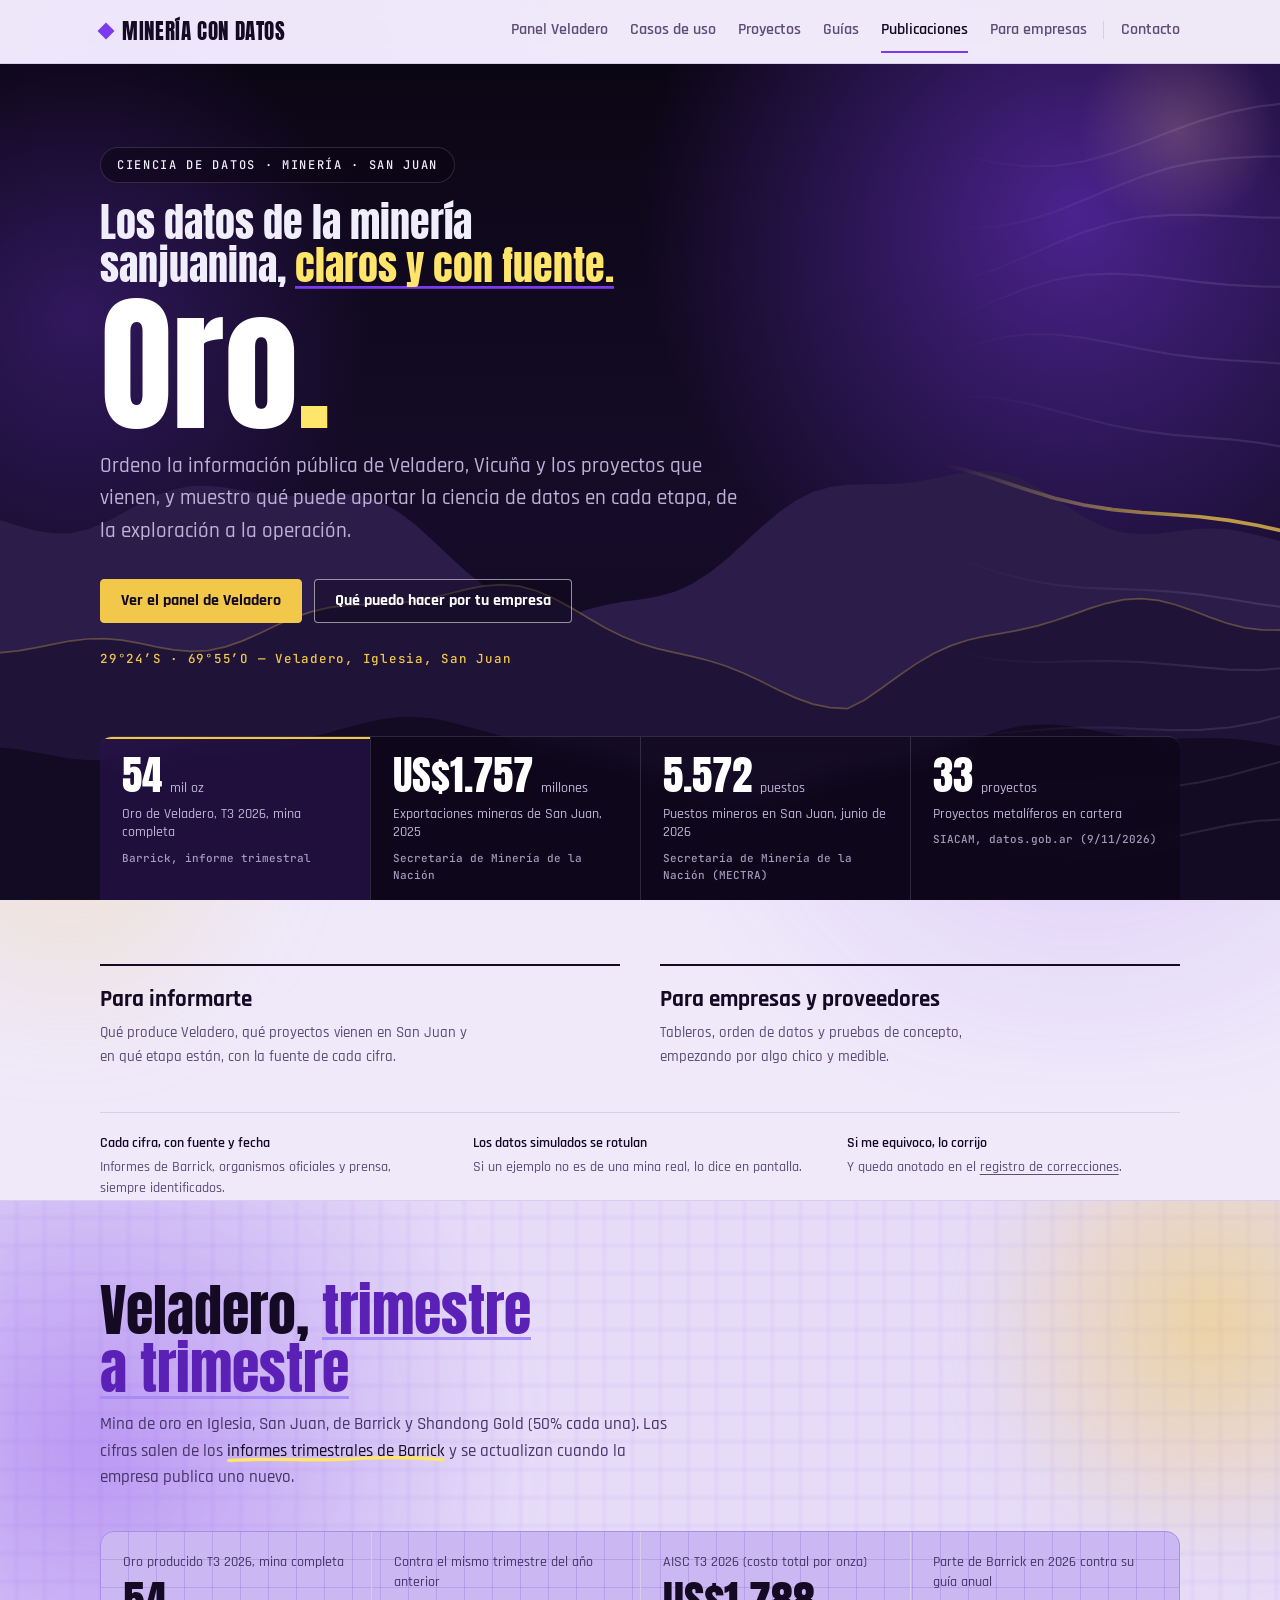
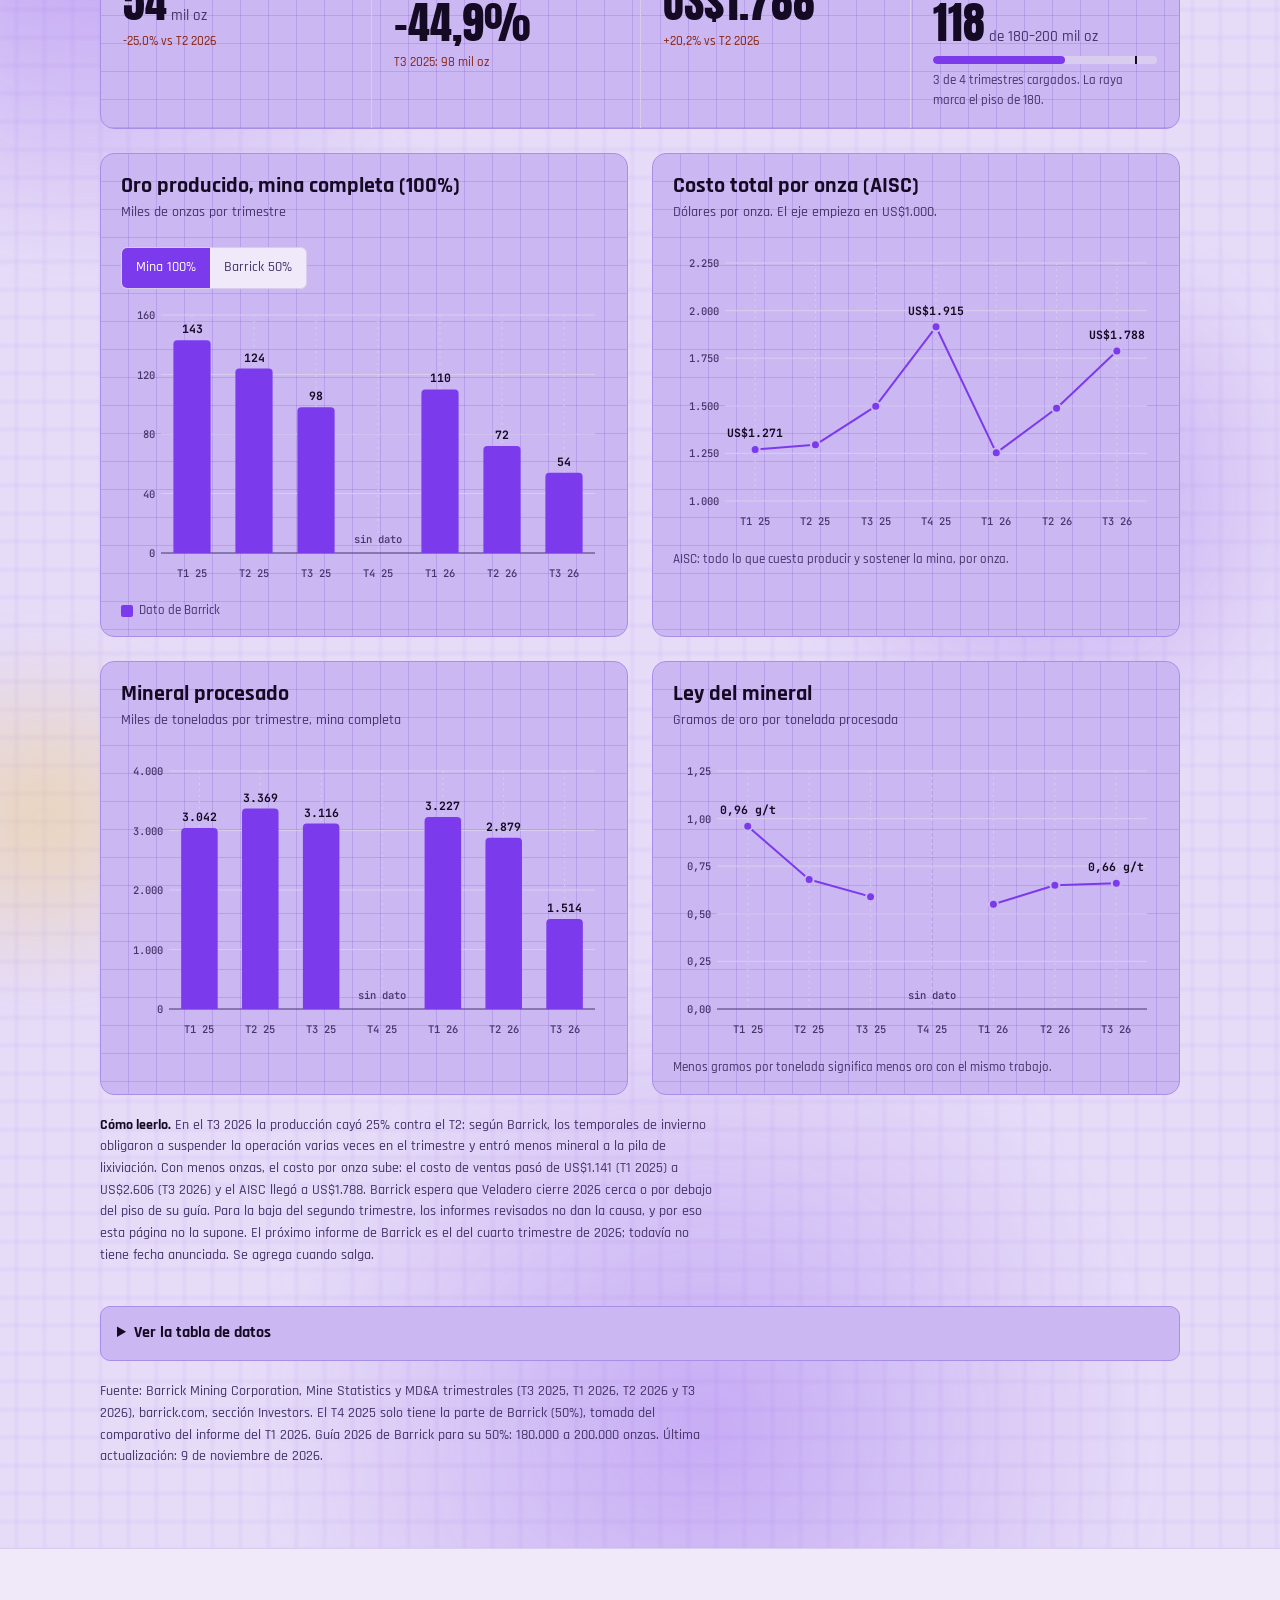
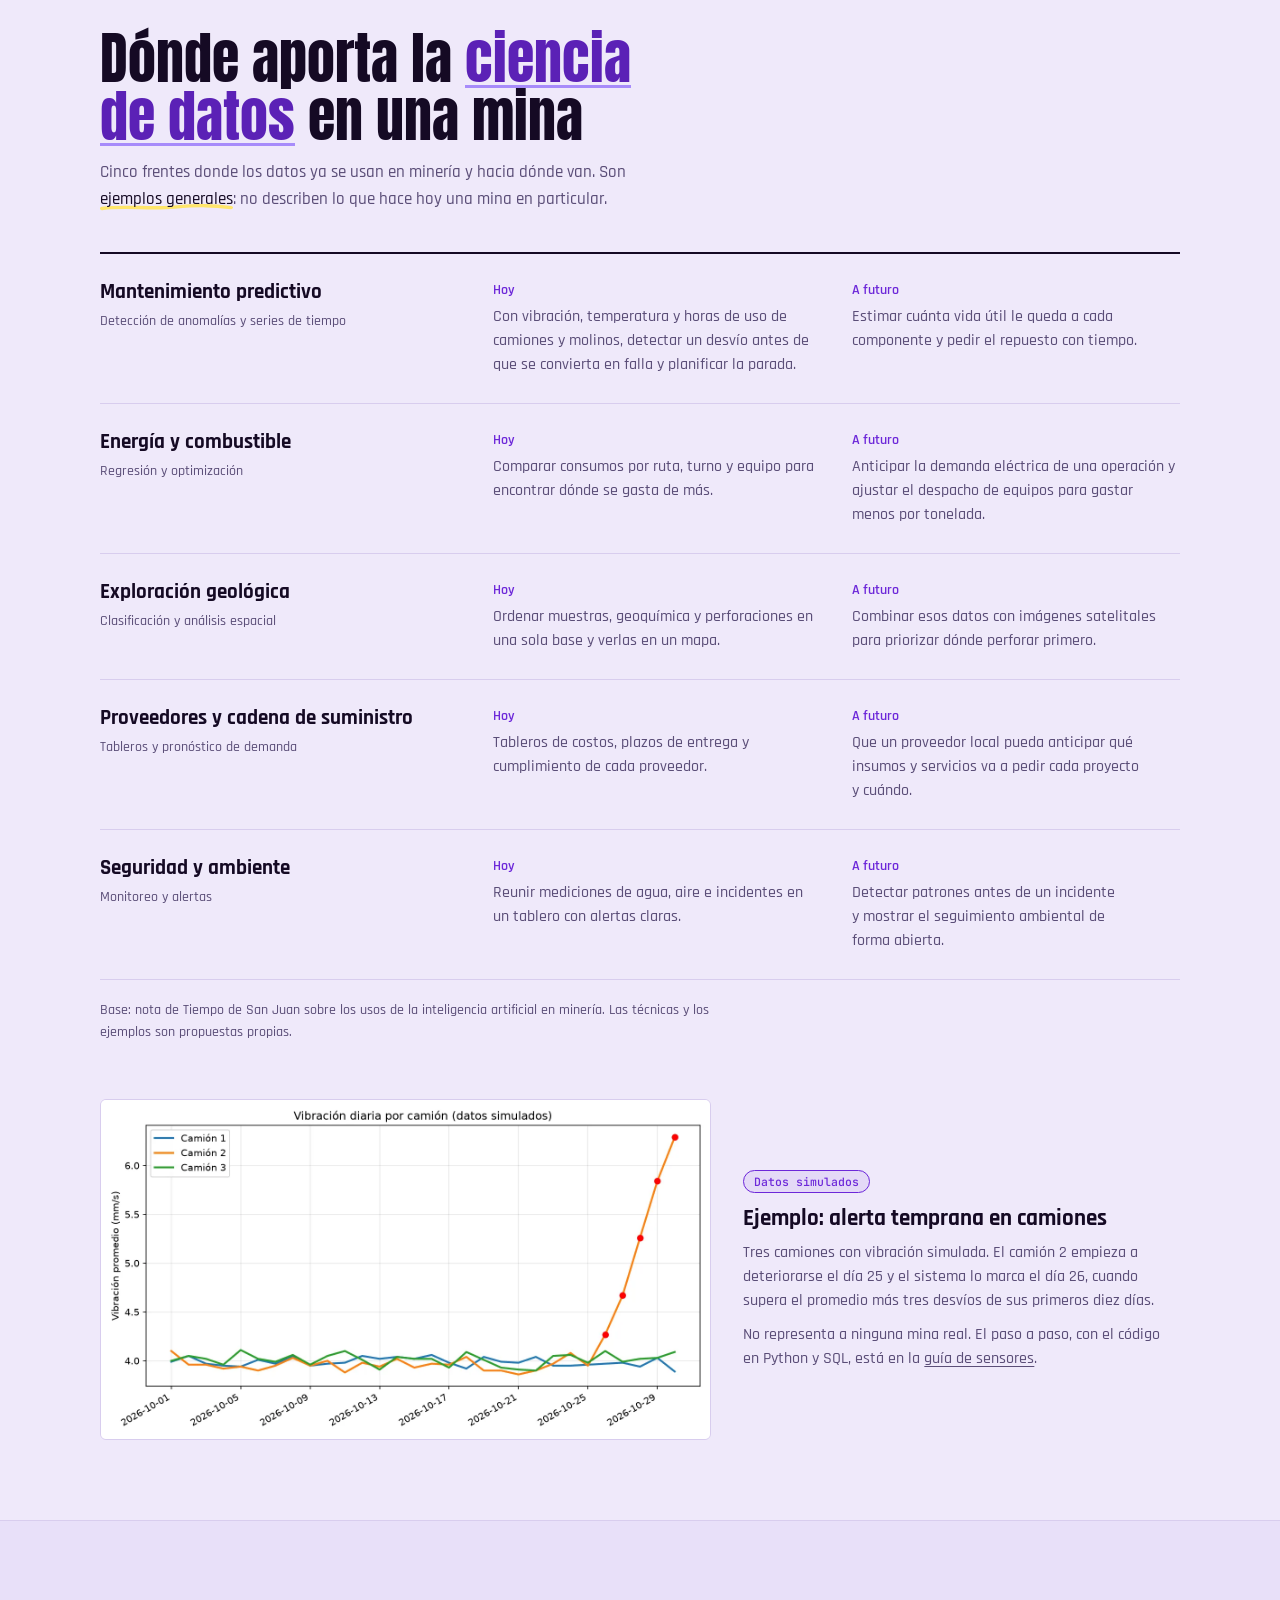
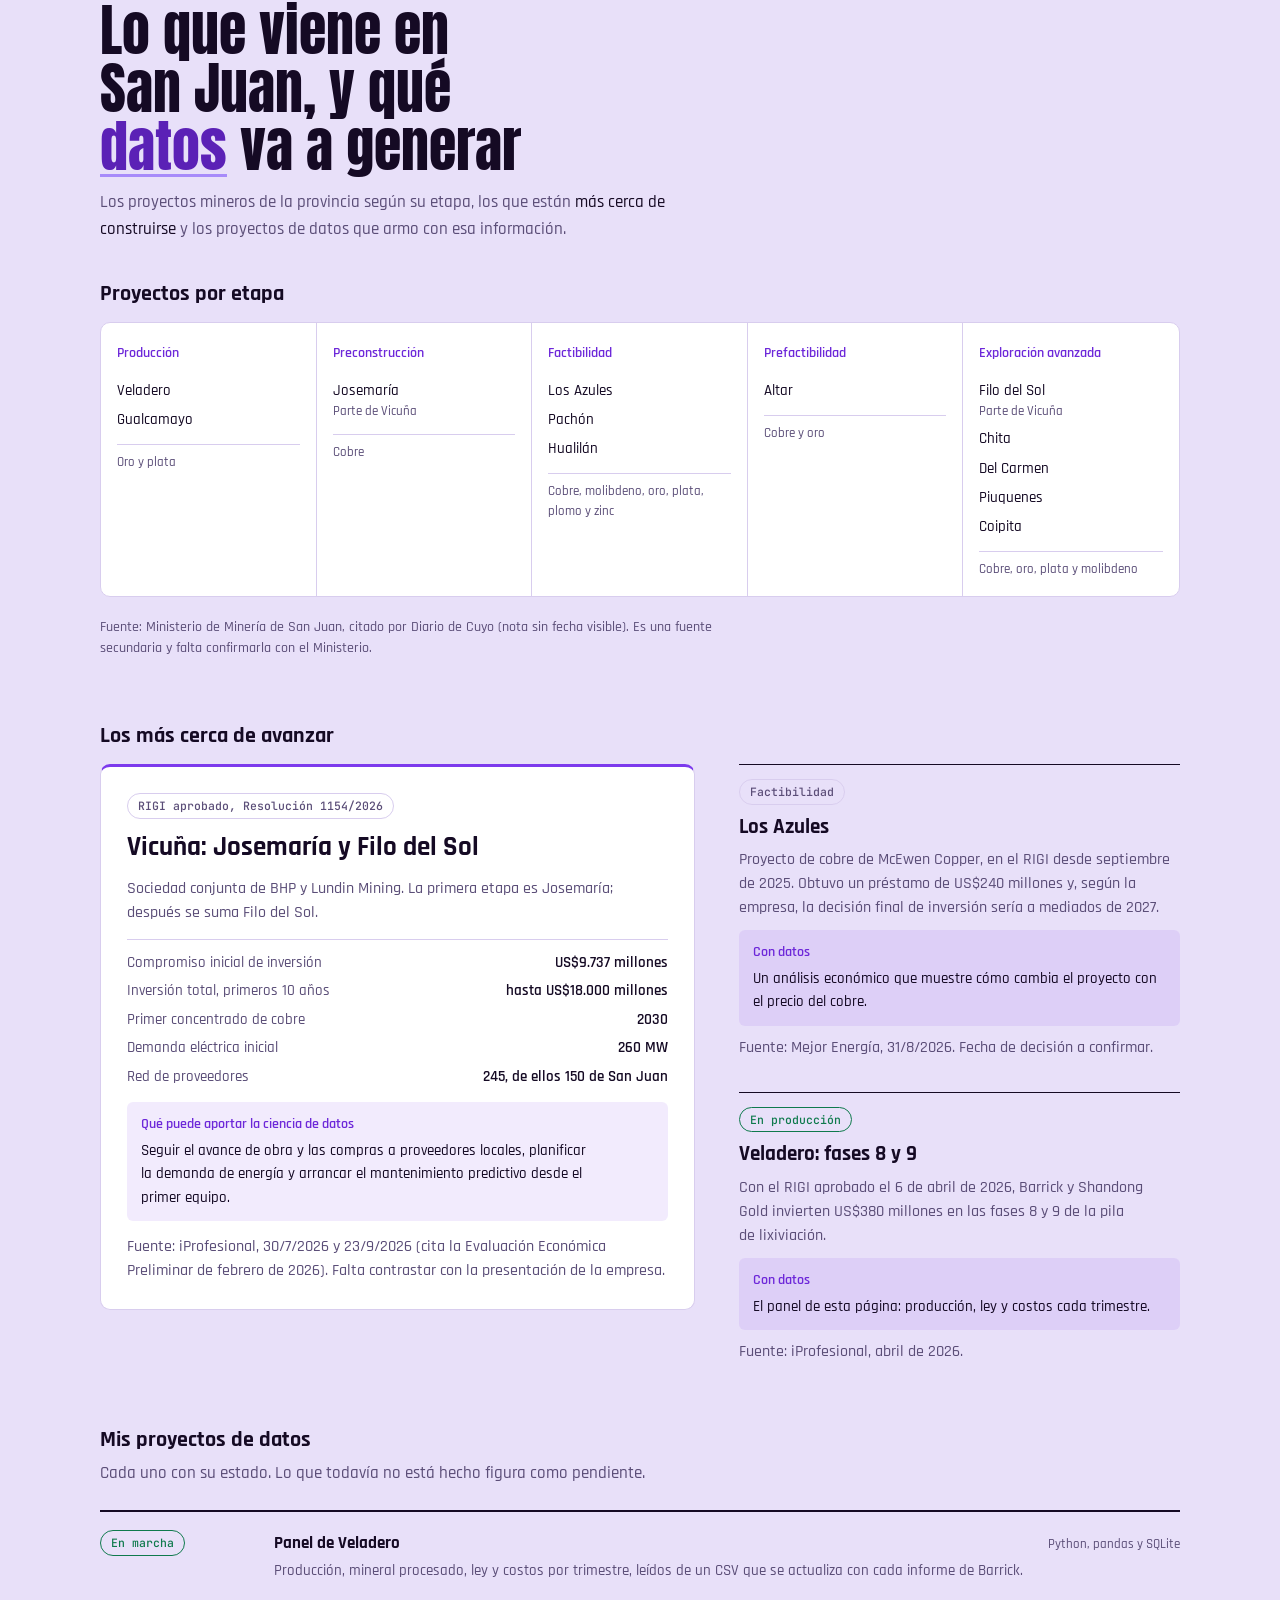
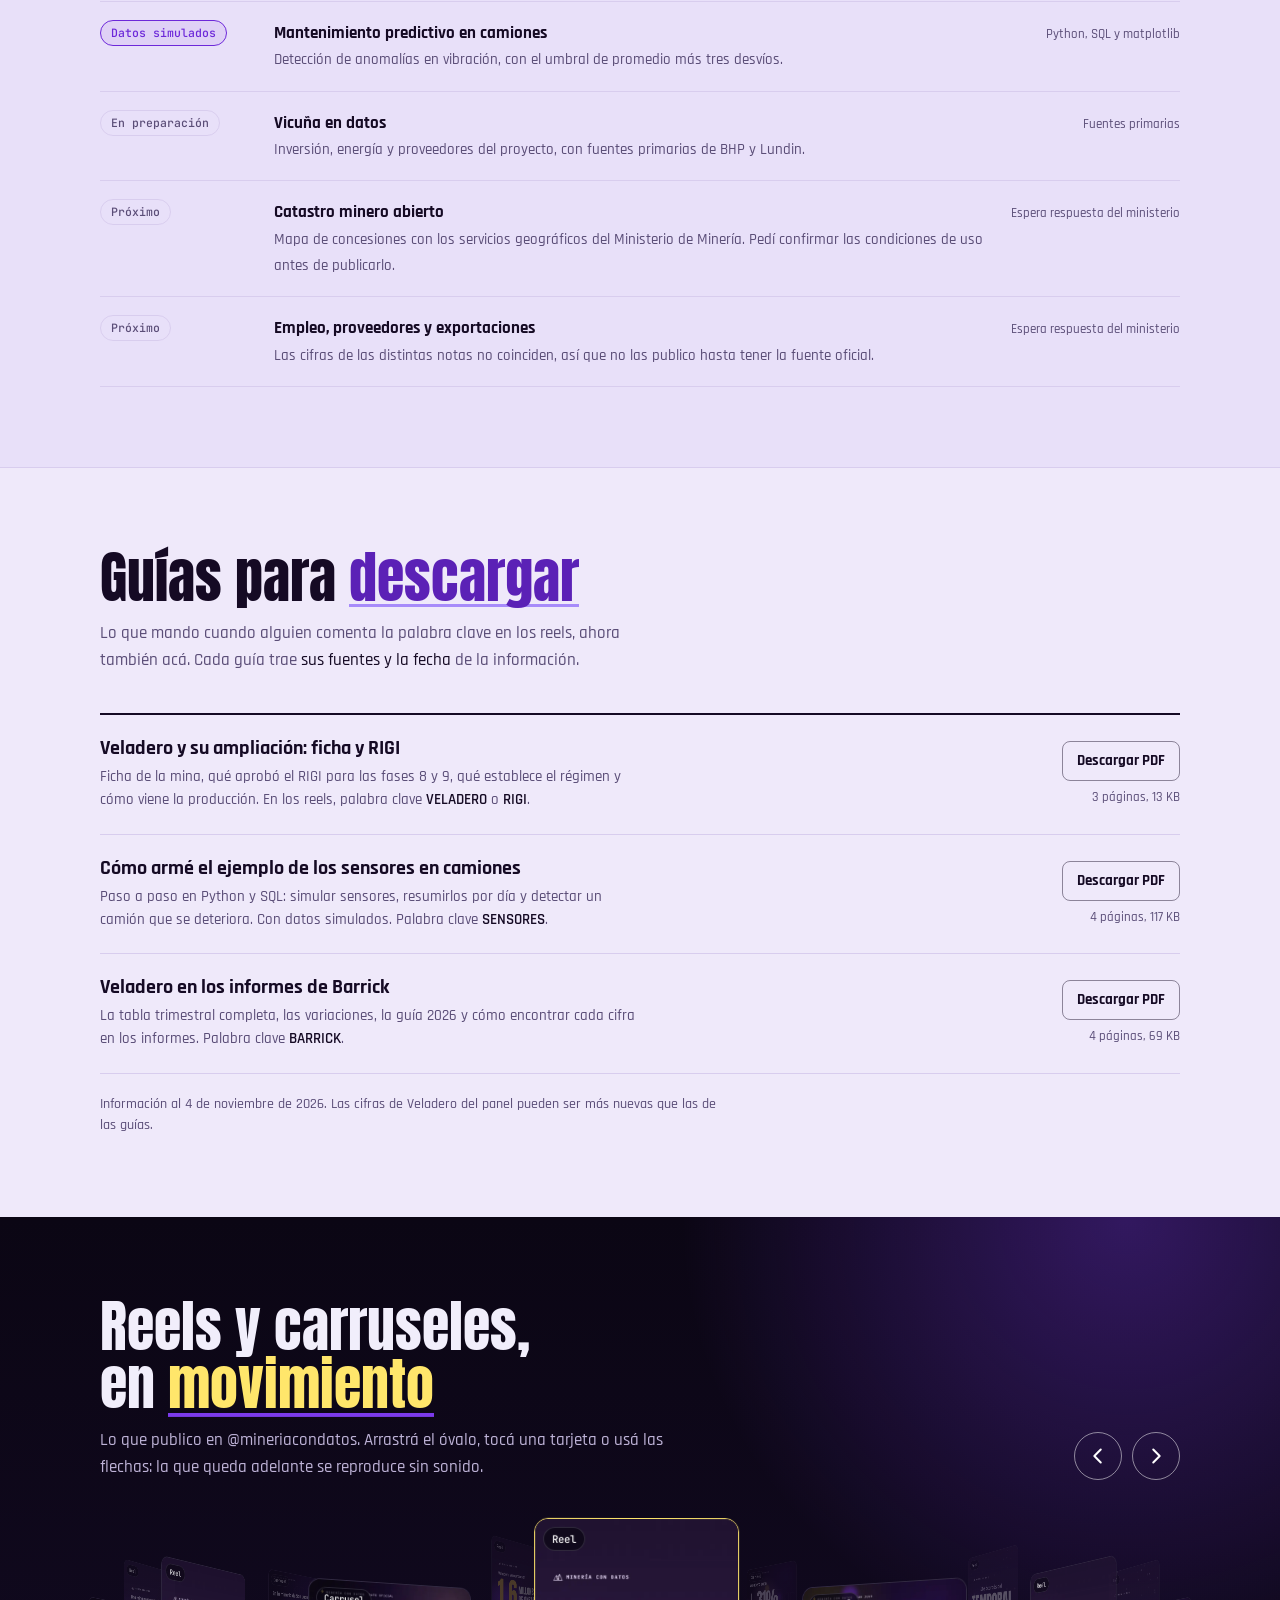
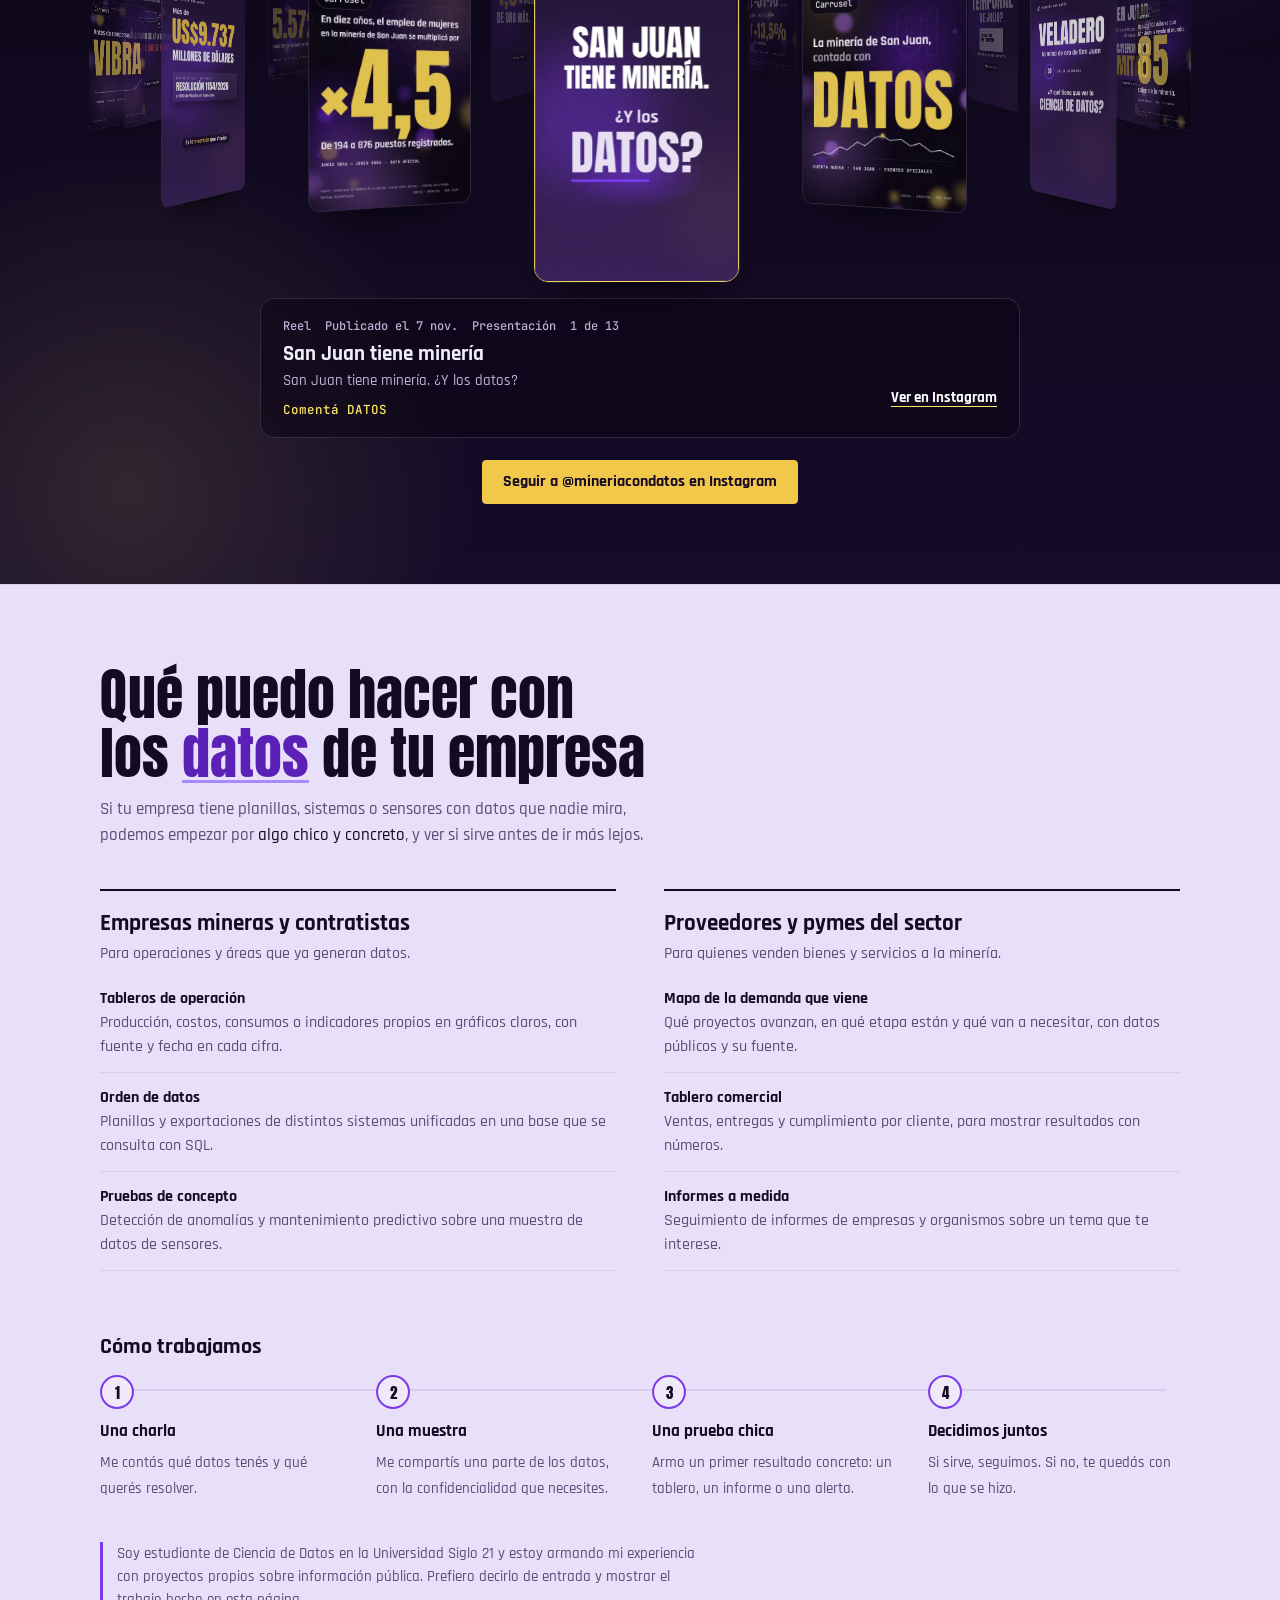
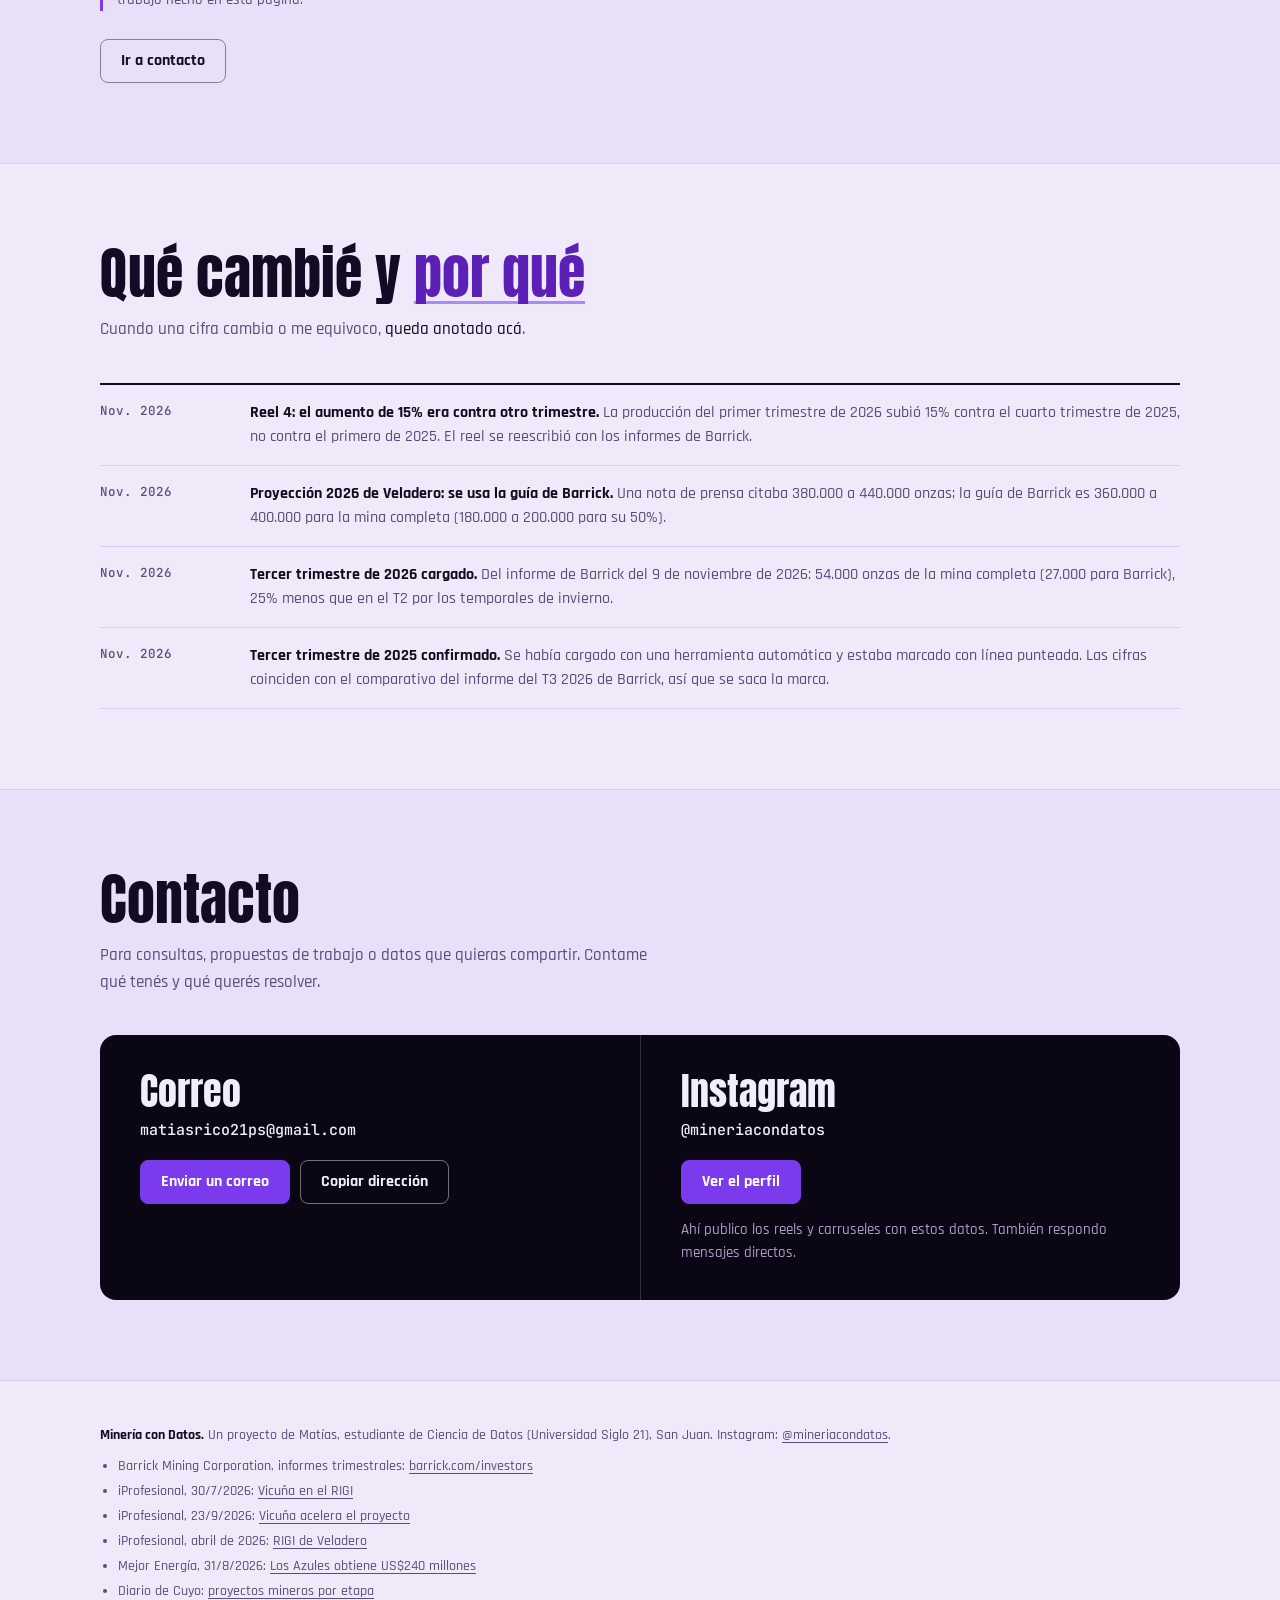
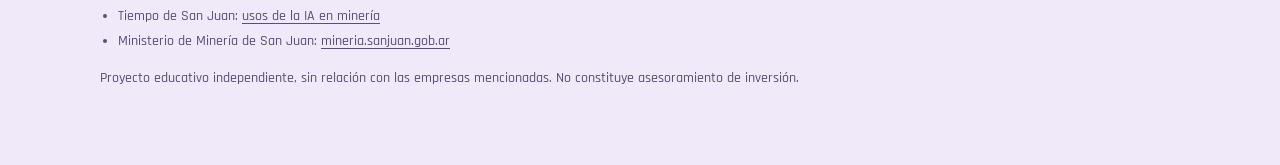
==== index.html @ 375fee85 "Óvalo 3D de publicaciones y nuevos colores de palabras clave - Reels y carruseles (13) girando en un" ====
<!doctype html>
<html lang="es-AR">
<head>
<meta charset="utf-8">
<meta name="viewport" content="width=device-width, initial-scale=1, viewport-fit=cover">
<title>Minería con Datos · Ciencia de datos y minería en San Juan</title>
<meta name="description" content="Panel de Veladero con cifras de Barrick, usos de la ciencia de datos en minería y los proyectos que vienen en San Juan. Cada cifra, con fuente y fecha.">
<meta name="author" content="Matías">
<meta name="theme-color" content="#0B0614">
<link rel="canonical" href="https://matiasr-data.github.io/mineria-con-datos/">
<meta property="og:type" content="website">
<meta property="og:locale" content="es_AR">
<meta property="og:site_name" content="Minería con Datos">
<meta property="og:url" content="https://matiasr-data.github.io/mineria-con-datos/">
<meta property="og:title" content="Minería con Datos: la minería de San Juan, con datos y con fuente">
<meta property="og:description" content="Veladero trimestre a trimestre, casos de uso, proyectos que vienen y guías para descargar.">
<meta property="og:image" content="https://matiasr-data.github.io/mineria-con-datos/img/compartir.png">
<meta property="og:image:width" content="1200">
<meta property="og:image:height" content="630">
<meta property="og:image:alt" content="Minería con Datos: los datos de la minería sanjuanina, claros y con fuente.">
<meta name="twitter:card" content="summary_large_image">
<link rel="icon" href="data:image/svg+xml,%3Csvg xmlns='http://www.w3.org/2000/svg' viewBox='0 0 32 32'%3E%3Crect width='32' height='32' rx='6' fill='%2315201B'/%3E%3Crect x='11' y='11' width='10' height='10' fill='%23D9A441' transform='rotate(45 16 16)'/%3E%3C/svg%3E">
<link rel="preconnect" href="https://fonts.googleapis.com">
<link rel="preconnect" href="https://fonts.gstatic.com" crossorigin>
<link rel="stylesheet" href="https://fonts.googleapis.com/css2?family=Anton&family=JetBrains+Mono:wght@500;700&family=Rajdhani:wght@500;600;700&display=swap">
<link rel="stylesheet" href="estilos.css?v=1c8e0d9c">
<script type="application/ld+json">
{
  "@context": "https://schema.org",
  "@type": "WebSite",
  "name": "Minería con Datos",
  "url": "https://matiasr-data.github.io/mineria-con-datos/",
  "inLanguage": "es-AR",
  "description": "Ciencia de datos aplicada a la minería de San Juan, Argentina: panel de Veladero, casos de uso, proyectos y guías.",
  "author": {
    "@type": "Person",
    "name": "Matías",
    "jobTitle": "Estudiante de Ciencia de Datos",
    "affiliation": {"@type": "CollegeOrUniversity", "name": "Universidad Siglo 21"},
    "homeLocation": {"@type": "Place", "name": "San Juan, Argentina"},
    "knowsAbout": ["Ciencia de datos", "Minería", "Python", "SQL"],
    "sameAs": ["https://www.instagram.com/mineriacondatos/"]
  }
}
</script>
<script type="application/ld+json">
{
  "@context": "https://schema.org",
  "@type": "Dataset",
  "name": "Veladero: producción y costos trimestrales",
  "description": "Producción de oro (mina completa y parte de Barrick), mineral procesado, ley y costos por onza de la mina Veladero, San Juan, Argentina, por trimestre desde 2025. Cifras tomadas de los informes trimestrales de Barrick.",
  "inLanguage": "es-AR",
  "spatialCoverage": {"@type": "Place", "name": "Veladero, Iglesia, San Juan, Argentina"},
  "temporalCoverage": "2025-01/2026-09",
  "isBasedOn": "https://www.barrick.com/English/investors/quarterly-reports/default.aspx",
  "creator": {"@type": "Person", "name": "Matías"},
  "distribution": {"@type": "DataDownload", "encodingFormat": "text/csv", "contentUrl": "https://matiasr-data.github.io/mineria-con-datos/datos/veladero_trimestral_barrick.csv"}
}
</script>
</head>
<body>
<a class="skip" href="#principal">Saltar al contenido</a>

<header class="top">
  <div class="wrap">
    <a class="brand" href="#inicio" translate="no"><i aria-hidden="true"></i>Minería con Datos</a>
    <nav aria-label="Secciones">
      <a href="#panel">Panel Veladero</a>
      <a href="#casos">Casos de uso</a>
      <a href="#proyectos">Proyectos</a>
      <a href="#guias">Guías</a>
      <a href="#reels">Publicaciones</a>
      <a href="#empresas">Para empresas</a>
      <a class="nav-contacto" href="#contacto">Contacto</a>
    </nav>
  </div>
</header>

<main id="principal">
<div class="hero noche" id="inicio">
  <!-- Fondo: sierra dibujada por código (app.js). Para usar una foto propia, ver "Portada de noche" en estilos.css. -->
  <svg class="sierra" id="sierra" viewBox="0 0 1440 360" preserveAspectRatio="xMidYMax slice" aria-hidden="true"></svg>
  <svg class="contour" id="contour" viewBox="0 0 760 460" preserveAspectRatio="xMaxYMid slice" aria-hidden="true"></svg>
  <div class="wrap hero-main">
    <p class="pastilla">Ciencia de datos · Minería · San Juan</p>
    <h1>Los datos de la minería sanjuanina, <span class="clave">claros y con fuente.</span></h1>
    <!-- La palabra grande rota entre los cuatro temas de la franja de cifras. Es decorativa: las cifras están en la franja. -->
    <p class="rota" aria-hidden="true"><span id="rota-w">Oro</span><i>.</i></p>
    <p class="lead">Ordeno la información pública de Veladero, Vicuña y los proyectos que vienen, y muestro qué puede aportar la ciencia de datos en cada etapa, de la exploración a la operación.</p>
    <div class="cta-row">
      <a class="btn oro" href="#panel">Ver el panel de Veladero</a>
      <a class="btn linea" href="#empresas">Qué puedo hacer por tu empresa</a>
    </div>
    <div class="coords">
      <span>29°24′S · 69°55′O — Veladero, Iglesia, San Juan</span>
    </div>
  </div>
  <div class="wrap">
    <dl class="franja" id="franja">
      <div><dt>Oro de Veladero, <span id="fr-oro-q">T3 2026</span>, mina completa</dt><dd><b id="fr-oro">54</b> mil oz</dd><dd class="fr-src">Barrick, informe trimestral</dd></div>
      <div><dt>Exportaciones mineras de San Juan, 2025</dt><dd><b>US$1.757</b> millones</dd><dd class="fr-src">Secretaría de Minería de la Nación</dd></div>
      <div><dt>Puestos mineros en San Juan, junio de 2026</dt><dd><b>5.572</b> puestos</dd><dd class="fr-src">Secretaría de Minería de la Nación (MECTRA)</dd></div>
      <div><dt>Proyectos metalíferos en cartera</dt><dd><b>33</b> proyectos</dd><dd class="fr-src">SIACAM, datos.gob.ar (9/11/2026)</dd></div>
    </dl>
  </div>
</div>

<div class="wrap intro">
    <div class="audiences">
      <a class="aud" href="#proyectos"><b>Para informarte</b><span>Qué produce Veladero, qué proyectos vienen en San Juan y en qué etapa están, con la fuente de cada cifra.</span></a>
      <a class="aud" href="#empresas"><b>Para empresas y proveedores</b><span>Tableros, orden de datos y pruebas de concepto, empezando por algo chico y medible.</span></a>
    </div>
    <div class="method">
      <div><b>Cada cifra, con fuente y fecha</b>Informes de Barrick, organismos oficiales y prensa, siempre identificados.</div>
      <div><b>Los datos simulados se rotulan</b>Si un ejemplo no es de una mina real, lo dice en pantalla.</div>
      <div><b>Si me equivoco, lo corrijo</b>Y queda anotado en el <a href="#correcciones">registro de correcciones</a>.</div>
    </div>
  </div>
</div>

<!-- ============ PANEL ============ -->
<section class="alt" id="panel">
  <div class="wrap">
    <div class="sec-head">
      <h2>Veladero, <span class="clave">trimestre a trimestre</span></h2>
      <p>Mina de oro en Iglesia, San Juan, de Barrick y Shandong Gold (50% cada una). Las cifras salen de los <span class="subra">informes trimestrales de Barrick</span> y se actualizan cuando la empresa publica uno nuevo.</p>
    </div>

    <div class="empty" id="panel-error" hidden>
      <b>No se pudieron cargar los datos del panel.</b>
      <span>Falta el archivo <code>datos/veladero.js</code>. Se genera con <code>python herramientas/actualizar_web.py</code>.</span>
    </div>

    <div id="panel-body">
      <div class="kpis" id="kpis"></div>

      <div class="charts">
        <figure class="chart">
          <div class="chart-top">
            <div>
              <h3 id="t-prod" aria-live="polite">Oro producido, mina completa (100%)</h3>
              <div class="sub">Miles de onzas por trimestre</div>
            </div>
            <div class="seg" role="group" aria-label="Elegir base de la producción">
              <button type="button" data-base="p100" aria-pressed="true">Mina 100%</button>
              <button type="button" data-base="pat" aria-pressed="false">Barrick 50%</button>
            </div>
          </div>
          <svg id="svg-prod" viewBox="0 0 520 300" aria-label="Gráfico de barras de la producción de oro de Veladero por trimestre"></svg>
          <div class="legend"><span><i class="sw"></i>Dato de Barrick</span><span data-si-pendiente><i class="sw p"></i>Pendiente de confirmar con el PDF original</span></div>
        </figure>

        <figure class="chart">
          <h3>Costo total por onza (AISC)</h3>
          <div class="sub">Dólares por onza. El eje empieza en US$1.000.</div>
          <svg id="svg-aisc" viewBox="0 0 520 300" aria-label="Gráfico de línea del costo AISC de Veladero por trimestre"></svg>
          <figcaption>AISC: todo lo que cuesta producir y sostener la mina, por onza.</figcaption>
        </figure>

        <figure class="chart">
          <h3>Mineral procesado</h3>
          <div class="sub">Miles de toneladas por trimestre, mina completa</div>
          <svg id="svg-ton" viewBox="0 0 520 300" aria-label="Gráfico de barras del mineral procesado en Veladero por trimestre"></svg>
        </figure>

        <figure class="chart">
          <h3>Ley del mineral</h3>
          <div class="sub">Gramos de oro por tonelada procesada</div>
          <svg id="svg-ley" viewBox="0 0 520 300" aria-label="Gráfico de línea de la ley del mineral de Veladero por trimestre"></svg>
          <figcaption>Menos gramos por tonelada significa menos oro con el mismo trabajo.</figcaption>
        </figure>
      </div>

      <p class="note"><b>Cómo leerlo.</b> En el T3 2026 la producción cayó 25% contra el T2: según Barrick, los temporales de invierno obligaron a suspender la operación varias veces en el trimestre y entró menos mineral a la pila de lixiviación. Con menos onzas, el costo por onza sube: el costo de ventas pasó de US$1.141 (T1 2025) a US$2.606 (T3 2026) y el AISC llegó a US$1.788. Barrick espera que Veladero cierre 2026 cerca o por debajo del piso de su guía. Para la baja del segundo trimestre, los informes revisados no dan la causa, y por eso esta página no la supone. <span id="proximo"></span></p>

      <details>
        <summary>Ver la tabla de datos</summary>
        <div class="tblwrap"><table id="tbl"></table></div>
        <div class="tbl-foot">
          <span><span data-si-pendiente>* Pendiente de confirmar con el PDF original de Barrick. </span>s/d: sin dato en las fuentes revisadas.</span>
          <a class="btn ghost small" href="datos/veladero_trimestral_barrick.csv" download>Descargar CSV</a>
        </div>
      </details>
      <p class="note">Fuente: Barrick Mining Corporation, Mine Statistics y MD&amp;A trimestrales (T3 2025, T1 2026, T2 2026 y T3 2026), barrick.com, sección Investors. El T4 2025 solo tiene la parte de Barrick (50%), tomada del comparativo del informe del T1 2026. Guía 2026 de Barrick para su 50%: 180.000 a 200.000 onzas. Última actualización: <span data-actualizado></span>.</p>
    </div>
  </div>
</section>

<!-- ============ CASOS DE USO ============ -->
<section id="casos">
  <div class="wrap">
    <div class="sec-head">
      <h2>Dónde aporta la <span class="clave">ciencia de datos</span> en una mina</h2>
      <p>Cinco frentes donde los datos ya se usan en minería y hacia dónde van. Son <span class="subra">ejemplos generales</span>: no describen lo que hace hoy una mina en particular.</p>
    </div>

    <div class="uses">
      <article class="use">
        <div><h3>Mantenimiento predictivo</h3><p class="tag">Detección de anomalías y series de tiempo</p></div>
        <div class="col"><b>Hoy</b><p>Con vibración, temperatura y horas de uso de camiones y molinos, detectar un desvío antes de que se convierta en falla y planificar la parada.</p></div>
        <div class="col"><b>A futuro</b><p>Estimar cuánta vida útil le queda a cada componente y pedir el repuesto con tiempo.</p></div>
      </article>
      <article class="use">
        <div><h3>Energía y combustible</h3><p class="tag">Regresión y optimización</p></div>
        <div class="col"><b>Hoy</b><p>Comparar consumos por ruta, turno y equipo para encontrar dónde se gasta de más.</p></div>
        <div class="col"><b>A futuro</b><p>Anticipar la demanda eléctrica de una operación y ajustar el despacho de equipos para gastar menos por tonelada.</p></div>
      </article>
      <article class="use">
        <div><h3>Exploración geológica</h3><p class="tag">Clasificación y análisis espacial</p></div>
        <div class="col"><b>Hoy</b><p>Ordenar muestras, geoquímica y perforaciones en una sola base y verlas en un mapa.</p></div>
        <div class="col"><b>A futuro</b><p>Combinar esos datos con imágenes satelitales para priorizar dónde perforar primero.</p></div>
      </article>
      <article class="use">
        <div><h3>Proveedores y cadena de suministro</h3><p class="tag">Tableros y pronóstico de demanda</p></div>
        <div class="col"><b>Hoy</b><p>Tableros de costos, plazos de entrega y cumplimiento de cada proveedor.</p></div>
        <div class="col"><b>A futuro</b><p>Que un proveedor local pueda anticipar qué insumos y servicios va a pedir cada proyecto y cuándo.</p></div>
      </article>
      <article class="use">
        <div><h3>Seguridad y ambiente</h3><p class="tag">Monitoreo y alertas</p></div>
        <div class="col"><b>Hoy</b><p>Reunir mediciones de agua, aire e incidentes en un tablero con alertas claras.</p></div>
        <div class="col"><b>A futuro</b><p>Detectar patrones antes de un incidente y mostrar el seguimiento ambiental de forma abierta.</p></div>
      </article>
    </div>
    <p class="note">Base: nota de Tiempo de San Juan sobre los usos de la inteligencia artificial en minería. Las técnicas y los ejemplos son propuestas propias.</p>

    <div class="demo">
      <picture>
        <source srcset="img/vibracion_camiones.webp" type="image/webp">
        <img src="img/vibracion_camiones.png" width="1350" height="750" loading="lazy" decoding="async" alt="Gráfico de vibración diaria de tres camiones con datos simulados. El camión 2 se dispara a partir del 25 de octubre y queda marcado en rojo.">
      </picture>
      <div>
        <span class="chip sim">Datos simulados</span>
        <h3>Ejemplo: alerta temprana en camiones</h3>
        <p>Tres camiones con vibración simulada. El camión 2 empieza a deteriorarse el día 25 y el sistema lo marca el día 26, cuando supera el promedio más tres desvíos de sus primeros diez días.</p>
        <p>No representa a ninguna mina real. El paso a paso, con el código en Python y SQL, está en la <a href="#guias">guía de sensores</a>.</p>
      </div>
    </div>
  </div>
</section>

<!-- ============ PROYECTOS ============ -->
<section class="alt" id="proyectos">
  <div class="wrap">
    <div class="sec-head">
      <h2>Lo que viene en San Juan, y qué <span class="clave">datos</span> va a generar</h2>
      <p>Los proyectos mineros de la provincia según su etapa, los que están <span class="subra">más cerca de construirse</span> y los proyectos de datos que armo con esa información.</p>
    </div>

    <h3 class="sub-h first">Proyectos por etapa</h3>
    <div class="stages">
      <div class="stage"><span class="st">Producción</span><ul><li>Veladero</li><li>Gualcamayo</li></ul><small class="stage-m">Oro y plata</small></div>
      <div class="stage"><span class="st">Preconstrucción</span><ul><li>Josemaría<small>Parte de Vicuña</small></li></ul><small class="stage-m">Cobre</small></div>
      <div class="stage"><span class="st">Factibilidad</span><ul><li>Los Azules</li><li>Pachón</li><li>Hualilán</li></ul><small class="stage-m">Cobre, molibdeno, oro, plata, plomo y zinc</small></div>
      <div class="stage"><span class="st">Prefactibilidad</span><ul><li>Altar</li></ul><small class="stage-m">Cobre y oro</small></div>
      <div class="stage"><span class="st">Exploración avanzada</span><ul><li>Filo del Sol<small>Parte de Vicuña</small></li><li>Chita</li><li>Del Carmen</li><li>Piuquenes</li><li>Coipita</li></ul><small class="stage-m">Cobre, oro, plata y molibdeno</small></div>
    </div>
    <p class="note">Fuente: Ministerio de Minería de San Juan, citado por Diario de Cuyo (nota sin fecha visible). Es una fuente secundaria y falta confirmarla con el Ministerio.</p>

    <h3 class="sub-h">Los más cerca de avanzar</h3>
    <div class="feature-grid">
      <article class="feature">
        <span class="chip">RIGI aprobado, Resolución 1154/2026</span>
        <h4>Vicuña: Josemaría y Filo del Sol</h4>
        <p>Sociedad conjunta de BHP y Lundin Mining. La primera etapa es Josemaría; después se suma Filo del Sol.</p>
        <dl class="facts">
          <dt>Compromiso inicial de inversión</dt><dd>US$9.737&nbsp;millones</dd>
          <dt>Inversión total, primeros 10 años</dt><dd>hasta US$18.000&nbsp;millones</dd>
          <dt>Primer concentrado de cobre</dt><dd>2030</dd>
          <dt>Demanda eléctrica inicial</dt><dd>260&nbsp;MW</dd>
          <dt>Red de proveedores</dt><dd>245, de ellos 150 de San Juan</dd>
        </dl>
        <div class="angle"><b>Qué puede aportar la ciencia de datos</b><p>Seguir el avance de obra y las compras a proveedores locales, planificar la demanda de energía y arrancar el mantenimiento predictivo desde el primer equipo.</p></div>
        <p class="src">Fuente: iProfesional, 30/7/2026 y 23/9/2026 (cita la Evaluación Económica Preliminar de febrero de 2026). Falta contrastar con la presentación de la empresa.</p>
      </article>
      <div class="feature-side">
        <article class="side-item">
          <span class="chip">Factibilidad</span>
          <h4>Los Azules</h4>
          <p>Proyecto de cobre de McEwen Copper, en el RIGI desde septiembre de 2025. Obtuvo un préstamo de US$240&nbsp;millones y, según la empresa, la decisión final de inversión sería a mediados de 2027.</p>
          <div class="angle"><b>Con datos</b><p>Un análisis económico que muestre cómo cambia el proyecto con el precio del cobre.</p></div>
          <p class="src">Fuente: Mejor Energía, 31/8/2026. Fecha de decisión a confirmar.</p>
        </article>
        <article class="side-item">
          <span class="chip live">En producción</span>
          <h4>Veladero: fases 8 y 9</h4>
          <p>Con el RIGI aprobado el 6 de abril de 2026, Barrick y Shandong Gold invierten US$380&nbsp;millones en las fases 8 y 9 de la pila de lixiviación.</p>
          <div class="angle"><b>Con datos</b><p>El panel de esta página: producción, ley y costos cada trimestre.</p></div>
          <p class="src">Fuente: iProfesional, abril de 2026.</p>
        </article>
      </div>
    </div>

    <h3 class="sub-h">Mis proyectos de datos</h3>
    <p class="sub-p">Cada uno con su estado. Lo que todavía no está hecho figura como pendiente.</p>
    <ul class="plist">
      <li><span class="chip live">En marcha</span><div><b>Panel de Veladero</b><span class="desc">Producción, mineral procesado, ley y costos por trimestre, leídos de un CSV que se actualiza con cada informe de Barrick.</span></div><span class="meta">Python, pandas y SQLite</span></li>
      <li><span class="chip sim">Datos simulados</span><div><b>Mantenimiento predictivo en camiones</b><span class="desc">Detección de anomalías en vibración, con el umbral de promedio más tres desvíos.</span></div><span class="meta">Python, SQL y matplotlib</span></li>
      <li><span class="chip">En preparación</span><div><b>Vicuña en datos</b><span class="desc">Inversión, energía y proveedores del proyecto, con fuentes primarias de BHP y Lundin.</span></div><span class="meta">Fuentes primarias</span></li>
      <li><span class="chip">Próximo</span><div><b>Catastro minero abierto</b><span class="desc">Mapa de concesiones con los servicios geográficos del Ministerio de Minería. Pedí confirmar las condiciones de uso antes de publicarlo.</span></div><span class="meta">Espera respuesta del ministerio</span></li>
      <li><span class="chip">Próximo</span><div><b>Empleo, proveedores y exportaciones</b><span class="desc">Las cifras de las distintas notas no coinciden, así que no las publico hasta tener la fuente oficial.</span></div><span class="meta">Espera respuesta del ministerio</span></li>
    </ul>
  </div>
</section>

<!-- ============ GUÍAS ============ -->
<section id="guias">
  <div class="wrap">
    <div class="sec-head">
      <h2>Guías para <span class="clave">descargar</span></h2>
      <p>Lo que mando cuando alguien comenta la palabra clave en los reels, ahora también acá. Cada guía trae <span class="subra">sus fuentes y la fecha</span> de la información.</p>
    </div>
    <ul class="guides">
      <li>
        <div>
          <h3>Veladero y su ampliación: ficha y RIGI</h3>
          <p>Ficha de la mina, qué aprobó el RIGI para las fases 8 y 9, qué establece el régimen y cómo viene la producción. En los reels, palabra clave <span class="kw">VELADERO</span> o <span class="kw">RIGI</span>.</p>
        </div>
        <div class="dl"><a class="btn ghost small" href="guias/01-veladero-ficha-y-rigi.pdf" download>Descargar PDF</a><small>3 páginas, 13&nbsp;KB</small></div>
      </li>
      <li>
        <div>
          <h3>Cómo armé el ejemplo de los sensores en camiones</h3>
          <p>Paso a paso en Python y SQL: simular sensores, resumirlos por día y detectar un camión que se deteriora. Con datos simulados. Palabra clave <span class="kw">SENSORES</span>.</p>
        </div>
        <div class="dl"><a class="btn ghost small" href="guias/02-sensores-camiones-paso-a-paso.pdf" download>Descargar PDF</a><small>4 páginas, 117&nbsp;KB</small></div>
      </li>
      <li>
        <div>
          <h3>Veladero en los informes de Barrick</h3>
          <p>La tabla trimestral completa, las variaciones, la guía 2026 y cómo encontrar cada cifra en los informes. Palabra clave <span class="kw">BARRICK</span>.</p>
        </div>
        <div class="dl"><a class="btn ghost small" href="guias/03-veladero-en-los-informes-de-barrick.pdf" download>Descargar PDF</a><small>4 páginas, 69&nbsp;KB</small></div>
      </li>
    </ul>
    <p class="note">Información al 4 de noviembre de 2026. Las cifras de Veladero del panel pueden ser más nuevas que las de las guías.</p>
  </div>
</section>

<!-- ============ REELS ============ -->
<section class="vitrina-sec" id="reels">
  <div class="wrap">
    <div class="vit-head">
      <div class="sec-head">
        <h2>Reels y carruseles, en <span class="clave">movimiento</span></h2>
        <p>Lo que publico en @mineriacondatos. Arrastrá el óvalo, tocá una tarjeta o usá las flechas: la que queda adelante se reproduce sin sonido.</p>
      </div>
      <div class="vit-ctl">
        <button type="button" class="vit-flecha" data-dir="-1" aria-label="Girar a la publicación anterior">
          <svg viewBox="0 0 24 24" aria-hidden="true"><path d="M15 5l-7 7 7 7"/></svg></button>
        <button type="button" class="vit-flecha" data-dir="1" aria-label="Girar a la publicación siguiente">
          <svg viewBox="0 0 24 24" aria-hidden="true"><path d="M9 5l7 7-7 7"/></svg></button>
      </div>
    </div>
  </div>
  <div class="ovalo" id="ovalo" tabindex="0" role="region" aria-roledescription="carrusel"
       aria-label="Reels y carruseles de Minería con Datos. Con las flechas del teclado se gira.">
    <div class="ovalo-anillo" id="ovalo-anillo"></div>
  </div>
  <div class="wrap">
    <div class="ovalo-ficha" id="ovalo-ficha"></div>
    <p class="vit-pie"><a class="btn oro" href="https://www.instagram.com/mineriacondatos/" target="_blank" rel="noopener">Seguir a @mineriacondatos en Instagram</a></p>
  </div>
</section>

<!-- ============ EMPRESAS ============ -->
<section class="alt" id="empresas">
  <div class="wrap">
    <div class="sec-head">
      <h2>Qué puedo hacer con los <span class="clave">datos</span> de tu empresa</h2>
      <p>Si tu empresa tiene planillas, sistemas o sensores con datos que nadie mira, podemos empezar por <span class="subra">algo chico y concreto</span>, y ver si sirve antes de ir más lejos.</p>
    </div>

    <div class="two">
      <div class="panel">
        <h3>Empresas mineras y contratistas</h3>
        <p>Para operaciones y áreas que ya generan datos.</p>
        <ul>
          <li><b>Tableros de operación</b><span>Producción, costos, consumos o indicadores propios en gráficos claros, con fuente y fecha en cada cifra.</span></li>
          <li><b>Orden de datos</b><span>Planillas y exportaciones de distintos sistemas unificadas en una base que se consulta con SQL.</span></li>
          <li><b>Pruebas de concepto</b><span>Detección de anomalías y mantenimiento predictivo sobre una muestra de datos de sensores.</span></li>
        </ul>
      </div>
      <div class="panel">
        <h3>Proveedores y pymes del sector</h3>
        <p>Para quienes venden bienes y servicios a la minería.</p>
        <ul>
          <li><b>Mapa de la demanda que viene</b><span>Qué proyectos avanzan, en qué etapa están y qué van a necesitar, con datos públicos y su fuente.</span></li>
          <li><b>Tablero comercial</b><span>Ventas, entregas y cumplimiento por cliente, para mostrar resultados con números.</span></li>
          <li><b>Informes a medida</b><span>Seguimiento de informes de empresas y organismos sobre un tema que te interese.</span></li>
        </ul>
      </div>
    </div>

    <h3 class="sub-h">Cómo trabajamos</h3>
    <ol class="timeline">
      <li><b>Una charla</b><span>Me contás qué datos tenés y qué querés resolver.</span></li>
      <li><b>Una muestra</b><span>Me compartís una parte de los datos, con la confidencialidad que necesites.</span></li>
      <li><b>Una prueba chica</b><span>Armo un primer resultado concreto: un tablero, un informe o una alerta.</span></li>
      <li><b>Decidimos juntos</b><span>Si sirve, seguimos. Si no, te quedás con lo que se hizo.</span></li>
    </ol>
    <p class="honest">Soy estudiante de Ciencia de Datos en la Universidad Siglo 21 y estoy armando mi experiencia con proyectos propios sobre información pública. Prefiero decirlo de entrada y mostrar el trabajo hecho en esta página.</p>

    <p class="to-contact"><a class="btn ghost" href="#contacto">Ir a contacto</a></p>
  </div>
</section>

<!-- ============ CORRECCIONES ============ -->
<section id="correcciones">
  <div class="wrap">
    <div class="sec-head">
      <h2>Qué cambié y <span class="clave">por qué</span></h2>
      <p>Cuando una cifra cambia o me equivoco, <span class="subra">queda anotado acá</span>.</p>
    </div>
    <ul class="log">
      <li><time datetime="2026-11">Nov. 2026</time><div><b>Reel 4: el aumento de 15% era contra otro trimestre.</b><span> La producción del primer trimestre de 2026 subió 15% contra el cuarto trimestre de 2025, no contra el primero de 2025. El reel se reescribió con los informes de Barrick.</span></div></li>
      <li><time datetime="2026-11">Nov. 2026</time><div><b>Proyección 2026 de Veladero: se usa la guía de Barrick.</b><span> Una nota de prensa citaba 380.000 a 440.000 onzas; la guía de Barrick es 360.000 a 400.000 para la mina completa (180.000 a 200.000 para su 50%).</span></div></li>
      <li><time datetime="2026-11-09">Nov. 2026</time><div><b>Tercer trimestre de 2026 cargado.</b><span> Del informe de Barrick del 9 de noviembre de 2026: 54.000 onzas de la mina completa (27.000 para Barrick), 25% menos que en el T2 por los temporales de invierno.</span></div></li>
      <li><time datetime="2026-11-09">Nov. 2026</time><div><b>Tercer trimestre de 2025 confirmado.</b><span> Se había cargado con una herramienta automática y estaba marcado con línea punteada. Las cifras coinciden con el comparativo del informe del T3 2026 de Barrick, así que se saca la marca.</span></div></li>
    </ul>
  </div>
</section>

<!-- ============ CONTACTO ============ -->
<section class="alt" id="contacto">
  <div class="wrap">
    <div class="sec-head">
      <h2>Contacto</h2>
      <p>Para consultas, propuestas de trabajo o datos que quieras compartir. Contame qué tenés y qué querés resolver.</p>
    </div>
    <div class="contact">
      <div class="channel">
        <h3>Correo</h3>
        <p class="mailtxt" id="mail">matiasrico21ps@gmail.com</p>
        <div class="mailbox">
          <a class="btn primary" href="mailto:matiasrico21ps@gmail.com?subject=Consulta%20desde%20Miner%C3%ADa%20con%20Datos">Enviar un correo</a>
          <button class="btn ghost" id="copy" type="button" data-mail="matiasrico21ps@gmail.com">Copiar dirección</button>
        </div>
      </div>
      <div class="channel">
        <h3>Instagram</h3>
        <p class="mailtxt">@mineriacondatos</p>
        <div class="mailbox">
          <a class="btn primary" href="https://www.instagram.com/mineriacondatos/" target="_blank" rel="noopener">Ver el perfil</a>
        </div>
        <p class="channel-note">Ahí publico los reels y carruseles con estos datos. También respondo mensajes directos.</p>
      </div>
    </div>
  </div>
</section>
</main>

<footer>
  <div class="wrap">
    <b style="color:var(--fg)" translate="no">Minería con Datos.</b> Un proyecto de Matías, estudiante de Ciencia de Datos (Universidad Siglo 21), San Juan. Instagram: <a href="https://www.instagram.com/mineriacondatos/" target="_blank" rel="noopener">@mineriacondatos</a>.
    <ul>
      <li>Barrick Mining Corporation, informes trimestrales: <a href="https://www.barrick.com/English/investors/quarterly-reports/default.aspx" target="_blank" rel="noopener">barrick.com/investors</a></li>
      <li>iProfesional, 30/7/2026: <a href="https://www.iprofesional.com/energia/461159-cobre-dolares-y-empleo-los-numeros-detras-del-nuevo-rigi-minero-aprobada-por-el-gobierno" target="_blank" rel="noopener">Vicuña en el RIGI</a></li>
      <li>iProfesional, 23/9/2026: <a href="https://www.iprofesional.com/finanzas/465021-vicuna-acelera-proyecto-minero-de-18000-millones-dolares-y-prepara-obras-clave-en-san-juan" target="_blank" rel="noopener">Vicuña acelera el proyecto</a></li>
      <li>iProfesional, abril de 2026: <a href="https://www.iprofesional.com/energia/451811-nuevo-rigi-minera-invertira-380-millones-de-dolares-y-creara-1100-empleos-en-san-juan" target="_blank" rel="noopener">RIGI de Veladero</a></li>
      <li>Mejor Energía, 31/8/2026: <a href="https://www.mejorenergia.com.ar/noticias/2026/08/31/6680-los-azules-obtiene-us-240-millones-para-avanzar-con-su-proyecto-de-cobre-en-san-juan" target="_blank" rel="noopener">Los Azules obtiene US$240 millones</a></li>
      <li>Diario de Cuyo: <a href="https://www.diariodecuyo.com.ar/cuyominero/hay-50-proyectos-mineros-en-etapa-de-exploracion-en-toda-la-provincia-1619587.html" target="_blank" rel="noopener">proyectos mineros por etapa</a></li>
      <li>Tiempo de San Juan: <a href="https://www.tiempodesanjuan.com/mineria/la-ia-llego-a-las-minas-los-5-usos-clave-que-transforman-la-industria-y-la-clave-academica-en-san-juan_1784564840/amp" target="_blank" rel="noopener">usos de la IA en minería</a></li>
      <li>Ministerio de Minería de San Juan: <a href="https://mineria.sanjuan.gob.ar/" target="_blank" rel="noopener">mineria.sanjuan.gob.ar</a></li>
    </ul>
    <p style="margin-top:16px">Proyecto educativo independiente, sin relación con las empresas mencionadas. No constituye asesoramiento de inversión.</p>
  </div>
</footer>

<div class="tip" id="tip" aria-hidden="true"></div>

<script src="datos/veladero.js?v=e9d85133"></script>
<script src="datos/publicaciones.js?v=66b2a430"></script>
<script src="app.js?v=bcf40b69"></script>
</body>
</html>
---- estilos.css ----
/* Minería con Datos
   Concepto: la versión clara de la marca de los carruseles (estilo "Sistema"): papel lavanda cuadriculado,
   tinta noche, el violeta como color de los datos y luces doradas desenfocadas en la portada.
   El oro no se usa para texto (no llega al contraste sobre lavanda): queda para los subrayados y las luces.
   Tipografía: Anton para títulos (en minúscula, con mayúscula inicial) y cifras grandes; la palabra clave de cada
   título va en violeta con un subrayado fino dorado. Rajdhani para el texto y JetBrains Mono para rótulos y ejes. */

/* ---------- Tokens: capa base (valores) ---------- */
:root{
  --night-950:#0B0614; --night-900:#140B24; --night-800:#1E1333; --night-700:#2E2147;
  --lav-50:#EFE9FA; --lav-100:#F1EEFB; --lav-400:#A99CC6; --lav-ink:#4B3A6B;
  --violet-600:#7C3AED; --violet-700:#6D28D9; --acento:#FFE66B; --violet-200:#DDD0F8;
  --lav-200:#D8CDEE; --lav-muted:#5B4E78; --white:#FFFFFF; --tint:#F7F3FE;
  --green-700:#0F7A4D; --red-700:#B4361F;
  --gold-400:#F2C84B; --gold-900:#4A3A12; --gold-100:#FFE9A8;
  --mint-300:#6FD8A3; --coral-300:#FF9B8A;
}

/* ---------- Tokens: capa de uso (lo que consumen los componentes) ---------- */
:root{
  --bg:var(--lav-50); --surface:var(--tint); --raised:var(--white); --fg:#150A24; --muted:var(--lav-muted); --line:var(--lav-200);
  --accent:var(--violet-700); --bar:var(--violet-600); --bar-soft:var(--violet-200); --good:var(--green-700); --warn:var(--red-700);
  --violet:var(--violet-600); --violet-dark:var(--violet-700); --vein-glint:var(--gold-400); --marker:var(--acento);
  /* La tarjeta de contacto va al revés: noche con texto claro, como los slides oscuros de los carruseles. */
  --paper:var(--night-950); --paper-ink:var(--lav-100); --paper-muted:var(--lav-400);
  --shadow:0 24px 48px -28px rgba(60,30,120,.35);
  --grid-ink:color-mix(in srgb,var(--violet-600) 9%,transparent);
  --font-display:"Anton",Impact,"Arial Narrow",sans-serif;
  --font-body:"Rajdhani","Segoe UI",system-ui,sans-serif;
  --font-mono:"JetBrains Mono",ui-monospace,Consolas,monospace;
  --ease-out:cubic-bezier(.16,1,.3,1);
  --radius:10px;
  color-scheme:light;
}

/* ---------- Base ---------- */
*{box-sizing:border-box}
html{scroll-behavior:smooth;scroll-padding-top:84px;-webkit-text-size-adjust:100%}
body{background-color:var(--bg);color:var(--fg);font-family:var(--font-body);font-size:17px;font-weight:500;line-height:1.55;margin:0;position:relative;
  font-variant-numeric:tabular-nums;
  padding-left:max(16px,env(safe-area-inset-left,0px));padding-right:max(16px,env(safe-area-inset-right,0px))}
.wrap{max-width:1080px;margin-inline:auto}
a{color:inherit;text-underline-offset:3px;text-decoration-thickness:1px}
a:hover{text-decoration-color:var(--bar)}
h1,h2,h3,h4{line-height:1.1;margin:0;text-wrap:balance}
/* Anton tiene un solo peso: se usa en 400 y en mayúsculas. Los títulos chicos van en Rajdhani 700. */
h1,h2{font-family:var(--font-display);font-weight:400;letter-spacing:0;line-height:1.04}
h3,h4{font-family:var(--font-body);font-weight:700;letter-spacing:0}
p{margin:0;text-wrap:pretty}
/* La palabra clave de cada título.
   Fondos claros: violeta oscuro (#5B21B6, 8:1 sobre lavanda) con un subrayado lila fino.
   Fondos de noche (portada y óvalo): el acento #FFE66B con subrayado lila. */
.clave{color:#5B21B6;background:linear-gradient(#A78BFA,#A78BFA) no-repeat 0 86% / 100% .06em;
  -webkit-box-decoration-break:clone;box-decoration-break:clone}
.hero.noche .clave,.vitrina-sec .clave{color:var(--acento);background:linear-gradient(var(--violet),var(--violet)) no-repeat 0 86% / 100% .07em;
  padding:0 0 .05em}
/* Subrayado dorado a mano debajo de las palabras importantes del texto. Se dibuja al entrar en pantalla. */
.subra{background:url("data:image/svg+xml,%3Csvg xmlns='http://www.w3.org/2000/svg' viewBox='0 0 200 14' preserveAspectRatio='none'%3E%3Cpath d='M3 9.5C38 4.5 74 11 112 7.2S170 4 197 8' fill='none' stroke='%23FFE66B' stroke-width='6' stroke-linecap='round'/%3E%3C/svg%3E") no-repeat 0 100% / 100% .5em;padding-bottom:.08em;-webkit-box-decoration-break:clone;box-decoration-break:clone;color:var(--fg)}
@media (prefers-reduced-motion: no-preference){
  html.trazo .subra{transition:background-size .9s var(--ease-out)}
  html.trazo .subra:not(.on){background-size:0% .5em}
}
code{font-family:var(--font-mono);font-size:.84em}
:focus-visible{outline:2px solid var(--accent);outline-offset:3px;border-radius:4px}
button,.btn{touch-action:manipulation}
.skip{position:absolute;left:-9999px}
.skip:focus{left:16px;top:8px;z-index:50;background:var(--fg);color:var(--bg);padding:8px 12px;border-radius:6px}
[hidden]{display:none !important}
/* Fondo de la página: la cuadrícula queda solo donde hay datos (el panel de Veladero). El resto lleva un fondo
   en desenfoque con la paleta de la cuenta: lavanda con luces violetas y doradas fuera de foco. Es una capa fija y
   quieta (no se mueve con el scroll ni se repinta). Las luces son suaves a propósito: sobre la zona más violeta,
   el texto secundario #5B4E78 sigue por encima de 4,5:1. */
body::before{content:"";position:fixed;inset:-12vmax;z-index:-1;pointer-events:none;
  background:
    radial-gradient(circle at 18% 20%,rgba(124,58,237,.20) 0,transparent 26%),
    radial-gradient(circle at 86% 14%,rgba(242,200,75,.30) 0,transparent 16%),
    radial-gradient(circle at 78% 70%,rgba(124,58,237,.18) 0,transparent 28%),
    radial-gradient(circle at 14% 82%,rgba(242,200,75,.22) 0,transparent 14%),
    radial-gradient(circle at 50% 48%,rgba(185,162,255,.16) 0,transparent 34%);
  filter:blur(36px)}

/* ---------- Encabezado ---------- */
header.top{position:sticky;top:0;z-index:20;background:color-mix(in srgb,var(--bg) 92%,transparent);backdrop-filter:blur(8px);-webkit-backdrop-filter:blur(8px);border-bottom:1px solid var(--line);
  margin-inline:calc(-1 * max(16px,env(safe-area-inset-left,0px)));padding-inline:max(16px,env(safe-area-inset-left,0px))}
header.top .wrap{display:flex;align-items:center;gap:8px 28px;padding-block:10px;flex-wrap:wrap}
.brand{font-family:var(--font-display);font-weight:400;font-size:21px;text-transform:uppercase;letter-spacing:.03em;text-decoration:none;display:flex;align-items:center;gap:10px;margin-right:auto}
.brand i{display:inline-block;width:12px;height:12px;background:var(--bar);transform:rotate(45deg)}
nav{display:flex;gap:4px 22px;flex-wrap:wrap;font-size:16px;font-weight:600}
nav a{text-decoration:none;color:var(--muted);padding-block:8px;border-bottom:2px solid transparent}
nav a:hover,nav a[aria-current="true"]{color:var(--fg);border-bottom-color:var(--bar)}
/* Contacto queda aparte del resto de las secciones, separado por una línea. */
nav a.nav-contacto{position:relative;margin-left:12px}
nav a.nav-contacto::before{content:"";position:absolute;left:-18px;top:50%;width:1px;height:18px;transform:translateY(-50%);background:var(--line)}

/* ---------- Botones ---------- */
.btn{display:inline-flex;align-items:center;justify-content:center;min-height:44px;padding:10px 20px;border-radius:8px;font-weight:700;font-size:16px;text-decoration:none;border:1.5px solid color-mix(in srgb,var(--fg) 45%,transparent);cursor:pointer;font-family:inherit;line-height:1.3;
  transition:transform .2s var(--ease-out),border-color .2s,background-color .2s,color .2s}
.btn.primary{background:var(--violet);border-color:var(--violet);color:#fff}
.btn.ghost{background:transparent;color:var(--fg)}
.btn:hover{border-color:var(--bar)}
.btn.primary:hover{background:var(--violet-dark);border-color:var(--violet-dark)}
.btn:active{transform:translateY(1px) scale(.98)}
.btn.small{min-height:40px;padding:7px 14px;font-size:15px}

/* ---------- Portada ---------- */
/* El halo violeta de los carruseles, detrás de las curvas de nivel. La portada ocupa todo el ancho. */
.hero{position:relative;overflow:hidden;padding-block:80px 56px;
  margin-inline:calc(-1 * max(16px,env(safe-area-inset-left,0px)));padding-inline:max(16px,env(safe-area-inset-left,0px));
  /* Luces desenfocadas como el bokeh de los carruseles: dos violetas y dos doradas. */
  background:
    radial-gradient(circle at 8% 16%,color-mix(in srgb,var(--violet) 26%,transparent) 0,transparent 15%),
    radial-gradient(circle at 93% 22%,color-mix(in srgb,var(--marker) 45%,transparent) 0,transparent 9%),
    radial-gradient(circle at 86% 84%,color-mix(in srgb,var(--marker) 34%,transparent) 0,transparent 8%),
    radial-gradient(circle at 62% 104%,color-mix(in srgb,var(--violet) 18%,transparent) 0,transparent 20%)}
.hero svg.contour{position:absolute;right:-80px;top:0;width:min(760px,95%);height:100%;pointer-events:none;
  -webkit-mask-image:linear-gradient(90deg,transparent 0,transparent 18%,#000 62%);mask-image:linear-gradient(90deg,transparent 0,transparent 18%,#000 62%)}
.contour path{fill:none;stroke:color-mix(in srgb,var(--violet) 22%,transparent);stroke-width:1.2}
.contour path.vein{stroke:var(--bar);stroke-width:2;opacity:.9}
@media (prefers-reduced-motion: no-preference){
  .contour path{stroke-dasharray:1;stroke-dashoffset:1;animation:draw 1.9s cubic-bezier(.65,0,.35,1) forwards;animation-delay:calc(var(--d,0) * 85ms)}
  .contour path.vein{animation-duration:2.4s;animation-delay:.9s}
}
@keyframes draw{to{stroke-dashoffset:0}}
/* La veta sigue fluyendo cuando termina de dibujarse: un brillo que la recorre (ciclo de 4 s).
   Se frena cuando la portada sale de pantalla (.off). */
.contour path.vein-flow{stroke:var(--vein-glint);stroke-width:2;stroke-dasharray:.08 .17;opacity:0}
@media (prefers-reduced-motion: no-preference){
  .contour path.vein-flow{stroke-dasharray:.08 .17;stroke-dashoffset:0;animation:vein-in .6s ease-out 3.3s forwards,flow 4s linear 3.3s infinite}
  .contour.off path.vein-flow{animation-play-state:paused}
}
@keyframes vein-in{to{opacity:.9}}
@keyframes flow{to{stroke-dashoffset:-.25}}
.hero .wrap{position:relative}
.hero-grid{display:grid;grid-template-columns:minmax(0,1.55fr) minmax(0,1fr);gap:40px;align-items:end}
@media (max-width:860px){.hero-grid{grid-template-columns:1fr}}
.kicker{color:var(--accent);font-family:var(--font-mono);font-weight:500;font-size:13.5px;margin-bottom:18px}
.hero h1{font-size:clamp(42px,7.4vw,84px);max-width:17ch}
.hero p.lead{font-size:clamp(18px,2.3vw,21px);max-width:56ch;color:var(--muted);margin-top:22px}
.cta-row{display:flex;gap:12px;flex-wrap:wrap;margin-top:32px}

.snap{background:var(--raised);border:1px solid var(--line);border-radius:14px;padding:20px 22px;box-shadow:var(--shadow)}
.snap-k{font-family:var(--font-mono);font-size:12.5px;color:var(--muted);display:flex;align-items:center;gap:8px}
.snap-k::before{content:"";width:7px;height:7px;border-radius:50%;background:var(--good)}
.snap-body{margin-top:10px;display:grid;gap:8px}
.snap-q{font-size:14px;color:var(--muted)}
.snap-v{font-family:var(--font-display);font-size:56px;font-weight:400;line-height:1}
.snap-v small{font-family:var(--font-body);font-size:15px;font-weight:500;color:var(--muted)}
.snap svg{width:100%;height:64px;display:block;overflow:visible}
.snap .sp-line{fill:none;stroke:var(--bar);stroke-width:2;stroke-linejoin:round;stroke-linecap:round}
.snap .sp-dot{fill:var(--bar);stroke:var(--surface);stroke-width:2}
.snap .sp-lbl{font-family:var(--font-mono);font-size:10.5px;fill:var(--muted)}
.snap-f{font-size:12.5px;color:var(--muted);border-top:1px solid var(--line);padding-top:8px}
.skel{height:14px;border-radius:4px;background:linear-gradient(90deg,var(--line) 0%,var(--bg) 50%,var(--line) 100%);background-size:200% 100%;animation:shimmer 1.4s linear infinite}
@keyframes shimmer{to{background-position:-200% 0}}

.audiences{display:grid;grid-template-columns:repeat(auto-fit,minmax(min(100%,320px),1fr));gap:8px 40px;margin-top:56px}
.aud{display:block;text-decoration:none;border-top:2px solid var(--fg);padding:16px 0 4px}
.aud b{display:block;font-size:23px;font-weight:700;margin-bottom:4px}
.aud span{color:var(--muted);font-size:15px;display:block;max-width:46ch}
.aud:hover b{text-decoration:underline;text-decoration-color:var(--bar);text-underline-offset:4px}
.method{display:grid;grid-template-columns:repeat(auto-fit,minmax(230px,1fr));gap:12px 40px;margin-top:40px;padding-top:20px;border-top:1px solid var(--line)}
.method div{font-size:14px;color:var(--muted)}
.method b{display:block;color:var(--fg);font-weight:600;margin-bottom:2px}

/* ---------- Portada de noche ----------
   Como los slides oscuros de los carruseles: noche violeta, luces doradas, una sierra dibujada por código
   y las curvas de nivel con la veta dorada. Para usar una foto propia (de uso libre o tuya), guardarla en
   img/portada.webp y agregar a .hero.noche: background-image: linear-gradient(...tinte...), url(img/portada.webp). */
.hero.noche{
  --fg:#F1EEFB; --muted:#BDB2D6; --line:rgba(241,238,251,.14); --accent:var(--gold-400); --bar:var(--gold-400); --vein-glint:var(--gold-100);
  --clave-osc:#B9A2FF;
  color:var(--fg);padding-block:44px 0;display:flex;flex-direction:column;min-height:min(calc(100svh - 64px),900px);
  background:
    radial-gradient(circle at 84% 18%,rgba(124,58,237,.55) 0,transparent 34%),
    radial-gradient(circle at 92% 8%,rgba(242,200,75,.30) 0,transparent 7%),
    radial-gradient(circle at 6% 30%,rgba(124,58,237,.30) 0,transparent 22%),
    linear-gradient(180deg,#0B0614 0%,#160C2A 55%,#0B0614 100%)}
.hero.noche svg.sierra{position:absolute;left:0;right:0;bottom:0;width:100%;height:62%;pointer-events:none}
.sierra .s1{fill:#2B1C4A}.sierra .s2{fill:#1F1338}.sierra .s3{fill:#130A24}
.sierra .cresta{fill:none;stroke:rgba(242,200,75,.28);stroke-width:1.2}
.hero.noche .contour path{stroke:rgba(241,238,251,.10)}
.hero.noche svg.contour{-webkit-mask-image:linear-gradient(90deg,transparent 0,transparent 45%,#000 80%);mask-image:linear-gradient(90deg,transparent 0,transparent 45%,#000 80%)}
.hero.noche .contour path.vein{stroke:var(--gold-400);opacity:.75}
.hero.noche > .wrap{width:100%}
.hero-main{position:relative;flex:1;display:flex;flex-direction:column;justify-content:center;padding-bottom:28px}
.pastilla{align-self:flex-start;font-family:var(--font-mono);font-size:12px;font-weight:500;letter-spacing:.14em;text-transform:uppercase;
  color:var(--fg);background:rgba(11,6,20,.55);border:1px solid var(--line);border-radius:99px;padding:8px 16px;margin-bottom:18px;
  backdrop-filter:blur(6px);-webkit-backdrop-filter:blur(6px)}
.hero.noche h1{font-size:clamp(26px,3.4vw,40px);max-width:30ch;line-height:1.08}
.rota{font-family:var(--font-display);font-weight:400;font-size:clamp(72px,12.5vw,150px);line-height:.92;margin:8px 0 16px;color:#fff;
  letter-spacing:-.005em;white-space:nowrap}
.rota i{font-style:normal;color:var(--acento)}
.rota span{display:inline-block;will-change:transform,filter,opacity}
.hero.noche p.lead{color:var(--muted);max-width:58ch;margin-top:0}
.btn.oro{background:var(--gold-400);border-color:var(--gold-400);color:#150A24;border-radius:4px}
.btn.oro:hover{background:#FFD966;border-color:#FFD966}
.btn.linea{background:rgba(11,6,20,.35);color:#fff;border-color:rgba(255,255,255,.55);border-radius:4px}
.btn.linea:hover{border-color:var(--gold-400)}
.coords{display:flex;align-items:center;gap:12px 20px;flex-wrap:wrap;margin-top:26px;font-family:var(--font-mono);font-size:12.5px;letter-spacing:.06em;color:var(--gold-400)}
.franja{position:relative;display:grid;grid-template-columns:repeat(4,minmax(0,1fr));margin:0;border-top:1px solid var(--line);
  background:rgba(11,6,20,.55);backdrop-filter:blur(8px);-webkit-backdrop-filter:blur(8px);border-radius:12px 12px 0 0;overflow:hidden}
.franja > div{position:relative;padding:18px 22px 16px;border-left:1px solid var(--line);display:flex;flex-direction:column;transition:background-color .4s}
.franja > div:first-child{border-left:0}
.franja > div::before{content:"";position:absolute;left:0;right:0;top:0;height:2px;background:var(--gold-400);transform:scaleX(0);transform-origin:0 50%;transition:transform .7s var(--ease-out)}
.franja > div.on{background:rgba(124,58,237,.16)}
.franja > div.on::before{transform:scaleX(1)}
.franja dt{order:2;font-size:13.5px;color:var(--muted);margin-top:6px;line-height:1.35}
.franja dd{margin:0;order:1;font-size:14px;color:var(--muted)}
.franja dd b{font-family:var(--font-display);font-weight:400;font-size:clamp(30px,3.2vw,42px);color:#fff;line-height:1;margin-right:4px}
.franja dd.fr-src{order:3;font-family:var(--font-mono);font-size:11px;color:var(--muted);opacity:.85;margin-top:8px}
@media (max-width:860px){.franja{grid-template-columns:repeat(2,minmax(0,1fr))}.franja > div:nth-child(3){border-left:0}.franja > div:nth-child(n+3){border-top:1px solid var(--line)}}
@media (max-width:420px){.franja > div{padding:14px 14px 12px}}
@media (max-width:560px){.hero.noche{padding-top:36px;min-height:0}.coords{margin-top:24px}.pastilla{font-size:11px;letter-spacing:.08em;padding:7px 12px}}
.intro{padding-block:8px 0}

/* ---------- Secciones ---------- */
section{padding-block:80px}
section.alt{background:color-mix(in srgb,var(--violet) 5%,transparent);border-block:1px solid var(--line);
  margin-inline:calc(-1 * max(16px,env(safe-area-inset-left,0px)));padding-inline:max(16px,env(safe-area-inset-left,0px))}
.sec-head{max-width:64ch;margin-bottom:40px}
.sec-head h2{font-size:clamp(34px,5vw,56px)}
.sec-head p{color:var(--muted);margin-top:14px;font-size:17px}
h3.sub-h{font-size:22px;margin:64px 0 16px}
h3.sub-h.first{margin-top:0}
p.sub-p{color:var(--muted);max-width:64ch;margin:-8px 0 24px}
.note{font-size:14px;color:var(--muted);margin-top:20px;max-width:88ch}
.note b{color:var(--fg)}
.small{font-size:14px;color:var(--muted)}

/* ---------- Panel ---------- */
.empty{border:1px dashed var(--warn);border-radius:var(--radius);padding:18px 20px;display:grid;gap:4px;font-size:15px}
.empty span{color:var(--muted)}
/* Paneles de datos: cada indicador y cada gráfico en su celda, sobre papel cuadriculado (28 px), como los carruseles. */
.kpis,.chart{background-color:var(--raised);border:1px solid var(--line);border-radius:14px;
  background-image:linear-gradient(var(--grid-ink) 1px,transparent 1px),linear-gradient(90deg,var(--grid-ink) 1px,transparent 1px);
  background-size:28px 28px;background-position:-1px -1px}
/* En el panel de Veladero las tarjetas van en violeta (no blanco), con la cuadrícula marcada.
   Contraste sobre #CBB8F3: texto 10,6:1; texto secundario #46356A 5,9:1; rojo #8A2412 5,0:1; verde #08552F 5,0:1;
   barras violetas 3,2:1 (mínimo para gráficos: 3:1). El gris, el rojo y el verde se oscurecen solo acá. */
#panel{--panel-card:#CBB8F3;--muted:#46356A;--warn:#8A2412;--good:#08552F}
#panel .kpis,#panel .chart,#panel details{background-color:var(--panel-card);border-color:#A98EE8;--grid-ink:rgba(91,33,182,.16)}
#panel .chart .dot{stroke:var(--panel-card)}
/* Fondo del panel en desenfoque, como los carruseles: la cuadrícula se ve fuera de foco y detrás hay luces
   violetas y doradas desenfocadas. Son capas quietas (::before y ::after), así que no cuestan al hacer scroll. */
#panel{position:relative;isolation:isolate;overflow:hidden;background:#E6DCF8}
#panel::before,#panel::after{content:"";position:absolute;inset:-40px;z-index:-1;pointer-events:none}
#panel::before{background-image:linear-gradient(rgba(124,58,237,.16) 1px,transparent 1px),linear-gradient(90deg,rgba(124,58,237,.16) 1px,transparent 1px);
  background-size:28px 28px;filter:blur(1.6px)}
#panel::after{background:
    radial-gradient(circle at 10% 14%,rgba(124,58,237,.42) 0,transparent 20%),
    radial-gradient(circle at 92% 8%,rgba(242,200,75,.50) 0,transparent 11%),
    radial-gradient(circle at 80% 46%,rgba(124,58,237,.34) 0,transparent 18%),
    radial-gradient(circle at 6% 62%,rgba(242,200,75,.36) 0,transparent 10%),
    radial-gradient(circle at 55% 92%,rgba(124,58,237,.30) 0,transparent 22%);
  filter:blur(24px)}
.kpis{display:grid;grid-template-columns:repeat(4,minmax(0,1fr));margin-bottom:24px;overflow:hidden}
.kpi{padding:20px 22px 18px;border-left:1px solid var(--line)}
.kpi:first-child{border-left:0}
@media (max-width:900px){.kpis{grid-template-columns:repeat(2,minmax(0,1fr))}.kpi:nth-child(3){border-left:0}.kpi:nth-child(n+3){border-top:1px solid var(--line)}}
@media (max-width:480px){.kpis{grid-template-columns:1fr}.kpi{border-left:0}.kpi + .kpi{border-top:1px solid var(--line)}}
.kpi .lbl{font-size:13.5px;color:var(--muted)}
.kpi .val{font-family:var(--font-display);font-size:44px;font-weight:400;line-height:1.05;margin-top:6px}
.kpi .val small{font-size:15px;font-weight:500;color:var(--muted);font-family:var(--font-body)}
.chg{font-size:13px;margin-top:6px;color:var(--muted)}
.chg.down{color:var(--warn)} .chg.up{color:var(--good)}
.meter{height:8px;border-radius:4px;background:var(--line);margin-top:10px;position:relative;overflow:hidden}
.meter i{position:absolute;inset:0 auto 0 0;background:var(--bar);border-radius:4px;transform-origin:0 50%;overflow:hidden}
.meter i s{position:absolute;inset:0 auto 0 0;width:35%;background:linear-gradient(90deg,transparent,var(--surface),transparent);opacity:.6;transform:translateX(-100%)}
.meter b{position:absolute;top:0;bottom:0;width:2px;background:var(--fg)}

.charts{display:grid;grid-template-columns:repeat(auto-fit,minmax(min(100%,440px),1fr));gap:24px}
.chart{margin:0;min-width:0;padding:20px 20px 16px}
@media (max-width:480px){.chart{padding:16px 14px 14px}.kpi{padding:18px 16px 16px}}
.chart-top{display:flex;justify-content:space-between;align-items:flex-start;gap:10px 16px;flex-wrap:wrap}
.chart h3{font-size:22px}
.chart .sub{font-size:13.5px;color:var(--muted);margin:4px 0 14px}
.chart svg{width:100%;height:auto;display:block;overflow:visible}
.chart text{font-family:var(--font-mono);fill:var(--muted);font-size:10.5px;font-variant-numeric:tabular-nums}
.chart text.val{fill:var(--fg);font-size:11.5px;font-weight:700}
.chart .grid,.chart .vgrid{stroke:var(--line);stroke-width:1}
.chart .vgrid{stroke-dasharray:2 4}
.chart .base{stroke:var(--muted);stroke-width:1}
.chart .bar{fill:var(--bar);transform-box:fill-box;transform-origin:50% 100%}
.chart .bar.pending{fill:var(--bar-soft);stroke:var(--bar);stroke-dasharray:4 3;stroke-width:1.5}
.chart .hover{fill:var(--fg);opacity:0}
.chart .hit{fill:transparent;outline:none}
.chart .hit:hover + .hover{opacity:.06}
.chart .hit:focus-visible{stroke:var(--accent);stroke-width:2}
.chart .hit:focus-visible + .hover{opacity:.1}
.chart .line{fill:none;stroke:var(--bar);stroke-width:2;stroke-linejoin:round;stroke-linecap:round}
.chart .dot{fill:var(--bar);stroke:var(--surface);stroke-width:2}
.chart .dot.pending{fill:var(--bar-soft);stroke:var(--bar);stroke-width:1.5}
.chart figcaption{font-size:13px;color:var(--muted);margin-top:12px}
/* Movimiento del panel: la ola de las barras, el pulso de las líneas y la máscara que las revela. */
.chart .wave{fill:var(--fg);opacity:0;pointer-events:none}
.chart .glint{fill:none;stroke:var(--marker);stroke-width:3.5;stroke-dasharray:0 2;pointer-events:none}
.chart .reveal{transform-box:fill-box;transform-origin:0 50%}
.seg{display:inline-flex;border:1px solid var(--line);border-radius:6px;overflow:hidden;background:var(--bg)}
.seg button{font:inherit;font-size:14px;border:0;background:transparent;color:var(--muted);padding:9px 14px;min-height:40px;cursor:pointer;transition:background-color .15s,color .15s}
.seg button[aria-pressed="true"]{background:var(--violet);color:#fff}
.legend{display:flex;gap:16px;flex-wrap:wrap;font-size:12.5px;color:var(--muted);margin-top:12px}
.legend span{display:inline-flex;align-items:center;gap:6px}
.sw{width:12px;height:12px;border-radius:2px;background:var(--bar);display:inline-block}
.sw.p{background:var(--bar-soft);border:1.5px dashed var(--bar)}
.tip{position:absolute;z-index:40;pointer-events:none;background:var(--fg);color:var(--bg);font-size:13px;line-height:1.45;padding:8px 10px;border-radius:6px;max-width:260px;opacity:0;transition:opacity .12s}
.tip.on{opacity:1}
details{margin-top:40px;border:1px solid var(--line);border-radius:var(--radius);background:var(--raised)}
summary{cursor:pointer;padding:14px 16px;font-weight:700;font-size:16px}
.tblwrap{overflow-x:auto;padding:0 16px 16px;overscroll-behavior-x:contain}
table{border-collapse:collapse;width:100%;font-size:13.5px;min-width:680px}
th,td{padding:8px 10px;border-bottom:1px solid var(--line);text-align:right;white-space:nowrap}
th:first-child,td:first-child{text-align:left}
th{font-weight:500;color:var(--muted);font-family:var(--font-mono);font-size:11.5px;white-space:normal;vertical-align:bottom}
td.na{color:var(--muted)}
.tbl-foot{display:flex;justify-content:space-between;align-items:center;gap:12px;flex-wrap:wrap;padding:0 16px 16px;font-size:13.5px;color:var(--muted)}

/* ---------- Casos de uso ---------- */
.uses{border-top:2px solid var(--fg)}
.use{display:grid;grid-template-columns:minmax(0,1.1fr) minmax(0,1fr) minmax(0,1fr);gap:8px 32px;padding:26px 0;border-bottom:1px solid var(--line)}
.use h3{font-size:21px}
.use .tag{font-size:13.5px;color:var(--muted);margin-top:8px}
.use .col b{display:block;font-size:13.5px;color:var(--accent);margin-bottom:4px;font-weight:600}
.use .col p{font-size:15.5px;color:var(--muted)}
@media (max-width:760px){.use{grid-template-columns:1fr}}
.demo{display:grid;grid-template-columns:minmax(0,1.4fr) minmax(0,1fr);gap:32px;align-items:center;margin-top:56px}
.demo img{width:100%;height:auto;border-radius:6px;border:1px solid var(--line);background:#fff;display:block}
.demo h3{font-size:23px;margin:12px 0 10px}
.demo p{color:var(--muted);font-size:15.5px}
.demo p + p{margin-top:10px}
@media (max-width:760px){.demo{grid-template-columns:1fr}}

/* ---------- Proyectos ---------- */
.stages{display:grid;grid-template-columns:repeat(5,minmax(0,1fr));border:1px solid var(--line);border-radius:var(--radius);overflow:hidden;background:var(--raised)}
.stage{padding:16px;border-right:1px solid var(--line);min-width:0}
.stage:last-child{border-right:0}
.stage .st{font-size:13.5px;font-weight:600;color:var(--accent)}
.stage ul{list-style:none;margin:10px 0 0;padding:0;font-size:15px}
.stage li{padding:3px 0}
.stage li small{color:var(--muted);display:block;font-size:12.5px}
.stage-m{display:block;margin-top:10px;font-size:12.5px;color:var(--muted);border-top:1px solid var(--line);padding-top:8px}
@media (max-width:820px){.stages{grid-template-columns:1fr}.stage{border-right:0;border-bottom:1px solid var(--line)}.stage:last-child{border-bottom:0}}

.feature-grid{display:grid;grid-template-columns:minmax(0,1.35fr) minmax(0,1fr);gap:28px 44px;align-items:start}
@media (max-width:860px){.feature-grid{grid-template-columns:1fr}}
.feature{background:var(--raised);border:1px solid var(--line);border-top:3px solid var(--bar);border-radius:var(--radius);padding:26px;display:grid;gap:14px;min-width:0}
.feature h4{font-size:27px}
.feature-side{display:grid;gap:32px}
.side-item{border-top:1px solid var(--fg);padding-top:14px;display:grid;gap:10px}
.side-item h4{font-size:21px}
.feature p,.side-item p{color:var(--muted);font-size:15.5px}
dl.facts{margin:0;display:grid;grid-template-columns:auto 1fr;gap:6px 16px;font-size:14.5px;border-top:1px solid var(--line);padding-top:12px}
dl.facts dt{color:var(--muted)}
dl.facts dd{margin:0;text-align:right;font-weight:600}
.angle{background:color-mix(in srgb,var(--bar) 10%,transparent);border-radius:6px;padding:12px 14px}
.angle b{display:block;font-size:13.5px;color:var(--accent);font-weight:600;margin-bottom:4px}
.feature .angle p,.side-item .angle p{color:var(--fg);font-size:15px}
.src{font-size:13px;color:var(--muted)}
.chip{justify-self:start;align-self:flex-start;font-family:var(--font-mono);font-size:11.5px;font-weight:500;padding:3px 10px;border-radius:99px;border:1px solid var(--line);color:var(--muted);white-space:nowrap}
.chip.live{color:var(--good);border-color:var(--good)}
.chip.sim{color:var(--accent);border-color:var(--accent);background:color-mix(in srgb,var(--accent) 8%,transparent)}

.plist{list-style:none;margin:0;padding:0;border-top:2px solid var(--fg)}
.plist li{display:grid;grid-template-columns:150px minmax(0,1fr) auto;gap:8px 24px;align-items:baseline;padding:18px 0;border-bottom:1px solid var(--line)}
.plist b{display:block;font-size:17px}
.plist .desc{color:var(--muted);font-size:15px}
.plist .meta{font-size:13px;color:var(--muted);white-space:nowrap}
@media (max-width:760px){.plist li{grid-template-columns:1fr}.plist .meta{white-space:normal}}

/* ---------- Guías ---------- */
.guides{list-style:none;margin:0;padding:0;border-top:2px solid var(--fg)}
.guides li{display:grid;grid-template-columns:minmax(0,1fr) auto;gap:12px 32px;align-items:center;padding:22px 0;border-bottom:1px solid var(--line)}
.guides h3{font-size:20px}
.guides p{color:var(--muted);font-size:15px;margin-top:6px;max-width:68ch}
.guides .kw{color:var(--fg);font-weight:600}
.guides .dl{display:grid;justify-items:end;gap:6px;text-align:right}
.guides .dl small{font-size:13px;color:var(--muted)}
@media (max-width:640px){.guides li{grid-template-columns:1fr}.guides .dl{justify-items:start;text-align:left}}

/* ---------- Publicaciones: óvalo 3D ----------
   Reels y carruseles girando en un óvalo, con su avance en video dentro de cada tarjeta. Se reproduce solo el
   de la tarjeta que queda adelante. El giro es un solo transform por tarjeta (sin repintar), se frena con el mouse
   encima, al arrastrar, fuera de pantalla y con movimiento reducido. */
.vitrina-sec{--fg:#F1EEFB; --muted:#BDB2D6; --line:rgba(241,238,251,.14); --accent:var(--acento);
  color:var(--fg);overflow:hidden;background:radial-gradient(circle at 88% 0%,rgba(124,58,237,.35) 0,transparent 30%),radial-gradient(circle at 10% 90%,rgba(255,230,107,.12) 0,transparent 24%),linear-gradient(180deg,#0B0614,#160C2A);
  margin-inline:calc(-1 * max(16px,env(safe-area-inset-left,0px)));padding-inline:max(16px,env(safe-area-inset-left,0px))}
.vit-head{display:flex;justify-content:space-between;align-items:flex-end;gap:16px 24px;flex-wrap:wrap;margin-bottom:8px}
.vit-head .sec-head{margin-bottom:0}
.vit-ctl{display:flex;gap:10px}
.vit-flecha{width:48px;height:48px;border-radius:50%;border:1.5px solid rgba(255,255,255,.5);background:transparent;color:#fff;display:grid;place-items:center;cursor:pointer;
  transition:border-color .2s,background-color .2s}
.vit-flecha svg{width:22px;height:22px;fill:none;stroke:currentColor;stroke-width:2.2;stroke-linecap:round;stroke-linejoin:round}
.vit-flecha:hover{border-color:var(--acento);background:rgba(255,255,255,.06)}
.ovalo{--card-w:clamp(150px,16vw,210px);position:relative;height:calc(var(--card-w) * 16 / 9 + 40px);
  touch-action:pan-y;cursor:grab;user-select:none;-webkit-user-select:none}
.ovalo.arrastrando{cursor:grabbing}
.ovalo:focus-visible{outline:2px solid var(--acento);outline-offset:-6px;border-radius:16px}
.ovalo-anillo{position:absolute;left:50%;top:30px;width:0;height:0}
.oc{position:absolute;left:calc(var(--card-w) / -2);top:0;width:var(--card-w);aspect-ratio:9/16;padding:0;margin:0;border-radius:14px;overflow:hidden;
  background:#140B24;border:1px solid var(--line);box-shadow:0 30px 50px -30px rgba(0,0,0,.95);cursor:pointer;color:#fff;font:inherit;
  will-change:transform,opacity;transition:border-color .3s}
.oc.carrusel{aspect-ratio:4/5;top:calc(var(--card-w) * (16 / 9 - 5 / 4) / 2)}
.oc img,.oc video{position:absolute;inset:0;width:100%;height:100%;object-fit:cover;display:block;pointer-events:none}
.oc video{opacity:0;transition:opacity .35s}
.oc.play video{opacity:1}
.oc-tipo{position:absolute;z-index:1;top:8px;left:8px;font-family:var(--font-mono);font-size:10.5px;font-weight:500;padding:3px 8px;border-radius:99px;
  background:rgba(11,6,20,.72);border:1px solid var(--line);color:#fff}
.oc.frente{border-color:var(--acento)}
.oc:focus-visible{outline:2px solid var(--acento);outline-offset:2px}
.ovalo-ficha{display:grid;grid-template-columns:minmax(0,1fr) auto;gap:10px 28px;align-items:end;max-width:760px;margin:6px auto 0;padding:18px 22px;
  border:1px solid var(--line);border-radius:14px;background:rgba(11,6,20,.55);backdrop-filter:blur(8px);-webkit-backdrop-filter:blur(8px)}
.ficha-meta{font-family:var(--font-mono);font-size:12px;color:var(--muted);display:flex;gap:6px 14px;flex-wrap:wrap}
.ficha-meta .prox{color:var(--acento)}
.ovalo-ficha h3{font-size:21px;margin-top:6px}
.ficha-gancho{color:var(--muted);font-size:15px;margin-top:4px}
.ficha-kw{font-family:var(--font-mono);font-size:12.5px;color:var(--acento);margin-top:8px}
.ficha-link{font-weight:700;font-size:15px;color:#fff;text-decoration:underline;text-decoration-color:var(--acento);text-underline-offset:4px;
  min-height:44px;display:inline-flex;align-items:center;white-space:nowrap}
.ficha-link:hover{color:var(--acento)}
.vit-pie{margin-top:22px;text-align:center}
.sr-only{position:absolute;width:1px;height:1px;padding:0;margin:-1px;overflow:hidden;clip:rect(0,0,0,0);white-space:nowrap;border:0}
@media (max-width:640px){.ovalo-ficha{grid-template-columns:1fr}.vit-ctl{display:none}}

/* ---------- Empresas ---------- */
.two{display:grid;grid-template-columns:repeat(auto-fit,minmax(min(100%,420px),1fr));gap:24px 48px}
.panel{border-top:2px solid var(--fg);padding-top:20px}
.panel h3{font-size:23px;margin-bottom:6px}
.panel > p{color:var(--muted);font-size:15.5px;margin-bottom:8px}
.panel ul{list-style:none;margin:0;padding:0}
.panel li{padding:13px 0;border-bottom:1px solid var(--line);font-size:15.5px}
.panel li b{display:block}
.panel li span{color:var(--muted)}

/* El proceso sí es una secuencia: línea de tiempo numerada */
.timeline{list-style:none;margin:8px 0 0;padding:0;display:grid;grid-template-columns:repeat(4,minmax(0,1fr));gap:24px;counter-reset:paso;position:relative}
.timeline::before{content:"";position:absolute;left:14px;right:14px;top:14px;height:2px;background:var(--line)}
.timeline li{counter-increment:paso;position:relative;padding-top:44px}
.timeline li::before{content:counter(paso);position:absolute;top:0;left:0;width:30px;height:30px;border-radius:50%;background:var(--bg);border:2px solid var(--bar);display:grid;place-items:center;font-family:var(--font-display);font-size:15px;color:var(--fg)}
.timeline b{display:block;margin-bottom:4px;font-size:16.5px}
.timeline span{color:var(--muted);font-size:15px}
@media (max-width:760px){
  .timeline{grid-template-columns:1fr;gap:20px}
  .timeline::before{left:14px;right:auto;top:14px;bottom:14px;width:2px;height:auto}
  .timeline li{padding:2px 0 0 48px}
}
.honest{margin-top:40px;font-size:15px;color:var(--muted);max-width:75ch;border-left:3px solid var(--bar);padding-left:14px}

.to-contact{margin-top:28px}
.contact{display:grid;grid-template-columns:repeat(2,minmax(0,1fr));background:var(--paper);color:var(--paper-ink);border-radius:16px;overflow:hidden}
.contact .channel{padding:36px 40px}
.contact .channel + .channel{border-left:1px solid color-mix(in srgb,var(--paper-ink) 18%,transparent)}
@media (max-width:760px){.contact{grid-template-columns:1fr}.contact .channel{padding:28px 22px}.contact .channel + .channel{border-left:0;border-top:1px solid color-mix(in srgb,var(--paper-ink) 18%,transparent)}}
.contact h3{font-family:var(--font-display);font-weight:400;font-size:clamp(28px,3.4vw,38px)}
.contact p{color:var(--paper-muted);margin-top:10px}
.contact .mailtxt{font-family:var(--font-mono);font-size:15px;color:var(--paper-ink);margin:6px 0 18px}
.contact .channel-note{font-size:15px;margin-top:14px}
.contact .btn.primary{background:var(--violet);border-color:var(--violet);color:#fff}
.contact .btn.primary:hover{background:var(--violet-dark);border-color:var(--violet-dark)}
.contact .btn.ghost{color:var(--paper-ink);border-color:color-mix(in srgb,var(--paper-ink) 45%,transparent)}
.contact .btn.ghost:hover{border-color:var(--violet)}
.contact :focus-visible{outline-color:var(--violet)}
.mailbox{display:flex;gap:10px;flex-wrap:wrap;align-items:center}
.mailtxt{overflow-wrap:anywhere}

/* ---------- Correcciones ---------- */
.log{list-style:none;margin:0;padding:0;border-top:2px solid var(--fg)}
.log li{display:grid;grid-template-columns:130px minmax(0,1fr);gap:4px 20px;padding:16px 0;border-bottom:1px solid var(--line);font-size:15.5px}
.log time{font-family:var(--font-mono);font-size:12.5px;color:var(--muted)}
.log span{color:var(--muted)}
@media (max-width:560px){.log li{grid-template-columns:1fr}}

footer{padding-block:44px 60px;font-size:13.5px;color:var(--muted)}
footer ul{margin:10px 0 0;padding-left:18px}
footer li{margin-bottom:4px;overflow-wrap:anywhere}

/* ---------- Celular ---------- */
@media (max-width:560px){
  .hero{padding-block:48px 40px}
  section{padding-block:56px}
  header.top .wrap{gap:2px 12px}
  nav{order:3;flex-wrap:nowrap;overflow-x:auto;width:100%;scrollbar-width:none;gap:18px}
  nav::-webkit-scrollbar{display:none}
  nav a{white-space:nowrap}
}

/* ---------- Movimiento reducido: sin desplazamientos; quedan los fundidos cortos y el foco ---------- */
@media (prefers-reduced-motion: reduce){
  html{scroll-behavior:auto}
  .skel{animation:none}
  .btn:active{transform:none}
}
@media print{header.top,.tip,.cta-row,.contact .mailbox{display:none}section.alt{border:0}}
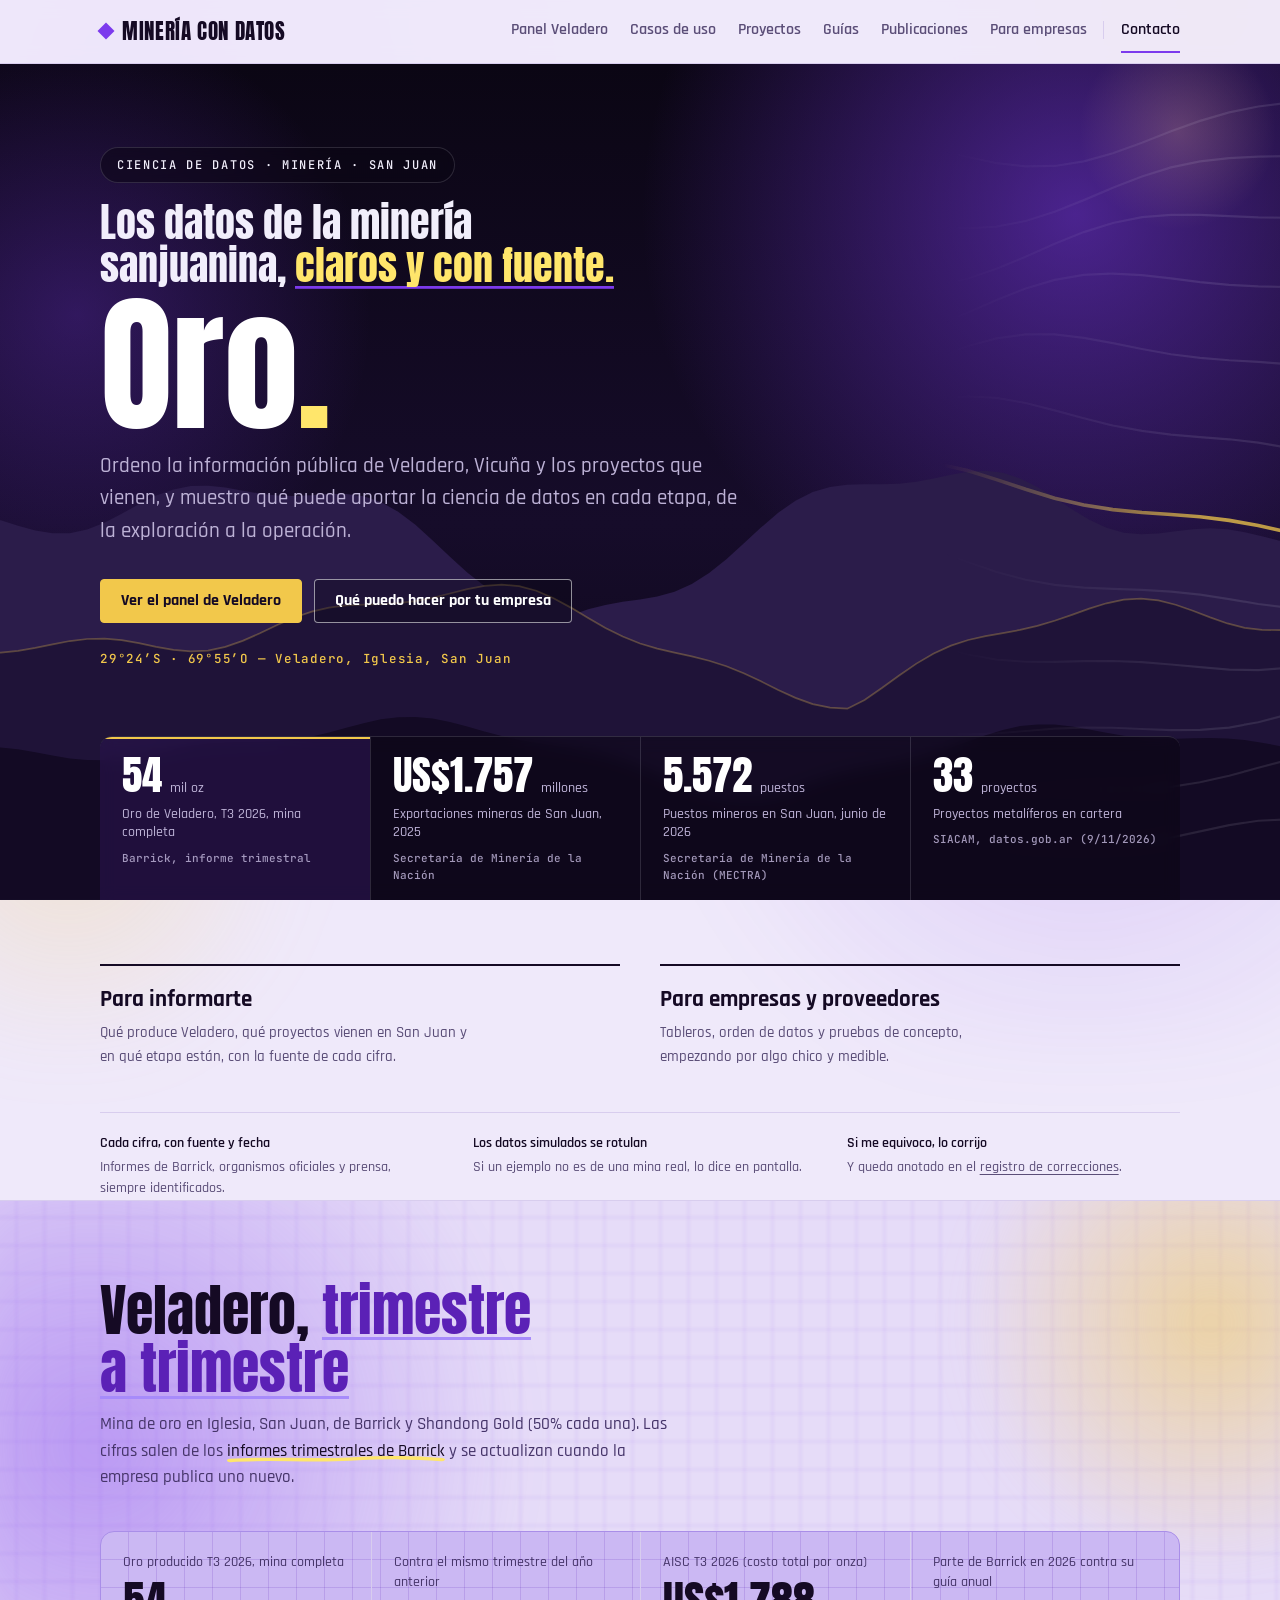
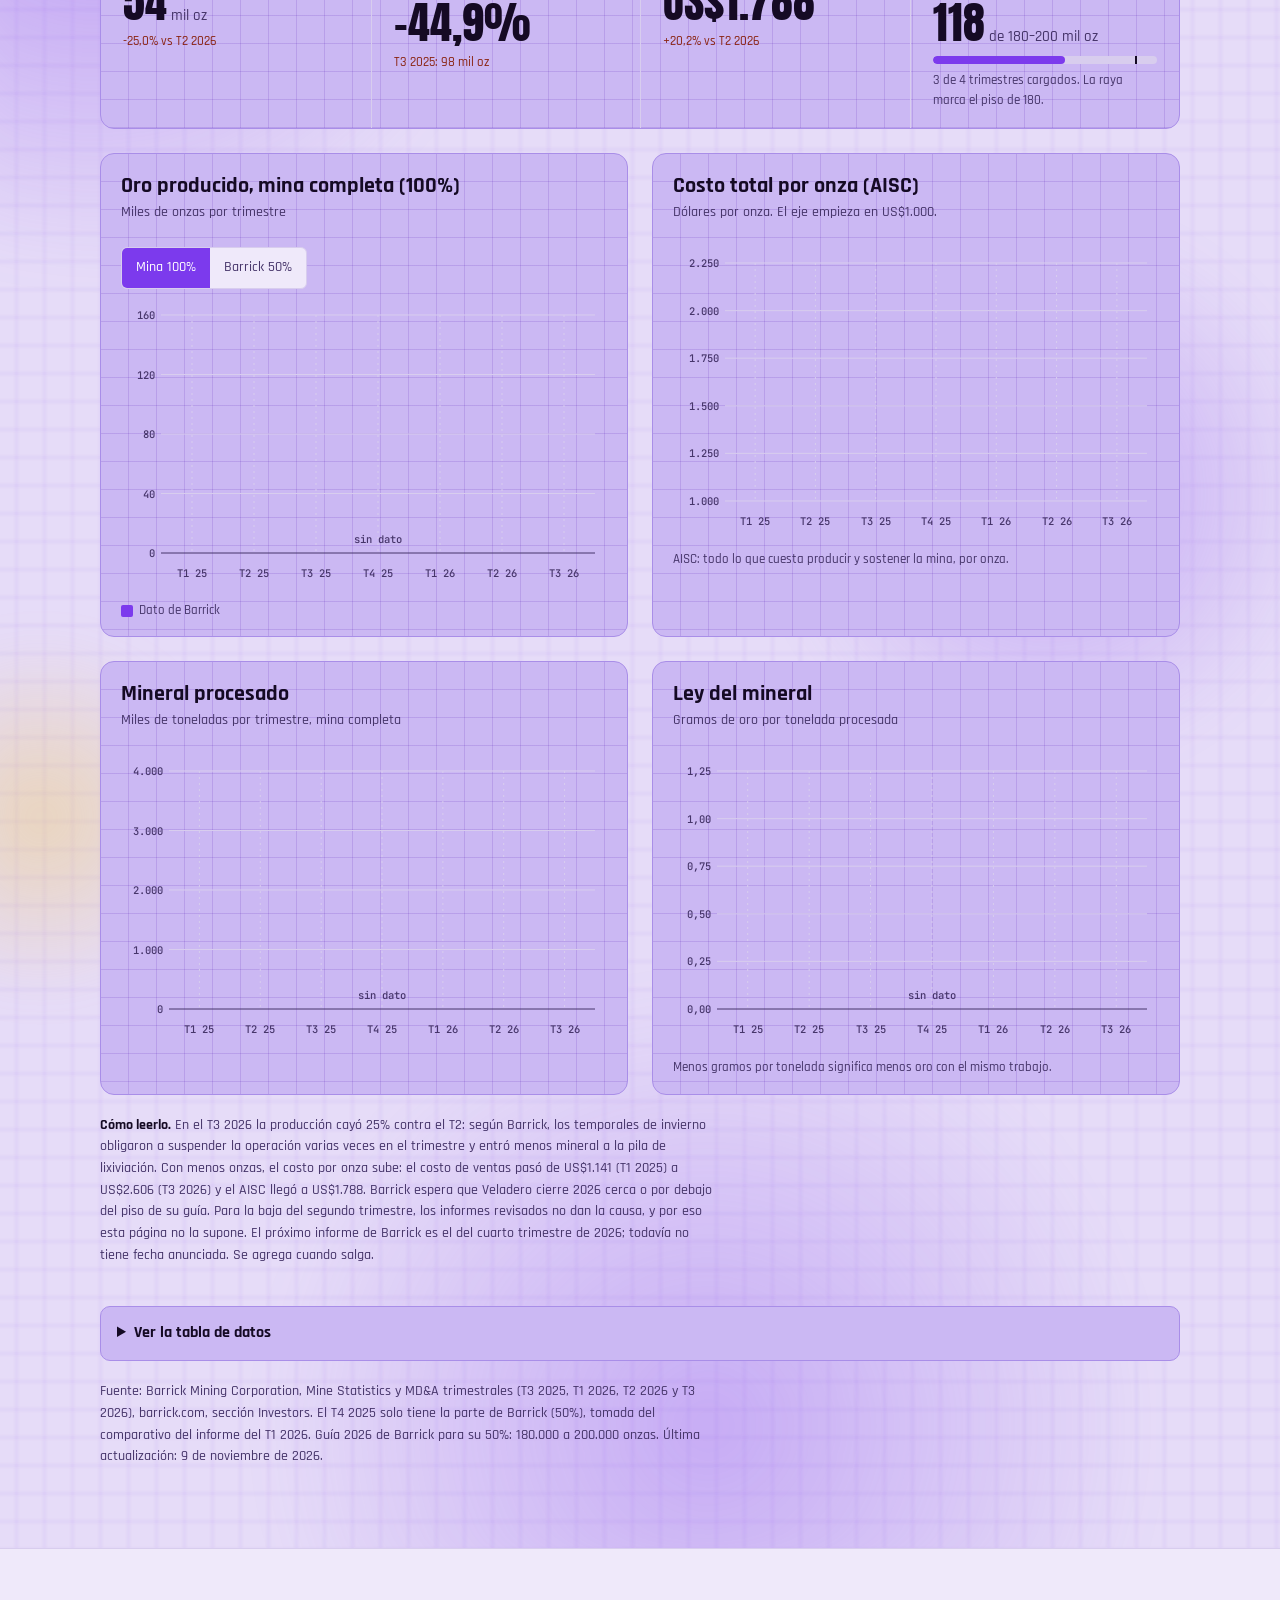
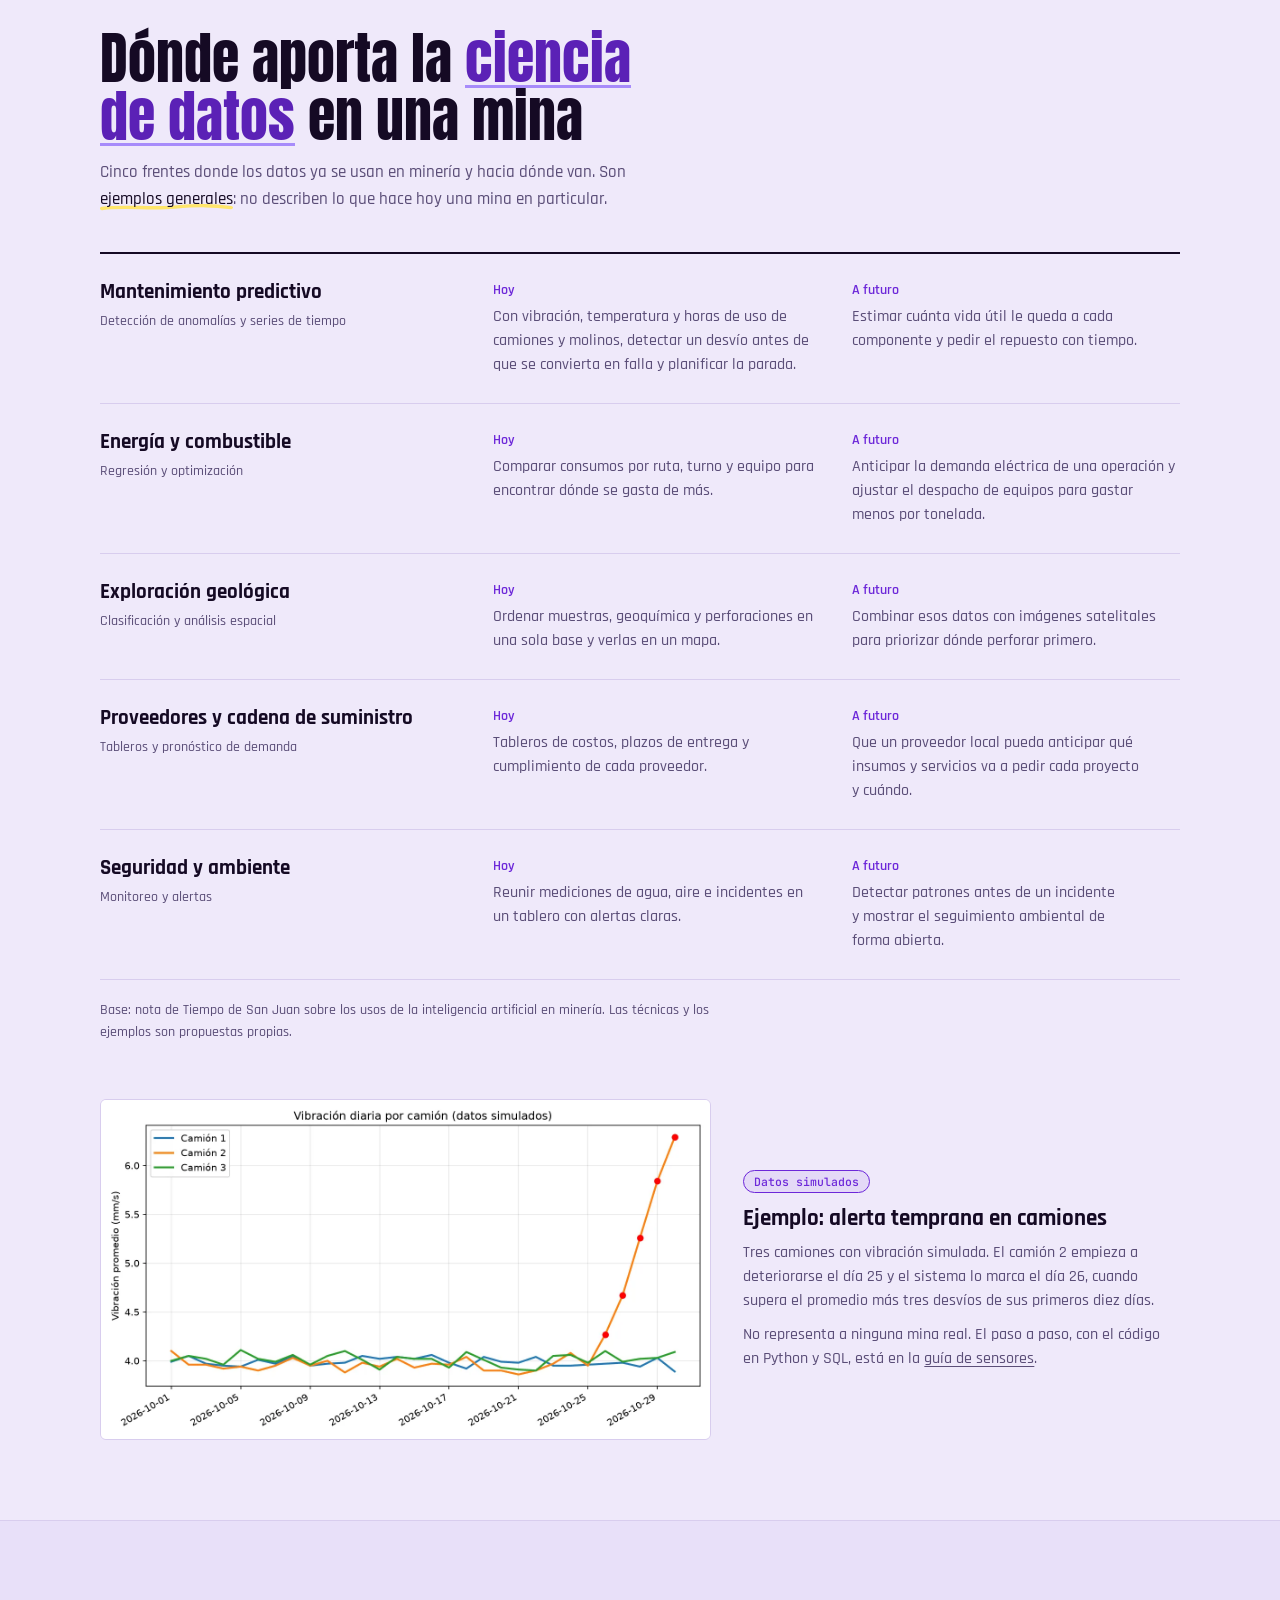
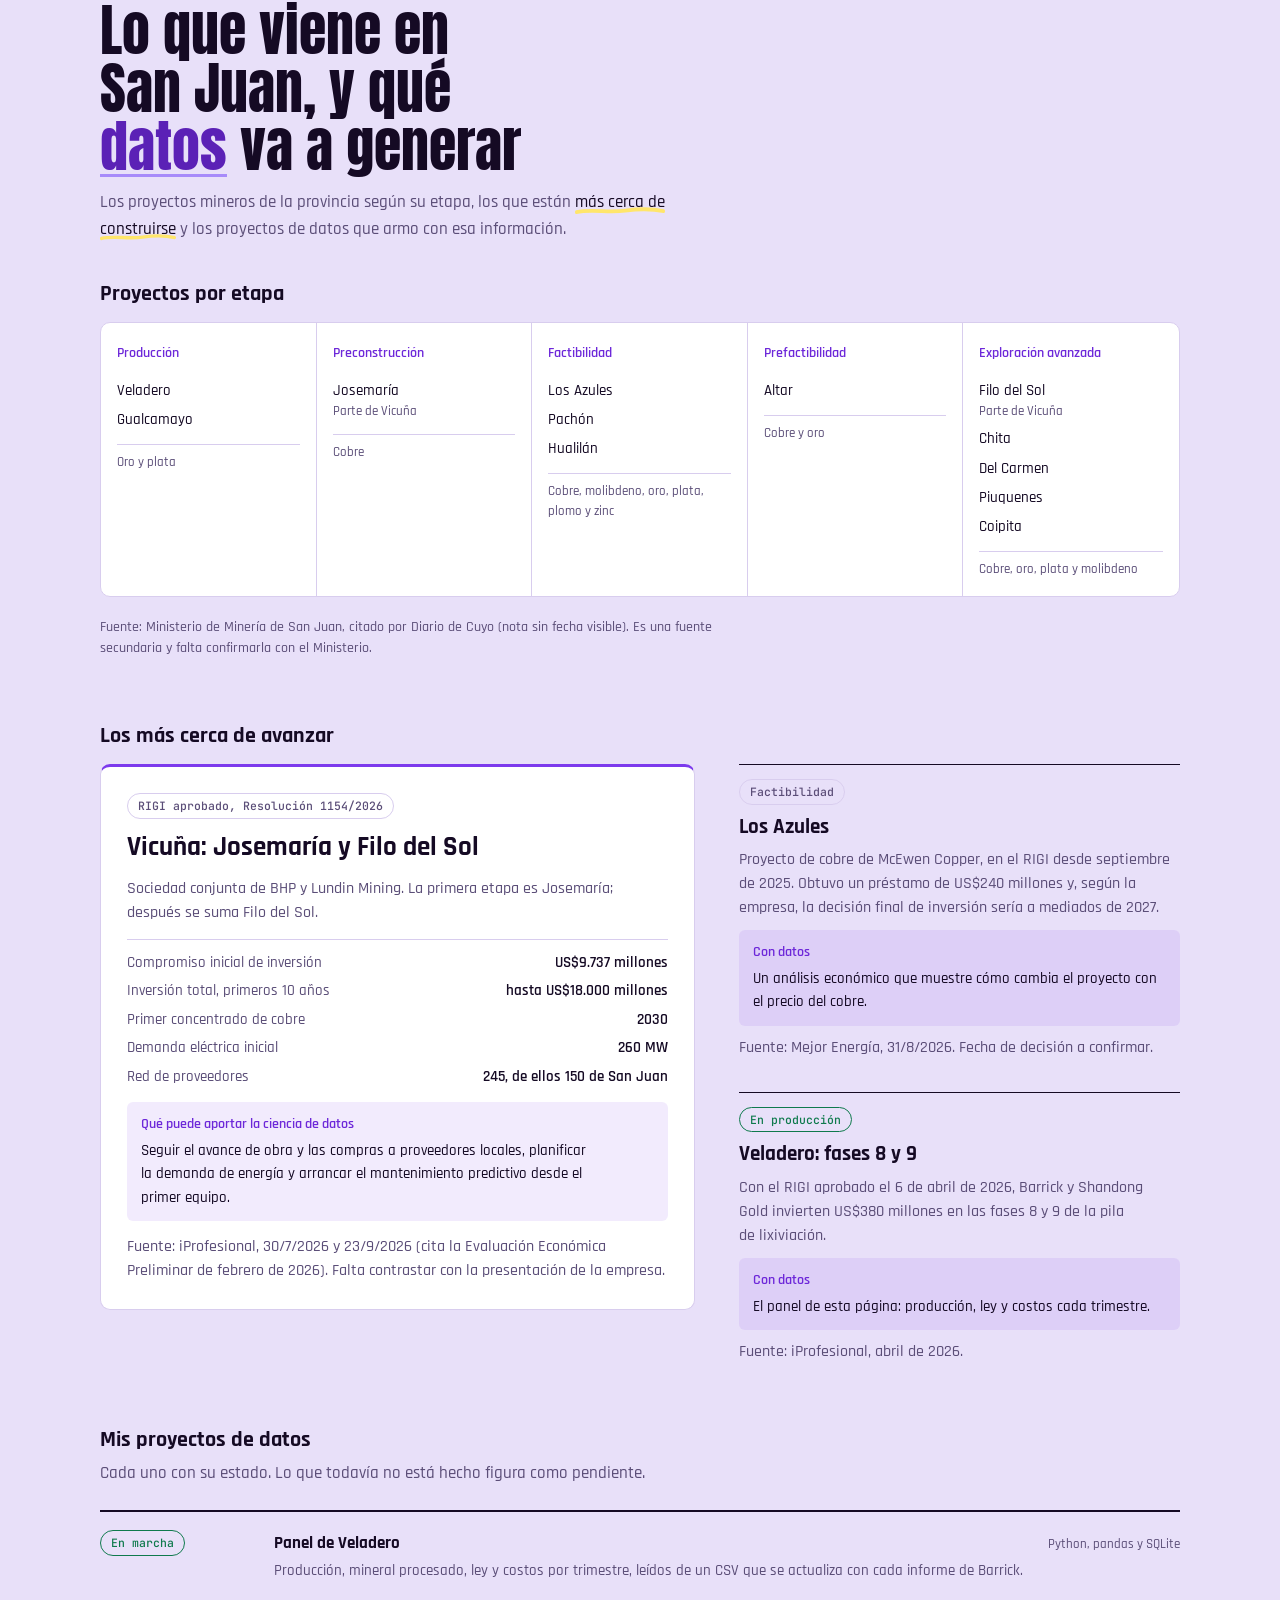
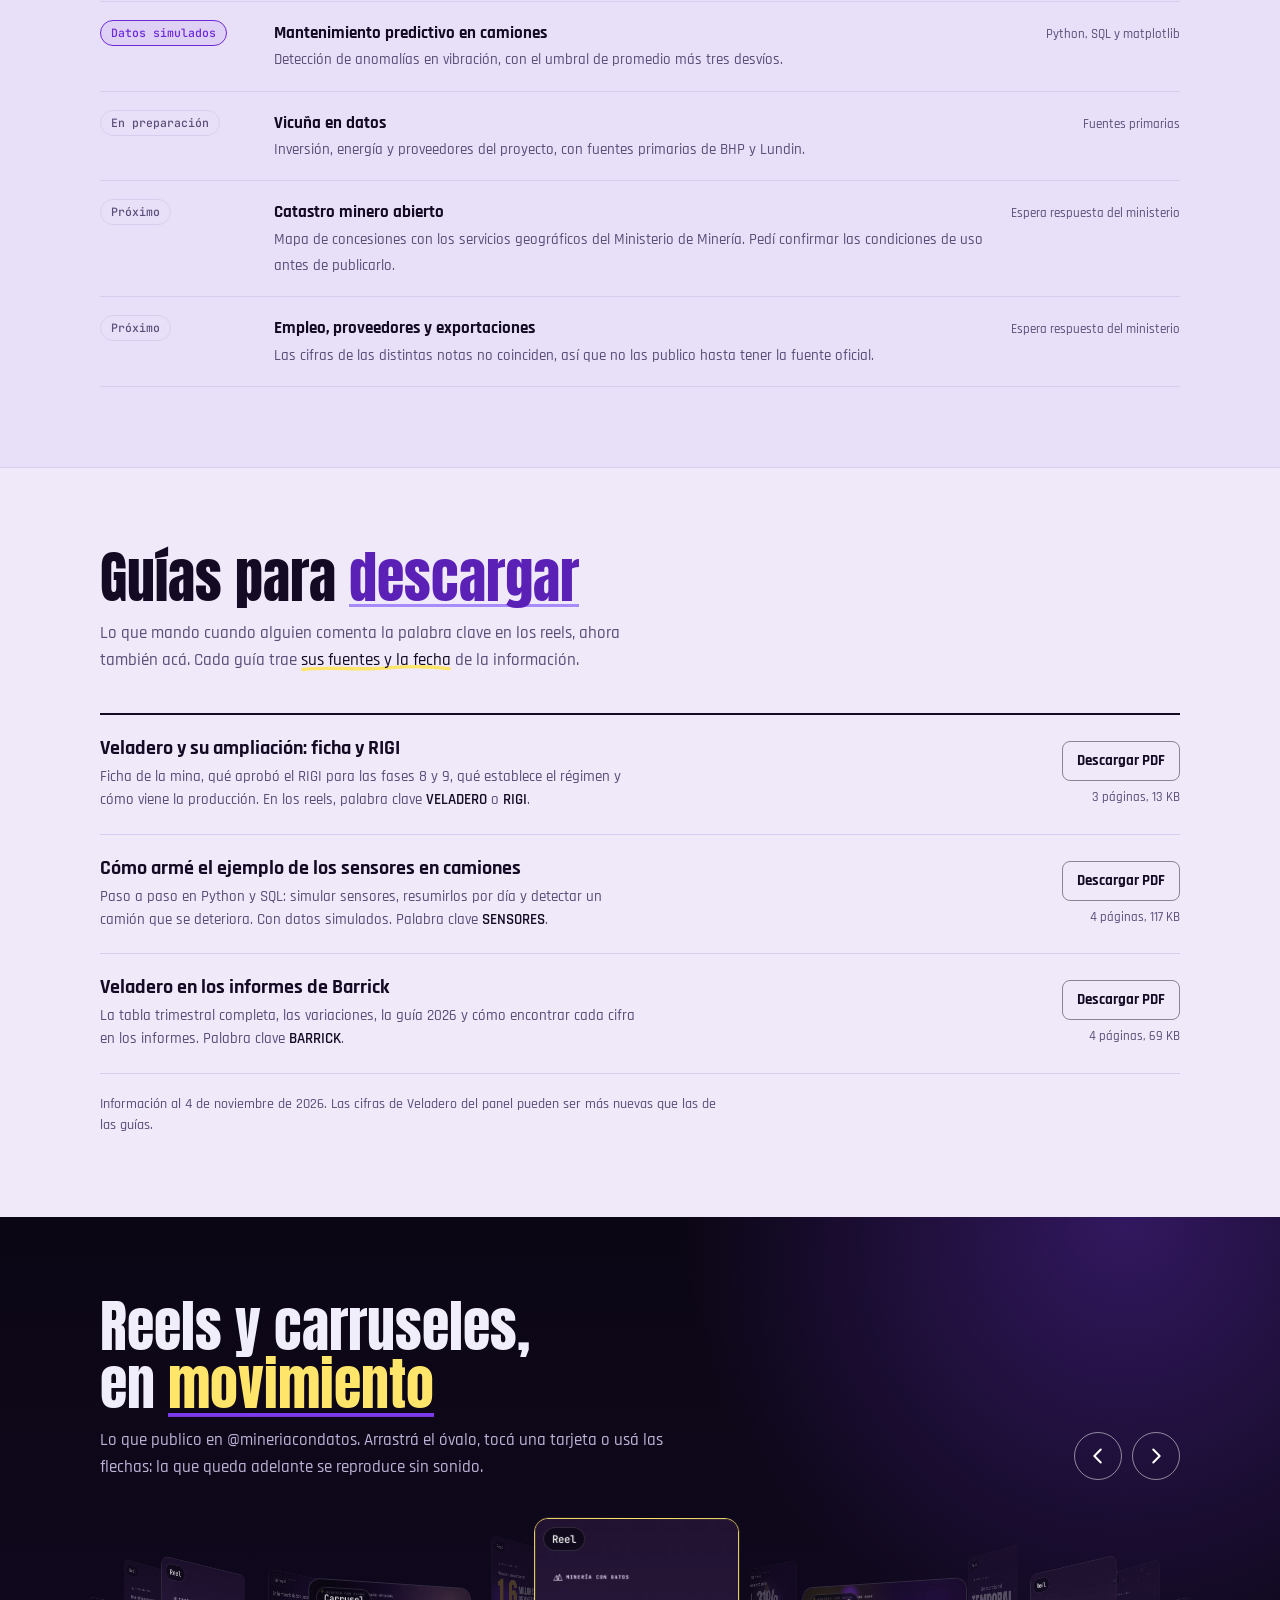
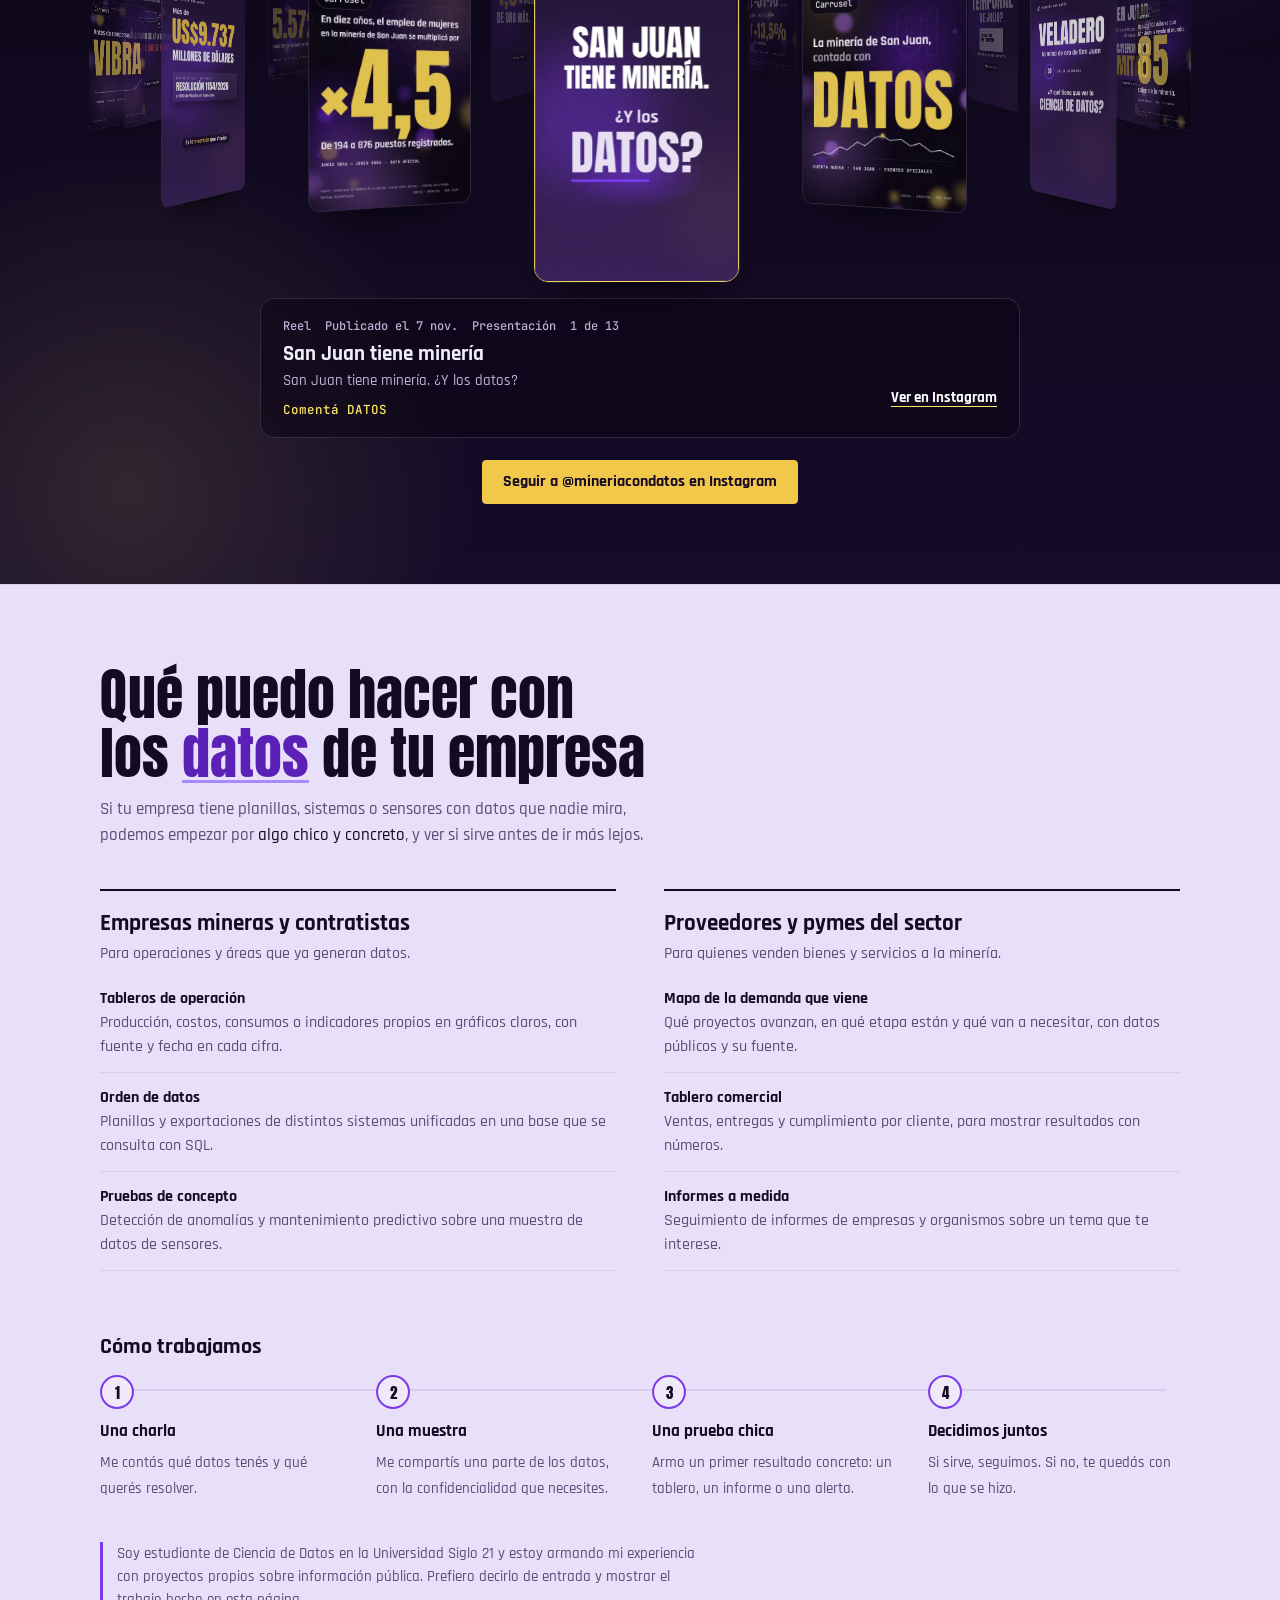
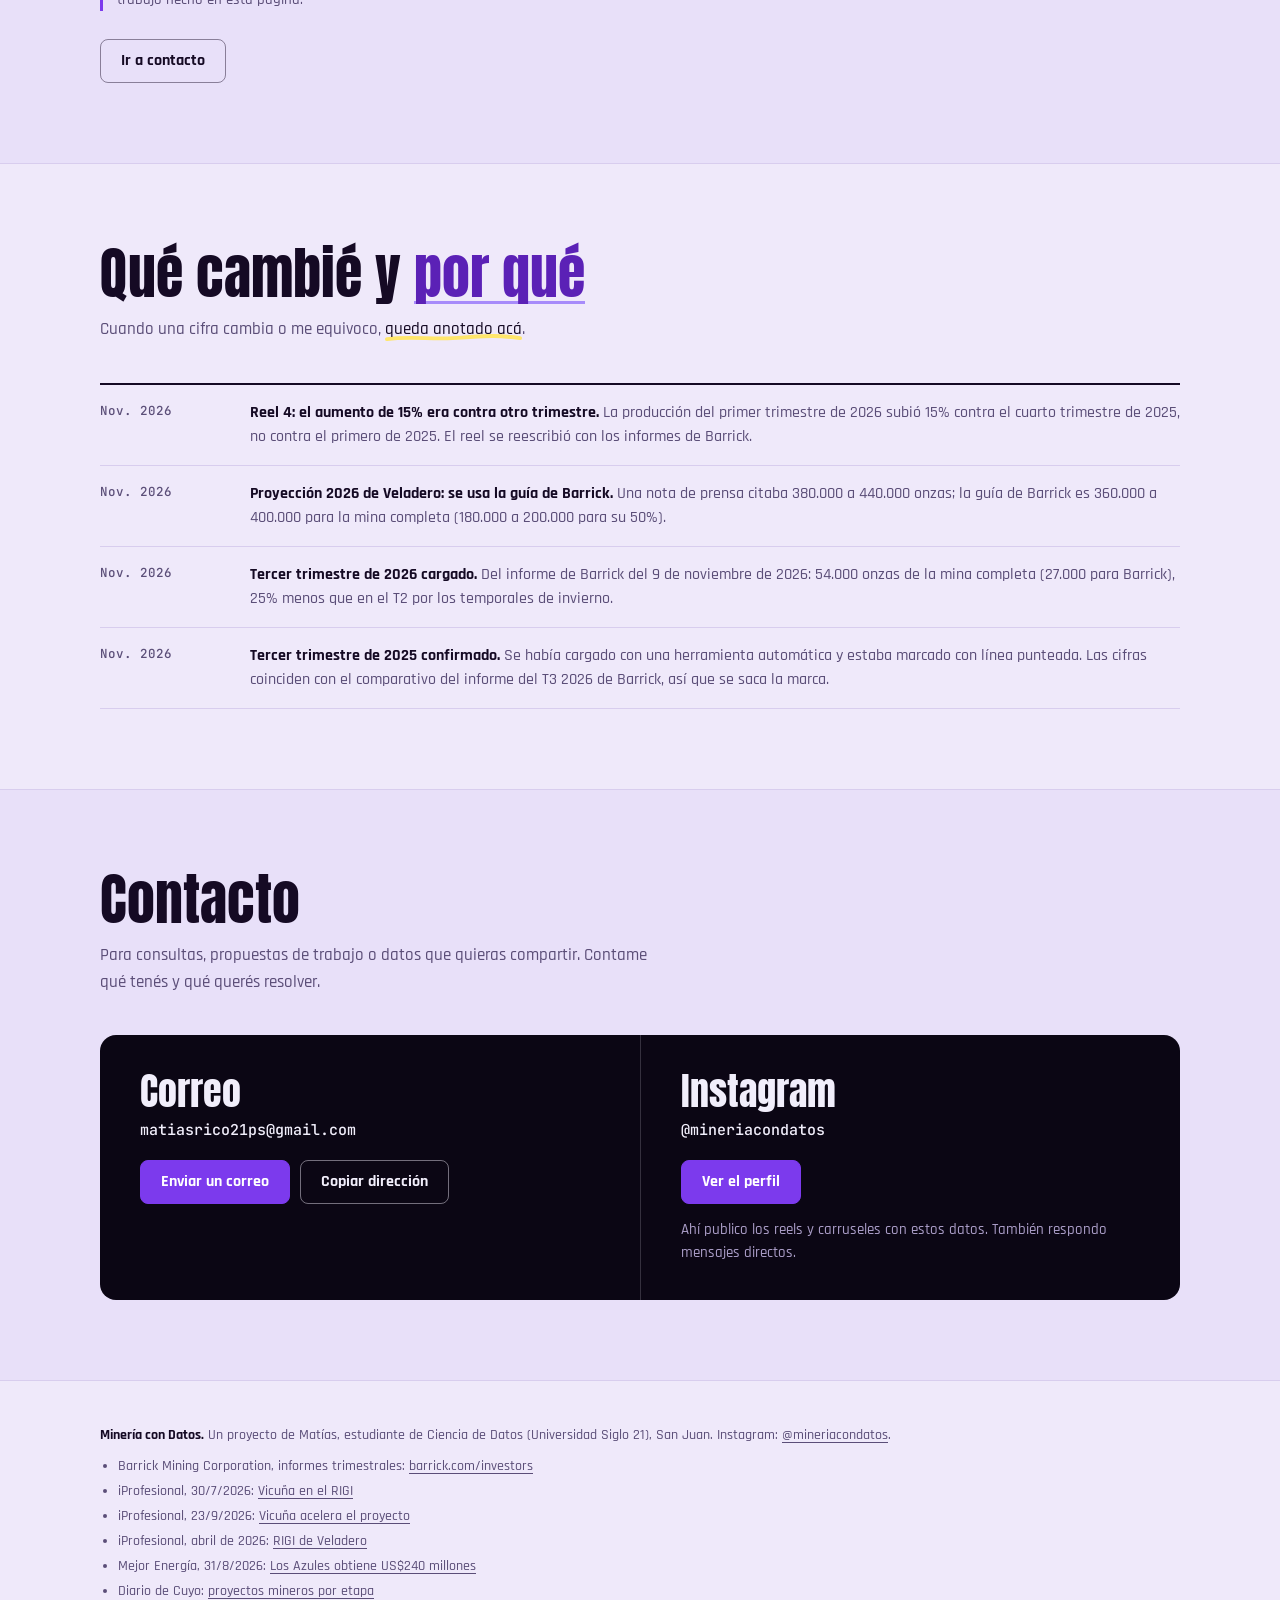
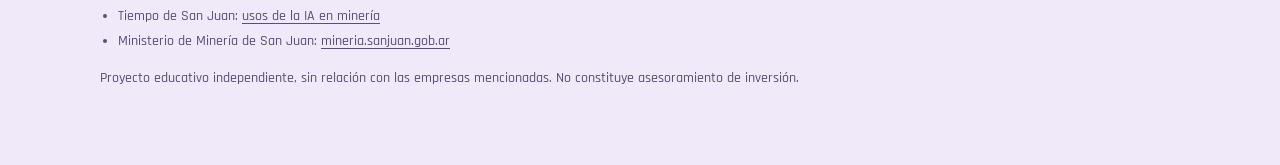
==== commit 7ce29cbb: "Efecto al pasar el mouse por botones y links - Botones: zoom (4%), suben 2 px y sombra violeta; al h" ====
--- a/index.html
+++ b/index.html
@@ -23,7 +23,7 @@
 <link rel="preconnect" href="https://fonts.googleapis.com">
 <link rel="preconnect" href="https://fonts.gstatic.com" crossorigin>
 <link rel="stylesheet" href="https://fonts.googleapis.com/css2?family=Anton&family=JetBrains+Mono:wght@500;700&family=Rajdhani:wght@500;600;700&display=swap">
-<link rel="stylesheet" href="estilos.css?v=1c8e0d9c">
+<link rel="stylesheet" href="estilos.css?v=12db1e30">
 <script type="application/ld+json">
 {
   "@context": "https://schema.org",
--- a/estilos.css
+++ b/estilos.css
@@ -482,6 +482,33 @@
   nav a{white-space:nowrap}
 }
 
+/* ---------- Al pasar el mouse por lo que se puede tocar ----------
+   Botones: crecen un poco y suben (zoom) con una sombra violeta; al hacer clic se hunden.
+   Links de texto: se desvanecen. Las flechas del óvalo también crecen. Solo con mouse (en el celular no hay hover).
+   Con movimiento reducido no hay zoom: quedan los cambios de color y de opacidad. */
+.btn{transition:transform .28s var(--ease-out),box-shadow .28s var(--ease-out),border-color .2s,background-color .25s,color .2s}
+.vit-flecha{transition:transform .25s var(--ease-out),border-color .2s,background-color .2s}
+.aud{transition:transform .3s var(--ease-out)}
+main a:not(.btn):not(.aud),footer a{transition:opacity .2s,color .2s}
+.seg button,summary{transition:background-color .2s,color .2s}
+@media (hover:hover) and (pointer:fine){
+  .btn:hover{transform:translateY(-2px) scale(1.04);box-shadow:0 14px 28px -14px rgba(91,33,182,.65)}
+  .btn.ghost:hover{background:rgba(124,58,237,.10)}
+  .btn.linea:hover{background:rgba(255,255,255,.10)}
+  .btn:active{transform:translateY(0) scale(.97);box-shadow:0 6px 14px -10px rgba(91,33,182,.6)}
+  .vit-flecha:hover{transform:scale(1.1)}
+  .vit-flecha:active{transform:scale(.95)}
+  .aud:hover{transform:translateY(-3px)}
+  main a:not(.btn):not(.aud):hover,footer a:hover{opacity:.68}
+  .ficha-link:hover{opacity:1}
+  .seg button:not([aria-pressed="true"]):hover{background:rgba(124,58,237,.14);color:var(--fg)}
+  summary:hover{background:rgba(124,58,237,.08)}
+  .oc:hover{border-color:var(--acento)}
+}
+@media (prefers-reduced-motion: reduce){
+  .btn:hover,.btn:active,.vit-flecha:hover,.vit-flecha:active,.aud:hover{transform:none}
+}
+
 /* ---------- Movimiento reducido: sin desplazamientos; quedan los fundidos cortos y el foco ---------- */
 @media (prefers-reduced-motion: reduce){
   html{scroll-behavior:auto}
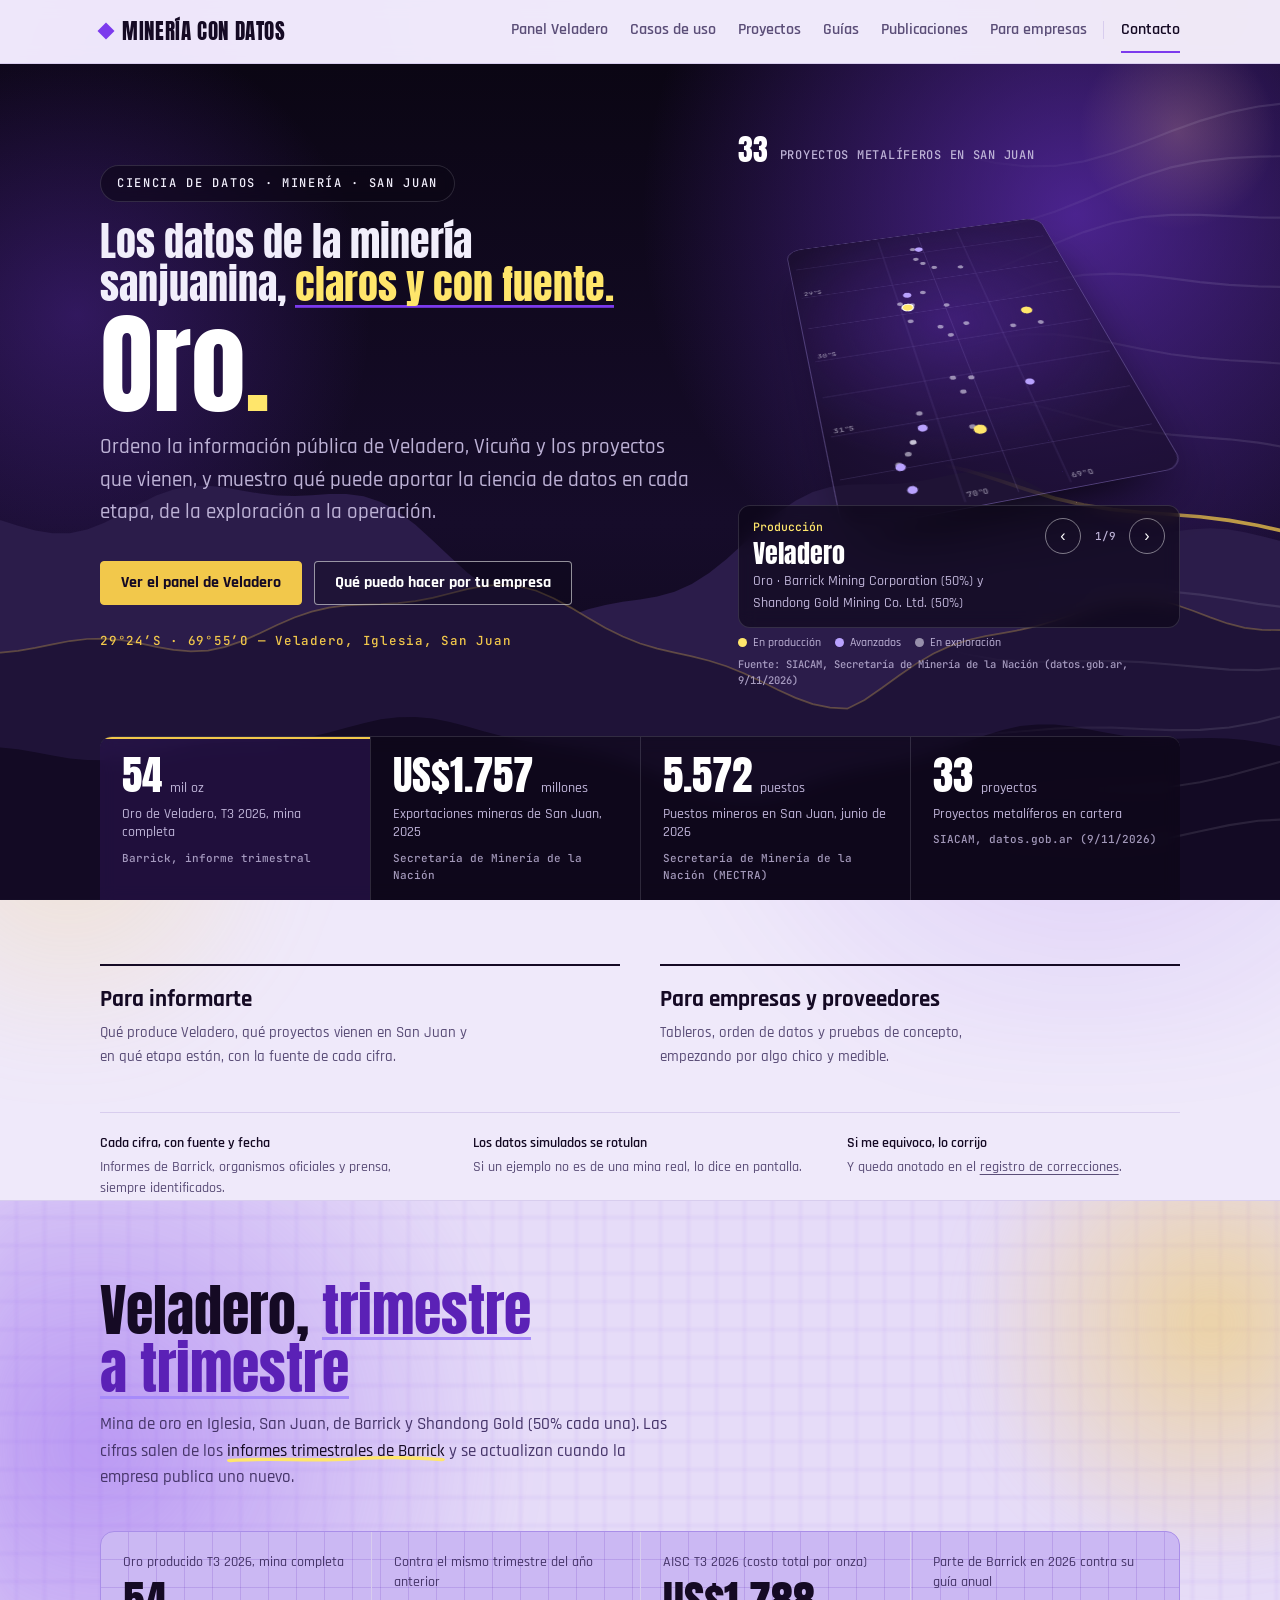
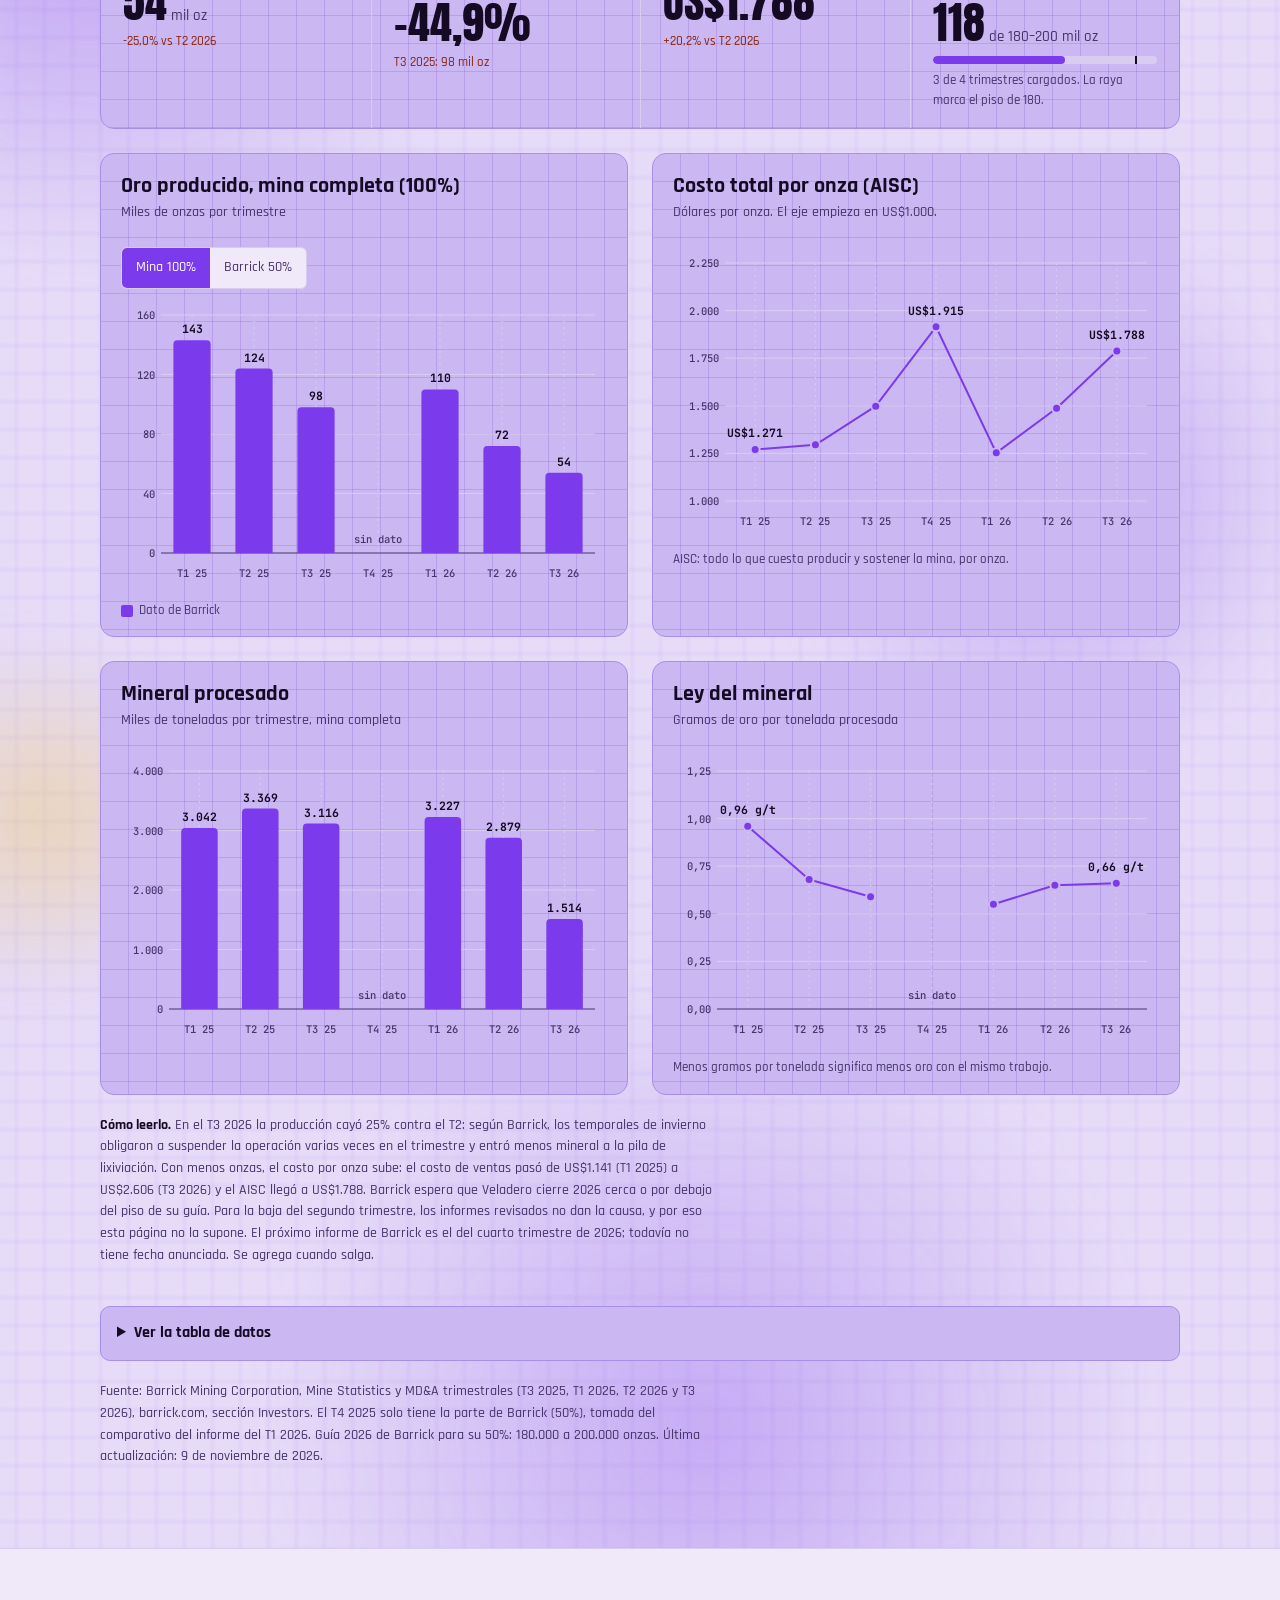
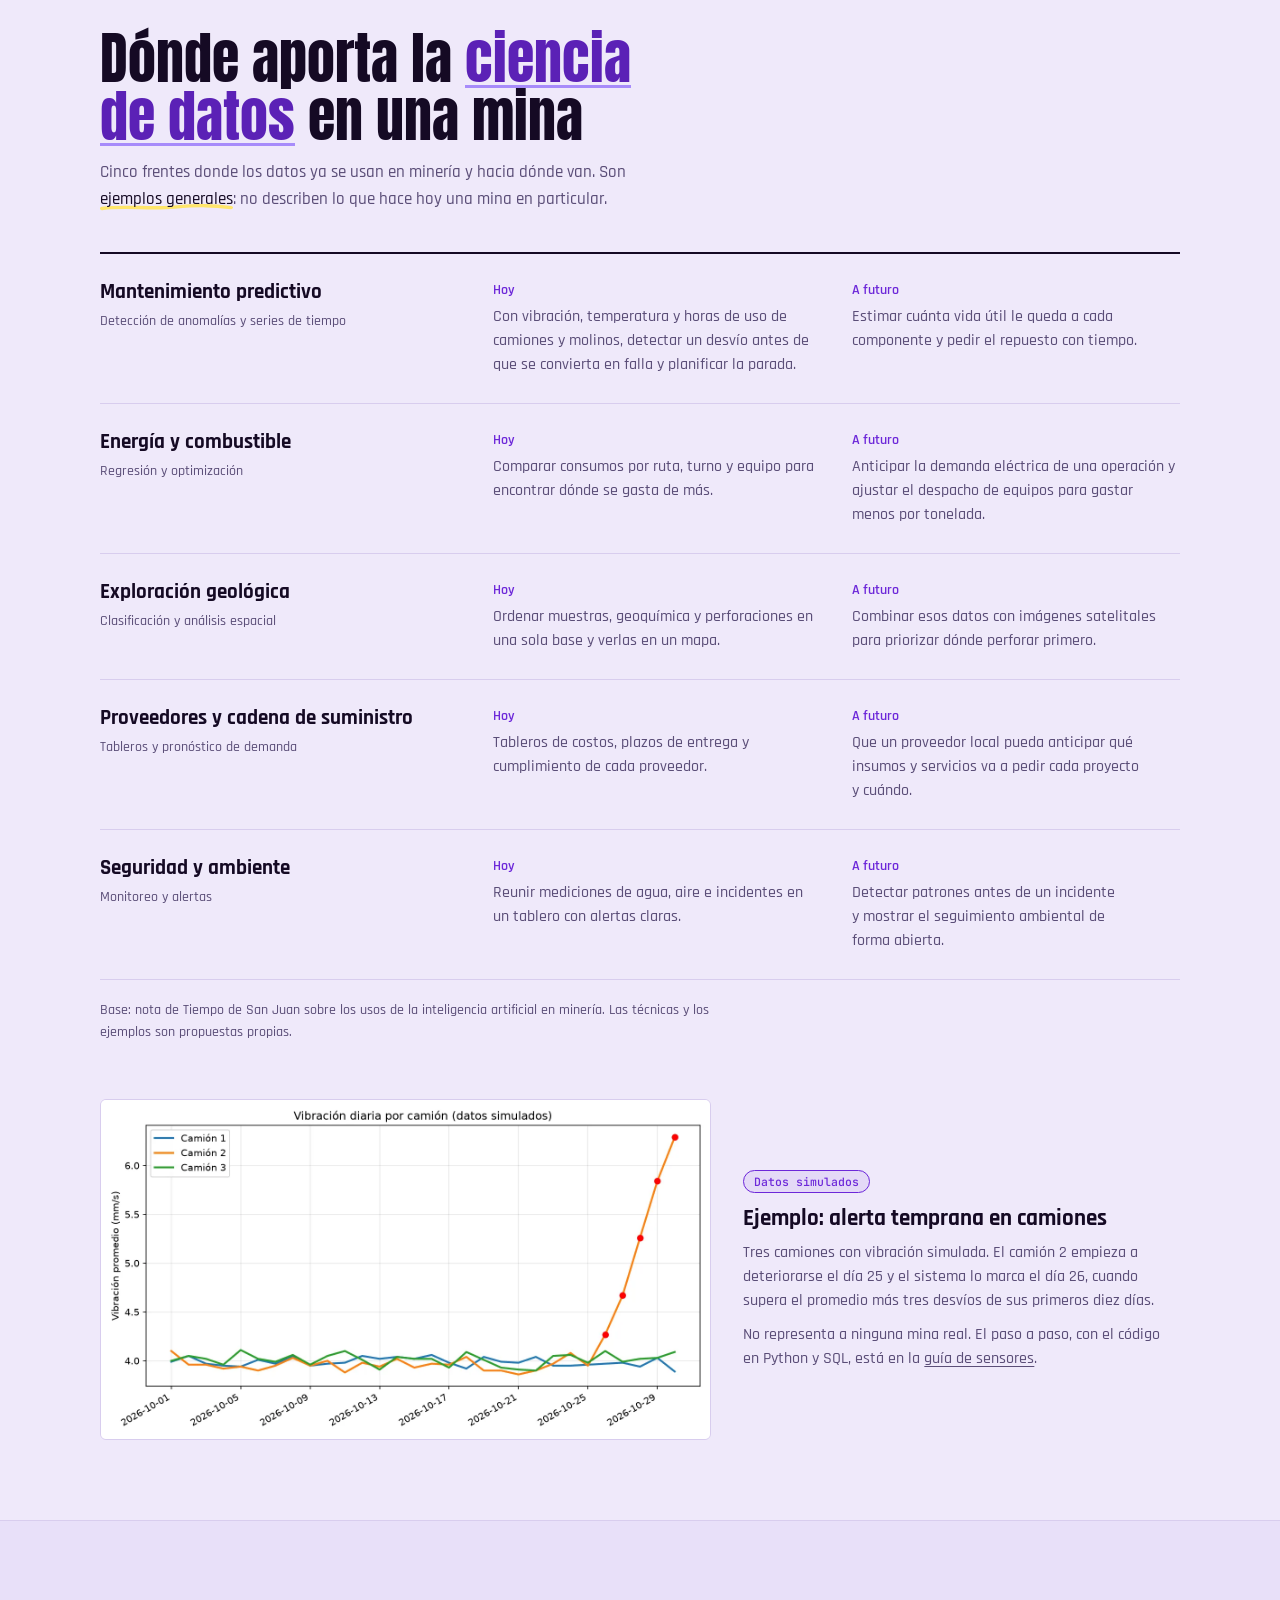
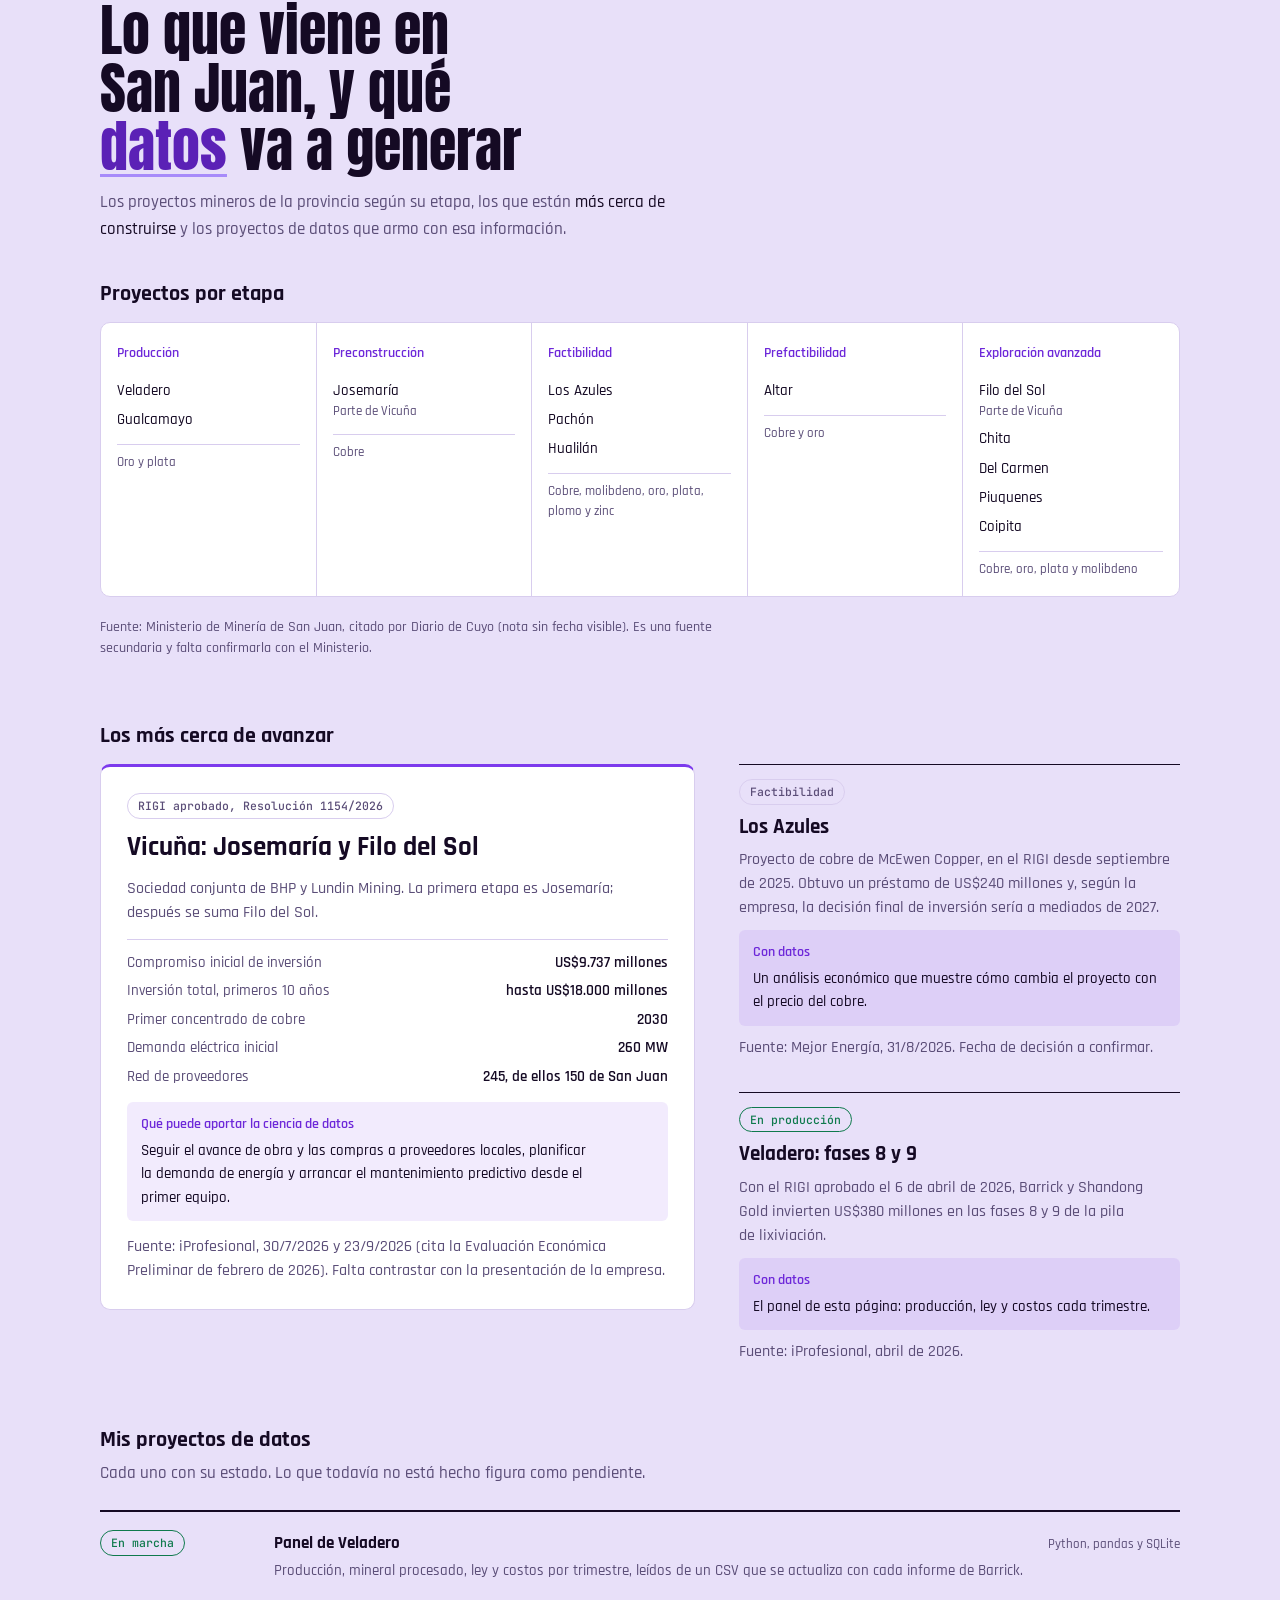
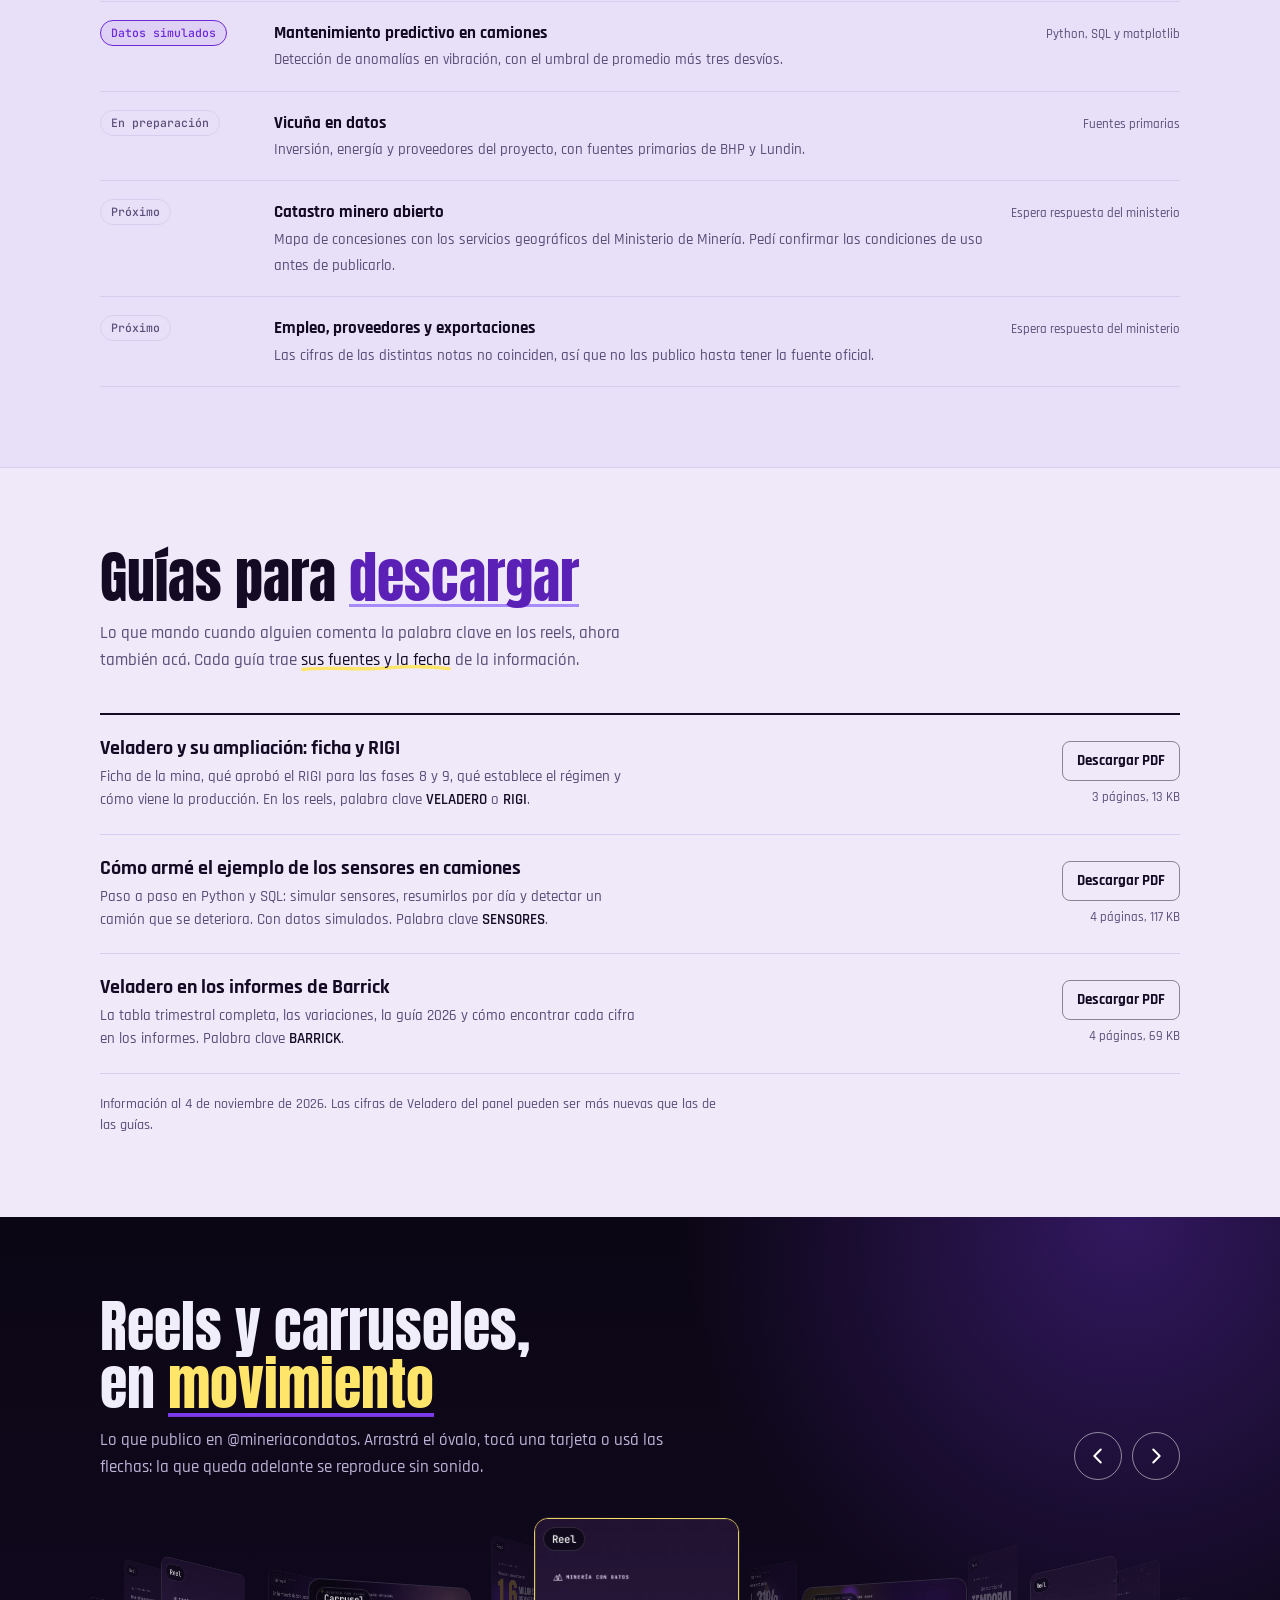
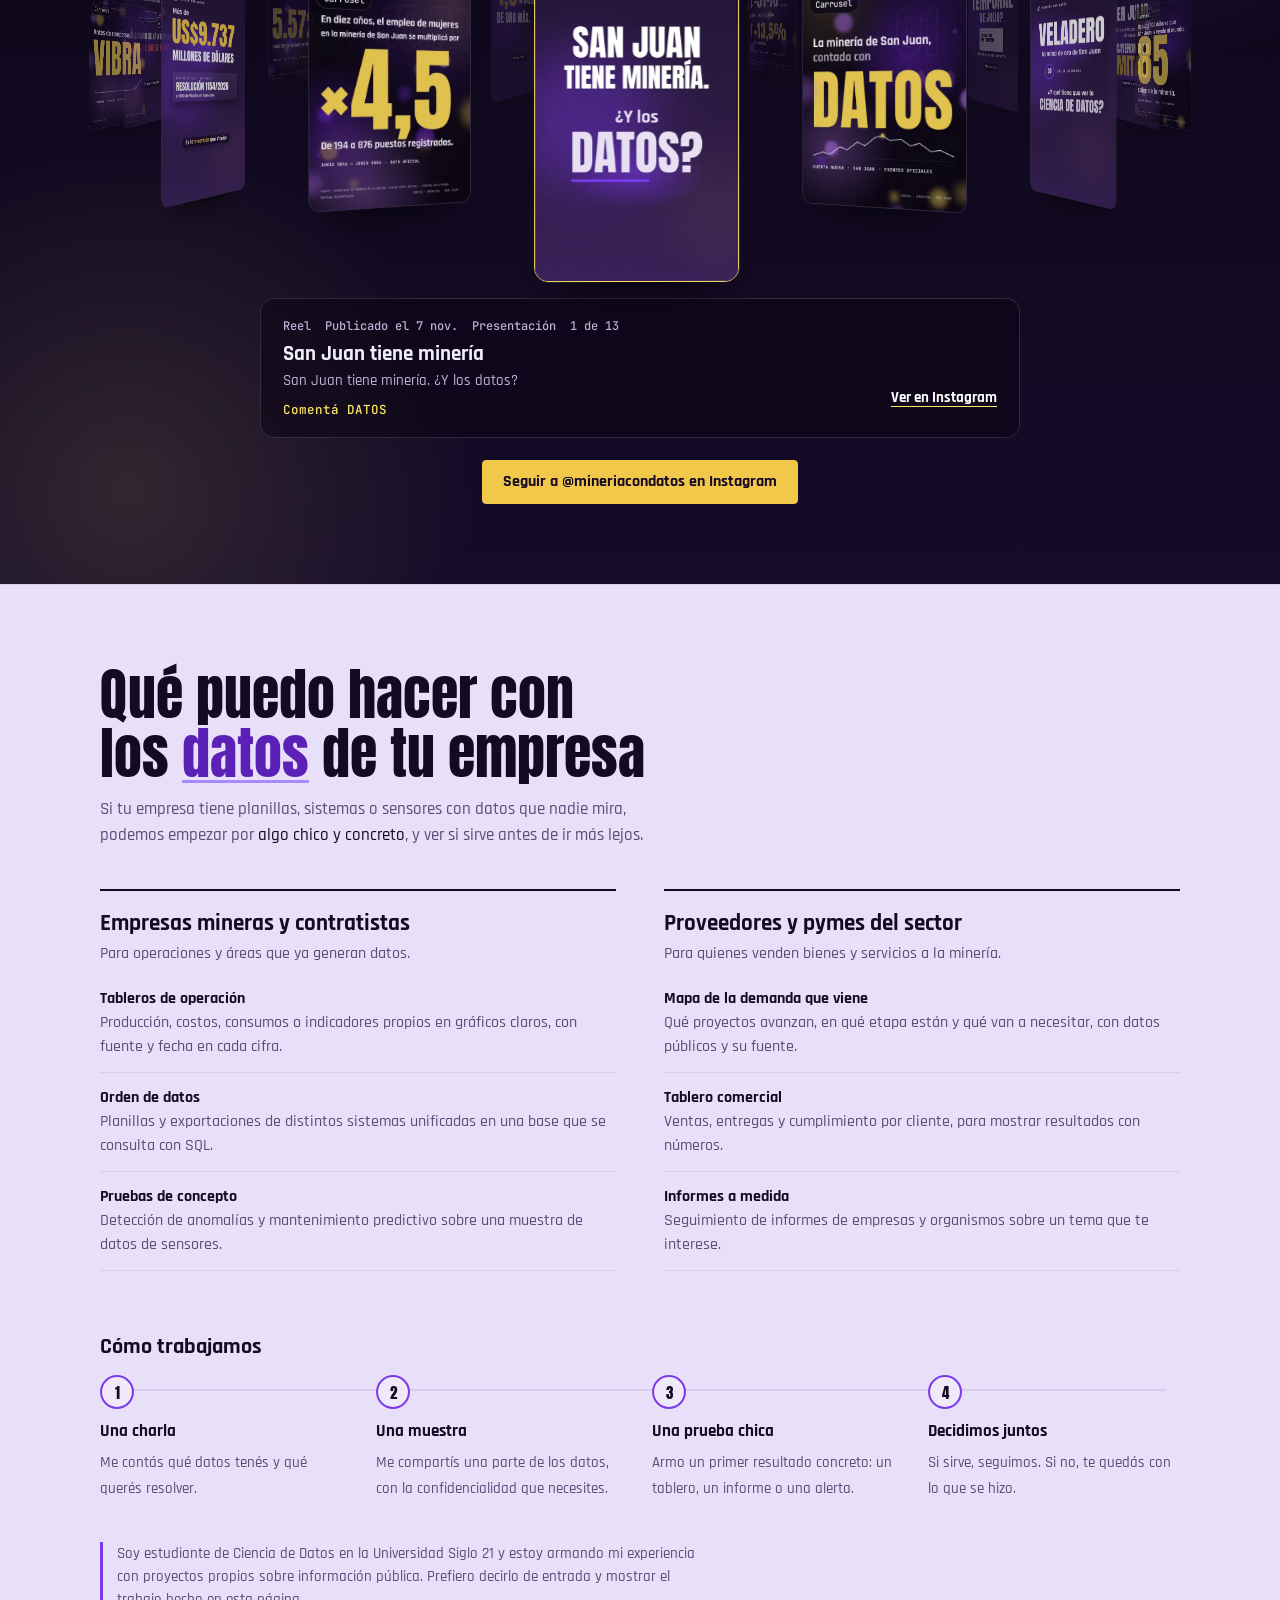
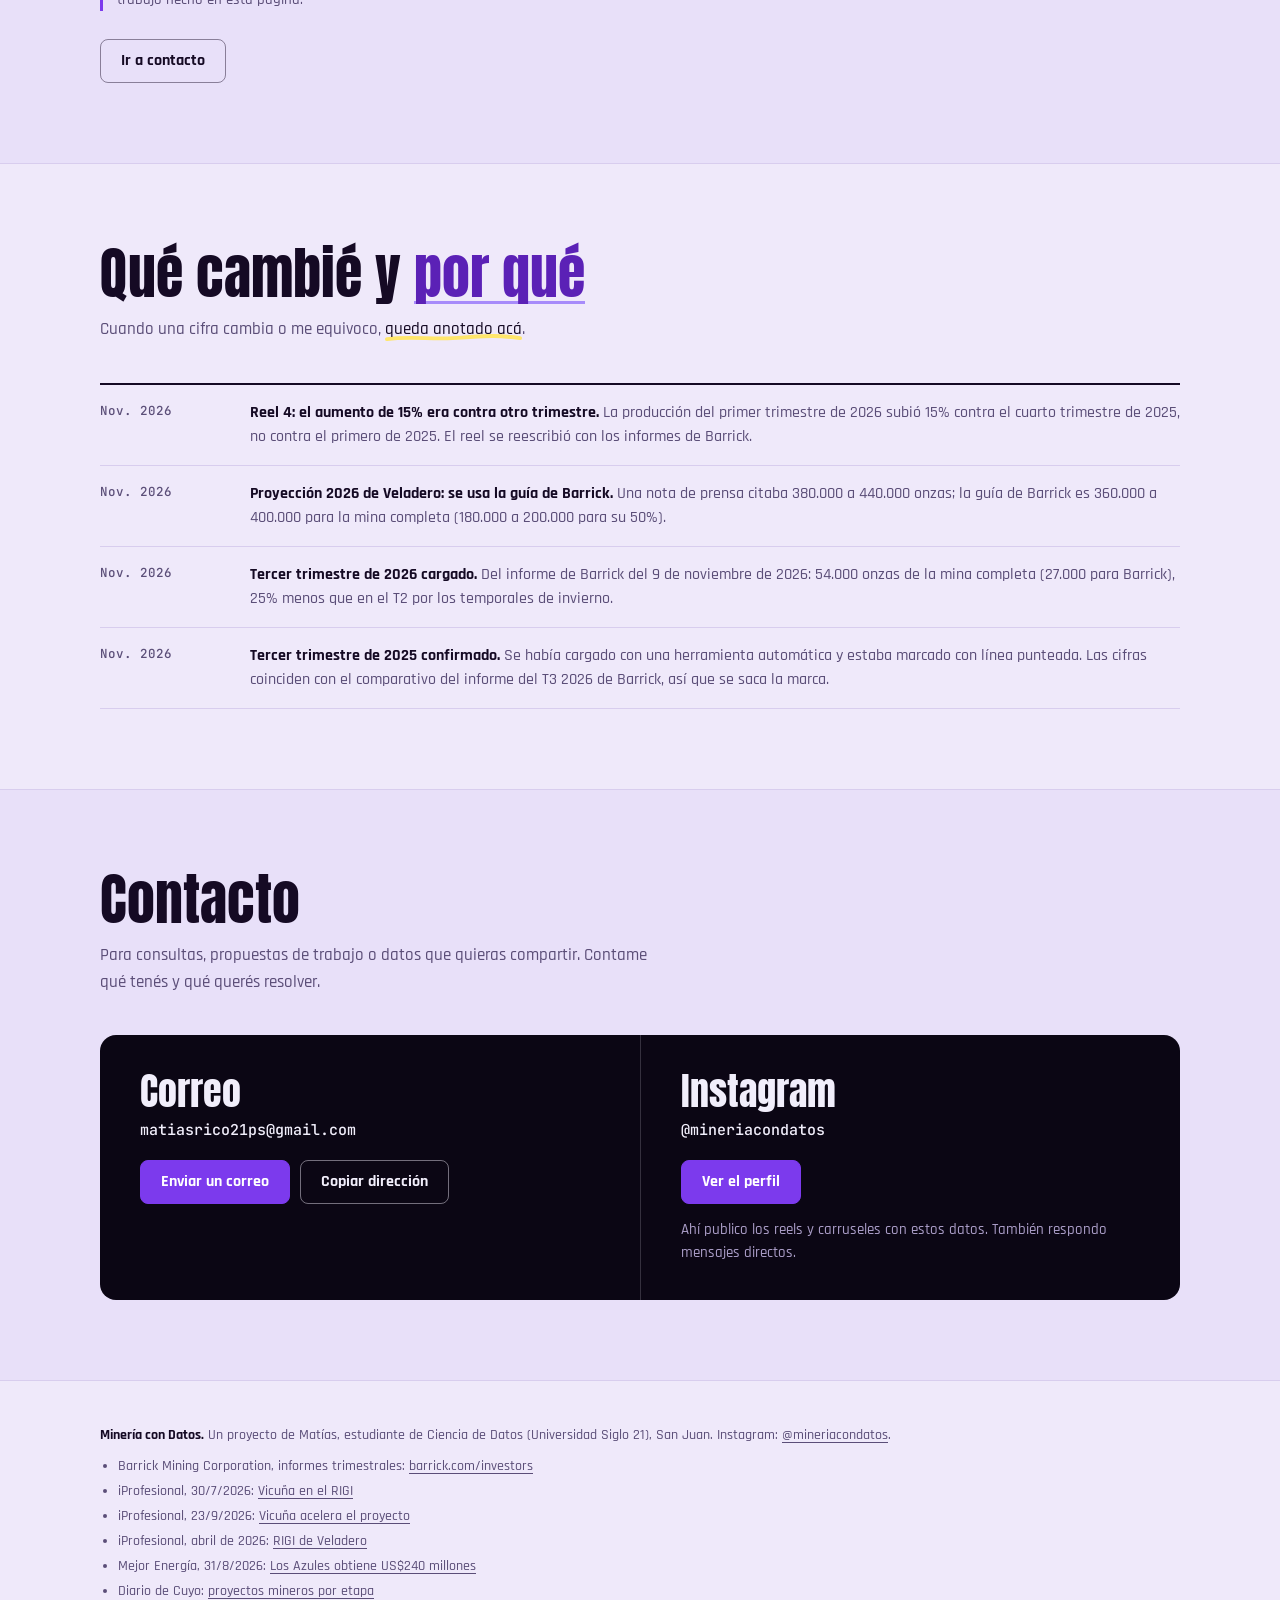
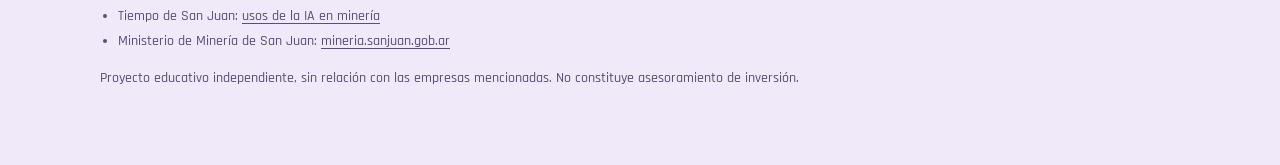
==== commit dd997a97: "Mapa 3D de los proyectos en la portada y efecto en el menú - Portada: mapa inclinado con los 33 proy" ====
--- a/index.html
+++ b/index.html
@@ -23,7 +23,7 @@
 <link rel="preconnect" href="https://fonts.googleapis.com">
 <link rel="preconnect" href="https://fonts.gstatic.com" crossorigin>
 <link rel="stylesheet" href="https://fonts.googleapis.com/css2?family=Anton&family=JetBrains+Mono:wght@500;700&family=Rajdhani:wght@500;600;700&display=swap">
-<link rel="stylesheet" href="estilos.css?v=12db1e30">
+<link rel="stylesheet" href="estilos.css?v=bbaad67c">
 <script type="application/ld+json">
 {
   "@context": "https://schema.org",
@@ -82,6 +82,7 @@
   <svg class="sierra" id="sierra" viewBox="0 0 1440 360" preserveAspectRatio="xMidYMax slice" aria-hidden="true"></svg>
   <svg class="contour" id="contour" viewBox="0 0 760 460" preserveAspectRatio="xMaxYMid slice" aria-hidden="true"></svg>
   <div class="wrap hero-main">
+   <div class="hero-texto">
     <p class="pastilla">Ciencia de datos · Minería · San Juan</p>
     <h1>Los datos de la minería sanjuanina, <span class="clave">claros y con fuente.</span></h1>
     <!-- La palabra grande rota entre los cuatro temas de la franja de cifras. Es decorativa: las cifras están en la franja. -->
@@ -94,6 +95,14 @@
     <div class="coords">
       <span>29°24′S · 69°55′O — Veladero, Iglesia, San Juan</span>
     </div>
+   </div>
+   <!-- Mapa interactivo de los proyectos metalíferos de San Juan (SIACAM). Lo dibuja app.js con datos/proyectos.js. -->
+   <figure class="hero-mapa" id="hero-mapa" aria-label="Mapa de los proyectos metalíferos de San Juan según el SIACAM">
+    <p class="mapa-titulo"><b id="mapa-total">33</b> proyectos metalíferos en San Juan</p>
+    <div class="mapa-escena"><div class="mapa-plano" id="mapa-plano"><svg id="mapa-svg" viewBox="0 0 400 560" aria-hidden="true"></svg></div></div>
+    <div class="mapa-ficha" id="mapa-ficha"></div>
+    <figcaption class="mapa-pie"><span class="ley"><i class="g-prod"></i>En producción</span><span class="ley"><i class="g-avan"></i>Avanzados</span><span class="ley"><i class="g-expl"></i>En exploración</span><span class="mapa-fuente">Fuente: SIACAM, Secretaría de Minería de la Nación (datos.gob.ar, 9/11/2026)</span></figcaption>
+   </figure>
   </div>
   <div class="wrap">
     <dl class="franja" id="franja">
@@ -469,7 +478,8 @@
 <div class="tip" id="tip" aria-hidden="true"></div>
 
 <script src="datos/veladero.js?v=e9d85133"></script>
+<script src="datos/proyectos.js?v=ec5bc9ed"></script>
 <script src="datos/publicaciones.js?v=66b2a430"></script>
-<script src="app.js?v=bcf40b69"></script>
+<script src="app.js?v=56e8076f"></script>
 </body>
 </html>
--- a/estilos.css
+++ b/estilos.css
@@ -182,12 +182,14 @@
 .hero.noche svg.contour{-webkit-mask-image:linear-gradient(90deg,transparent 0,transparent 45%,#000 80%);mask-image:linear-gradient(90deg,transparent 0,transparent 45%,#000 80%)}
 .hero.noche .contour path.vein{stroke:var(--gold-400);opacity:.75}
 .hero.noche > .wrap{width:100%}
-.hero-main{position:relative;flex:1;display:flex;flex-direction:column;justify-content:center;padding-bottom:28px}
+.hero-main{position:relative;flex:1;display:grid;grid-template-columns:minmax(0,1.15fr) minmax(0,.85fr);gap:24px 40px;align-items:center;padding-bottom:28px}
+.hero-texto{display:flex;flex-direction:column;justify-content:center;min-width:0}
+@media (max-width:980px){.hero-main{grid-template-columns:1fr}}
 .pastilla{align-self:flex-start;font-family:var(--font-mono);font-size:12px;font-weight:500;letter-spacing:.14em;text-transform:uppercase;
   color:var(--fg);background:rgba(11,6,20,.55);border:1px solid var(--line);border-radius:99px;padding:8px 16px;margin-bottom:18px;
   backdrop-filter:blur(6px);-webkit-backdrop-filter:blur(6px)}
 .hero.noche h1{font-size:clamp(26px,3.4vw,40px);max-width:30ch;line-height:1.08}
-.rota{font-family:var(--font-display);font-weight:400;font-size:clamp(72px,12.5vw,150px);line-height:.92;margin:8px 0 16px;color:#fff;
+.rota{font-family:var(--font-display);font-weight:400;font-size:clamp(68px,8.6vw,126px);line-height:.92;margin:8px 0 16px;color:#fff;
   letter-spacing:-.005em;white-space:nowrap}
 .rota i{font-style:normal;color:var(--acento)}
 .rota span{display:inline-block;will-change:transform,filter,opacity}
@@ -212,6 +214,57 @@
 @media (max-width:420px){.franja > div{padding:14px 14px 12px}}
 @media (max-width:560px){.hero.noche{padding-top:36px;min-height:0}.coords{margin-top:24px}.pastilla{font-size:11px;letter-spacing:.08em;padding:7px 12px}}
 .intro{padding-block:8px 0}
+
+/* ---------- Portada: mapa de los proyectos ----------
+   Los proyectos metalíferos del SIACAM sobre un plano inclinado en 3D, con su latitud y longitud reales.
+   Recorre los proyectos más avanzados uno por uno; al pasar el mouse el plano se inclina y cada punto muestra su ficha. */
+.hero-mapa{position:relative;margin:0;min-width:0;display:flex;flex-direction:column;gap:6px}
+.mapa-titulo{font-family:var(--font-mono);font-size:12px;letter-spacing:.06em;color:var(--muted);text-transform:uppercase}
+.mapa-titulo b{font-family:var(--font-display);font-weight:400;font-size:30px;color:#fff;letter-spacing:0;margin-right:4px;vertical-align:-3px}
+.mapa-escena{height:clamp(270px,25vw,340px);perspective:1000px;perspective-origin:50% 45%;display:grid;place-items:center}
+.mapa-plano{width:min(100%,300px);aspect-ratio:400/560;transform:translateY(-44px) rotateX(52deg) rotateZ(-14deg);transform-style:preserve-3d;
+  transition:transform .6s var(--ease-out);border-radius:18px;
+  background:radial-gradient(circle at 50% 40%,rgba(124,58,237,.30),transparent 70%),rgba(20,11,36,.55);
+  border:1px solid rgba(185,162,255,.30);box-shadow:0 40px 60px -30px rgba(0,0,0,.9)}
+.mapa-plano svg{width:100%;height:100%;display:block;overflow:visible}
+.mapa-plano .grat{stroke:rgba(185,162,255,.18);stroke-width:1}
+.mapa-plano .grat-l{font-family:var(--font-mono);font-size:11px;fill:rgba(241,238,251,.55)}
+.mapa-plano .pt{cursor:pointer;transition:r .25s,opacity .25s}
+.mapa-plano .pt.g-prod{fill:var(--acento)}
+.mapa-plano .pt.g-avan{fill:#B9A2FF}
+.mapa-plano .pt.g-expl{fill:rgba(241,238,251,.55)}
+.mapa-plano .pt.on{stroke:#fff;stroke-width:2}
+.mapa-plano .pulso{fill:none;stroke:var(--acento);stroke-width:2;transform-box:fill-box;transform-origin:center;opacity:0}
+@media (prefers-reduced-motion: no-preference){
+  .mapa-plano .pulso{animation:pulso 1.8s ease-out infinite}
+}
+@keyframes pulso{0%{transform:scale(.6);opacity:.9}100%{transform:scale(2.6);opacity:0}}
+.mapa-ficha{min-height:108px;padding:12px 14px;border:1px solid var(--line);border-radius:12px;background:rgba(11,6,20,.6);
+  backdrop-filter:blur(8px);-webkit-backdrop-filter:blur(8px);display:grid;grid-template-columns:minmax(0,1fr) auto;gap:4px 12px;align-items:start}
+.mf-estado{font-family:var(--font-mono);font-size:11.5px}
+.mf-estado.g-prod{color:var(--acento)} .mf-estado.g-avan{color:#C9B6FF} .mf-estado.g-expl{color:var(--muted)}
+.mf-nombre{font-family:var(--font-display);font-size:26px;line-height:1.05;color:#fff;grid-column:1}
+.mf-det{font-size:14px;color:var(--muted);grid-column:1}
+.mf-nota{font-size:12.5px;color:var(--muted);grid-column:1 / -1;font-style:italic}
+.mf-nav{grid-column:2;grid-row:1 / span 2;display:flex;gap:6px;align-items:center}
+.mf-nav button{width:36px;height:36px;border-radius:50%;border:1px solid rgba(255,255,255,.45);background:transparent;color:#fff;cursor:pointer;font-size:16px;line-height:1;
+  transition:transform .2s var(--ease-out),border-color .2s}
+.mf-nav span{font-family:var(--font-mono);font-size:11px;color:var(--muted);min-width:36px;text-align:center}
+@media (hover:hover) and (pointer:fine){.mf-nav button:hover{transform:scale(1.1);border-color:var(--acento)}}
+.mapa-pie{display:flex;flex-wrap:wrap;gap:4px 14px;font-size:12px;color:var(--muted)}
+.mapa-pie .ley{display:inline-flex;align-items:center;gap:6px}
+.mapa-pie .ley i{width:9px;height:9px;border-radius:50%;display:inline-block}
+.mapa-pie i.g-prod{background:var(--acento)} .mapa-pie i.g-avan{background:#B9A2FF} .mapa-pie i.g-expl{background:rgba(241,238,251,.55)}
+.mapa-fuente{flex-basis:100%;font-family:var(--font-mono);font-size:10.5px;opacity:.85}
+@media (max-width:980px){.mapa-escena{height:270px}.mapa-plano{width:min(100%,250px)}.hero-mapa{max-width:520px}}
+
+/* ---------- Menú: zoom en la opción bajo el mouse, las demás se desvanecen ---------- */
+nav a{display:inline-block;transition:transform .25s var(--ease-out),opacity .2s,color .2s,border-color .2s}
+@media (hover:hover) and (pointer:fine){
+  nav:hover a{opacity:.5}
+  nav a:hover{opacity:1;transform:scale(1.08)}
+}
+@media (prefers-reduced-motion: reduce){nav a:hover{transform:none}}
 
 /* ---------- Secciones ---------- */
 section{padding-block:80px}
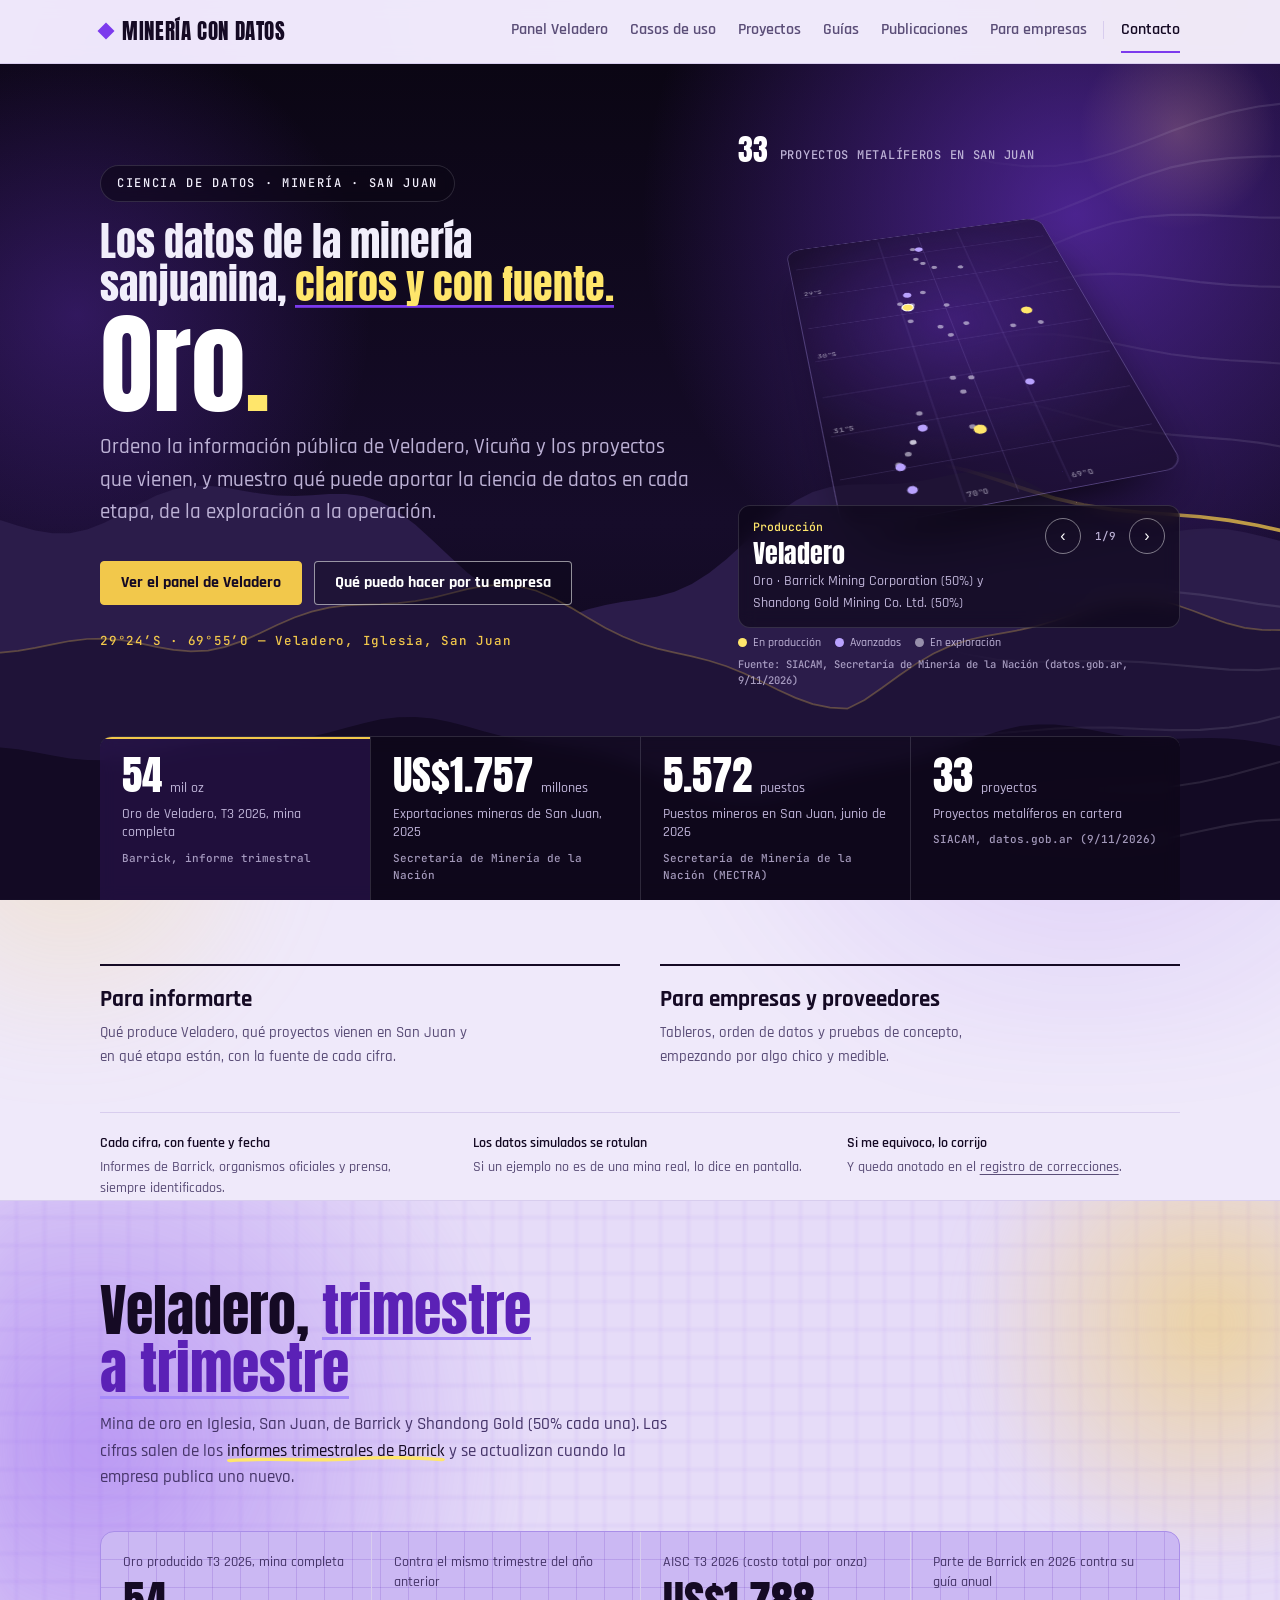
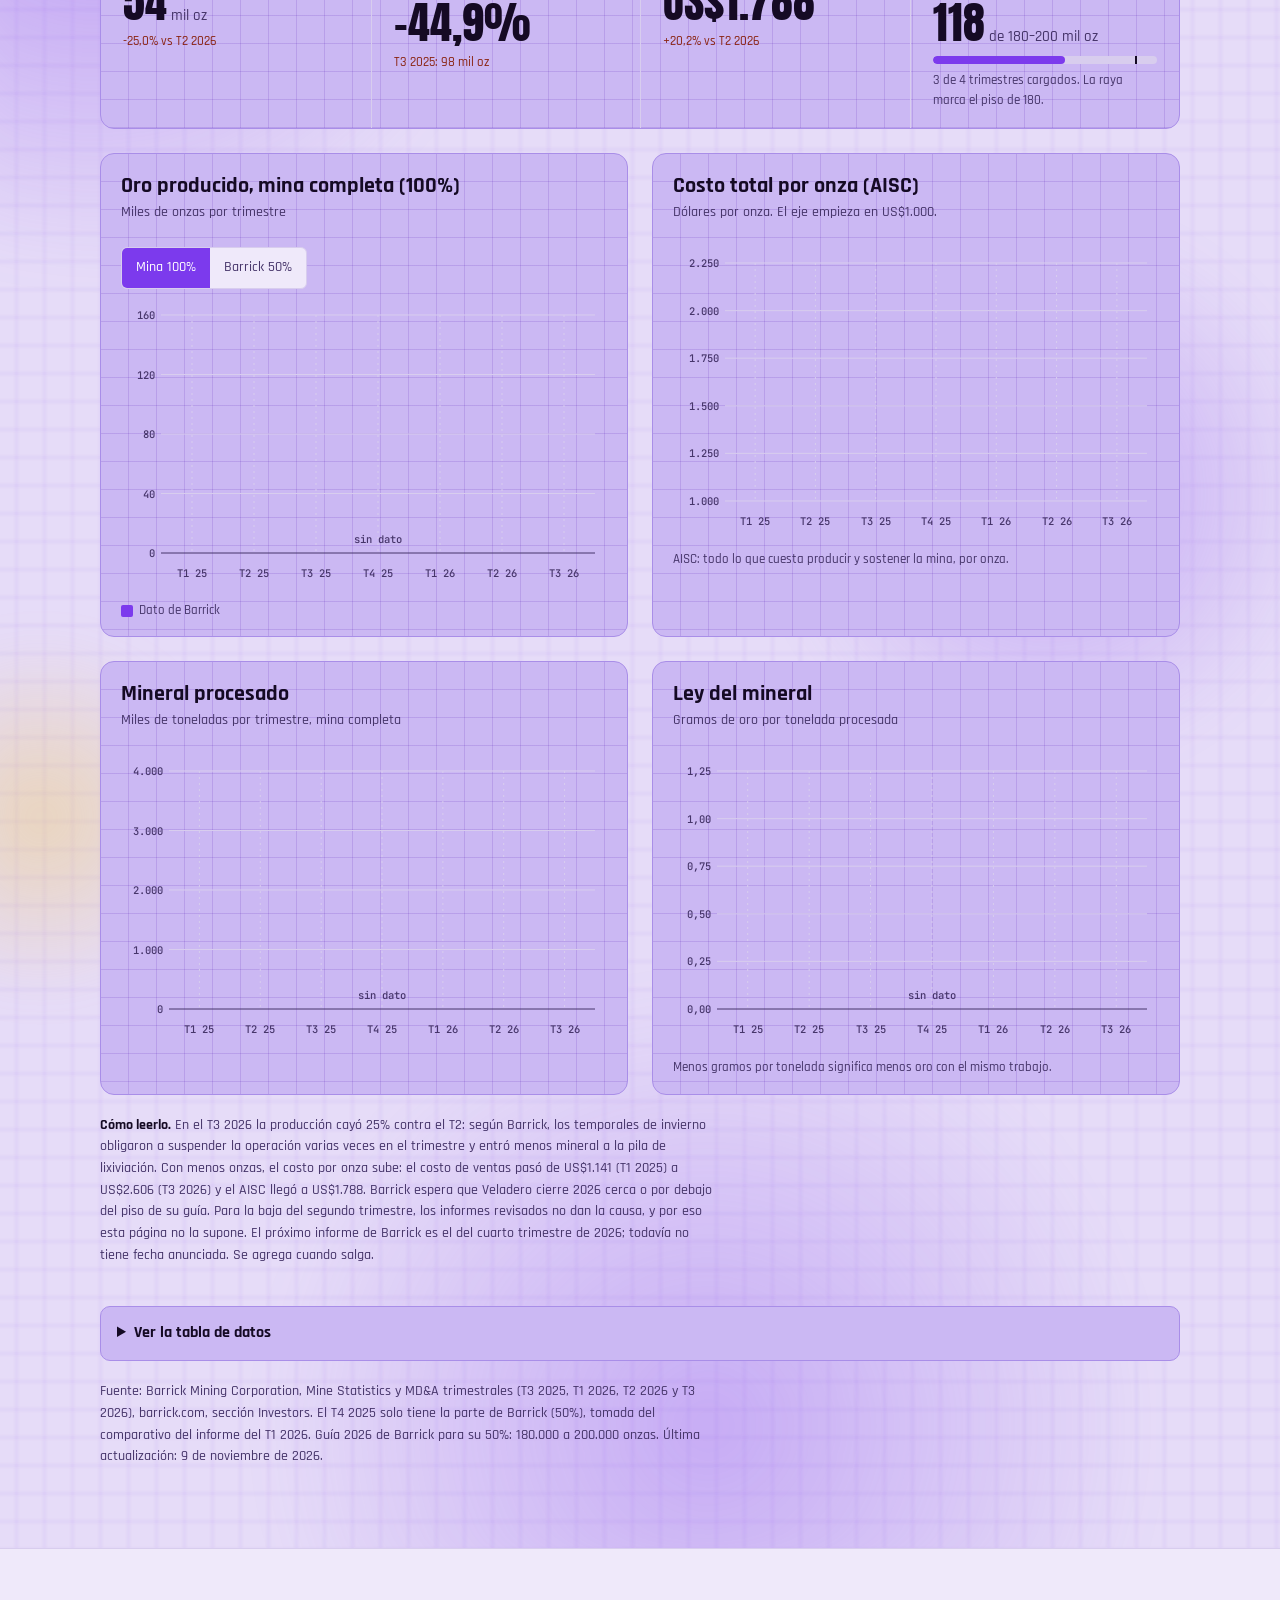
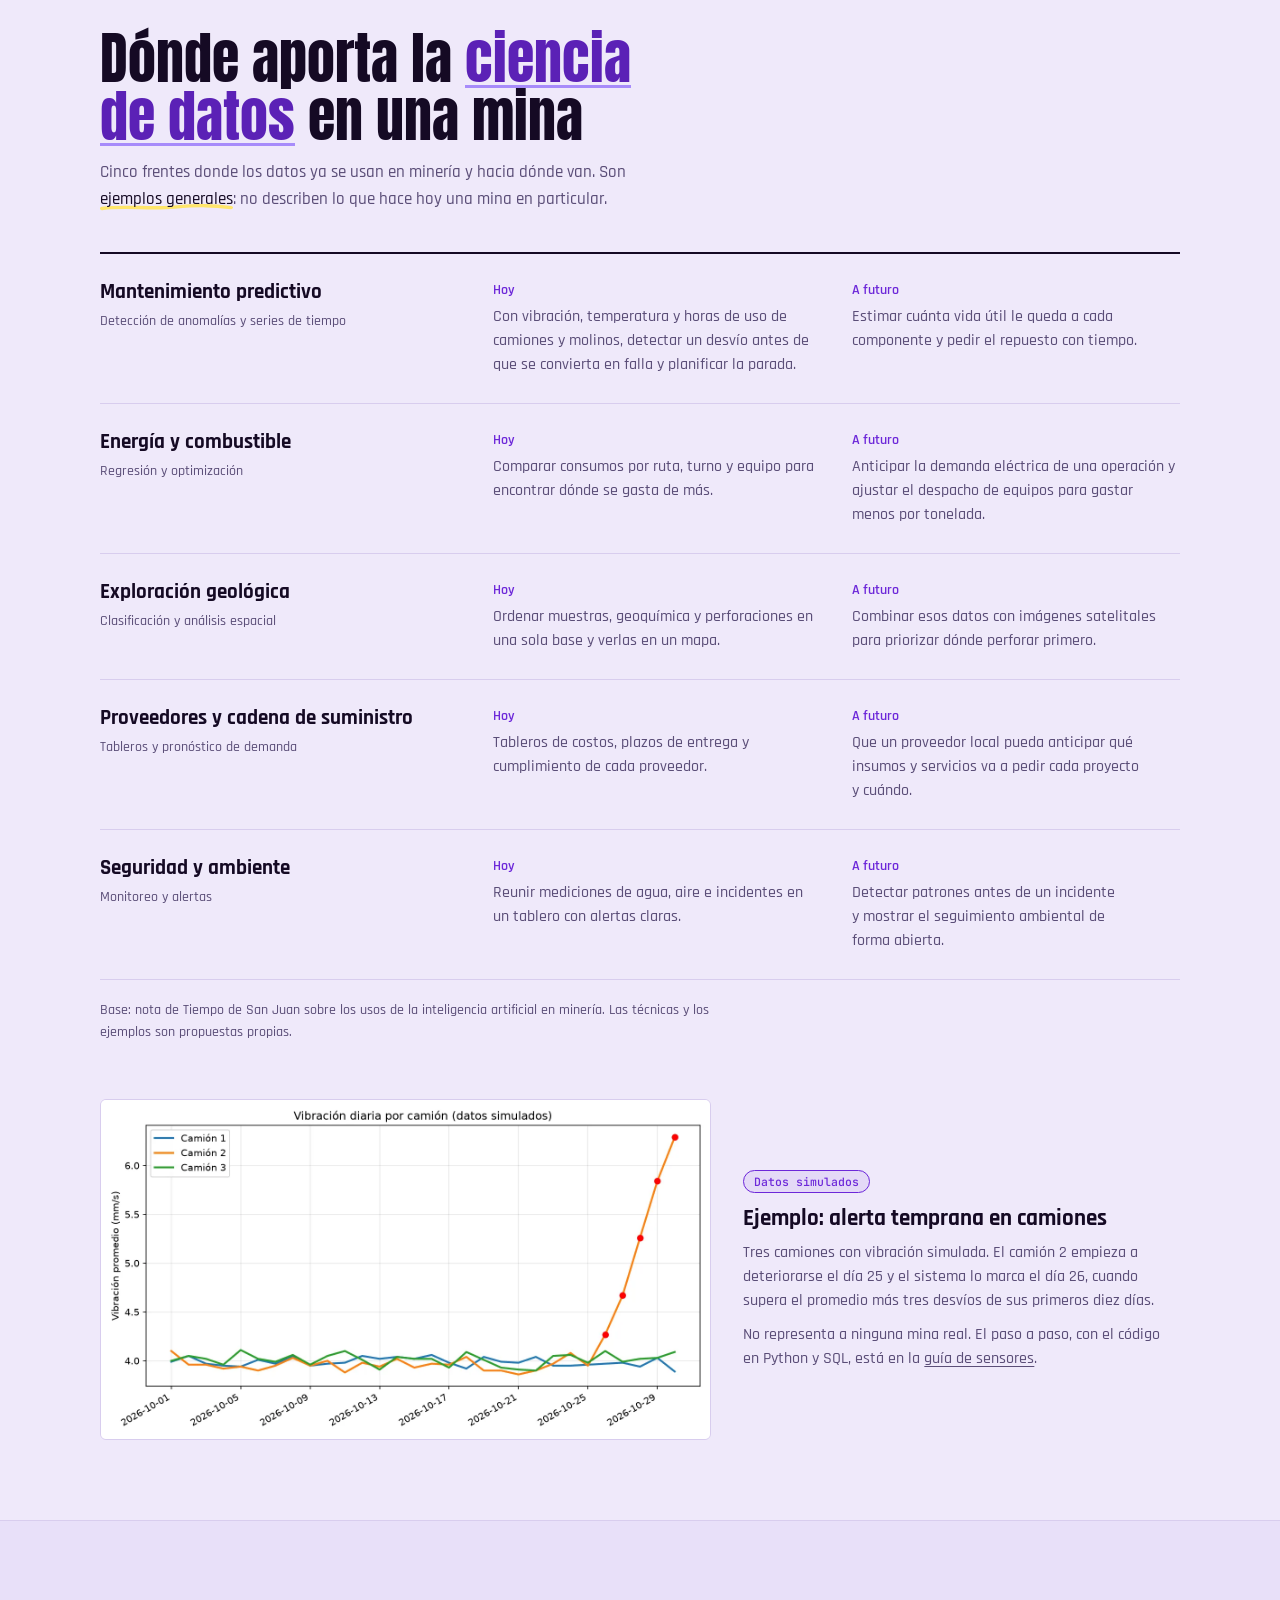
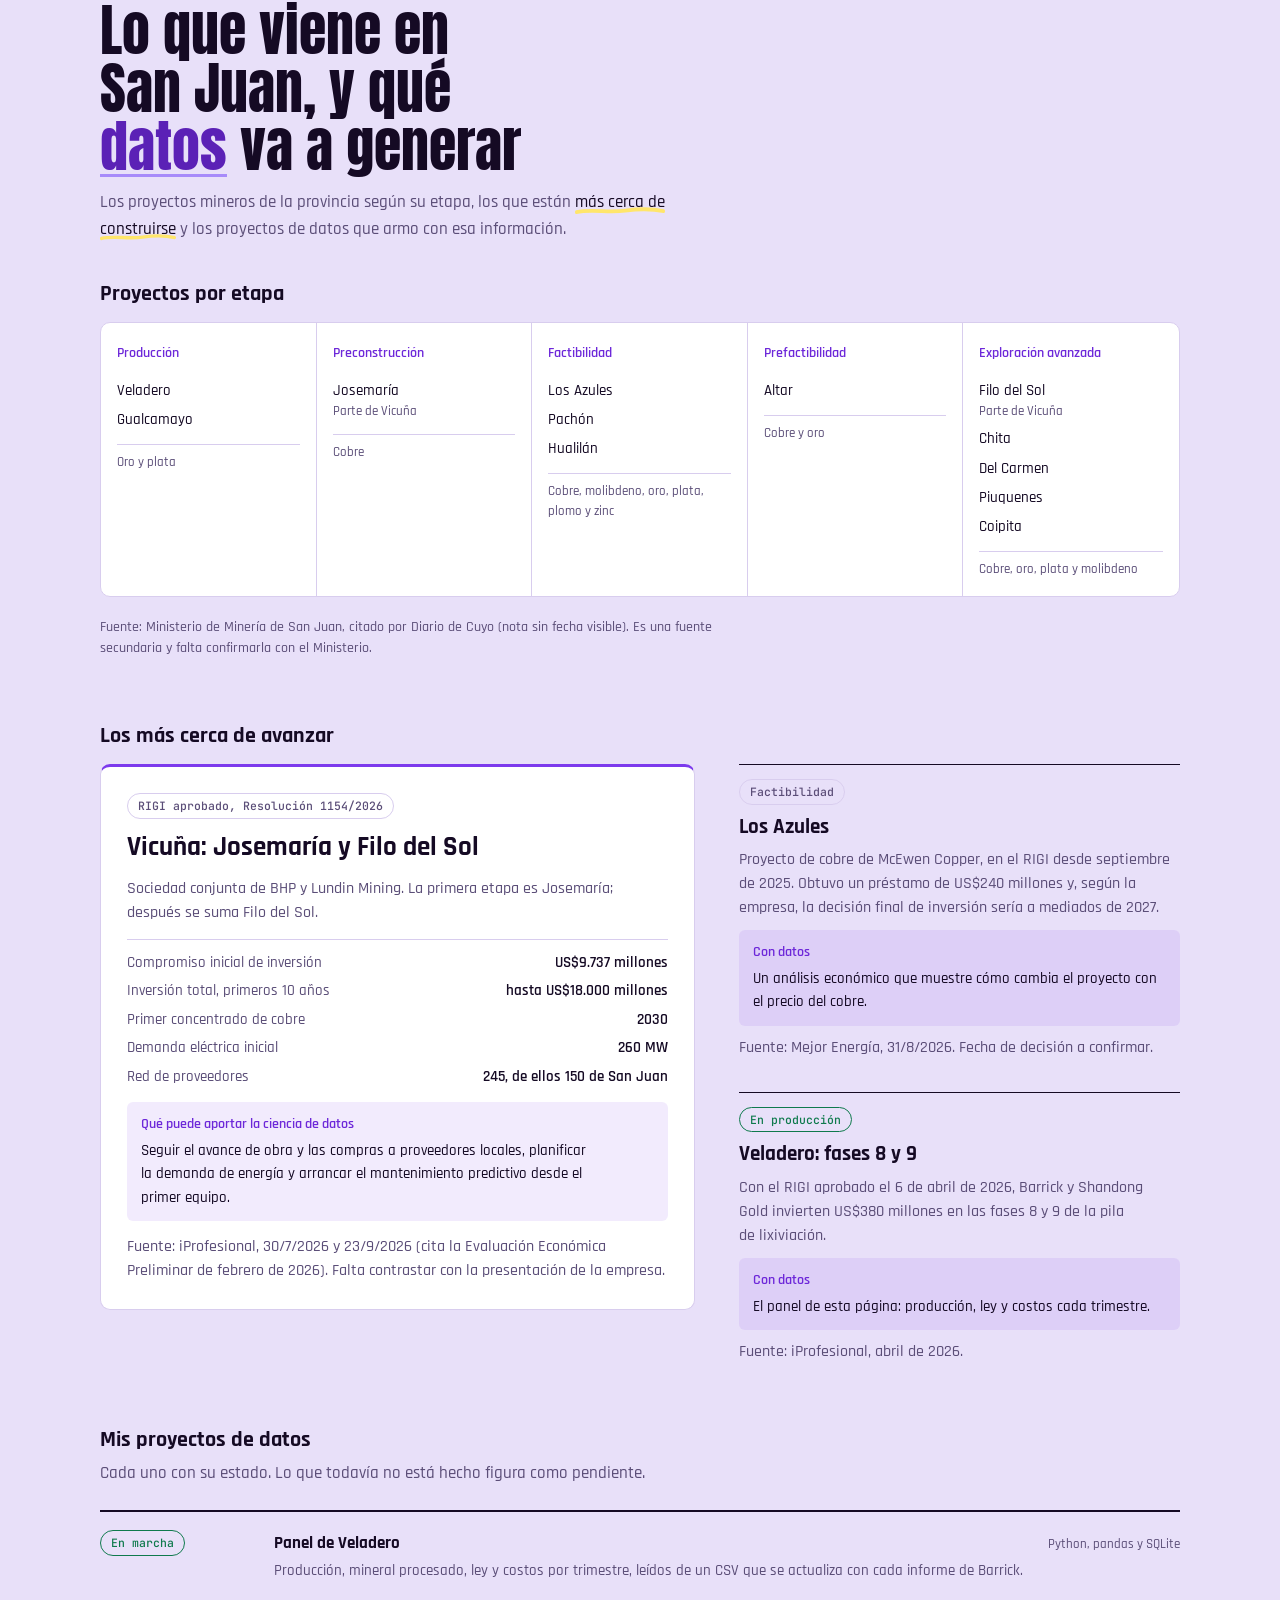
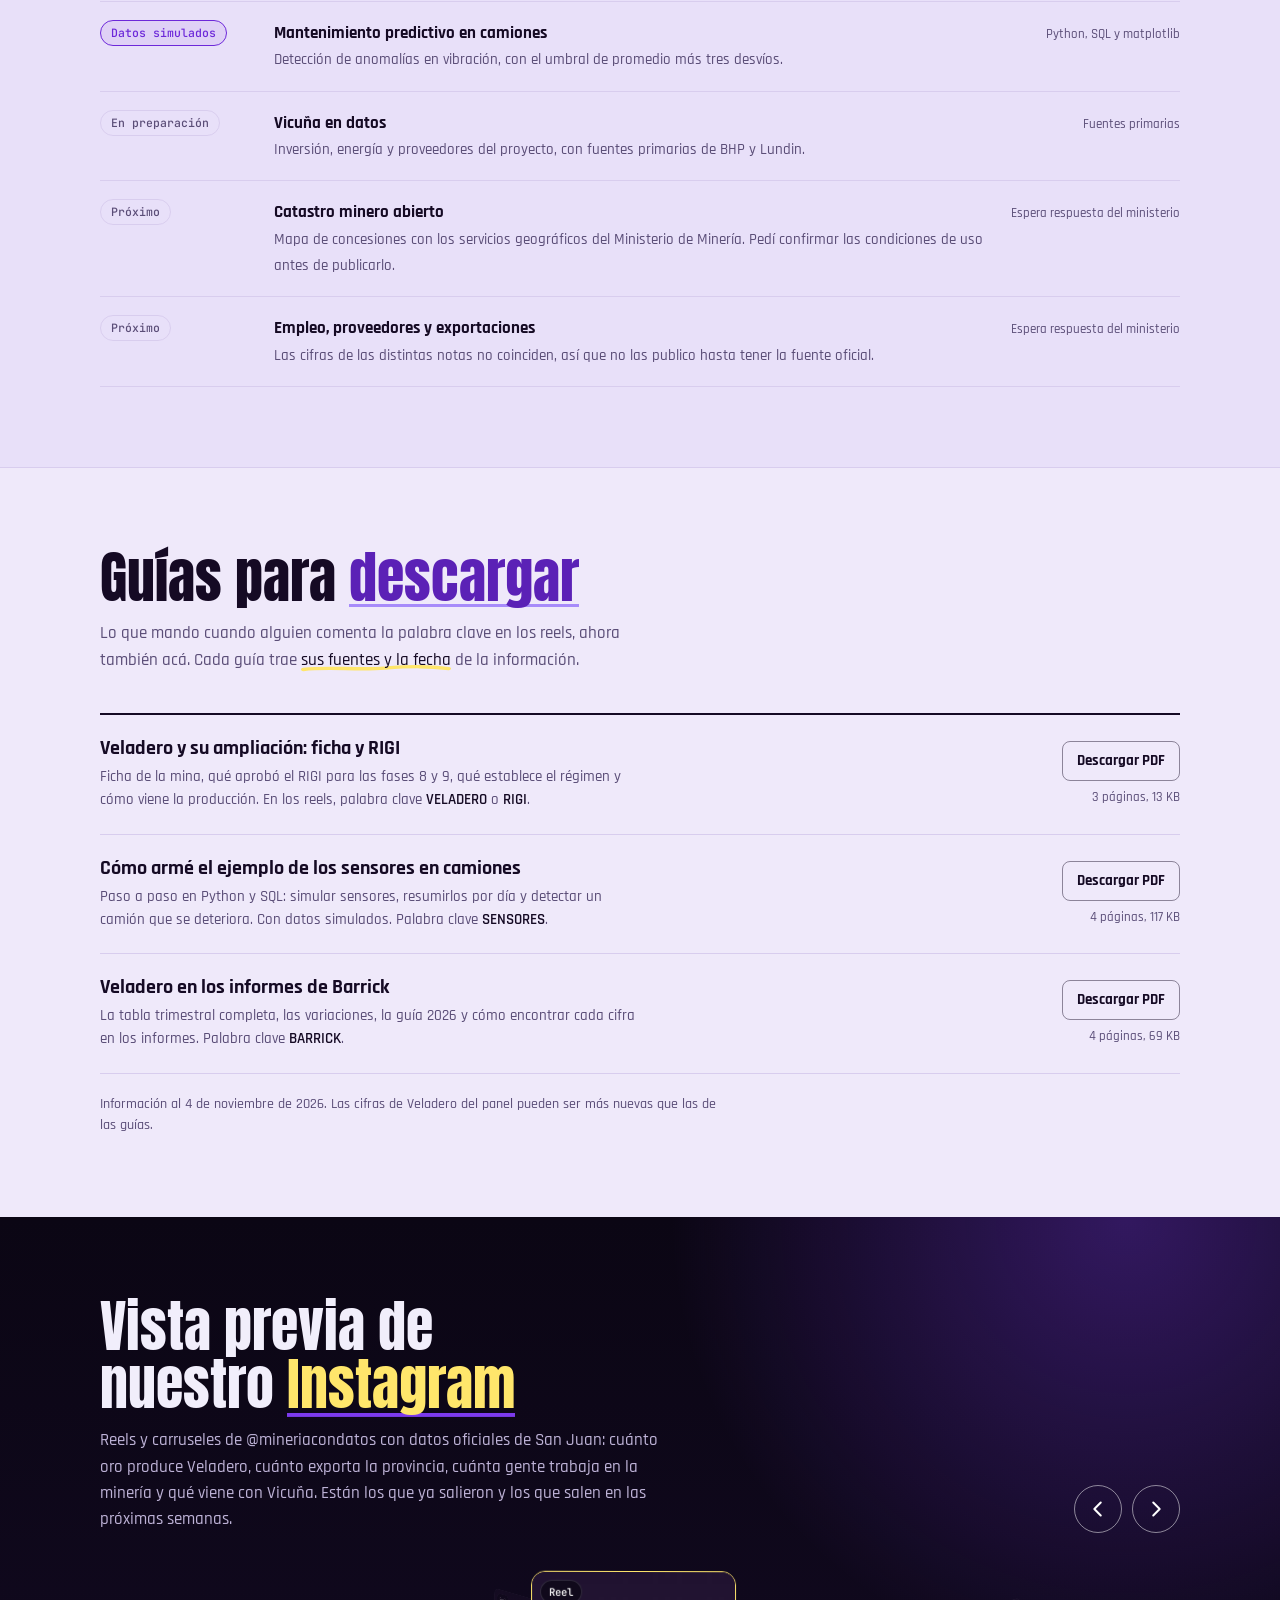
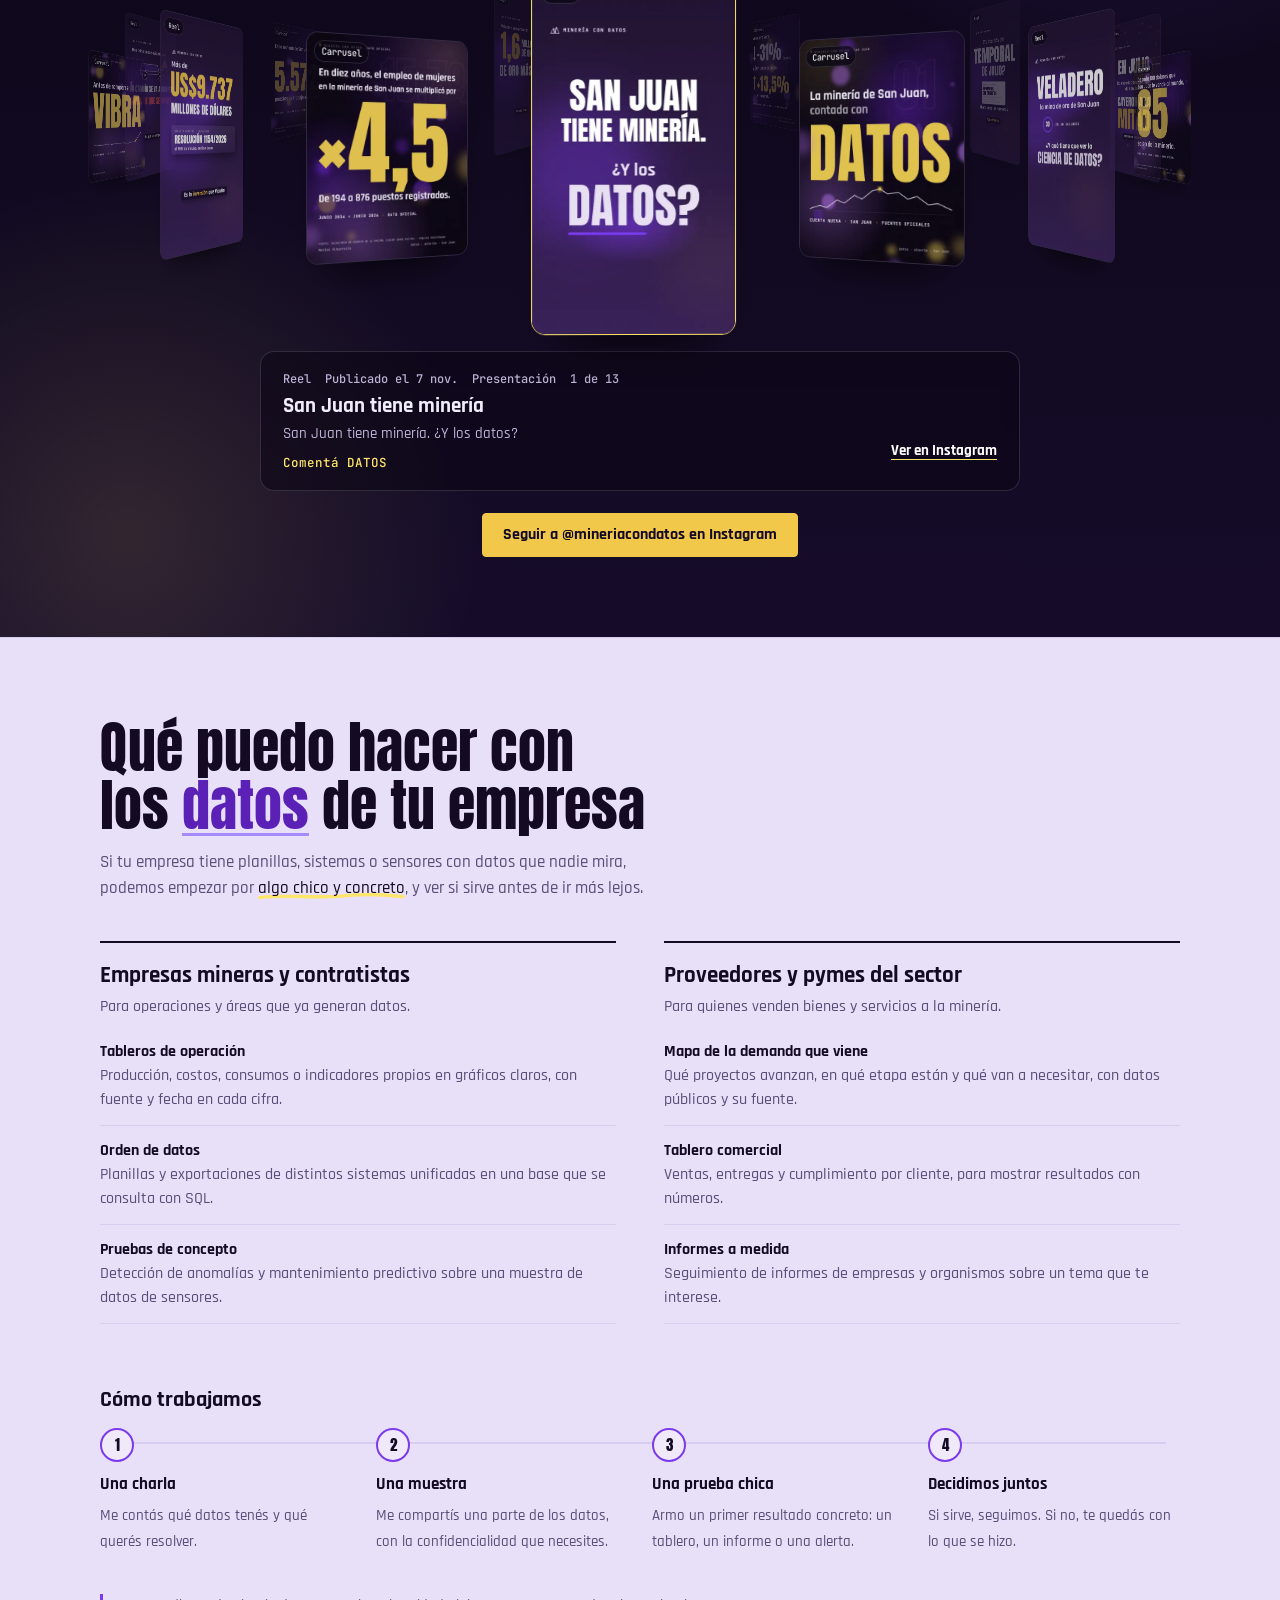
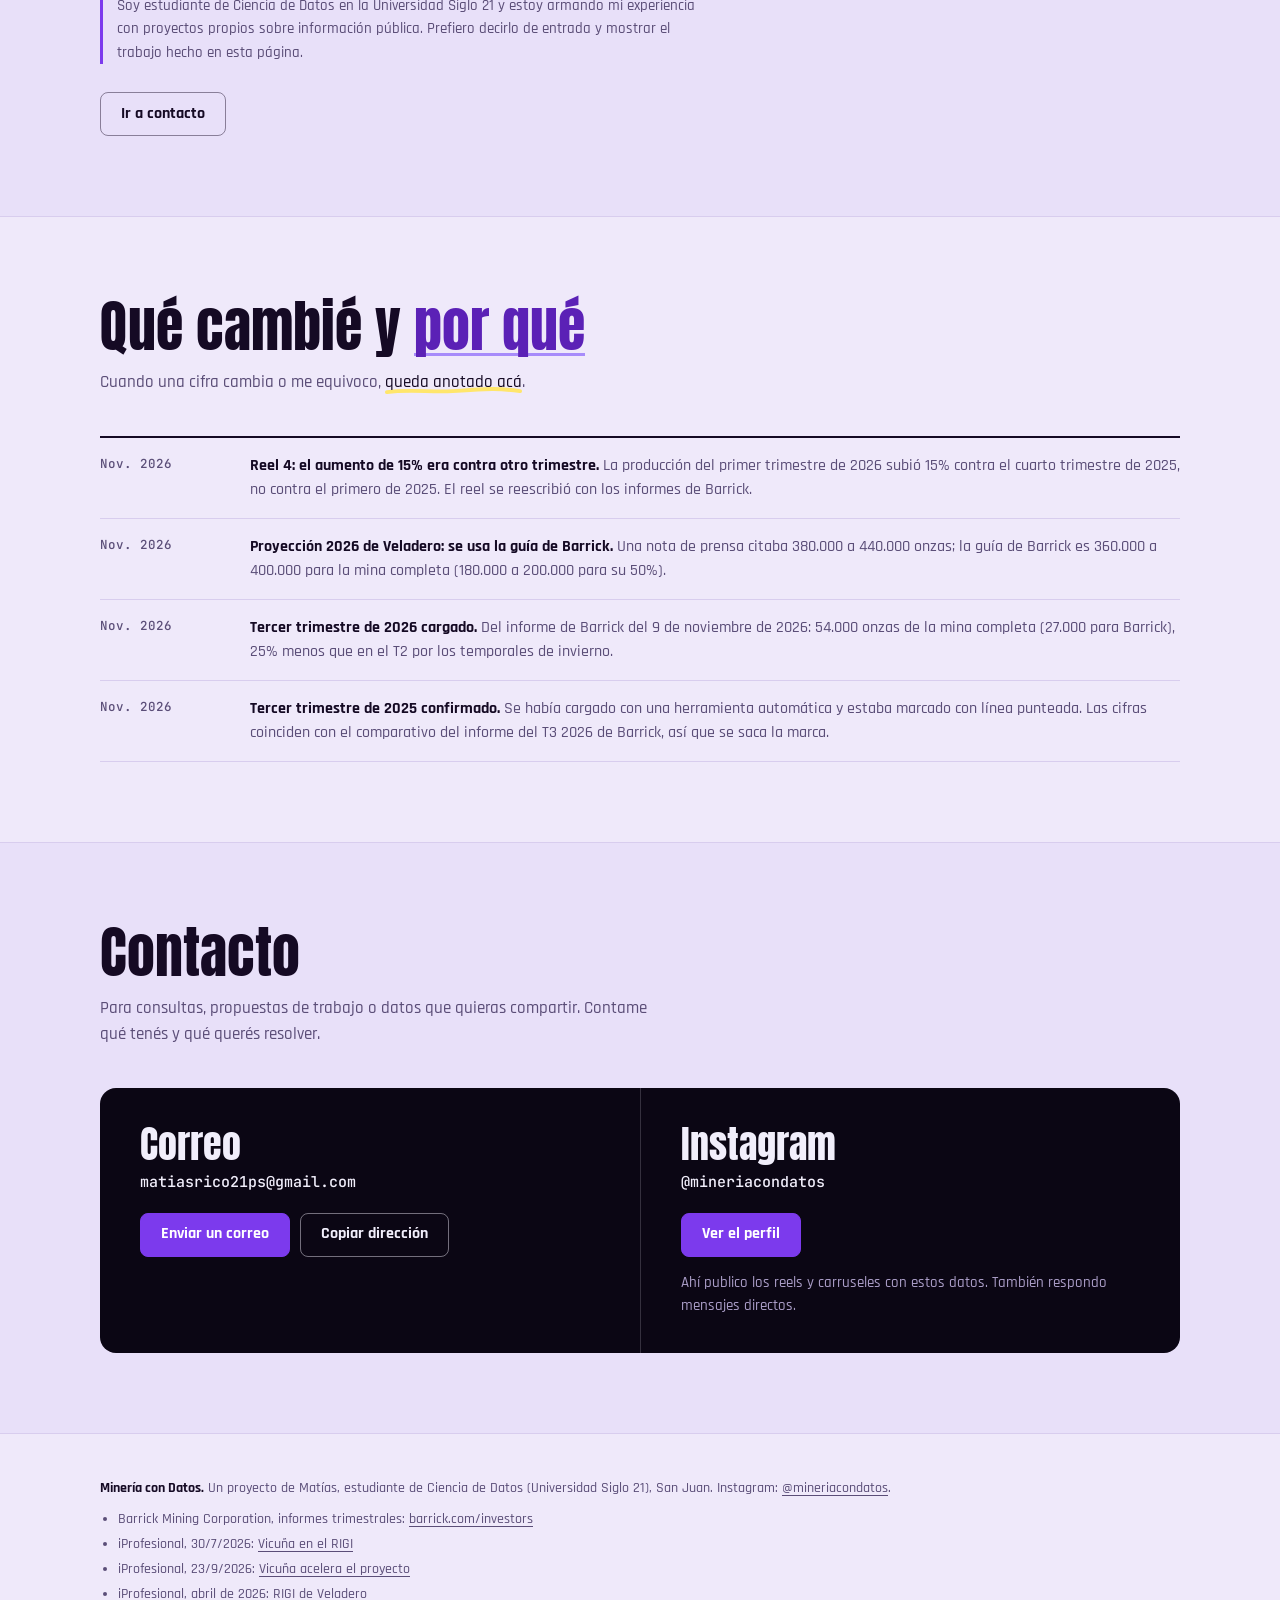
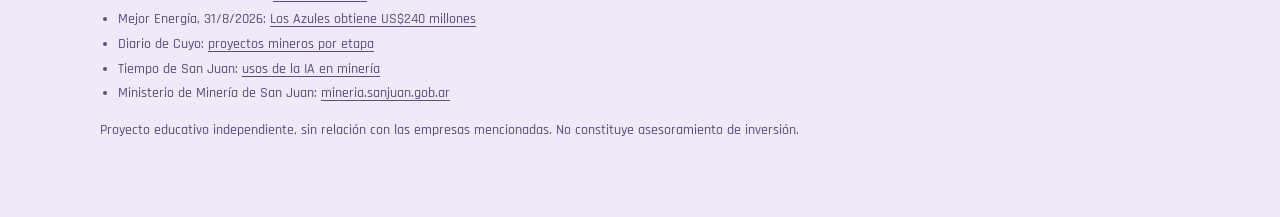
==== commit 4b29bc3a: "Sección de Instagram: título y bajada nuevos - "Vista previa de nuestro Instagram", con Instagram co" ====
--- a/index.html
+++ b/index.html
@@ -350,8 +350,8 @@
   <div class="wrap">
     <div class="vit-head">
       <div class="sec-head">
-        <h2>Reels y carruseles, en <span class="clave">movimiento</span></h2>
-        <p>Lo que publico en @mineriacondatos. Arrastrá el óvalo, tocá una tarjeta o usá las flechas: la que queda adelante se reproduce sin sonido.</p>
+        <h2>Vista previa de nuestro <span class="clave">Instagram</span></h2>
+        <p>Reels y carruseles de @mineriacondatos con datos oficiales de San Juan: cuánto oro produce Veladero, cuánto exporta la provincia, cuánta gente trabaja en la minería y qué viene con Vicuña. Están los que ya salieron y los que salen en las próximas semanas.</p>
       </div>
       <div class="vit-ctl">
         <button type="button" class="vit-flecha" data-dir="-1" aria-label="Girar a la publicación anterior">
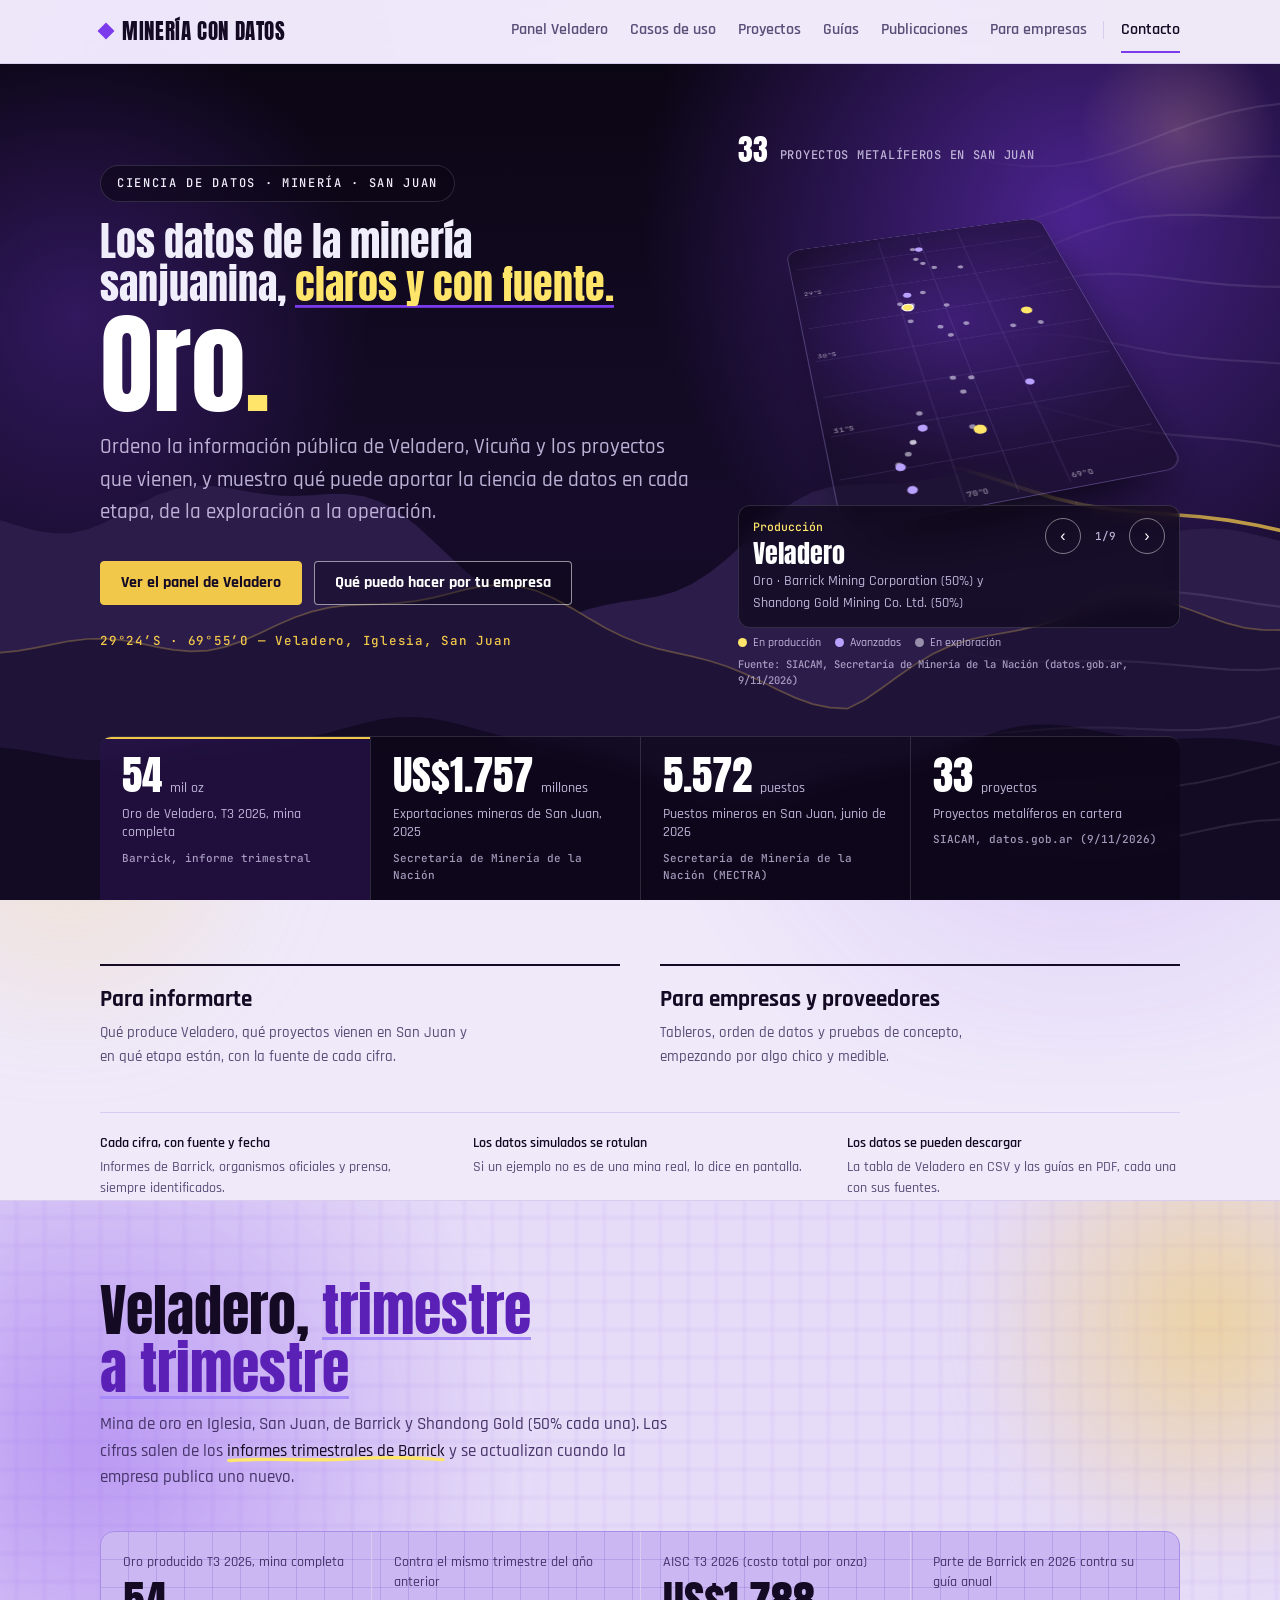
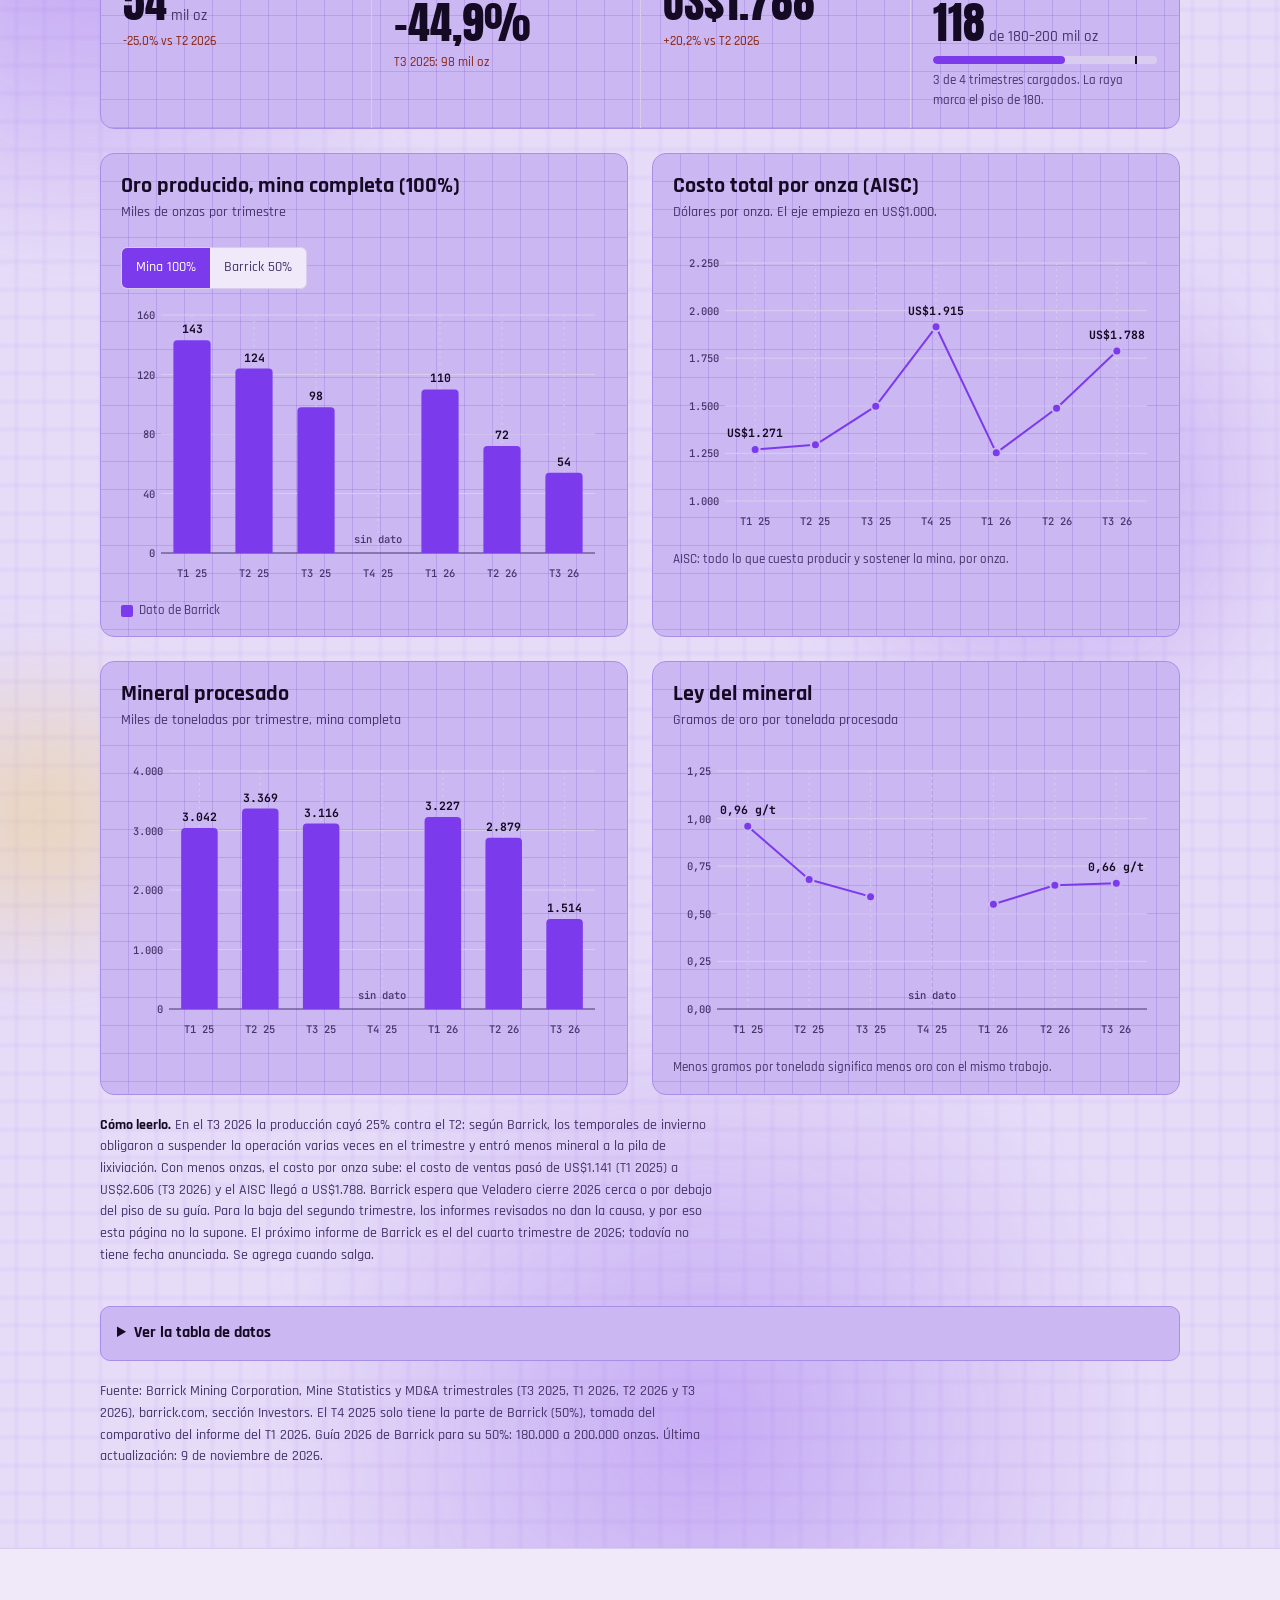
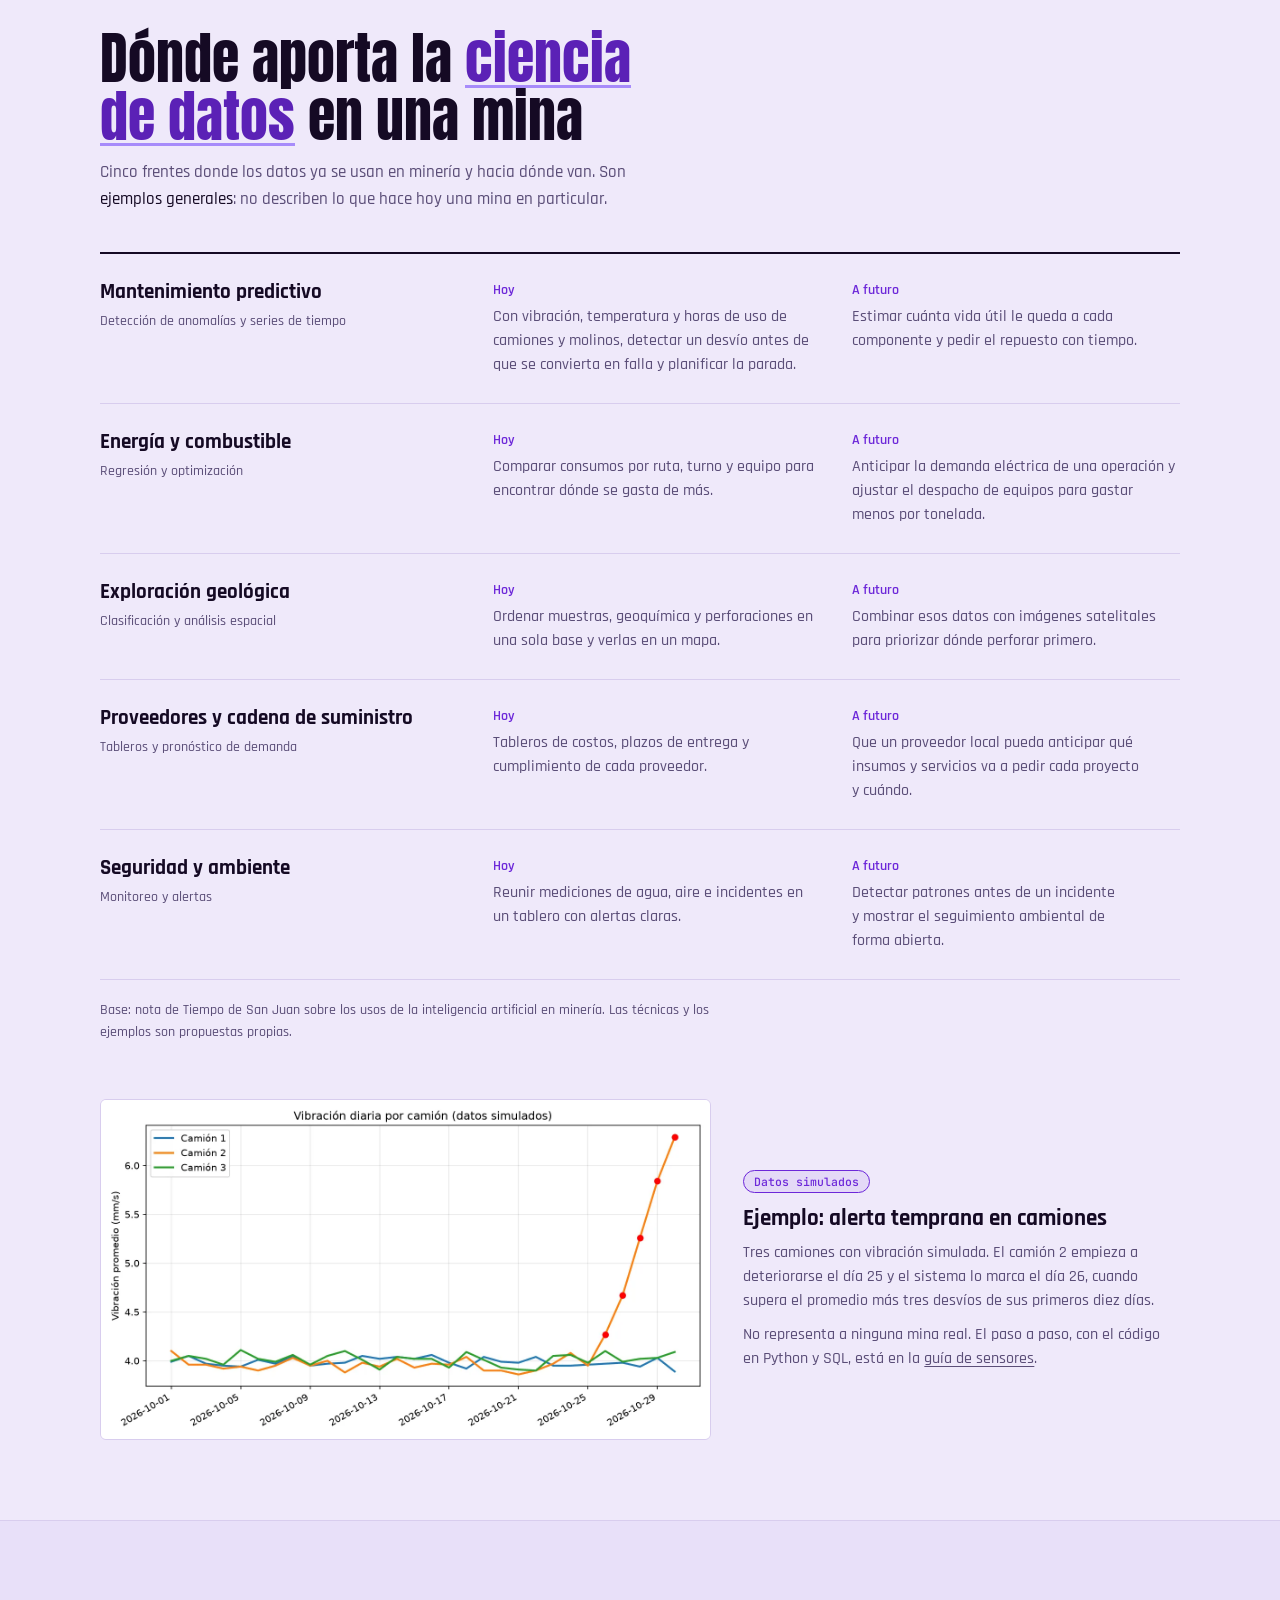
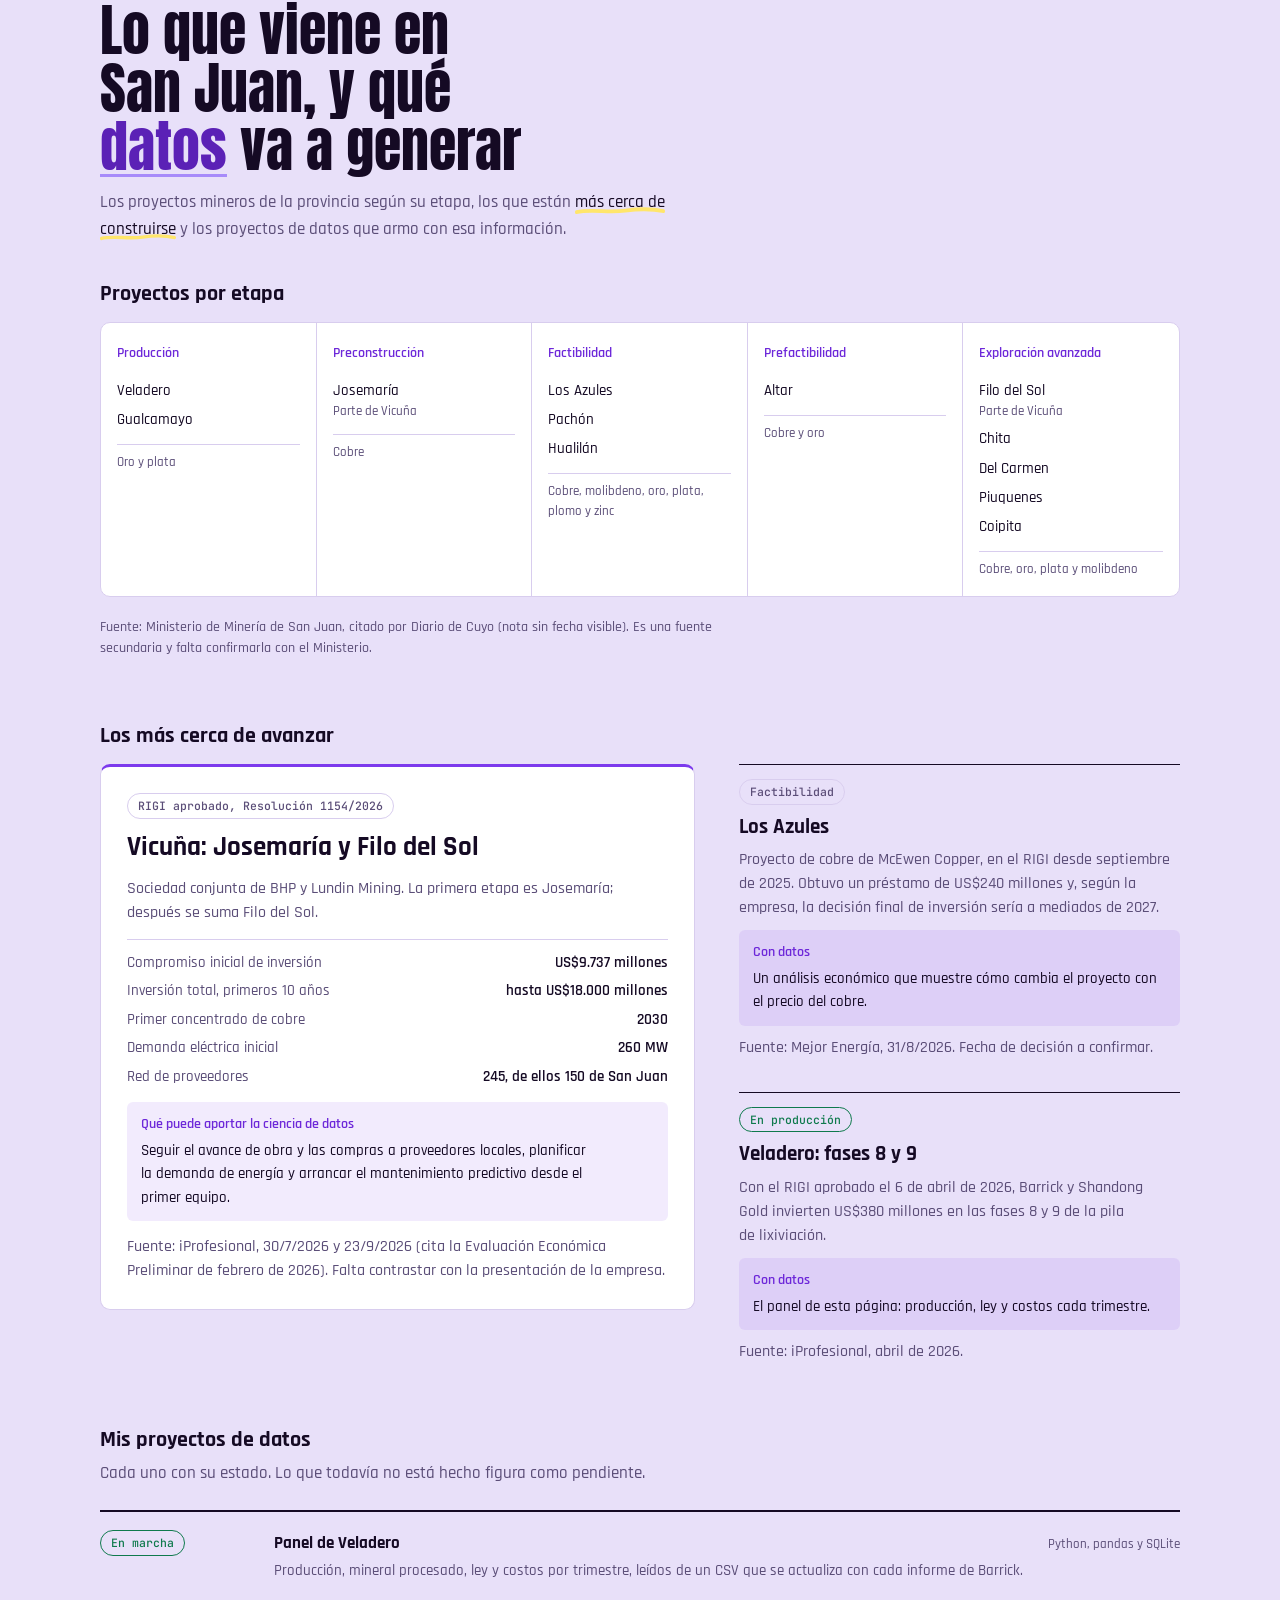
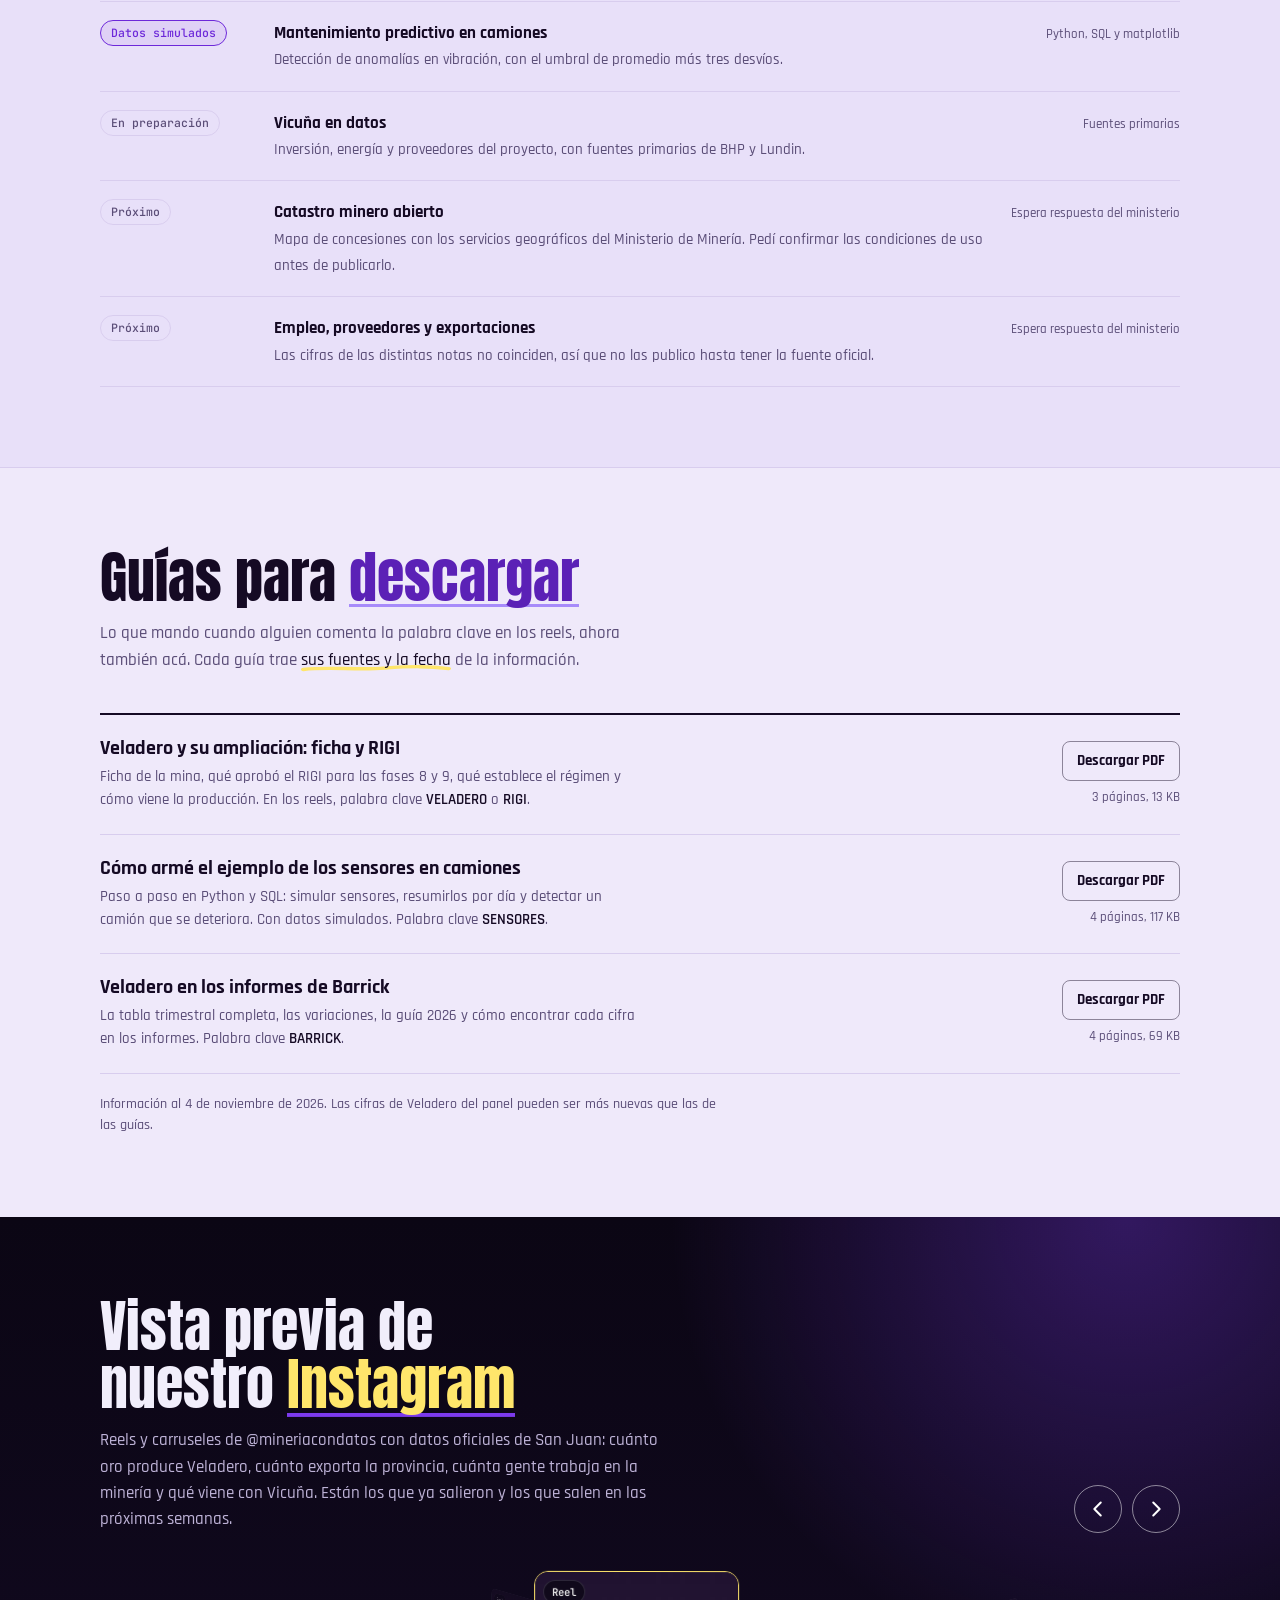
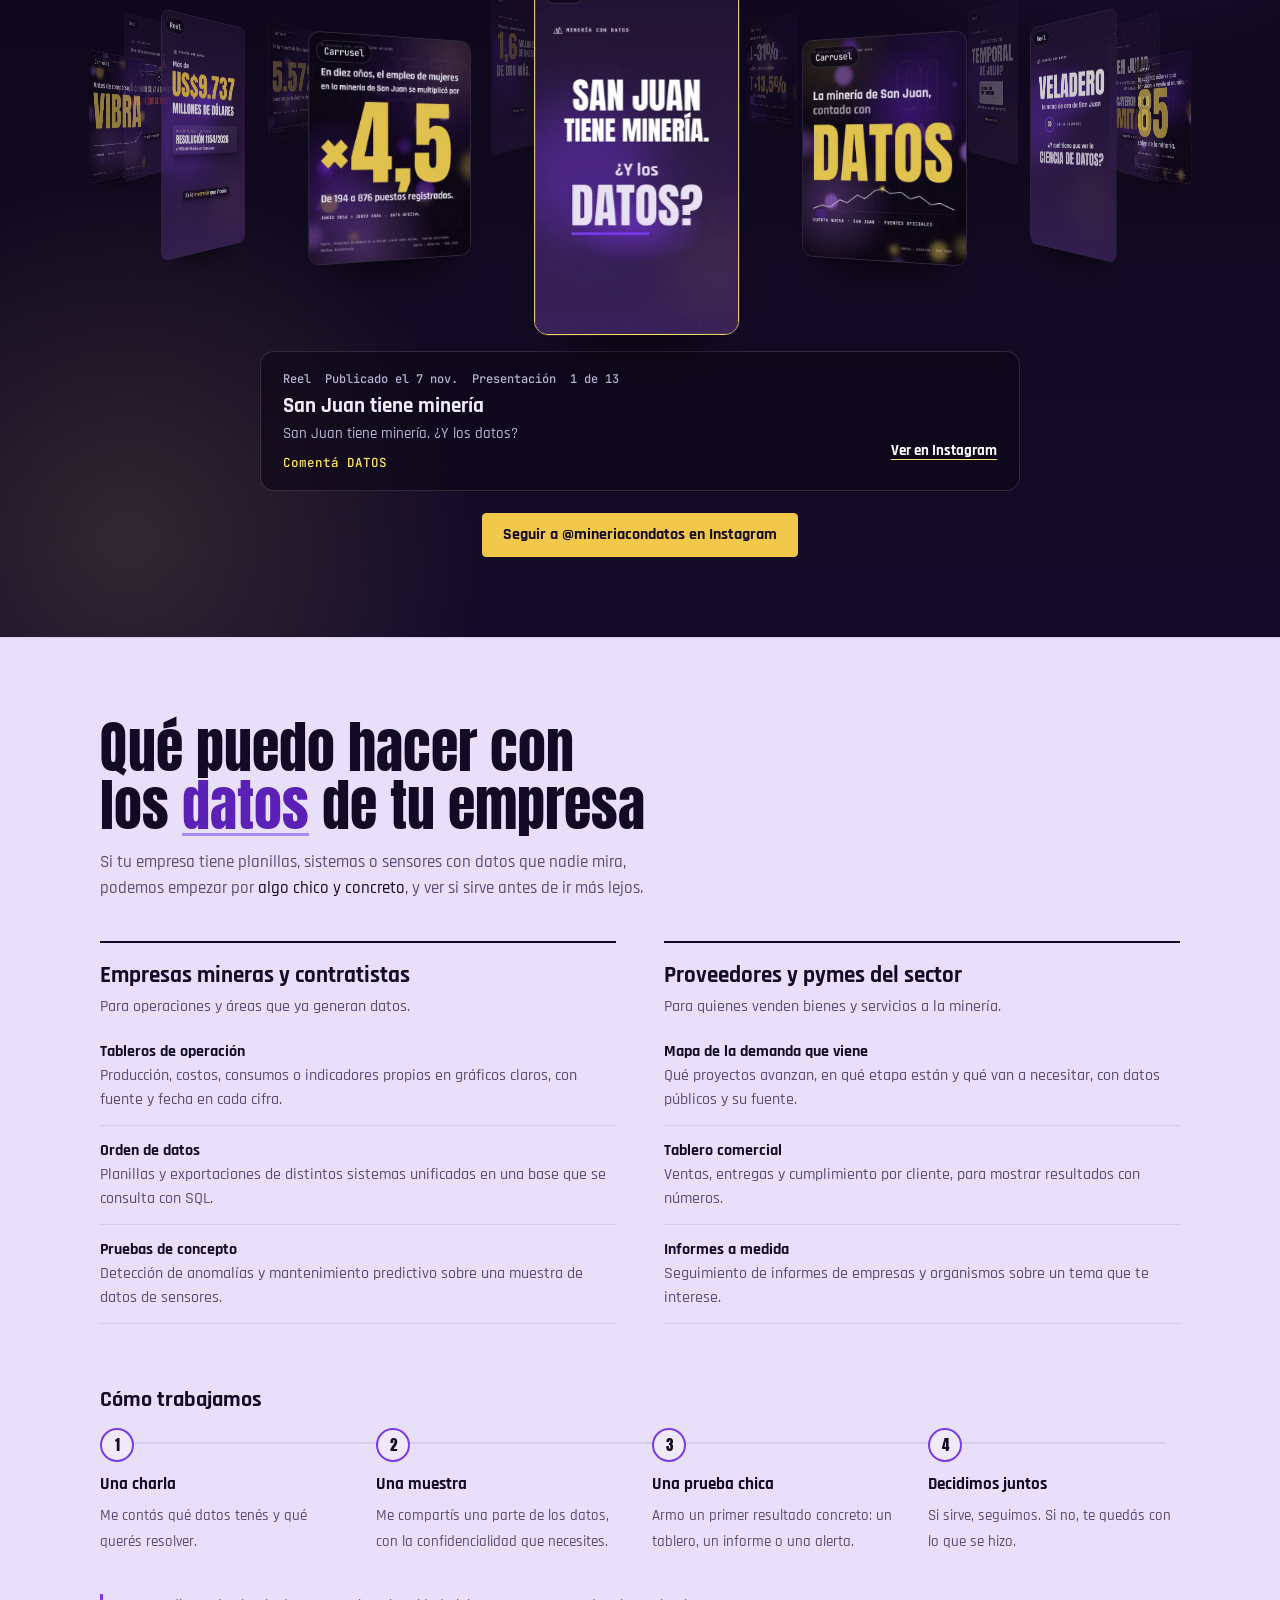
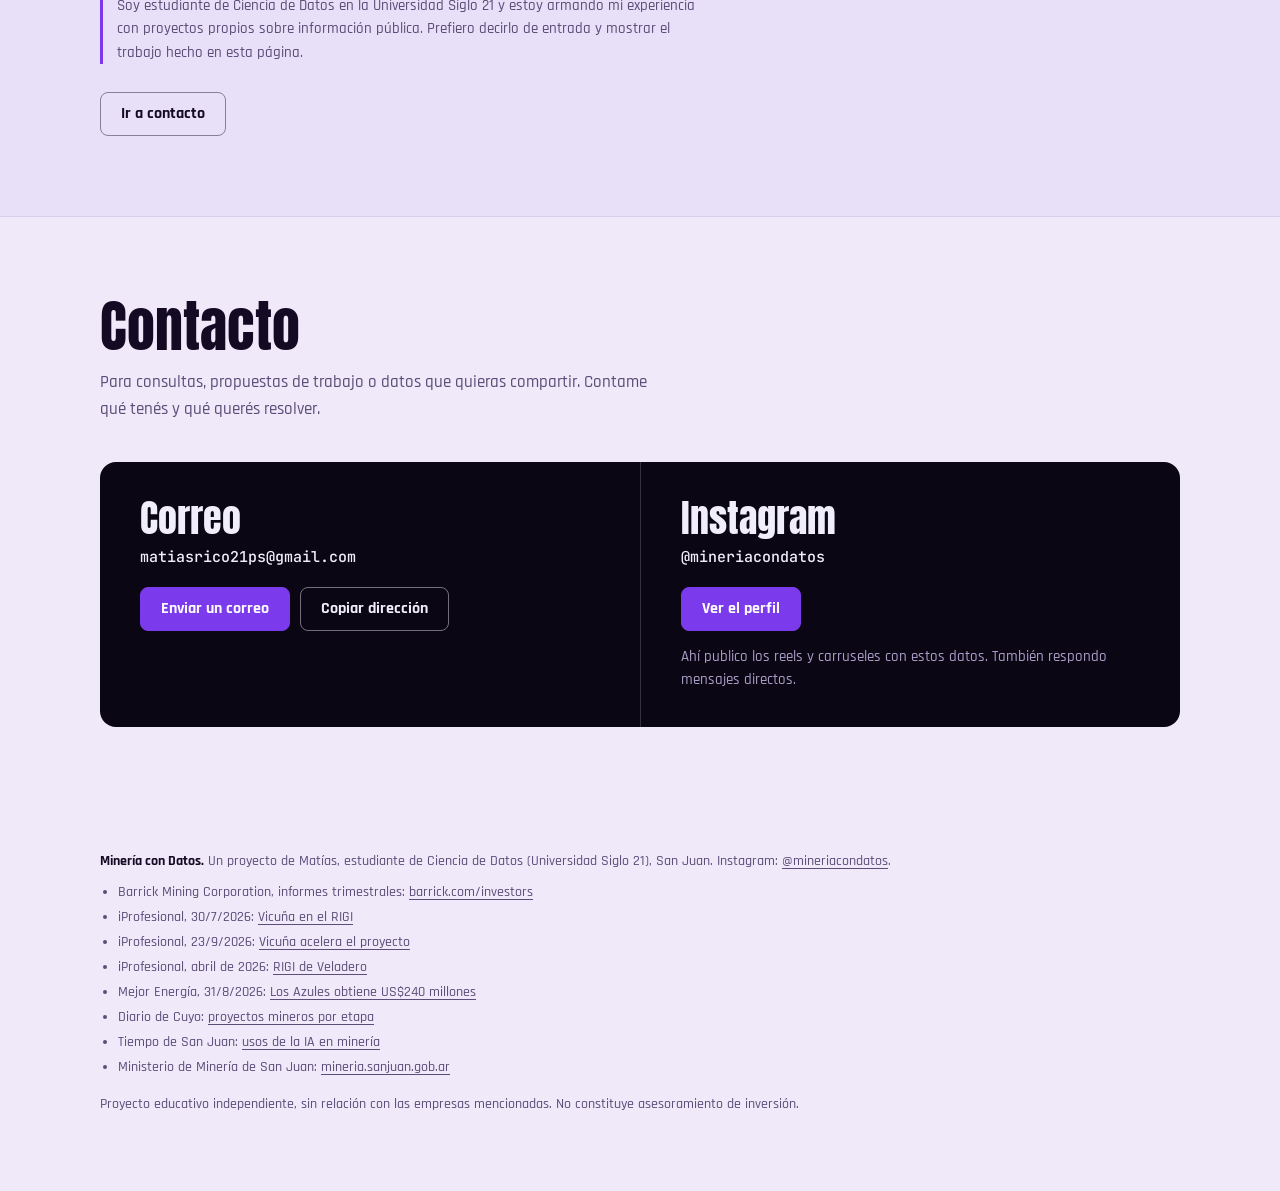
==== commit 64e487fb: "Se saca la sección de correcciones - Fuera "Qué cambié y por qué" y su link en la portada; en su lug" ====
--- a/index.html
+++ b/index.html
@@ -23,7 +23,7 @@
 <link rel="preconnect" href="https://fonts.googleapis.com">
 <link rel="preconnect" href="https://fonts.gstatic.com" crossorigin>
 <link rel="stylesheet" href="https://fonts.googleapis.com/css2?family=Anton&family=JetBrains+Mono:wght@500;700&family=Rajdhani:wght@500;600;700&display=swap">
-<link rel="stylesheet" href="estilos.css?v=bbaad67c">
+<link rel="stylesheet" href="estilos.css?v=25d33305">
 <script type="application/ld+json">
 {
   "@context": "https://schema.org",
@@ -122,7 +122,7 @@
     <div class="method">
       <div><b>Cada cifra, con fuente y fecha</b>Informes de Barrick, organismos oficiales y prensa, siempre identificados.</div>
       <div><b>Los datos simulados se rotulan</b>Si un ejemplo no es de una mina real, lo dice en pantalla.</div>
-      <div><b>Si me equivoco, lo corrijo</b>Y queda anotado en el <a href="#correcciones">registro de correcciones</a>.</div>
+      <div><b>Los datos se pueden descargar</b>La tabla de Veladero en CSV y las guías en PDF, cada una con sus fuentes.</div>
     </div>
   </div>
 </div>
@@ -413,24 +413,8 @@
   </div>
 </section>
 
-<!-- ============ CORRECCIONES ============ -->
-<section id="correcciones">
-  <div class="wrap">
-    <div class="sec-head">
-      <h2>Qué cambié y <span class="clave">por qué</span></h2>
-      <p>Cuando una cifra cambia o me equivoco, <span class="subra">queda anotado acá</span>.</p>
-    </div>
-    <ul class="log">
-      <li><time datetime="2026-11">Nov. 2026</time><div><b>Reel 4: el aumento de 15% era contra otro trimestre.</b><span> La producción del primer trimestre de 2026 subió 15% contra el cuarto trimestre de 2025, no contra el primero de 2025. El reel se reescribió con los informes de Barrick.</span></div></li>
-      <li><time datetime="2026-11">Nov. 2026</time><div><b>Proyección 2026 de Veladero: se usa la guía de Barrick.</b><span> Una nota de prensa citaba 380.000 a 440.000 onzas; la guía de Barrick es 360.000 a 400.000 para la mina completa (180.000 a 200.000 para su 50%).</span></div></li>
-      <li><time datetime="2026-11-09">Nov. 2026</time><div><b>Tercer trimestre de 2026 cargado.</b><span> Del informe de Barrick del 9 de noviembre de 2026: 54.000 onzas de la mina completa (27.000 para Barrick), 25% menos que en el T2 por los temporales de invierno.</span></div></li>
-      <li><time datetime="2026-11-09">Nov. 2026</time><div><b>Tercer trimestre de 2025 confirmado.</b><span> Se había cargado con una herramienta automática y estaba marcado con línea punteada. Las cifras coinciden con el comparativo del informe del T3 2026 de Barrick, así que se saca la marca.</span></div></li>
-    </ul>
-  </div>
-</section>
-
 <!-- ============ CONTACTO ============ -->
-<section class="alt" id="contacto">
+<section id="contacto">
   <div class="wrap">
     <div class="sec-head">
       <h2>Contacto</h2>
--- a/estilos.css
+++ b/estilos.css
@@ -514,13 +514,6 @@
 .mailbox{display:flex;gap:10px;flex-wrap:wrap;align-items:center}
 .mailtxt{overflow-wrap:anywhere}
 
-/* ---------- Correcciones ---------- */
-.log{list-style:none;margin:0;padding:0;border-top:2px solid var(--fg)}
-.log li{display:grid;grid-template-columns:130px minmax(0,1fr);gap:4px 20px;padding:16px 0;border-bottom:1px solid var(--line);font-size:15.5px}
-.log time{font-family:var(--font-mono);font-size:12.5px;color:var(--muted)}
-.log span{color:var(--muted)}
-@media (max-width:560px){.log li{grid-template-columns:1fr}}
-
 footer{padding-block:44px 60px;font-size:13.5px;color:var(--muted)}
 footer ul{margin:10px 0 0;padding-left:18px}
 footer li{margin-bottom:4px;overflow-wrap:anywhere}
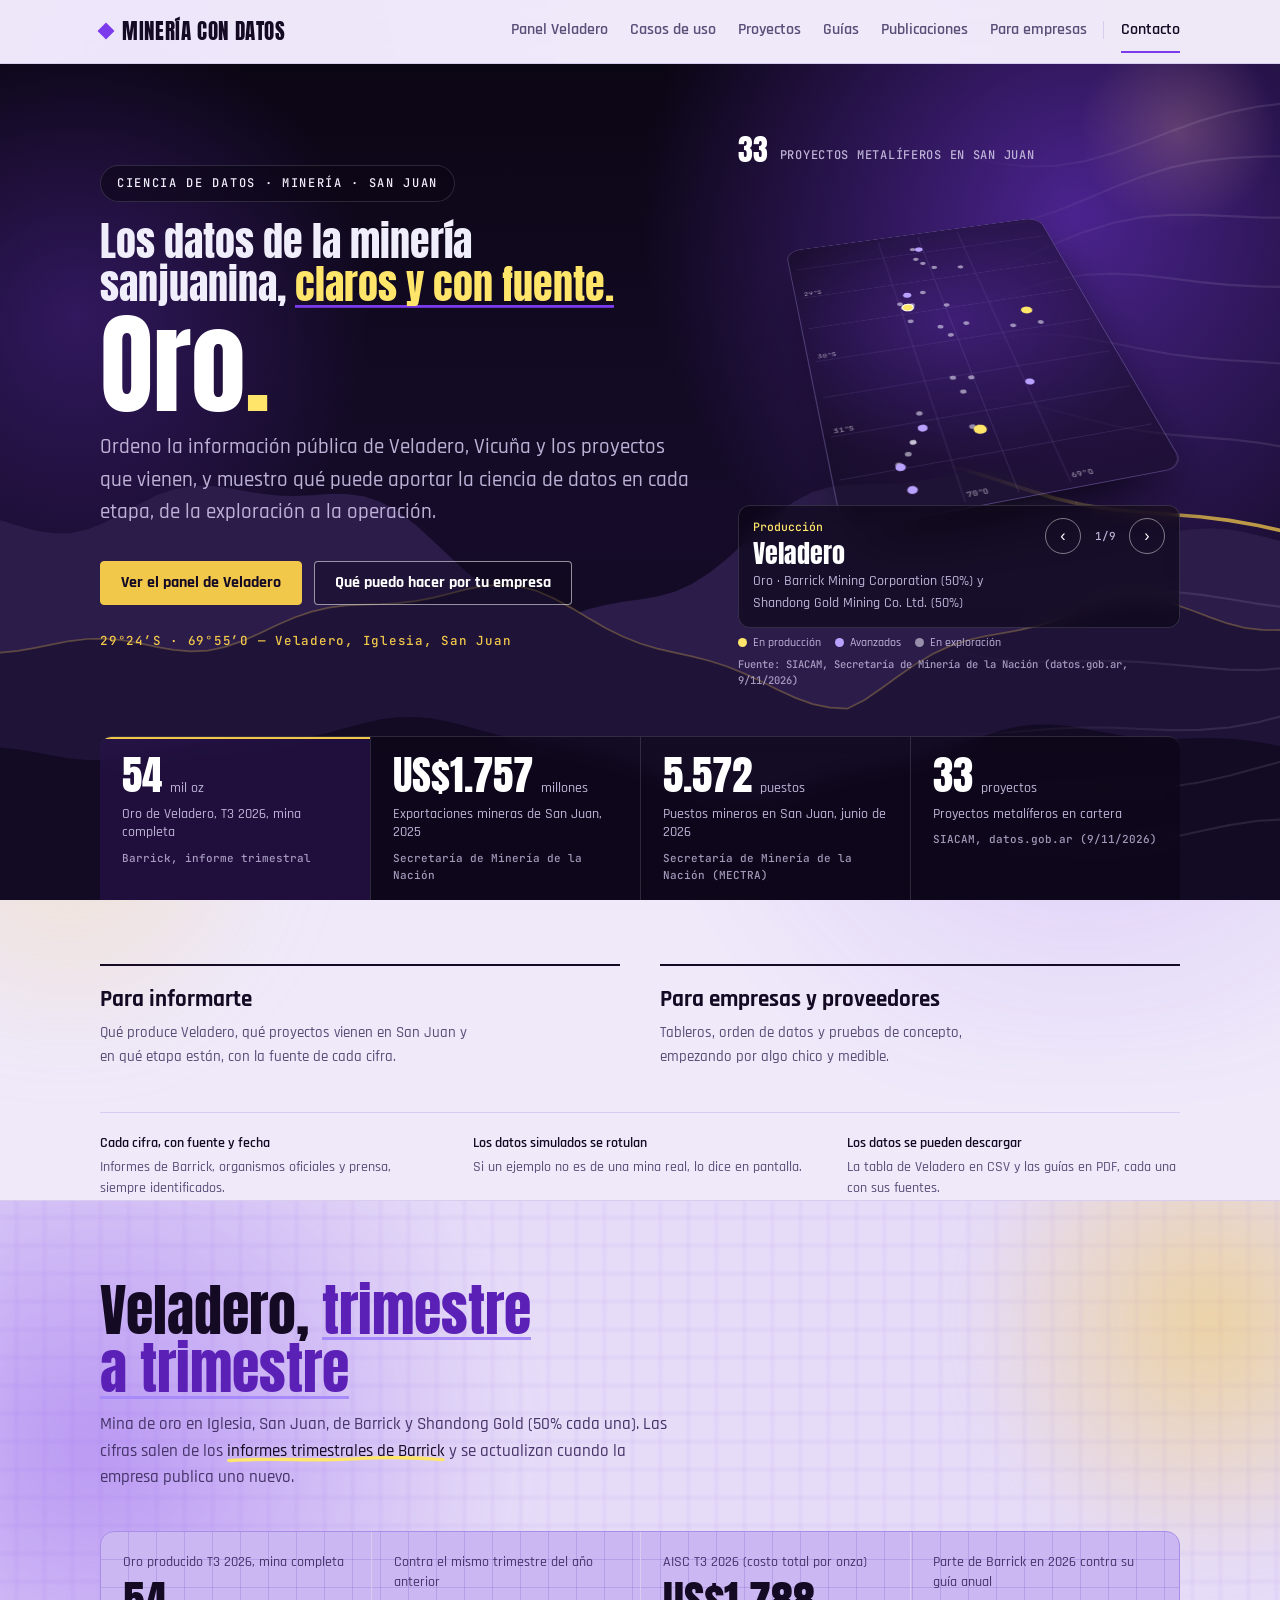
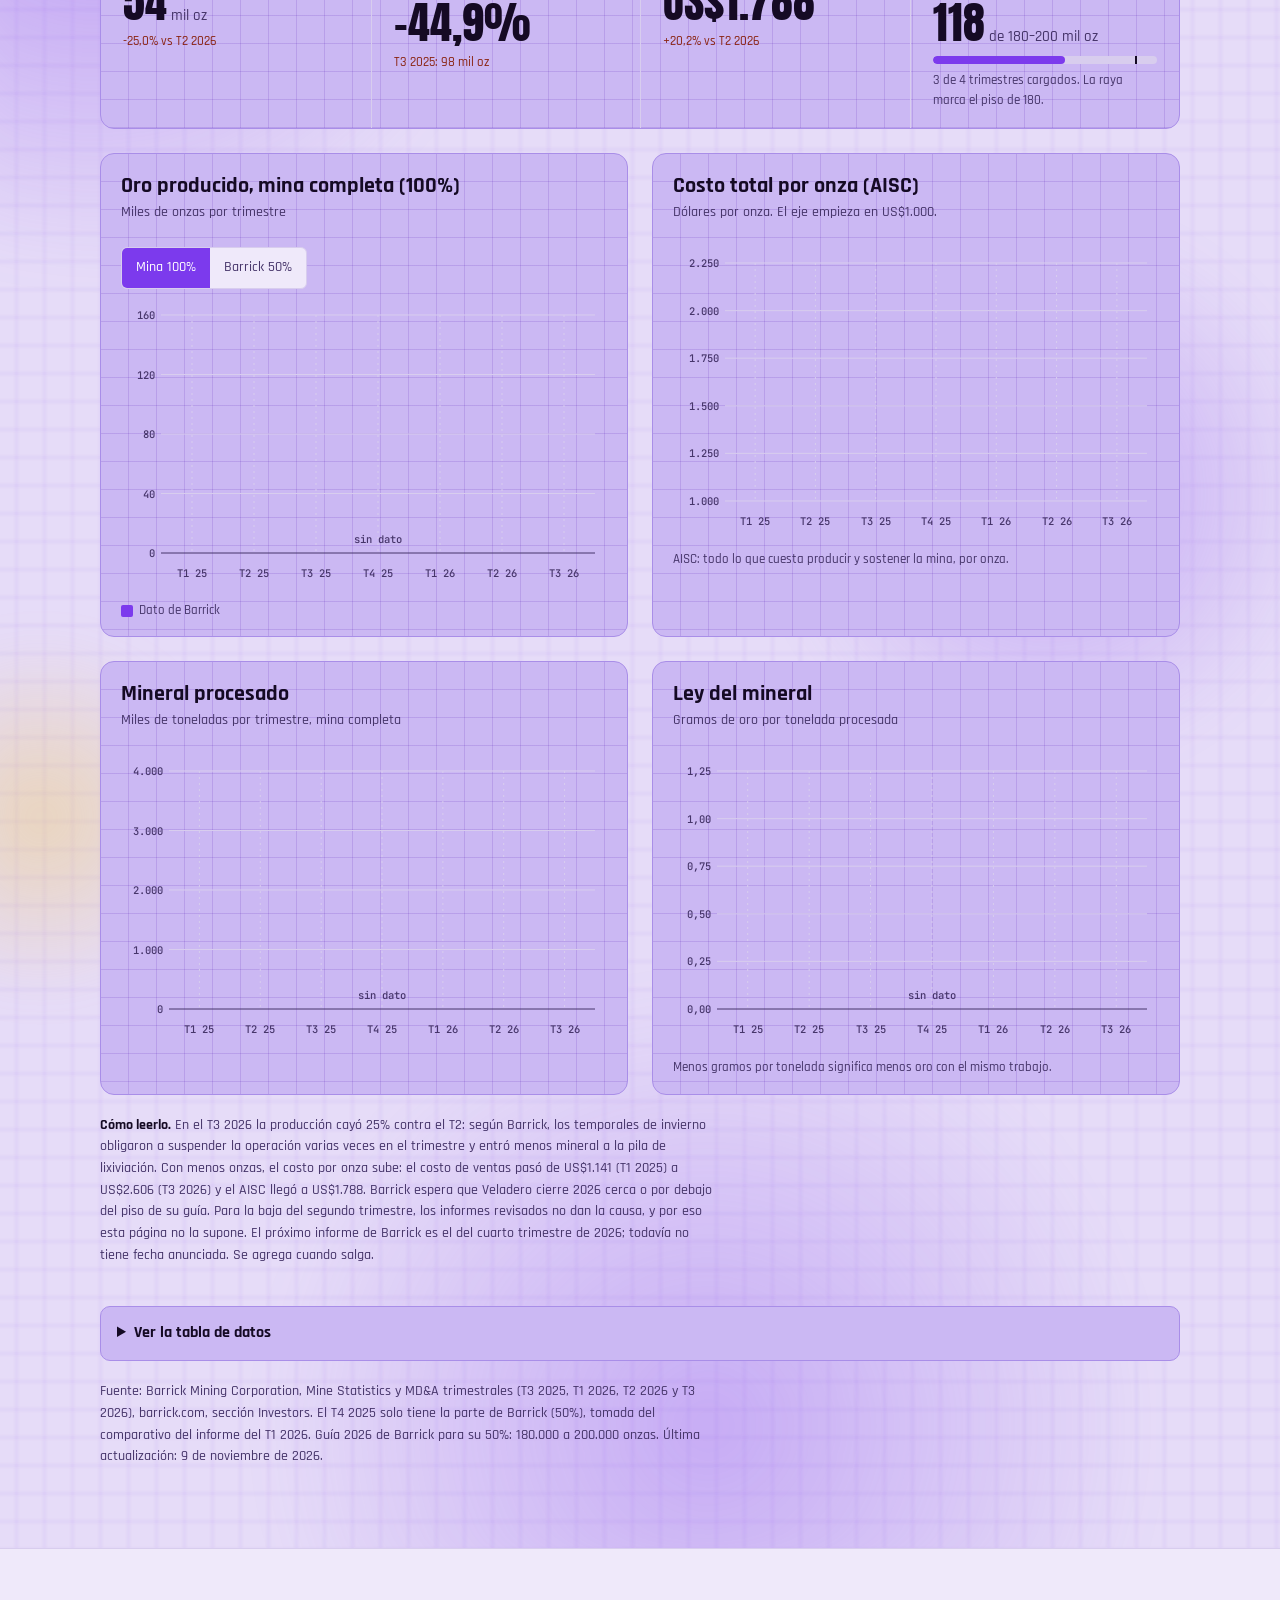
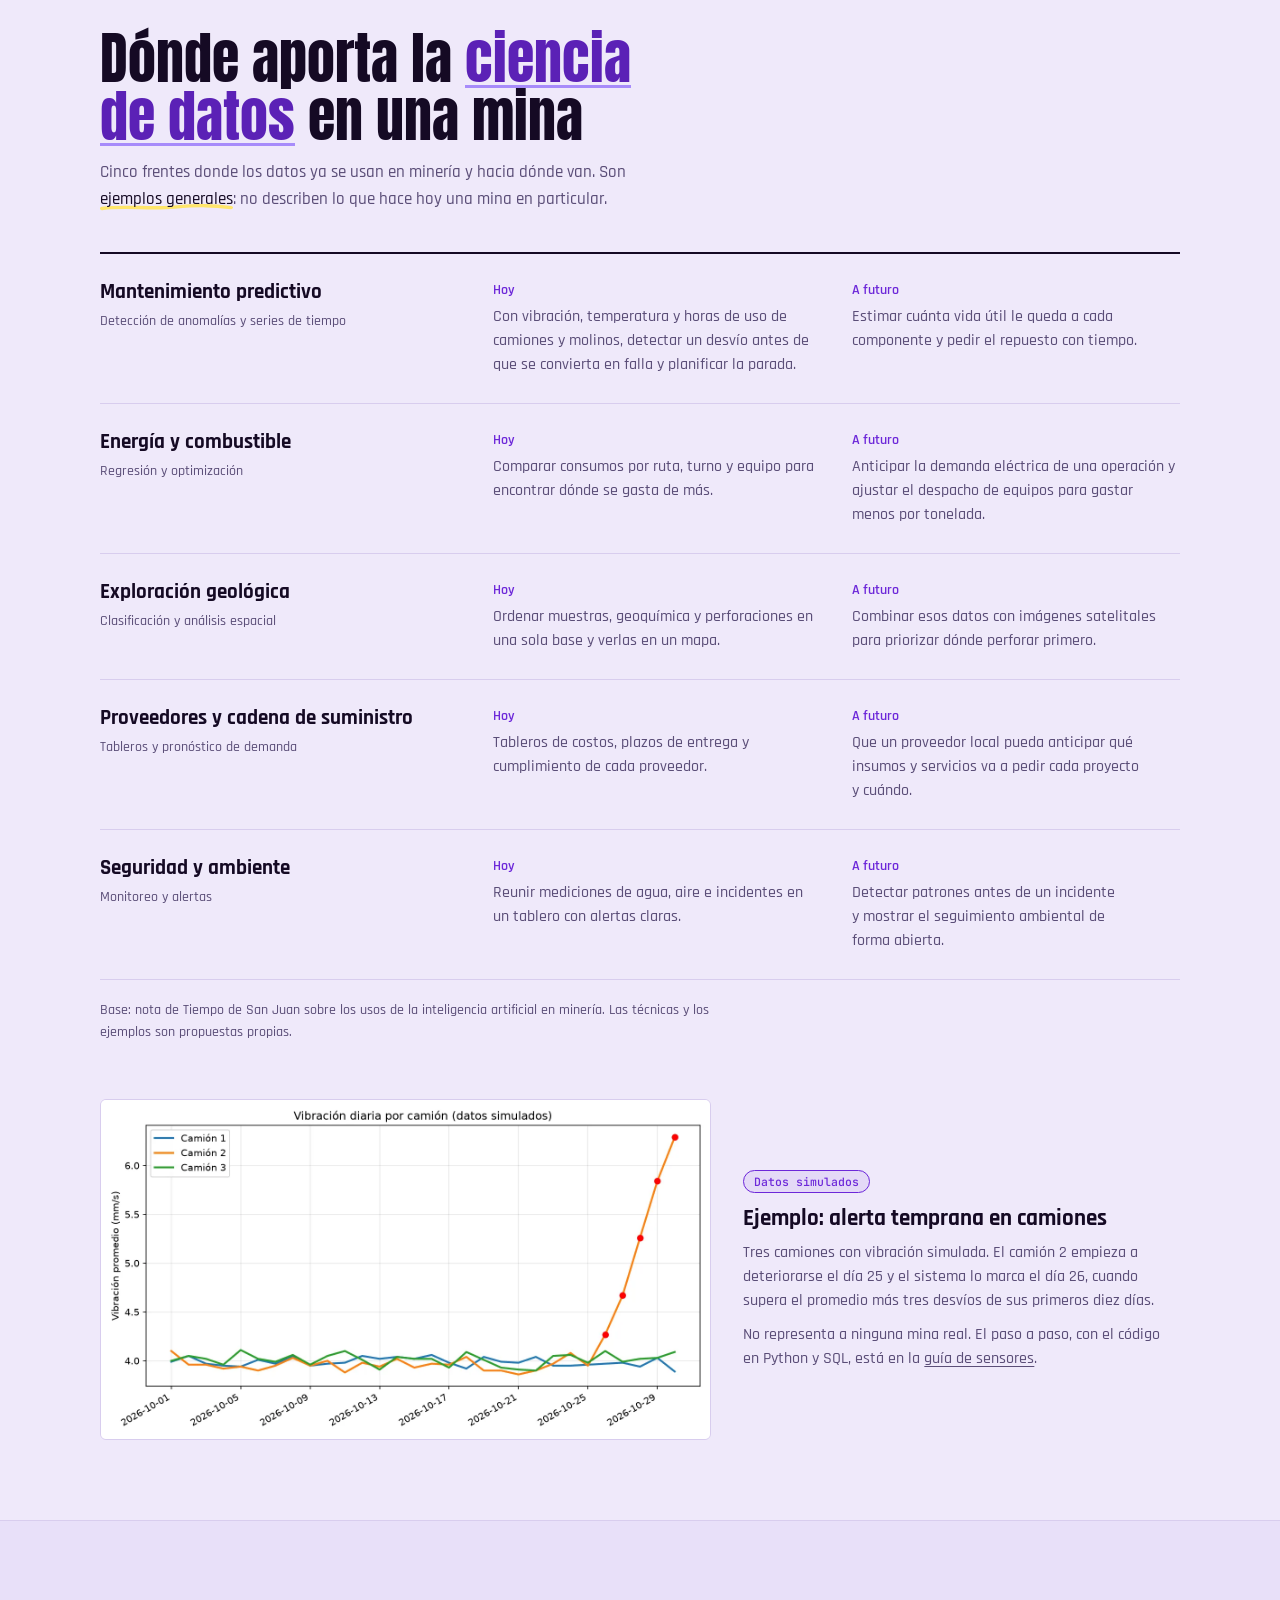
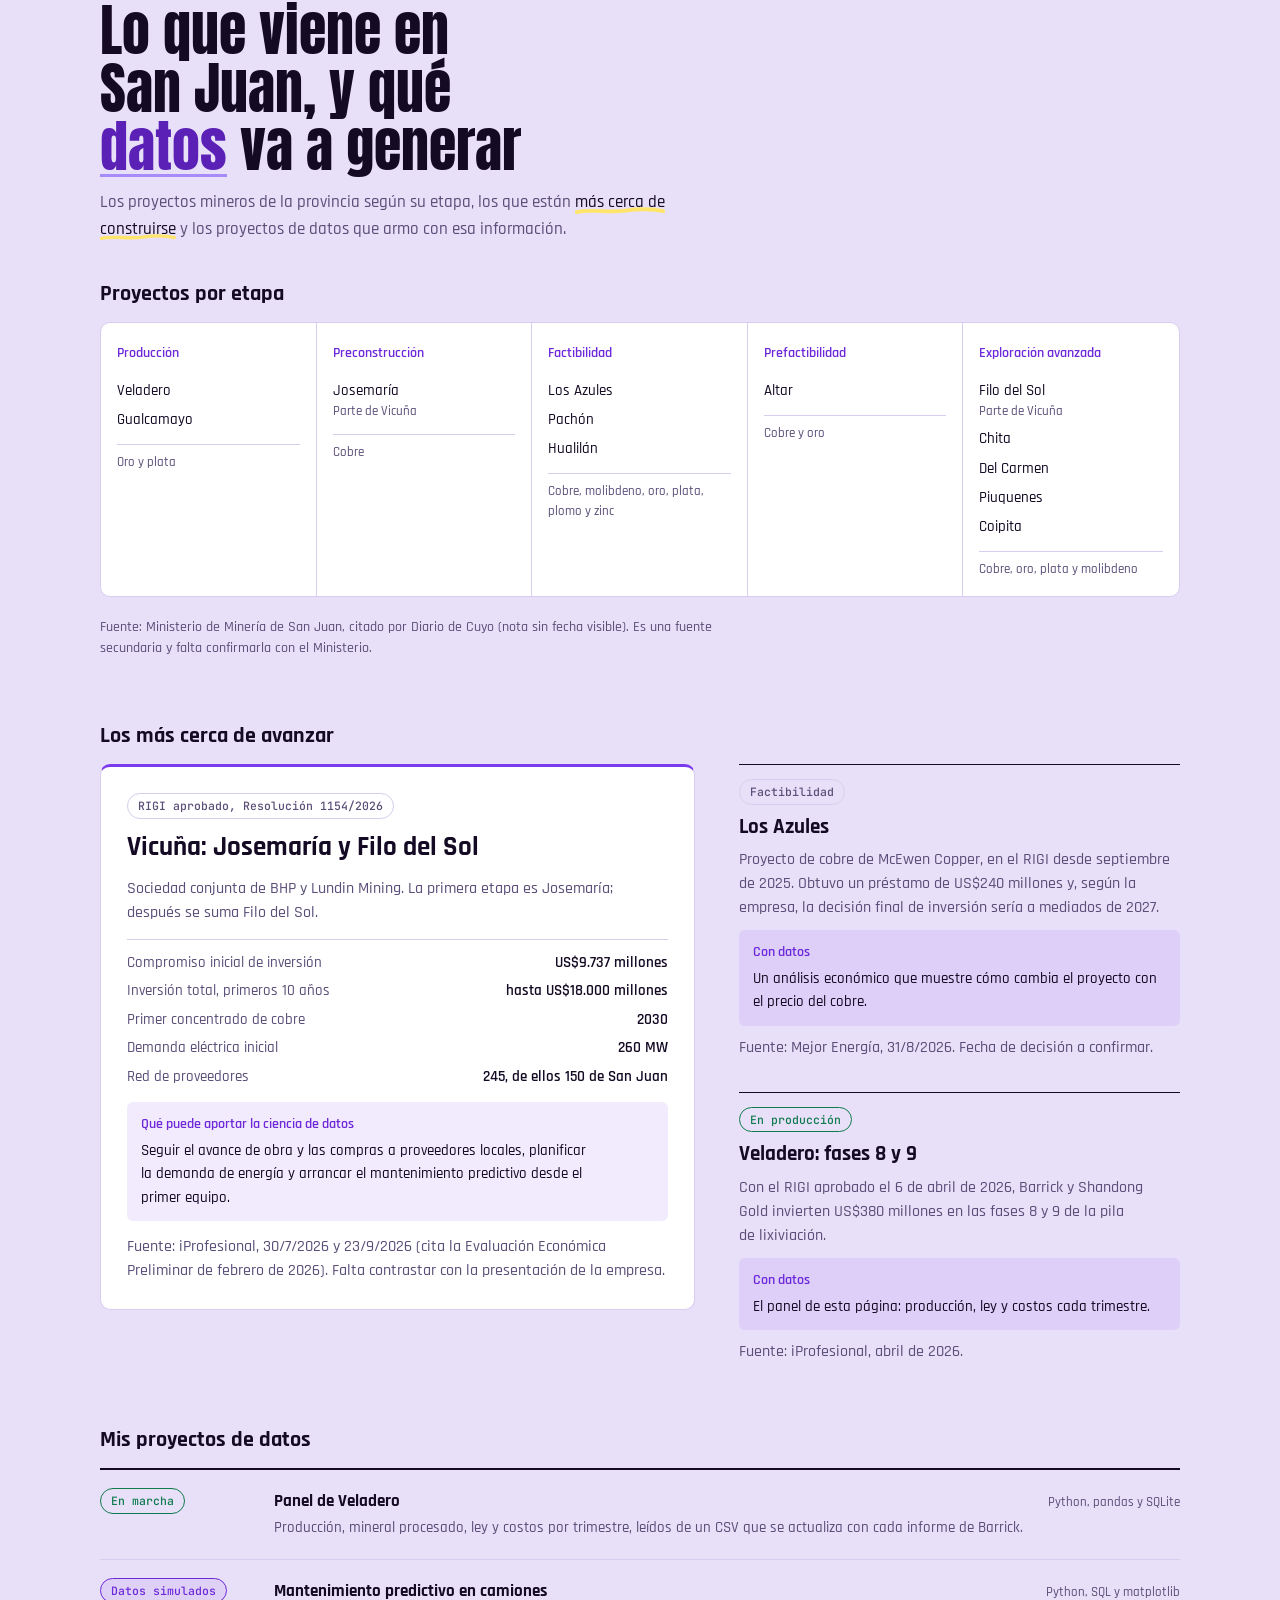
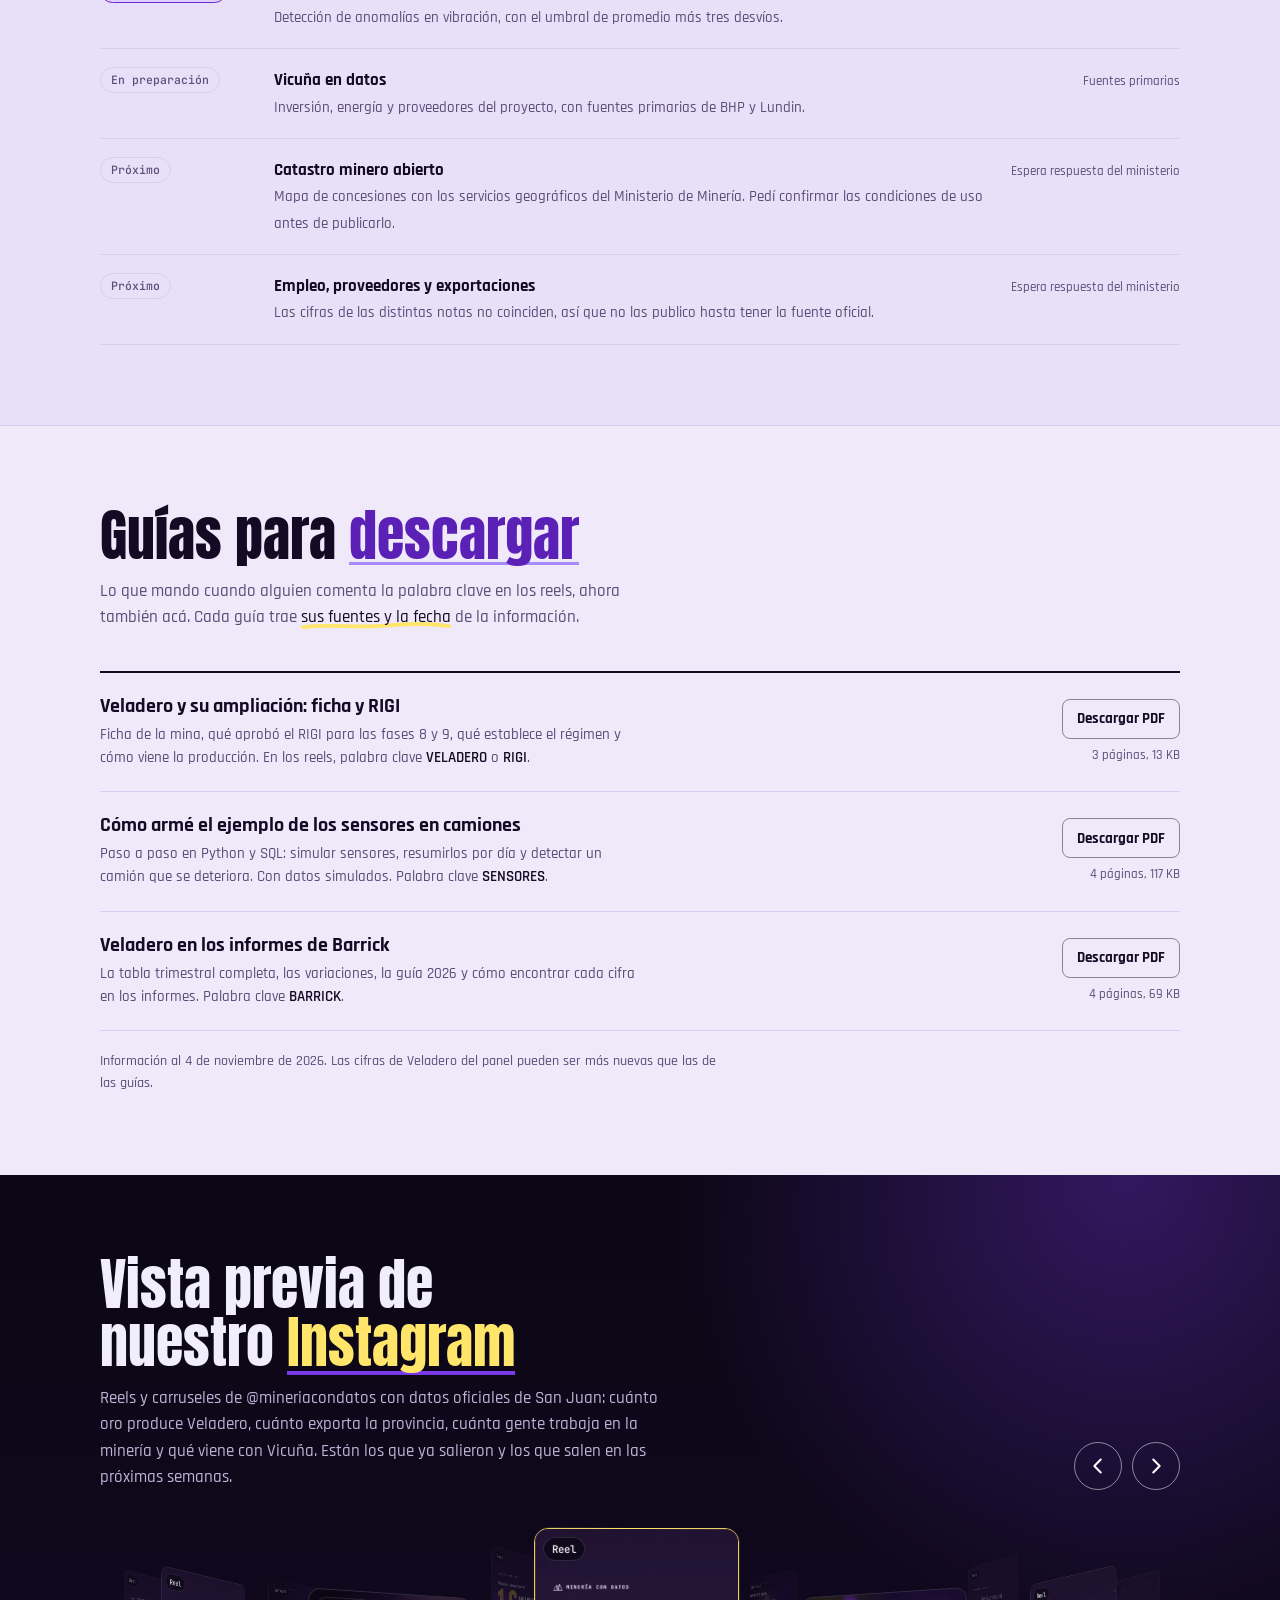
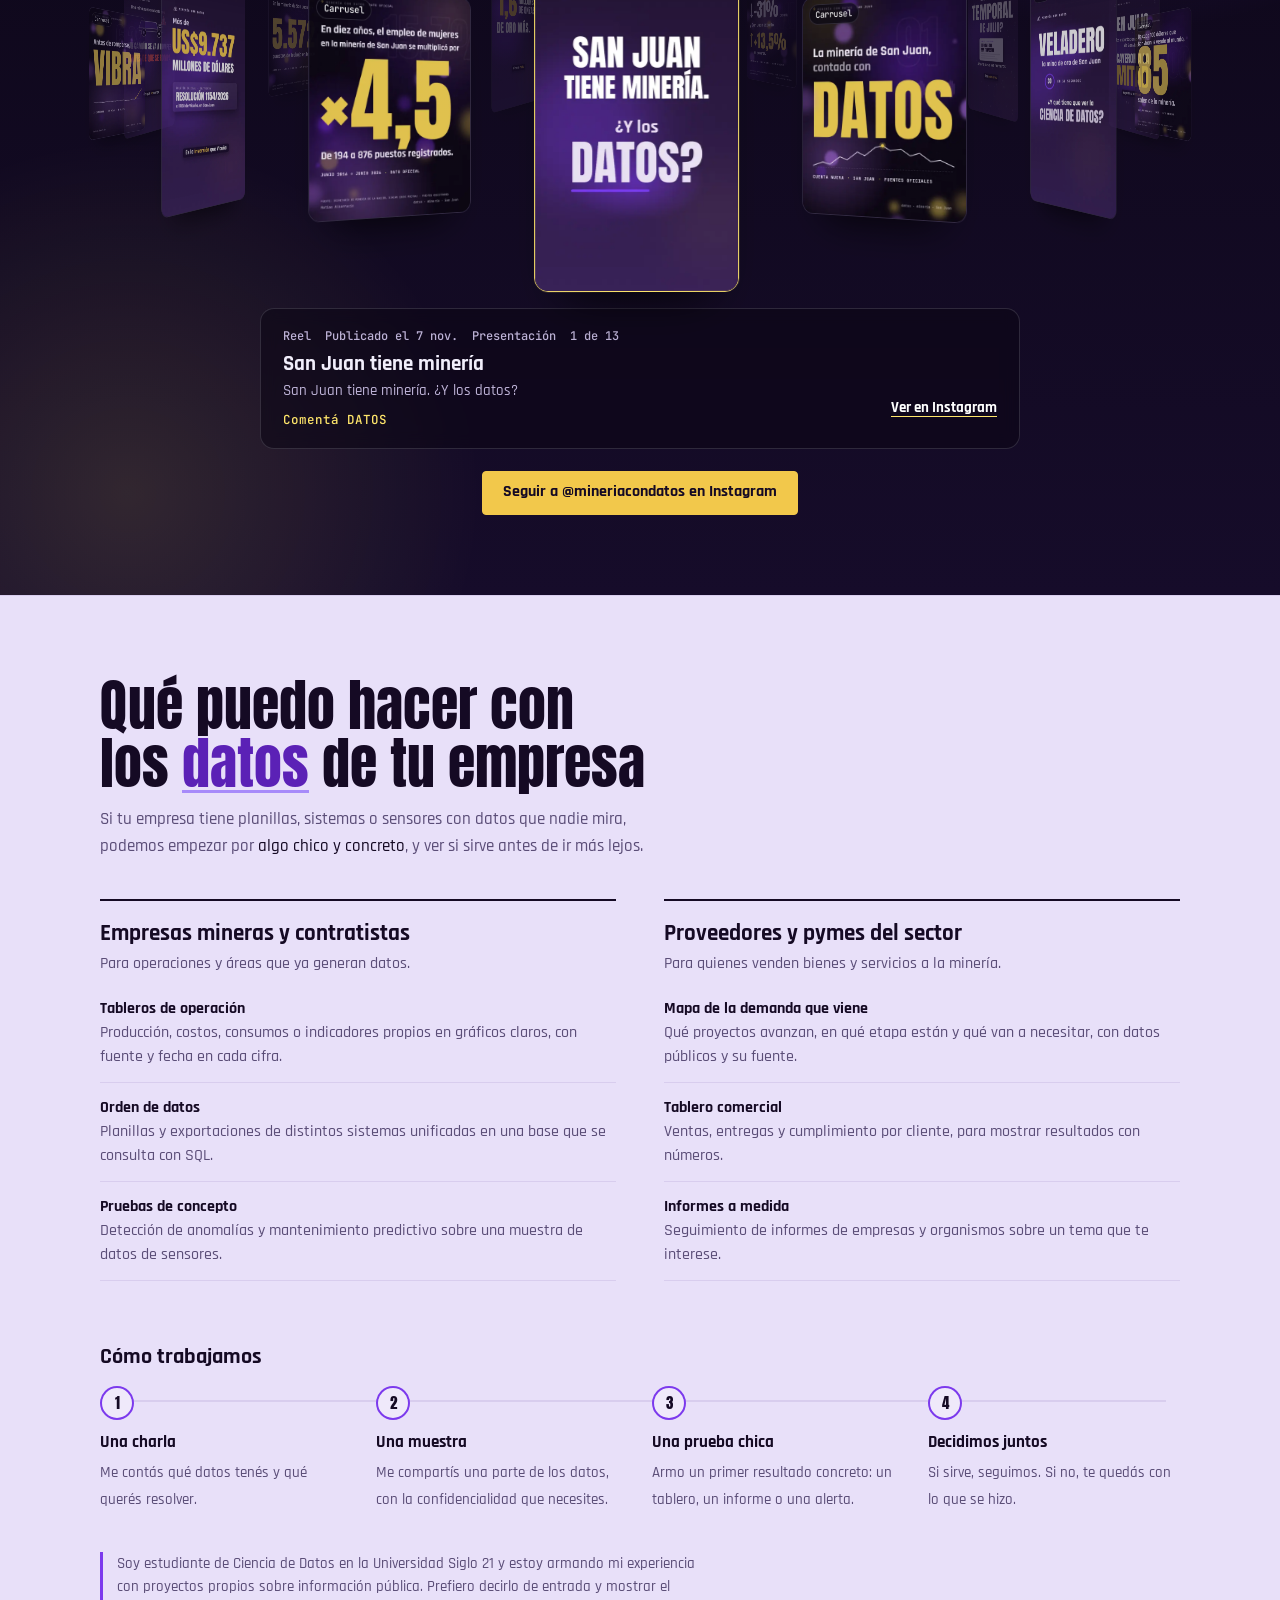
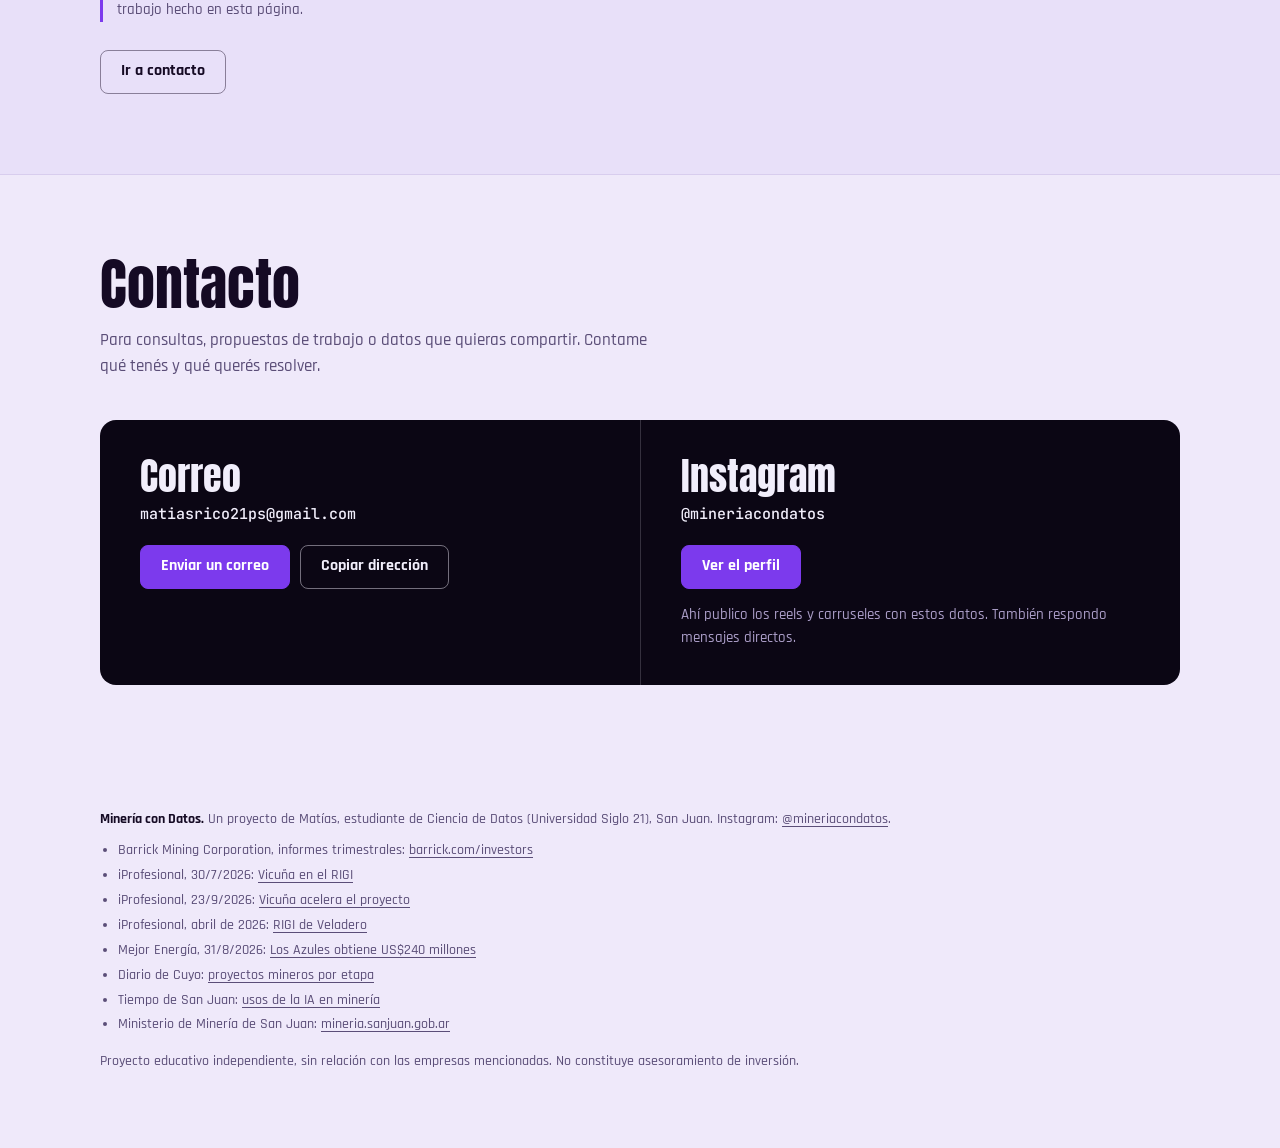
==== commit 1641079c: "Se saca la frase de Mis proyectos de datos Co-Authored-By: Claude Opus 5.5 <noreply@anthropic.com>" ====
--- a/index.html
+++ b/index.html
@@ -300,7 +300,6 @@
     </div>
 
     <h3 class="sub-h">Mis proyectos de datos</h3>
-    <p class="sub-p">Cada uno con su estado. Lo que todavía no está hecho figura como pendiente.</p>
     <ul class="plist">
       <li><span class="chip live">En marcha</span><div><b>Panel de Veladero</b><span class="desc">Producción, mineral procesado, ley y costos por trimestre, leídos de un CSV que se actualiza con cada informe de Barrick.</span></div><span class="meta">Python, pandas y SQLite</span></li>
       <li><span class="chip sim">Datos simulados</span><div><b>Mantenimiento predictivo en camiones</b><span class="desc">Detección de anomalías en vibración, con el umbral de promedio más tres desvíos.</span></div><span class="meta">Python, SQL y matplotlib</span></li>
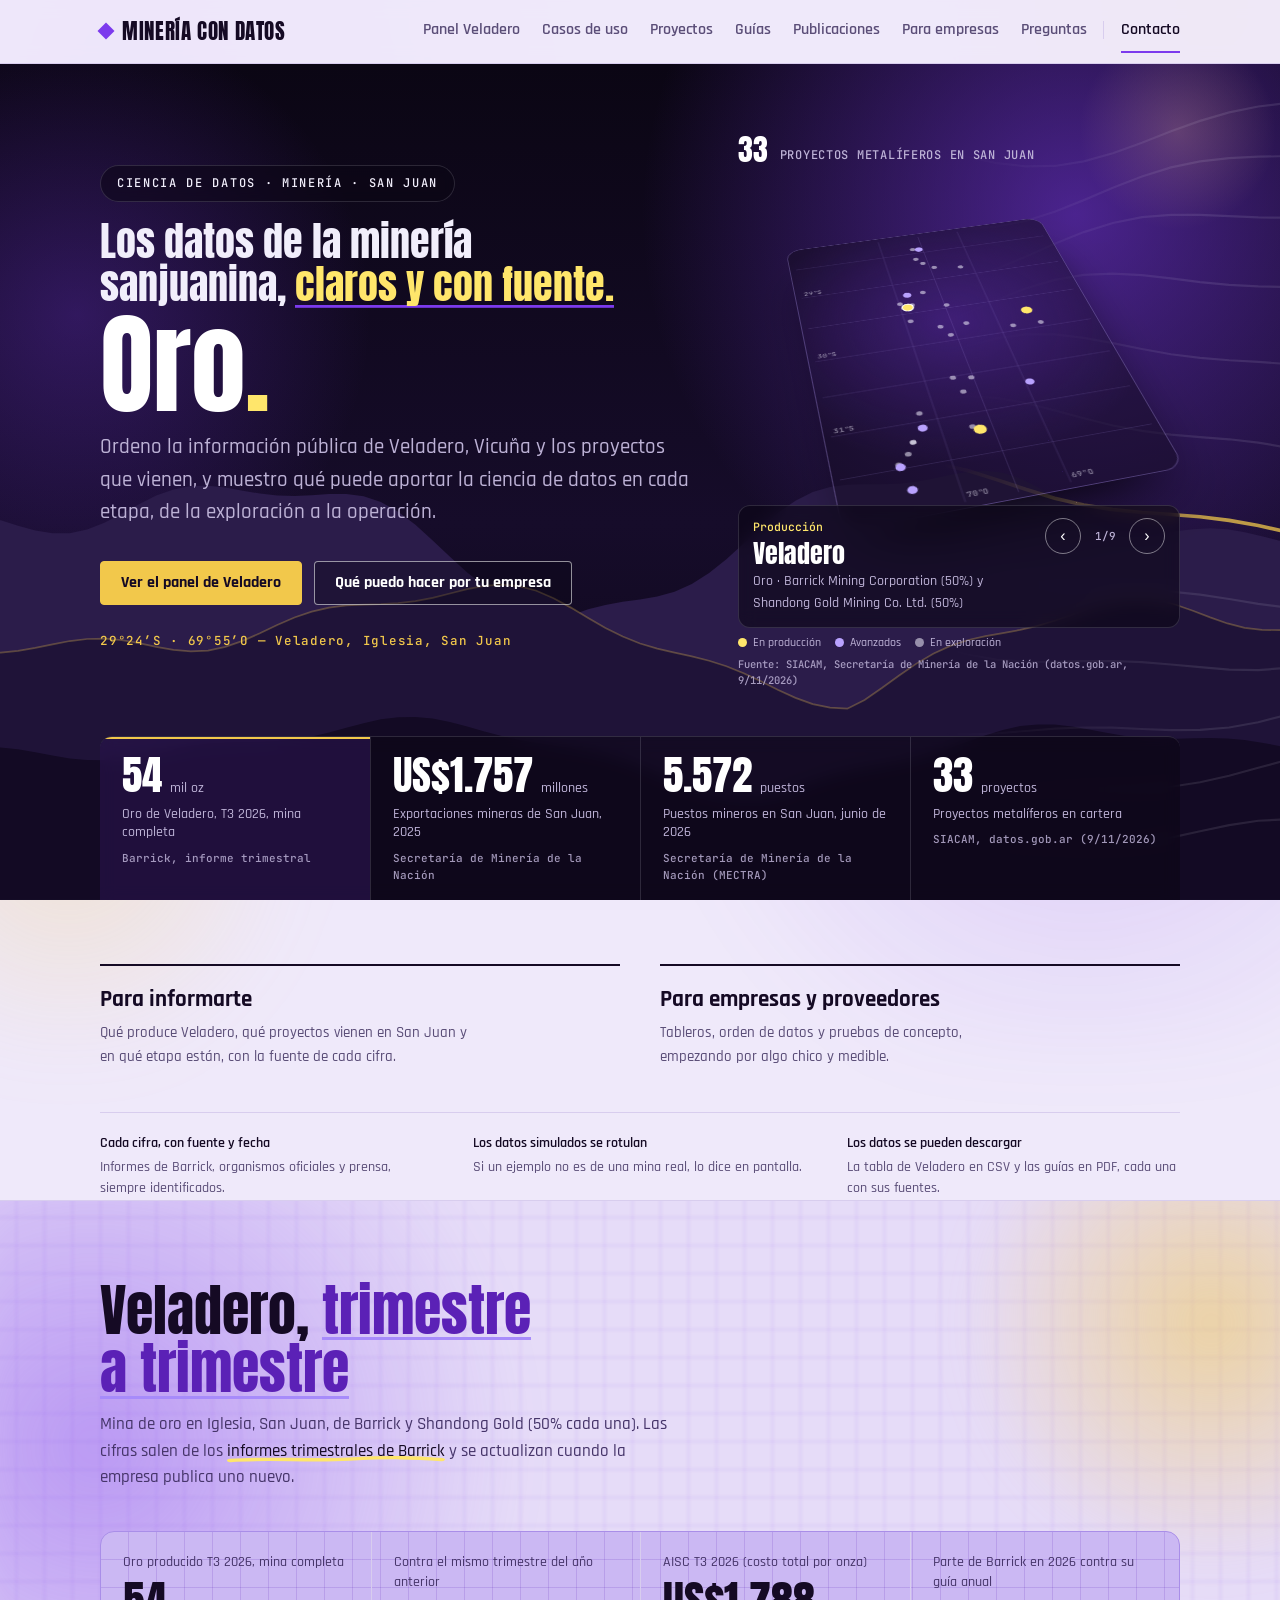
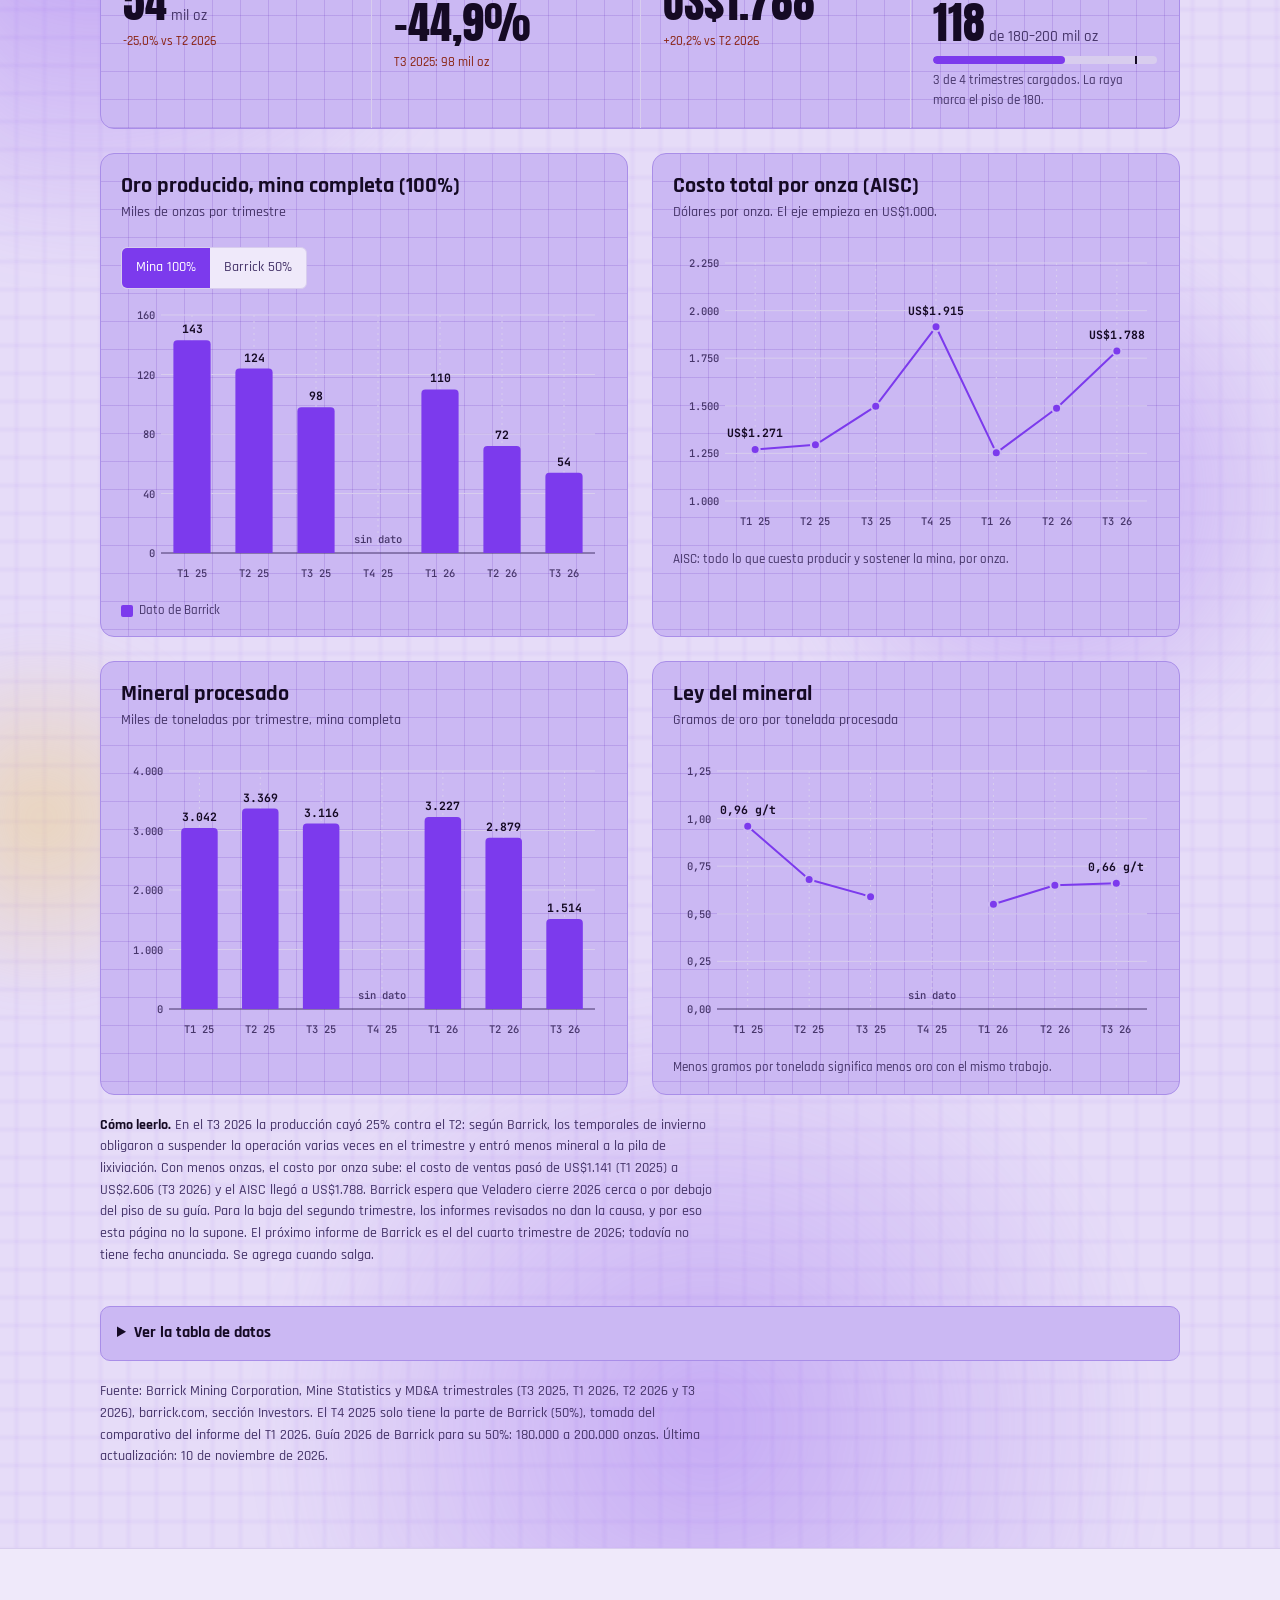
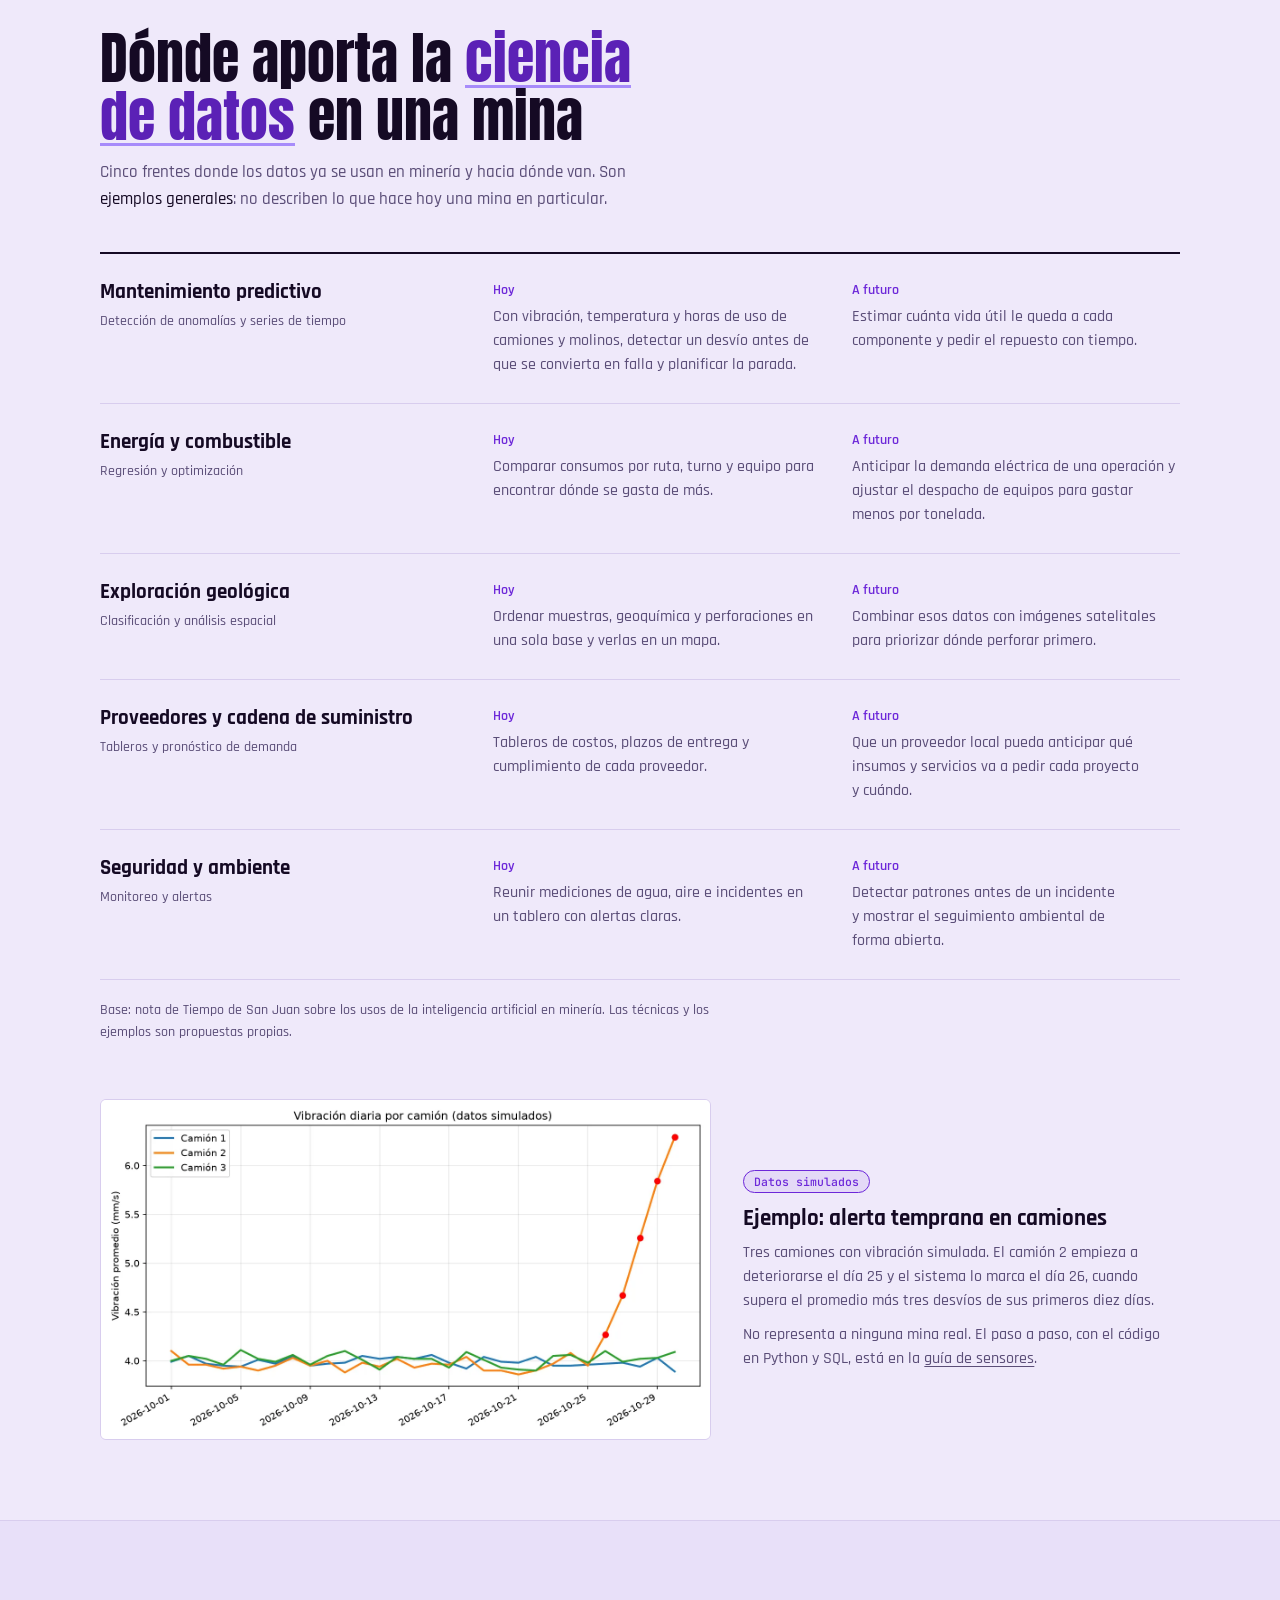
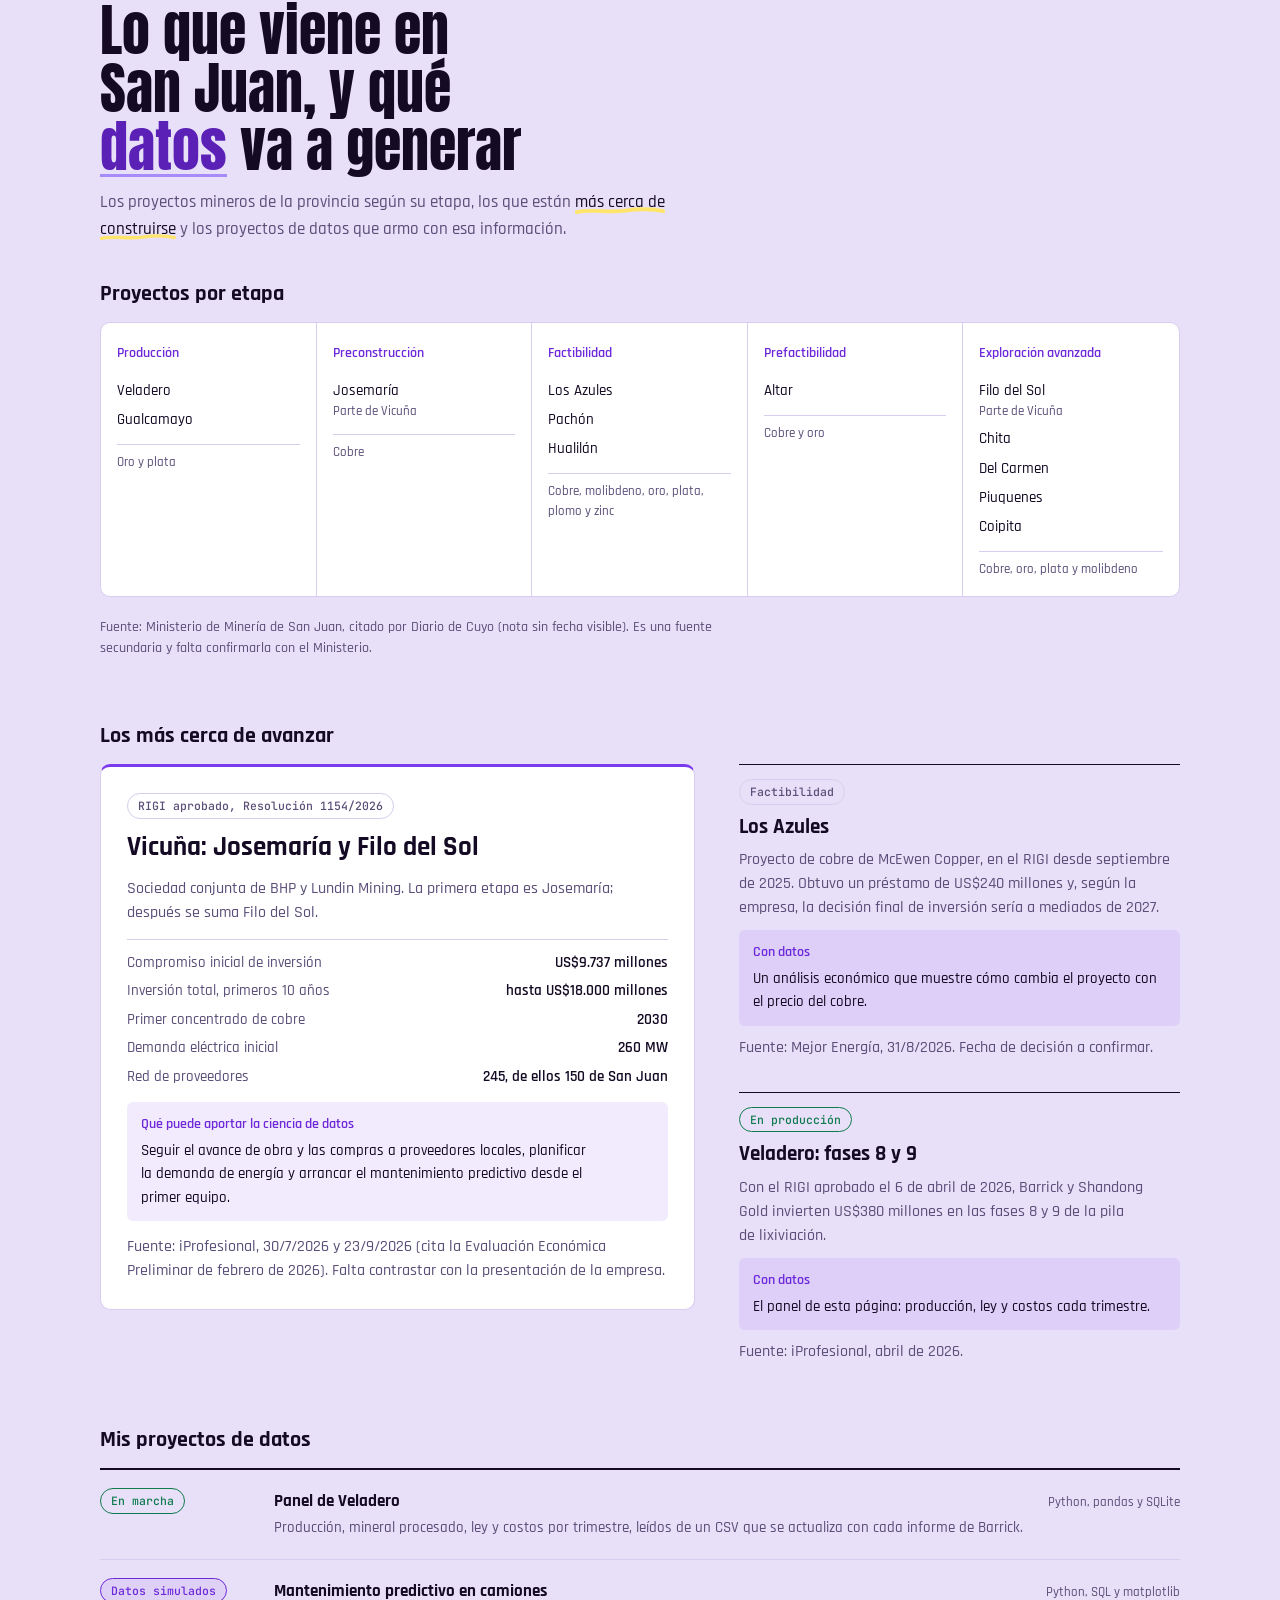
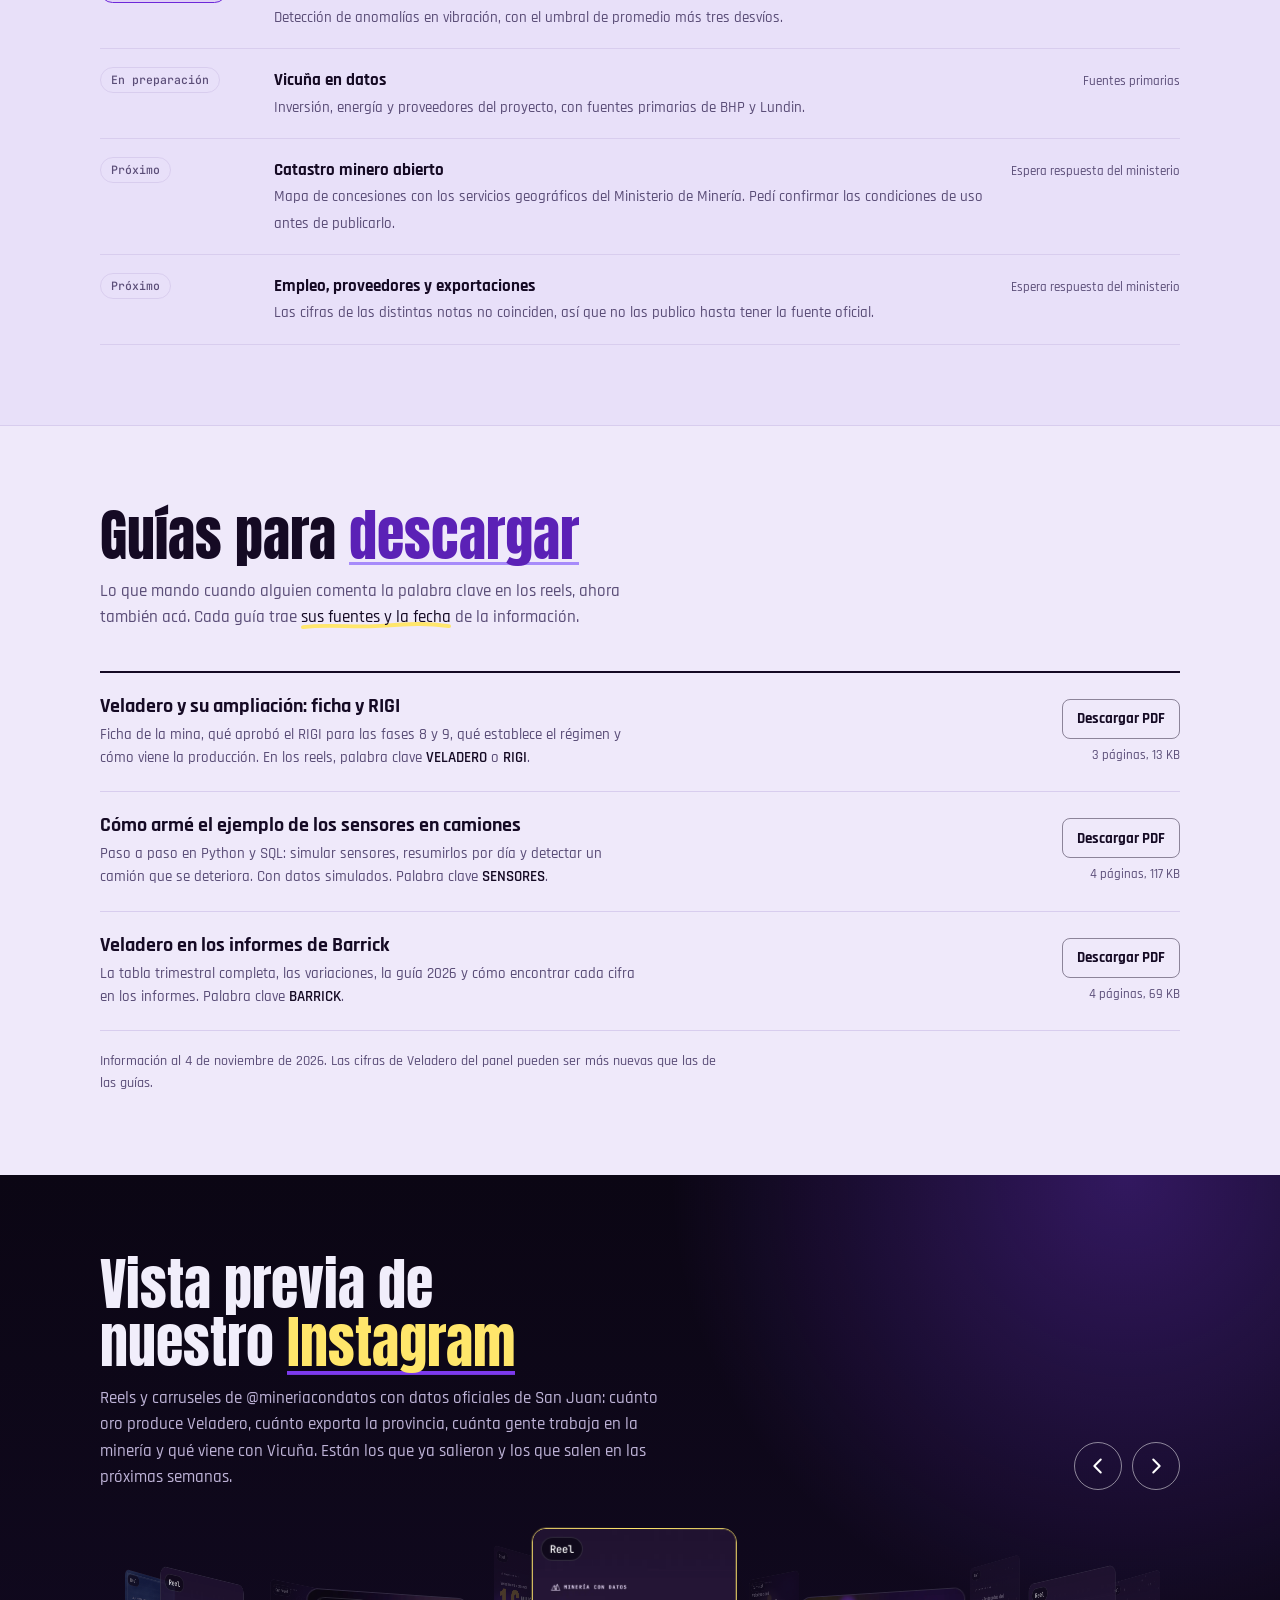
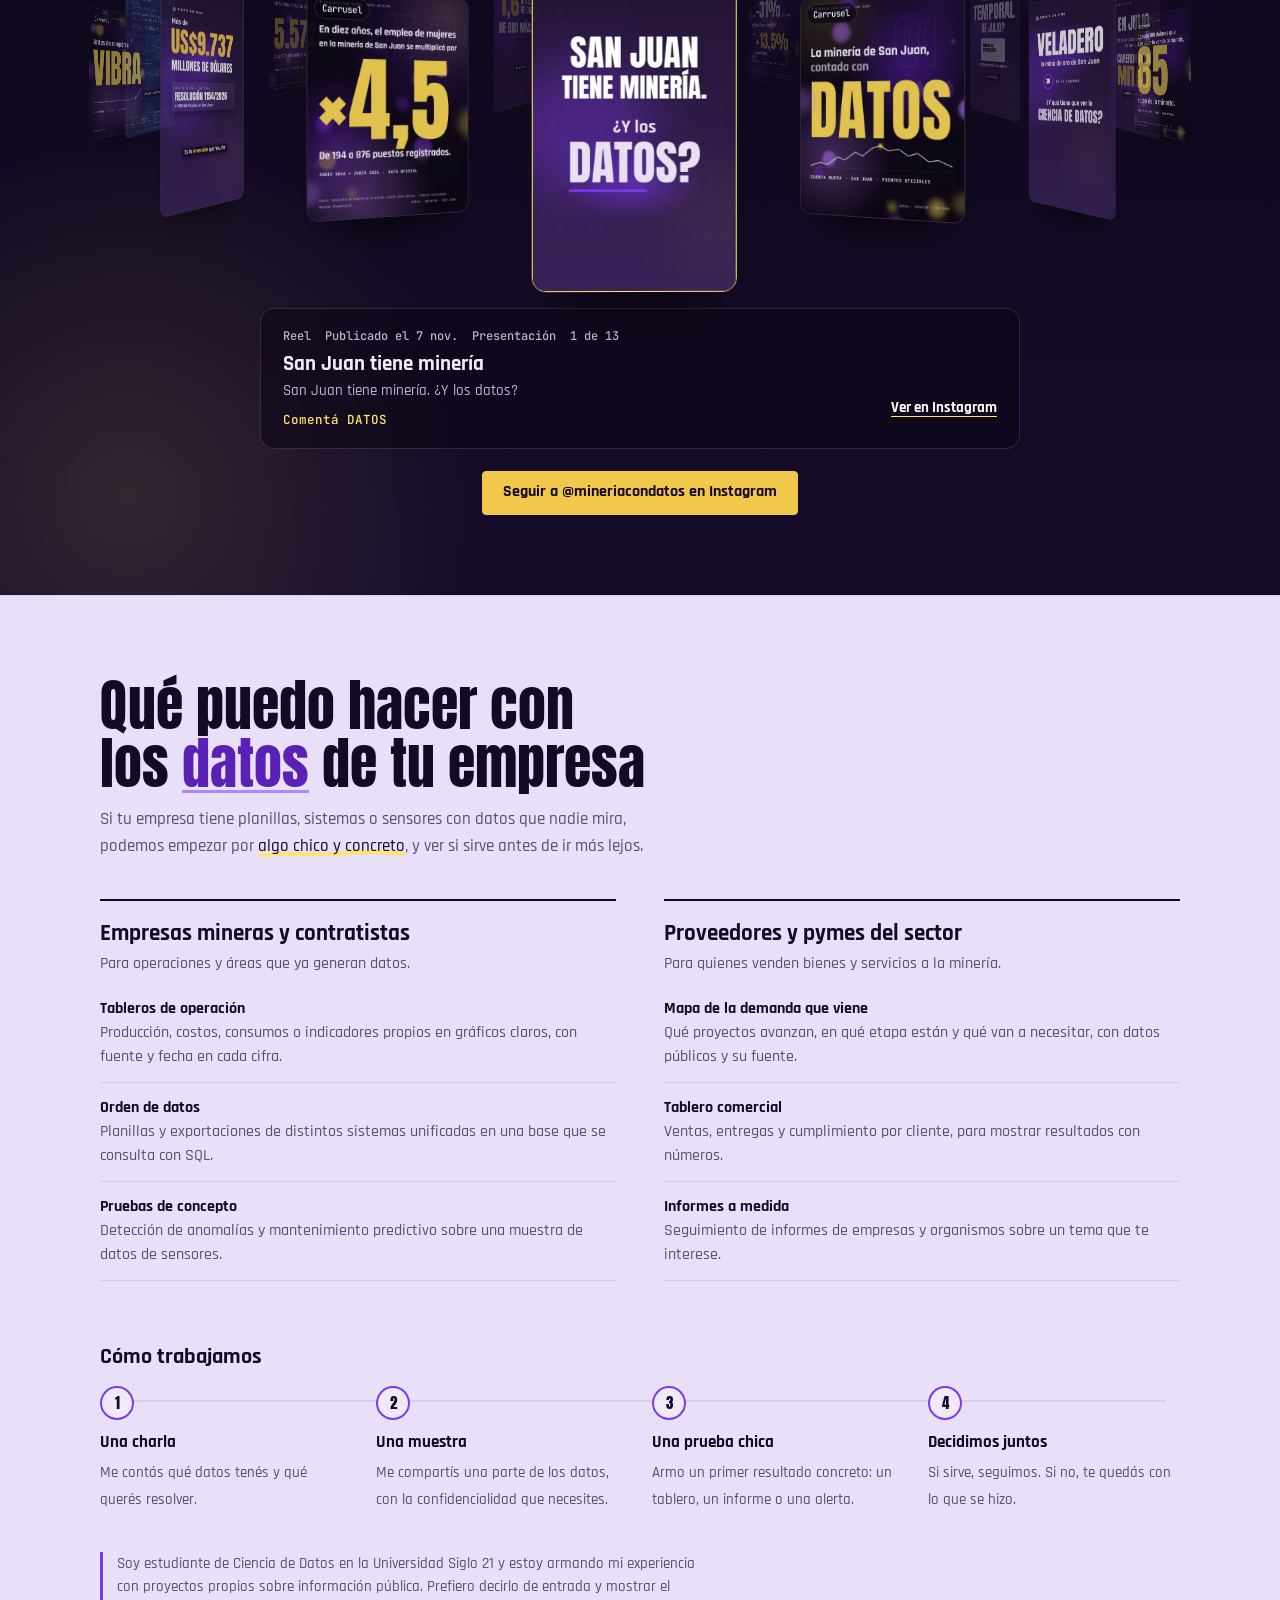
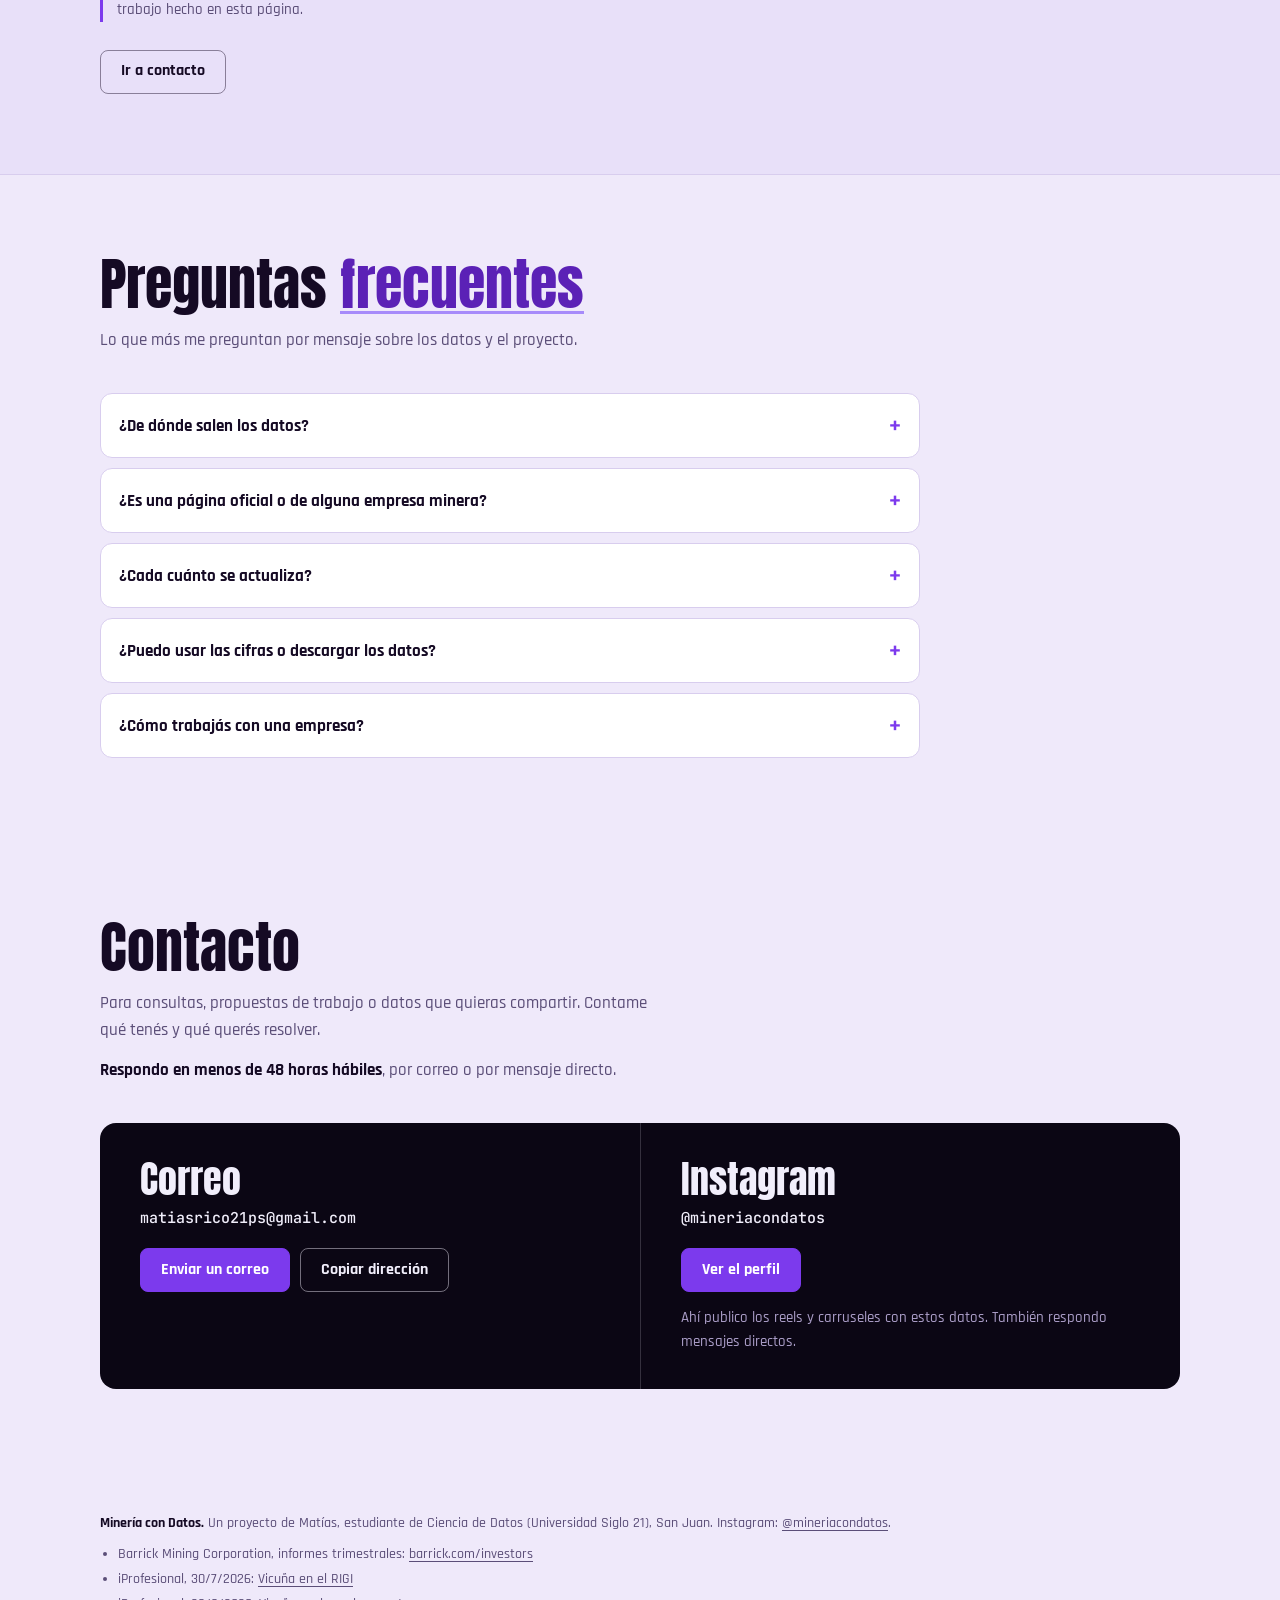
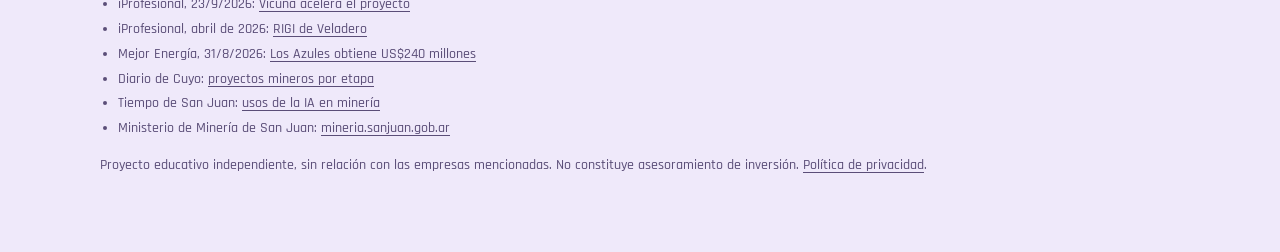
==== commit 51cc1793: "Página profesional: preguntas, privacidad, barra móvil y datos para buscadores - Preguntas frecuente" ====
--- a/index.html
+++ b/index.html
@@ -19,11 +19,11 @@
 <meta property="og:image:height" content="630">
 <meta property="og:image:alt" content="Minería con Datos: los datos de la minería sanjuanina, claros y con fuente.">
 <meta name="twitter:card" content="summary_large_image">
-<link rel="icon" href="data:image/svg+xml,%3Csvg xmlns='http://www.w3.org/2000/svg' viewBox='0 0 32 32'%3E%3Crect width='32' height='32' rx='6' fill='%2315201B'/%3E%3Crect x='11' y='11' width='10' height='10' fill='%23D9A441' transform='rotate(45 16 16)'/%3E%3C/svg%3E">
+<link rel="icon" href="data:image/svg+xml,%3Csvg xmlns='http://www.w3.org/2000/svg' viewBox='0 0 32 32'%3E%3Crect width='32' height='32' rx='6' fill='%230B0614'/%3E%3Crect x='11' y='11' width='10' height='10' fill='%23FFE66B' transform='rotate(45 16 16)'/%3E%3C/svg%3E">
 <link rel="preconnect" href="https://fonts.googleapis.com">
 <link rel="preconnect" href="https://fonts.gstatic.com" crossorigin>
 <link rel="stylesheet" href="https://fonts.googleapis.com/css2?family=Anton&family=JetBrains+Mono:wght@500;700&family=Rajdhani:wght@500;600;700&display=swap">
-<link rel="stylesheet" href="estilos.css?v=25d33305">
+<link rel="stylesheet" href="estilos.css?v=bcfb2095">
 <script type="application/ld+json">
 {
   "@context": "https://schema.org",
@@ -57,6 +57,88 @@
   "distribution": {"@type": "DataDownload", "encodingFormat": "text/csv", "contentUrl": "https://matiasr-data.github.io/mineria-con-datos/datos/veladero_trimestral_barrick.csv"}
 }
 </script>
+<script type="application/ld+json">
+{
+ "@context": "https://schema.org",
+ "@type": "ProfessionalService",
+ "name": "Minería con Datos",
+ "url": "https://matiasr-data.github.io/mineria-con-datos/",
+ "image": "https://matiasr-data.github.io/mineria-con-datos/img/compartir.png",
+ "description": "Ciencia de datos aplicada a la minería de San Juan: tableros, orden de datos y pruebas de concepto para empresas mineras y proveedores.",
+ "email": "matiasrico21ps@gmail.com",
+ "areaServed": {
+  "@type": "AdministrativeArea",
+  "name": "San Juan, Argentina"
+ },
+ "address": {
+  "@type": "PostalAddress",
+  "addressRegion": "San Juan",
+  "addressCountry": "AR"
+ },
+ "founder": {
+  "@type": "Person",
+  "name": "Matías"
+ },
+ "knowsAbout": [
+  "Ciencia de datos",
+  "Minería",
+  "Tableros",
+  "Python",
+  "SQL"
+ ],
+ "sameAs": [
+  "https://www.instagram.com/mineriacondatos/"
+ ]
+}
+</script>
+<script type="application/ld+json">
+{
+ "@context": "https://schema.org",
+ "@type": "FAQPage",
+ "mainEntity": [
+  {
+   "@type": "Question",
+   "name": "¿De dónde salen los datos?",
+   "acceptedAnswer": {
+    "@type": "Answer",
+    "text": "De fuentes primarias: los informes trimestrales de Barrick (Mine Statistics y MD&A) para Veladero, la Secretaría de Minería de la Nación para exportaciones, empleo y la cartera de proyectos (SIACAM), y el Boletín Oficial para el RIGI. La prensa se usa solo como dato secundario y se contrasta con la fuente original. Cada cifra lleva su fuente y su fecha."
+   }
+  },
+  {
+   "@type": "Question",
+   "name": "¿Es una página oficial o de alguna empresa minera?",
+   "acceptedAnswer": {
+    "@type": "Answer",
+    "text": "No. Es un proyecto educativo independiente de Matías, estudiante de Ciencia de Datos en la Universidad Siglo 21. No tiene relación con las empresas mencionadas y no es asesoramiento de inversión."
+   }
+  },
+  {
+   "@type": "Question",
+   "name": "¿Cada cuánto se actualiza?",
+   "acceptedAnswer": {
+    "@type": "Answer",
+    "text": "El panel de Veladero se actualiza cuando Barrick publica su informe trimestral. Las exportaciones mineras salen todos los meses, con un mes de demora, y el empleo minero unos tres meses después de cada mes."
+   }
+  },
+  {
+   "@type": "Question",
+   "name": "¿Puedo usar las cifras o descargar los datos?",
+   "acceptedAnswer": {
+    "@type": "Answer",
+    "text": "Sí. La tabla de Veladero se descarga en CSV desde el panel y las guías en PDF desde la sección Guías. Si las usás, citá la fuente original (por ejemplo, el informe de Barrick o la Secretaría de Minería) y, si querés, esta página."
+   }
+  },
+  {
+   "@type": "Question",
+   "name": "¿Cómo trabajás con una empresa?",
+   "acceptedAnswer": {
+    "@type": "Answer",
+    "text": "Empezamos por una charla para ver qué datos tienen y qué quieren resolver. Después, con una muestra de esos datos, armo una prueba chica (un tablero, un informe o una alerta) y decidimos juntos si sirve seguir."
+   }
+  }
+ ]
+}
+</script>
 </head>
 <body>
 <a class="skip" href="#principal">Saltar al contenido</a>
@@ -71,6 +153,7 @@
       <a href="#guias">Guías</a>
       <a href="#reels">Publicaciones</a>
       <a href="#empresas">Para empresas</a>
+      <a href="#preguntas">Preguntas</a>
       <a class="nav-contacto" href="#contacto">Contacto</a>
     </nav>
   </div>
@@ -412,12 +495,30 @@
   </div>
 </section>
 
+<!-- ============ PREGUNTAS FRECUENTES ============ -->
+<section id="preguntas">
+  <div class="wrap">
+    <div class="sec-head">
+      <h2>Preguntas <span class="clave">frecuentes</span></h2>
+      <p>Lo que más me preguntan por mensaje sobre los datos y el proyecto.</p>
+    </div>
+    <div class="faq">
+      <details><summary>¿De dónde salen los datos?</summary><p>De fuentes primarias: los informes trimestrales de Barrick (Mine Statistics y MD&amp;A) para Veladero, la Secretaría de Minería de la Nación para exportaciones, empleo y la cartera de proyectos (SIACAM), y el Boletín Oficial para el RIGI. La prensa se usa solo como dato secundario y se contrasta con la fuente original. Cada cifra lleva su fuente y su fecha.</p></details>
+      <details><summary>¿Es una página oficial o de alguna empresa minera?</summary><p>No. Es un proyecto educativo independiente de Matías, estudiante de Ciencia de Datos en la Universidad Siglo 21. No tiene relación con las empresas mencionadas y no es asesoramiento de inversión.</p></details>
+      <details><summary>¿Cada cuánto se actualiza?</summary><p>El panel de Veladero se actualiza cuando Barrick publica su informe trimestral. Las exportaciones mineras salen todos los meses, con un mes de demora, y el empleo minero unos tres meses después de cada mes.</p></details>
+      <details><summary>¿Puedo usar las cifras o descargar los datos?</summary><p>Sí. La tabla de Veladero se descarga en CSV desde el panel y las guías en PDF desde la sección Guías. Si las usás, citá la fuente original (por ejemplo, el informe de Barrick o la Secretaría de Minería) y, si querés, esta página.</p></details>
+      <details><summary>¿Cómo trabajás con una empresa?</summary><p>Empezamos por una charla para ver qué datos tienen y qué quieren resolver. Después, con una muestra de esos datos, armo una prueba chica (un tablero, un informe o una alerta) y decidimos juntos si sirve seguir.</p></details>
+    </div>
+  </div>
+</section>
+
 <!-- ============ CONTACTO ============ -->
 <section id="contacto">
   <div class="wrap">
     <div class="sec-head">
       <h2>Contacto</h2>
       <p>Para consultas, propuestas de trabajo o datos que quieras compartir. Contame qué tenés y qué querés resolver.</p>
+      <p class="respuesta"><b>Respondo en menos de 48 horas hábiles</b>, por correo o por mensaje directo.</p>
     </div>
     <div class="contact">
       <div class="channel">
@@ -454,15 +555,21 @@
       <li>Tiempo de San Juan: <a href="https://www.tiempodesanjuan.com/mineria/la-ia-llego-a-las-minas-los-5-usos-clave-que-transforman-la-industria-y-la-clave-academica-en-san-juan_1784564840/amp" target="_blank" rel="noopener">usos de la IA en minería</a></li>
       <li>Ministerio de Minería de San Juan: <a href="https://mineria.sanjuan.gob.ar/" target="_blank" rel="noopener">mineria.sanjuan.gob.ar</a></li>
     </ul>
-    <p style="margin-top:16px">Proyecto educativo independiente, sin relación con las empresas mencionadas. No constituye asesoramiento de inversión.</p>
+    <p style="margin-top:16px">Proyecto educativo independiente, sin relación con las empresas mencionadas. No constituye asesoramiento de inversión. <a href="privacidad.html">Política de privacidad</a>.</p>
   </div>
 </footer>
 
+<!-- Botón fijo de contacto en el celular: aparece al bajar de la portada y se esconde al llegar a Contacto. -->
+<div class="barra-movil" id="barra-movil" hidden>
+  <a class="btn oro" href="#contacto">Contacto</a>
+  <a class="btn linea" href="https://www.instagram.com/mineriacondatos/" target="_blank" rel="noopener">Instagram</a>
+</div>
+
 <div class="tip" id="tip" aria-hidden="true"></div>
 
-<script src="datos/veladero.js?v=e9d85133"></script>
+<script src="datos/veladero.js?v=8ebe57f0"></script>
 <script src="datos/proyectos.js?v=ec5bc9ed"></script>
-<script src="datos/publicaciones.js?v=66b2a430"></script>
-<script src="app.js?v=56e8076f"></script>
+<script src="datos/publicaciones.js?v=0a5a7791"></script>
+<script src="app.js?v=b332f14c"></script>
 </body>
 </html>
--- a/estilos.css
+++ b/estilos.css
@@ -555,6 +555,39 @@
   .btn:hover,.btn:active,.vit-flecha:hover,.vit-flecha:active,.aud:hover{transform:none}
 }
 
+/* ---------- Preguntas frecuentes ---------- */
+.faq{display:grid;gap:10px;max-width:820px}
+.faq details{margin:0;background:var(--raised);border:1px solid var(--line);border-radius:12px}
+.faq summary{list-style:none;display:flex;justify-content:space-between;align-items:center;gap:16px;padding:16px 18px;font-size:17px}
+.faq summary::-webkit-details-marker{display:none}
+.faq summary::after{content:"+";font-family:var(--font-mono);font-size:20px;color:var(--violet);transition:transform .25s var(--ease-out)}
+.faq details[open] summary::after{transform:rotate(45deg)}
+.faq details p{padding:0 18px 18px;color:var(--muted);max-width:70ch}
+.respuesta{margin-top:10px;font-size:15.5px;color:var(--muted)}
+.respuesta b{color:var(--fg)}
+
+/* ---------- Botón fijo de contacto en el celular ---------- */
+.barra-movil{display:none}
+@media (max-width:640px){
+  .barra-movil{position:fixed;z-index:30;left:12px;right:12px;bottom:max(12px,env(safe-area-inset-bottom,0px));display:flex;gap:8px;padding:8px;
+    border-radius:14px;background:rgba(11,6,20,.88);backdrop-filter:blur(10px);-webkit-backdrop-filter:blur(10px);box-shadow:0 18px 30px -16px rgba(0,0,0,.7);
+    transition:transform .35s var(--ease-out),opacity .25s}
+  .barra-movil .btn{flex:1;min-height:46px}
+  .barra-movil.oculta{transform:translateY(130%);opacity:0;pointer-events:none}
+  .barra-movil[hidden]{display:none !important}
+  footer{padding-bottom:110px}
+}
+
+/* ---------- Página de privacidad ---------- */
+.legal{max-width:720px;padding-block:72px 96px}
+.legal .kicker a{text-decoration:none;color:var(--violet)}
+.legal h1{font-size:clamp(36px,6vw,58px);margin-top:10px}
+.legal h2{font-size:clamp(24px,3.4vw,30px);margin-top:36px}
+.legal p,.legal li{margin-top:10px;color:var(--muted)}
+.legal b{color:var(--fg)}
+.legal ul{padding-left:20px}
+.legal-fecha{font-family:var(--font-mono);font-size:13px}
+
 /* ---------- Movimiento reducido: sin desplazamientos; quedan los fundidos cortos y el foco ---------- */
 @media (prefers-reduced-motion: reduce){
   html{scroll-behavior:auto}
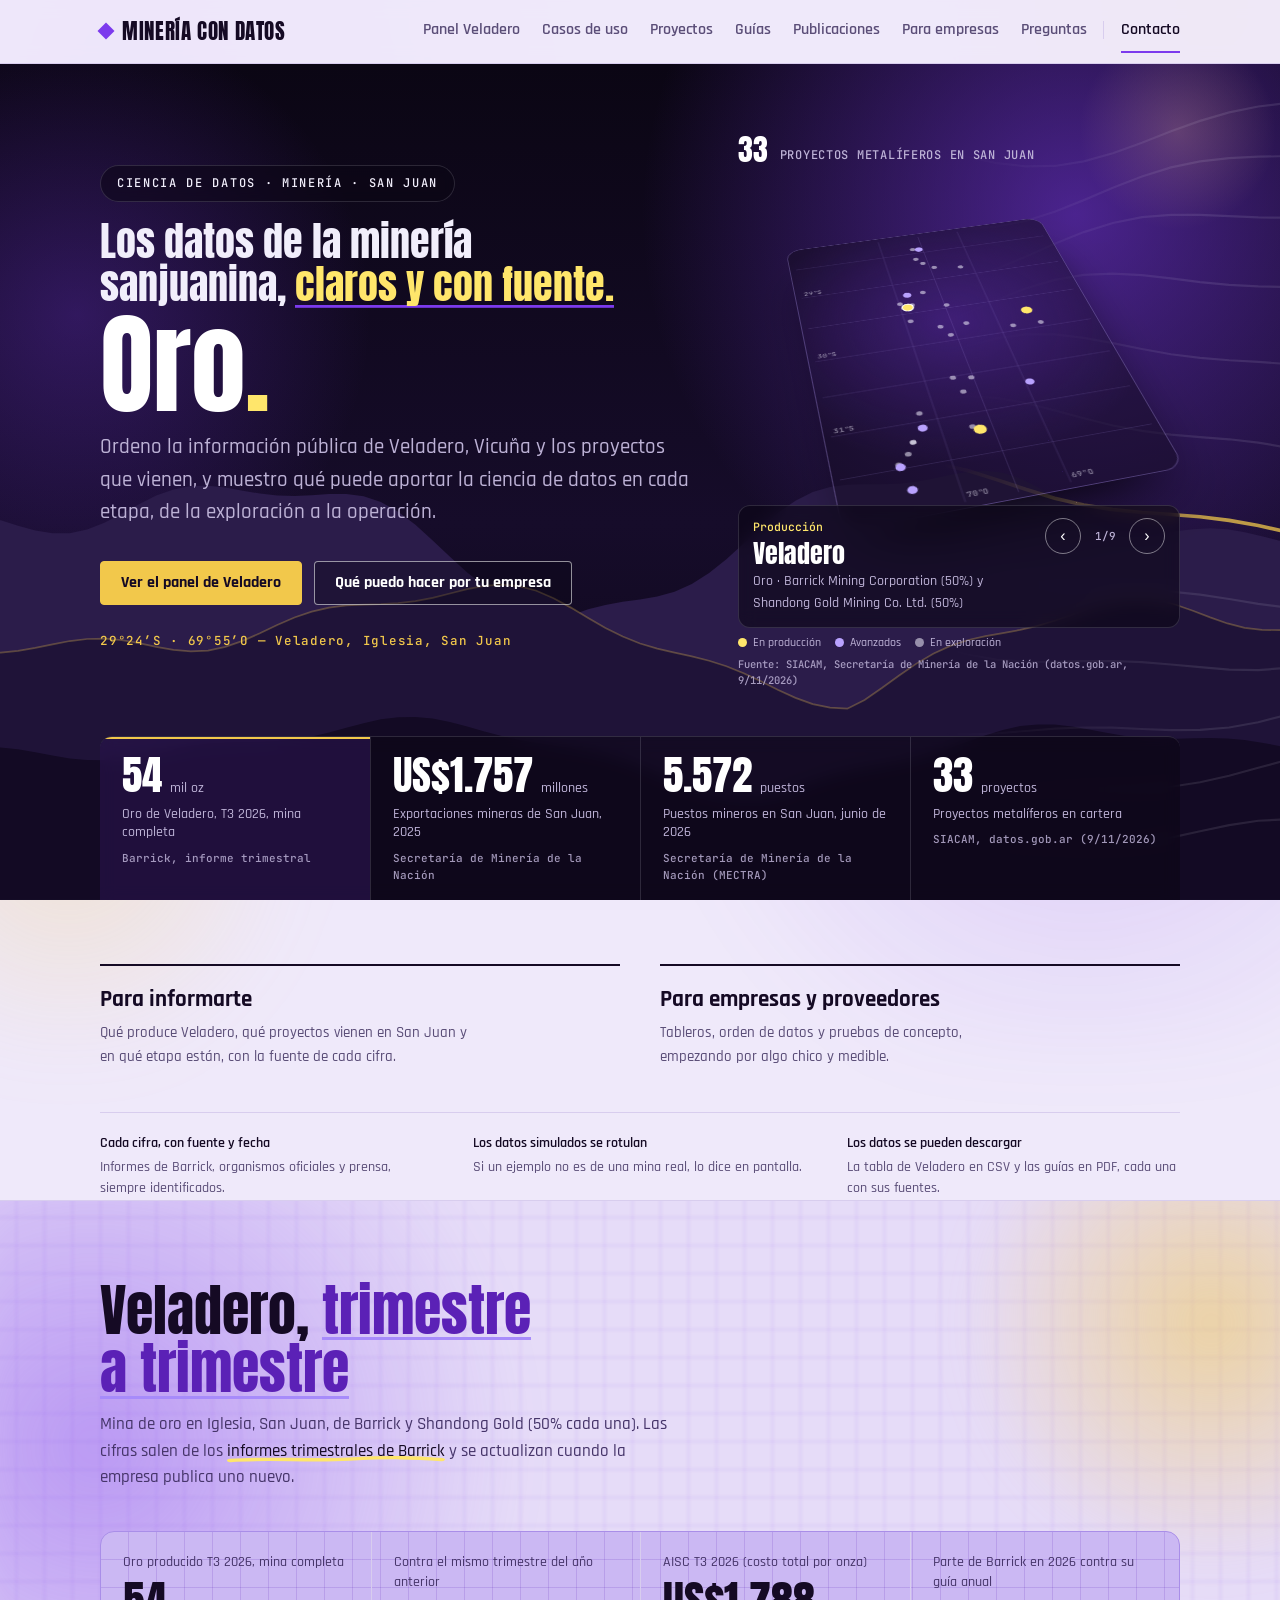
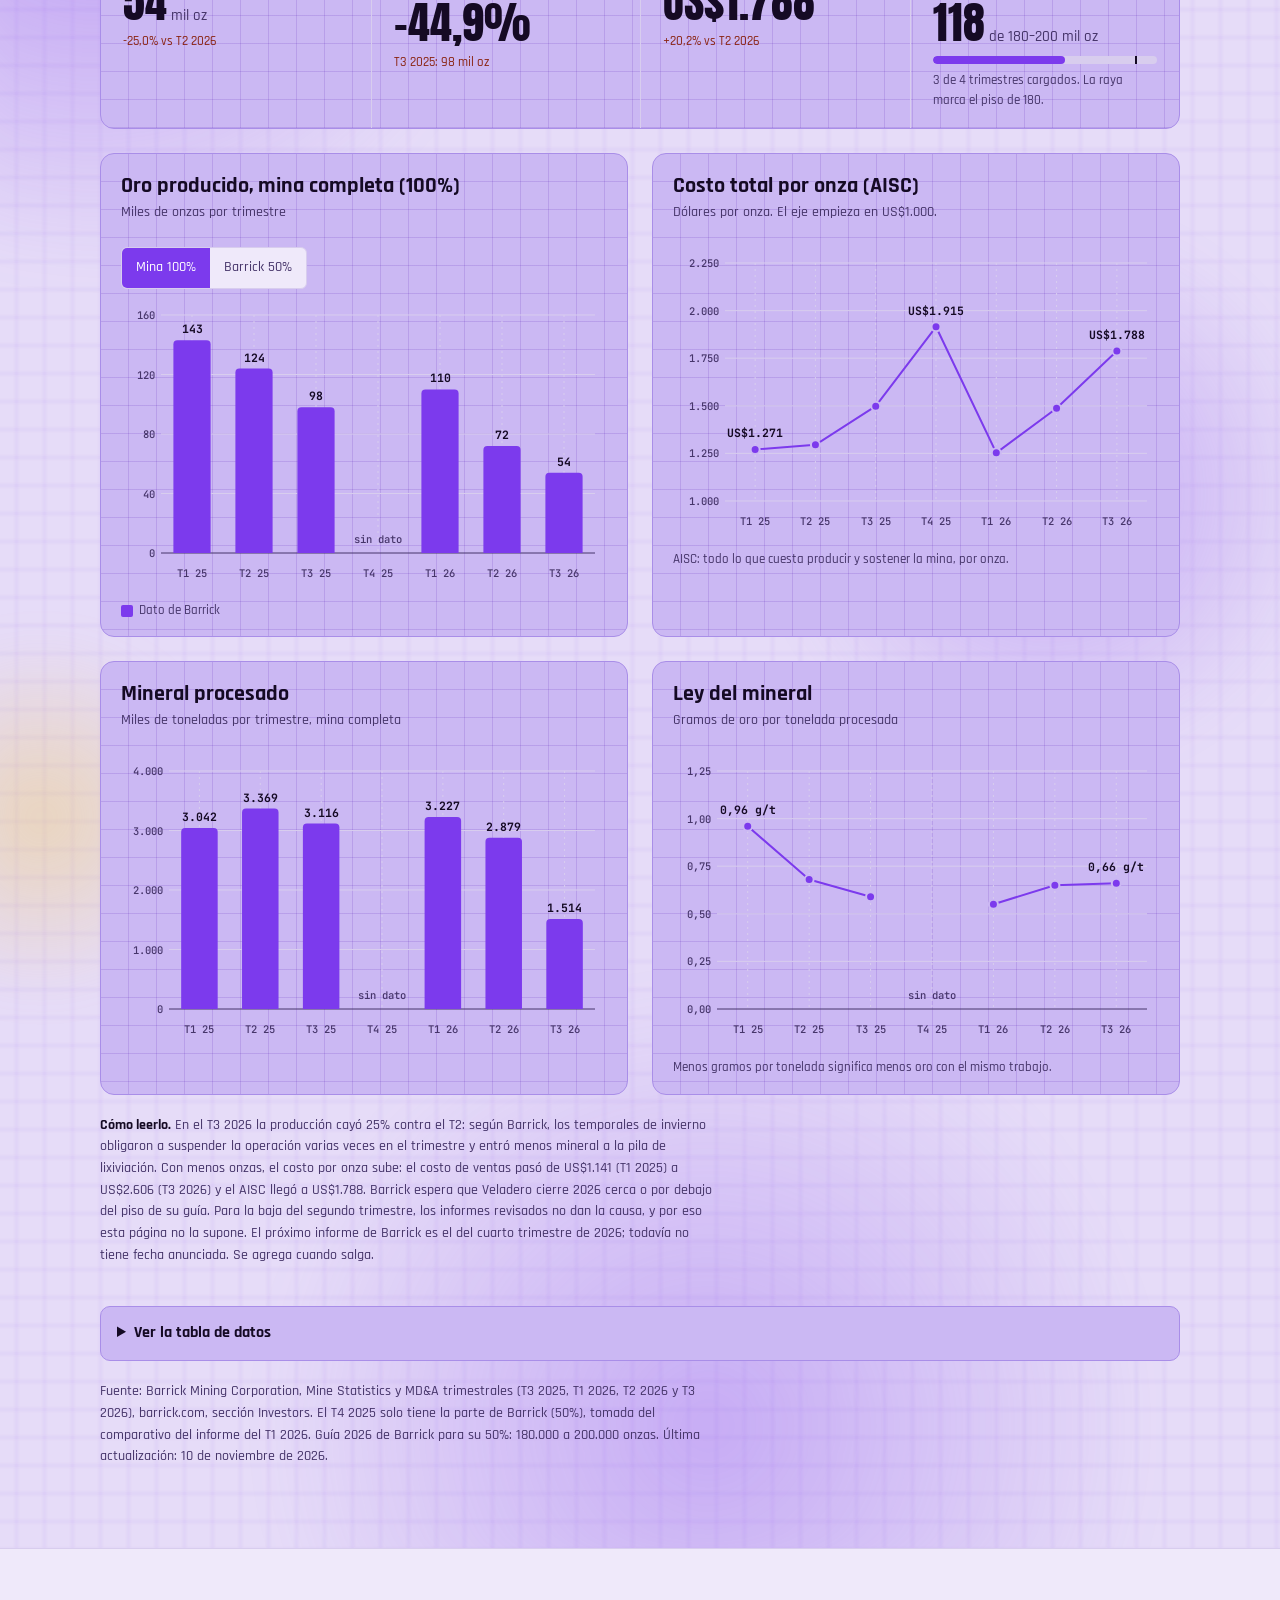
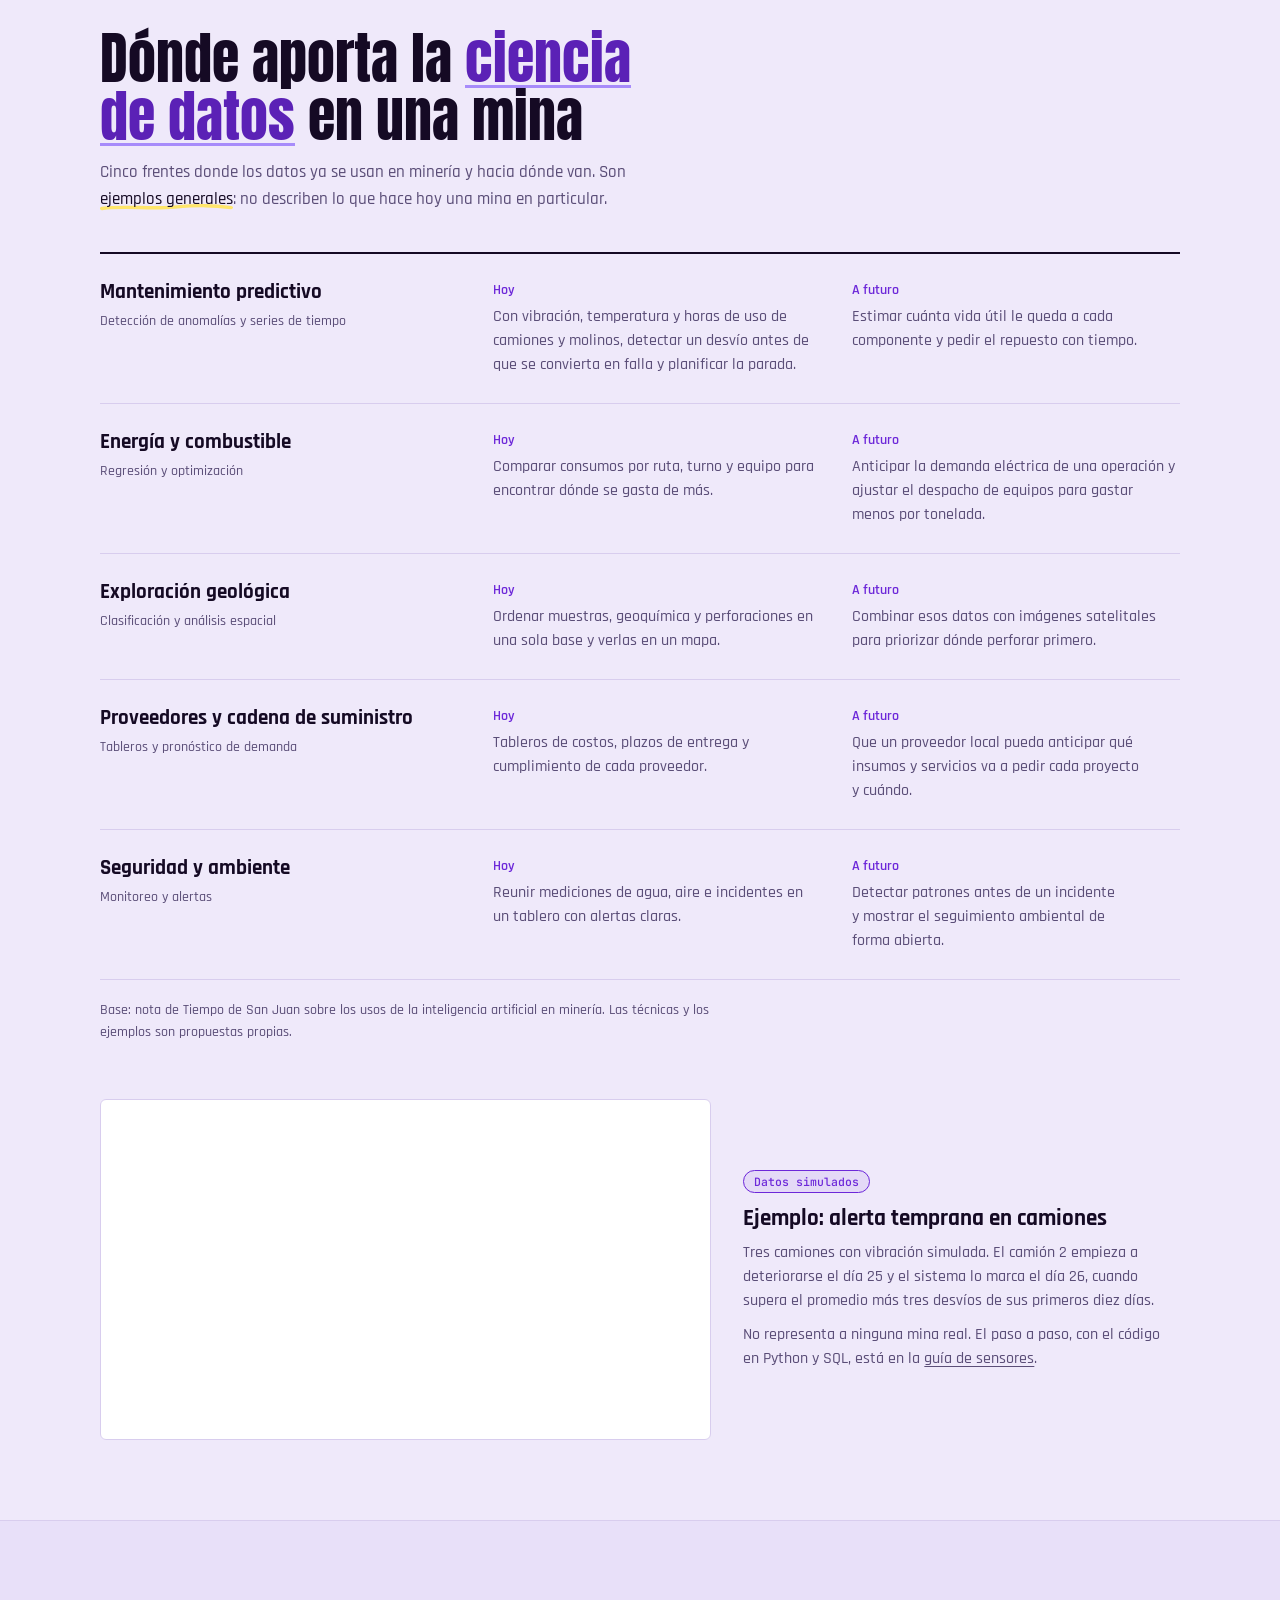
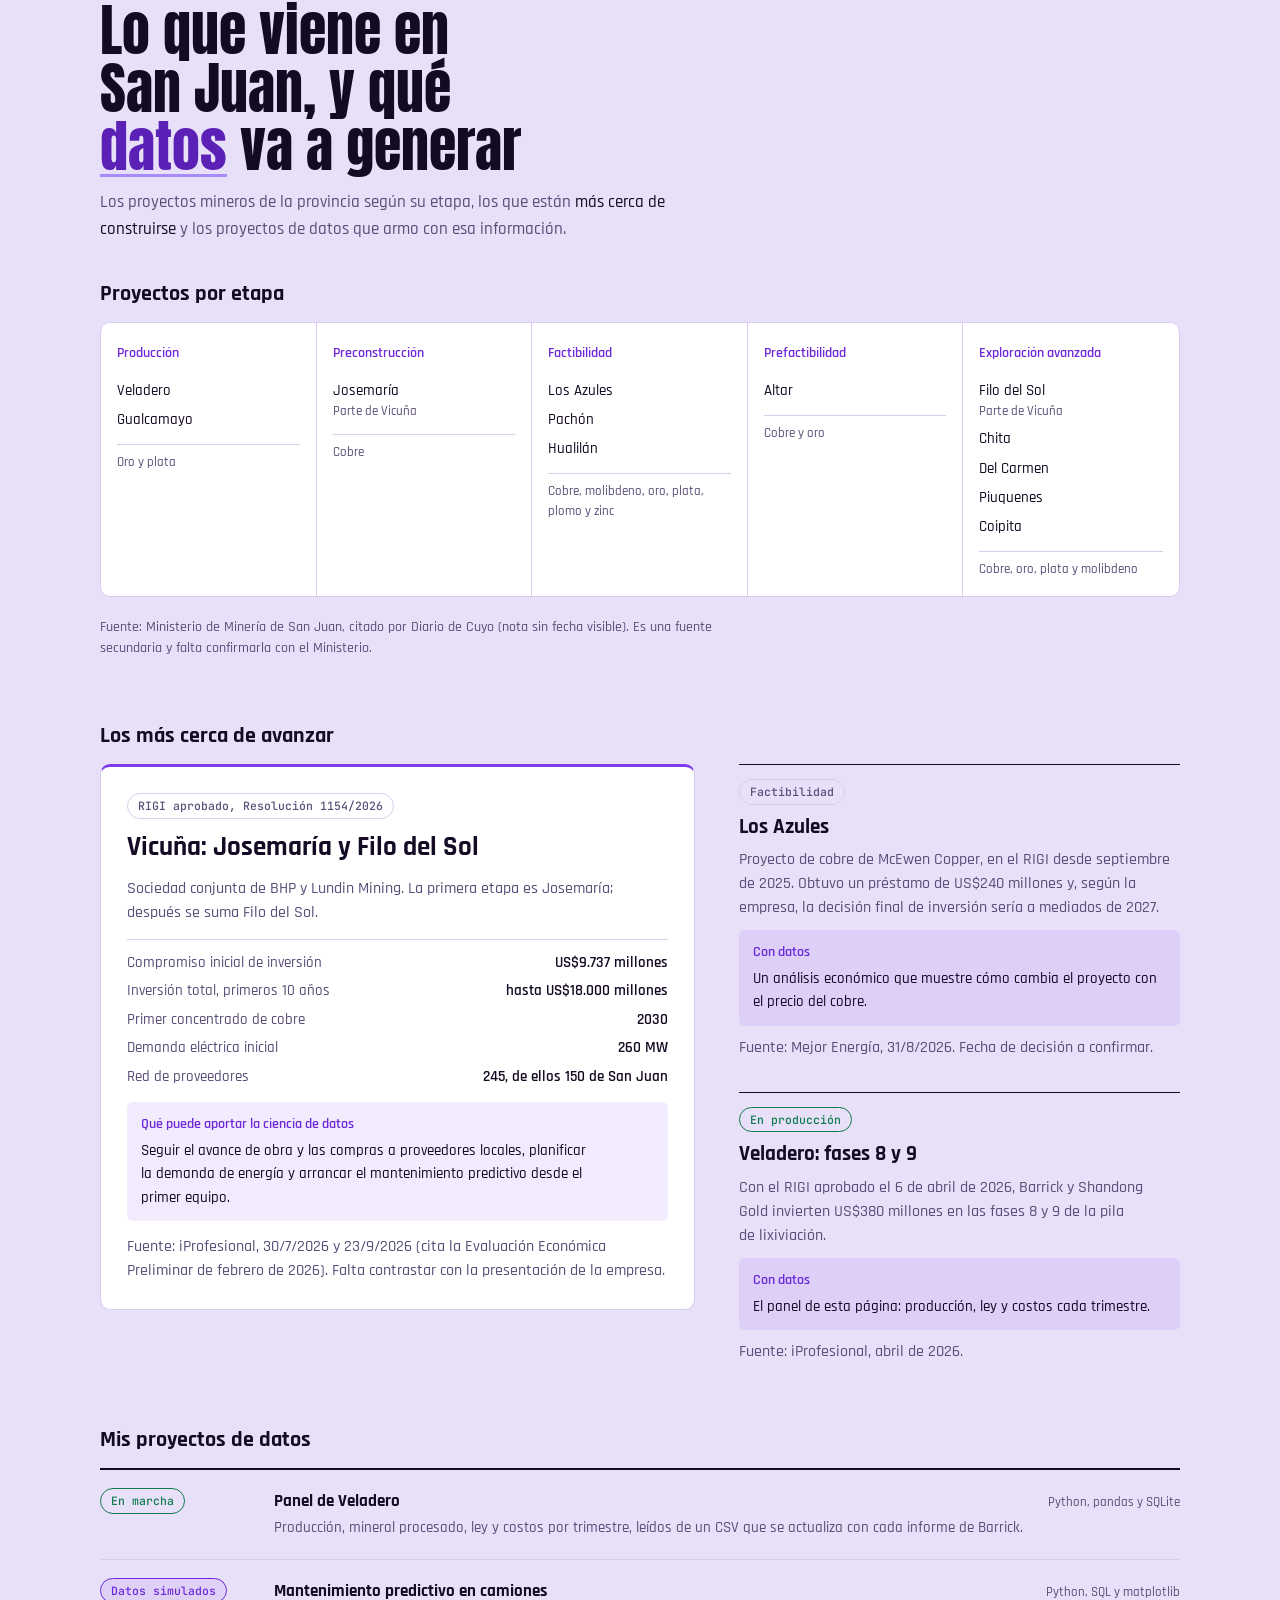
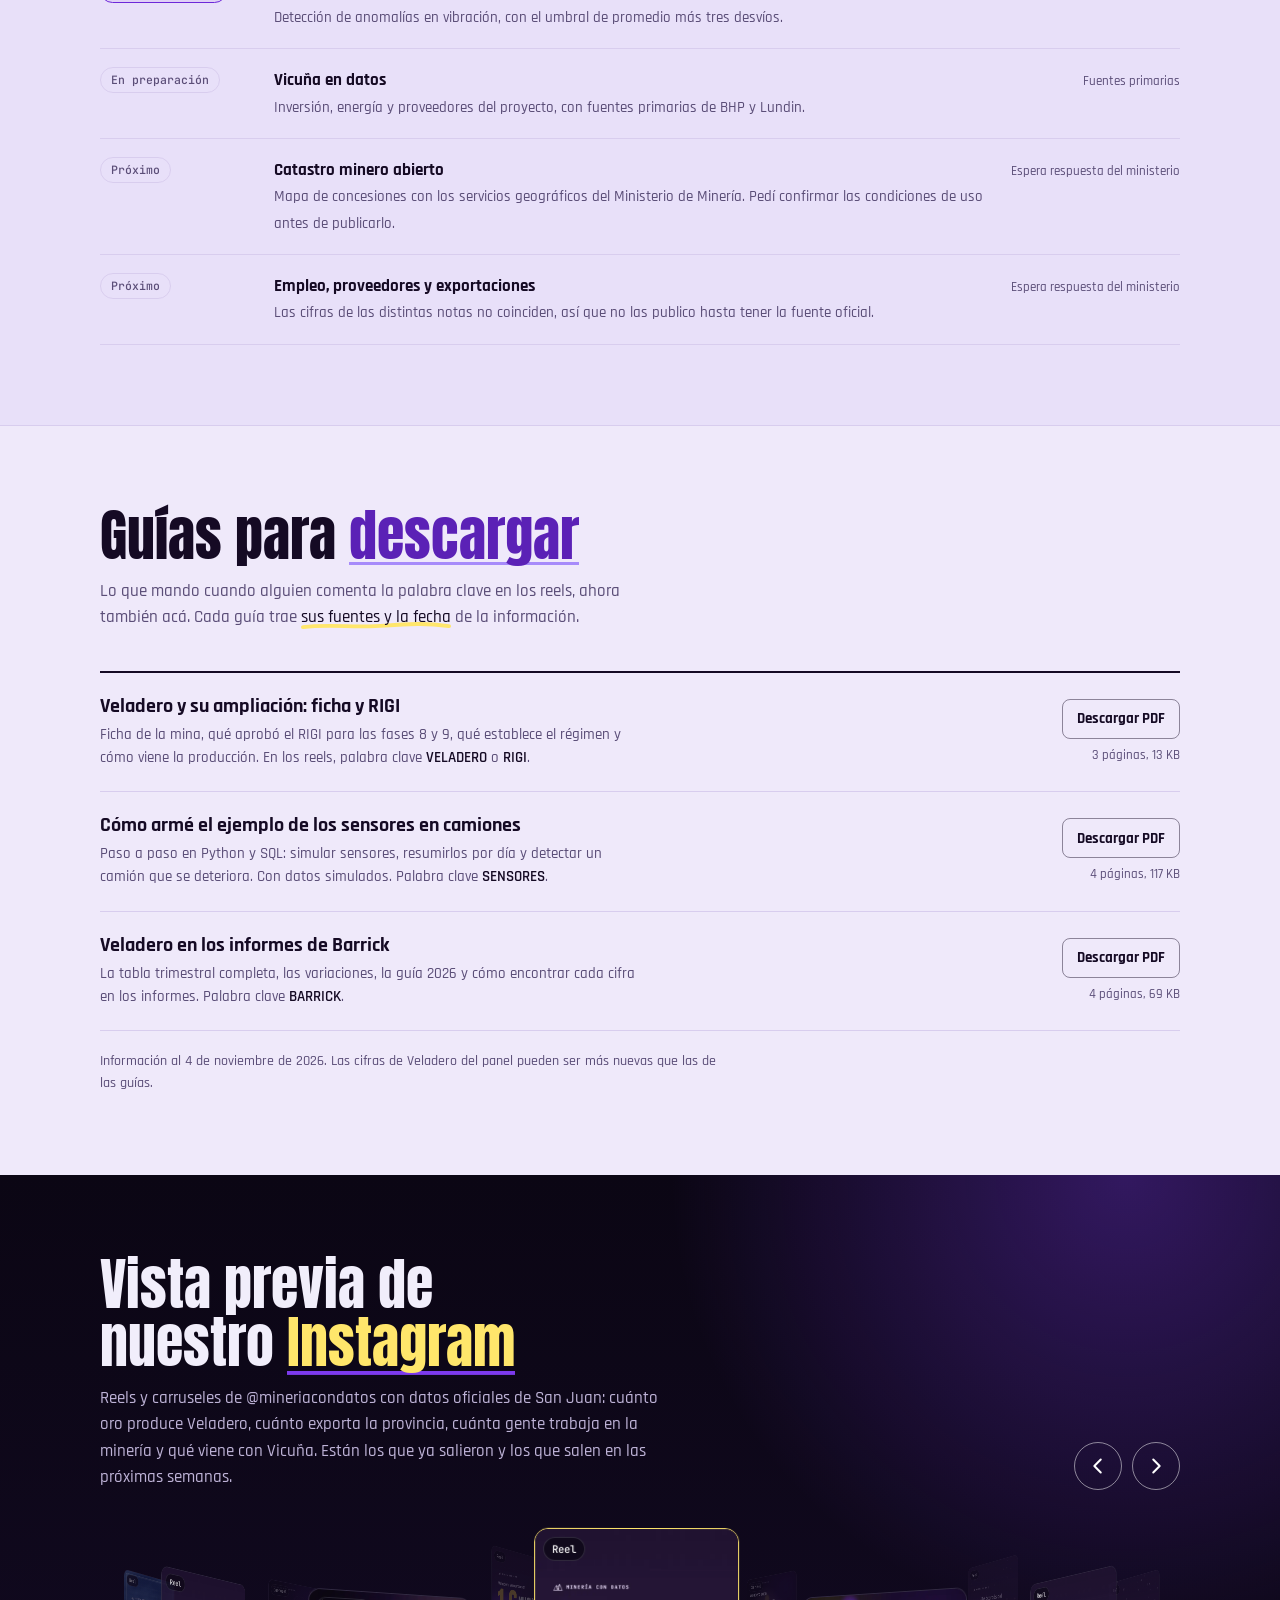
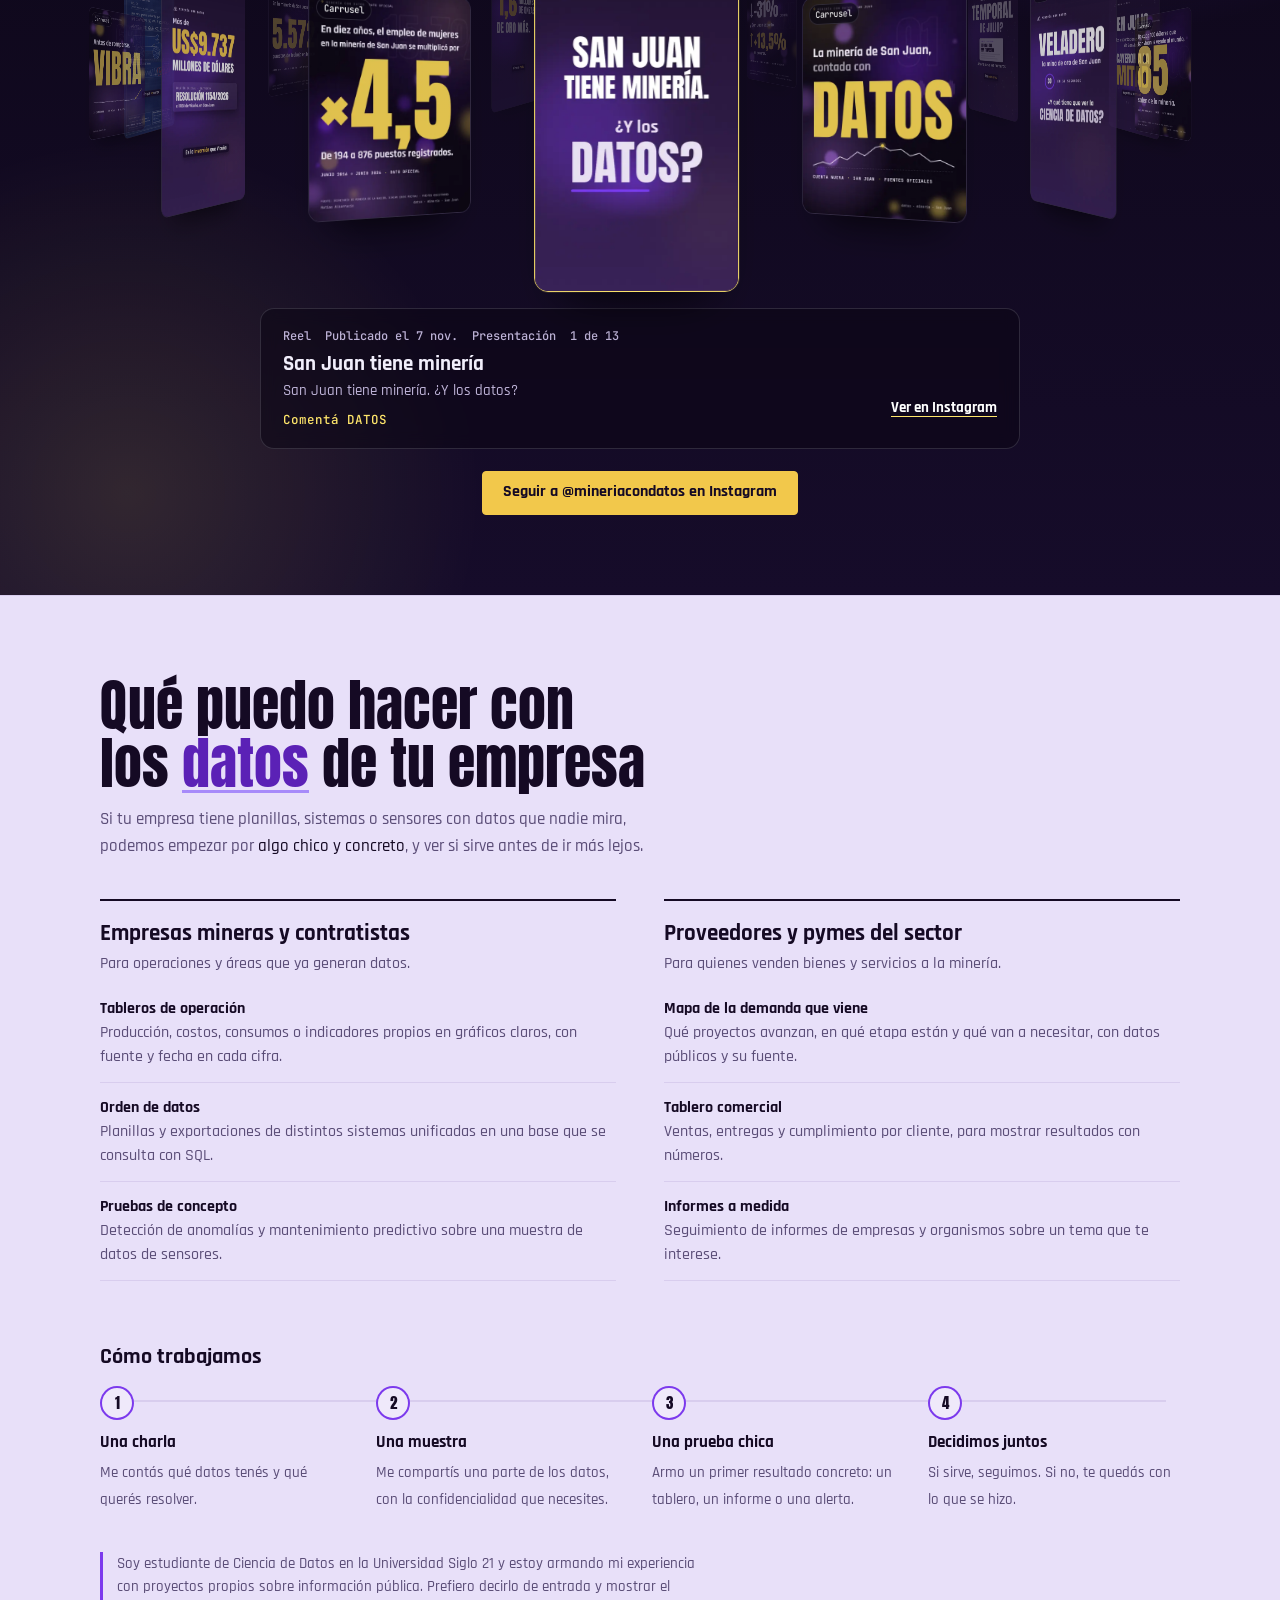
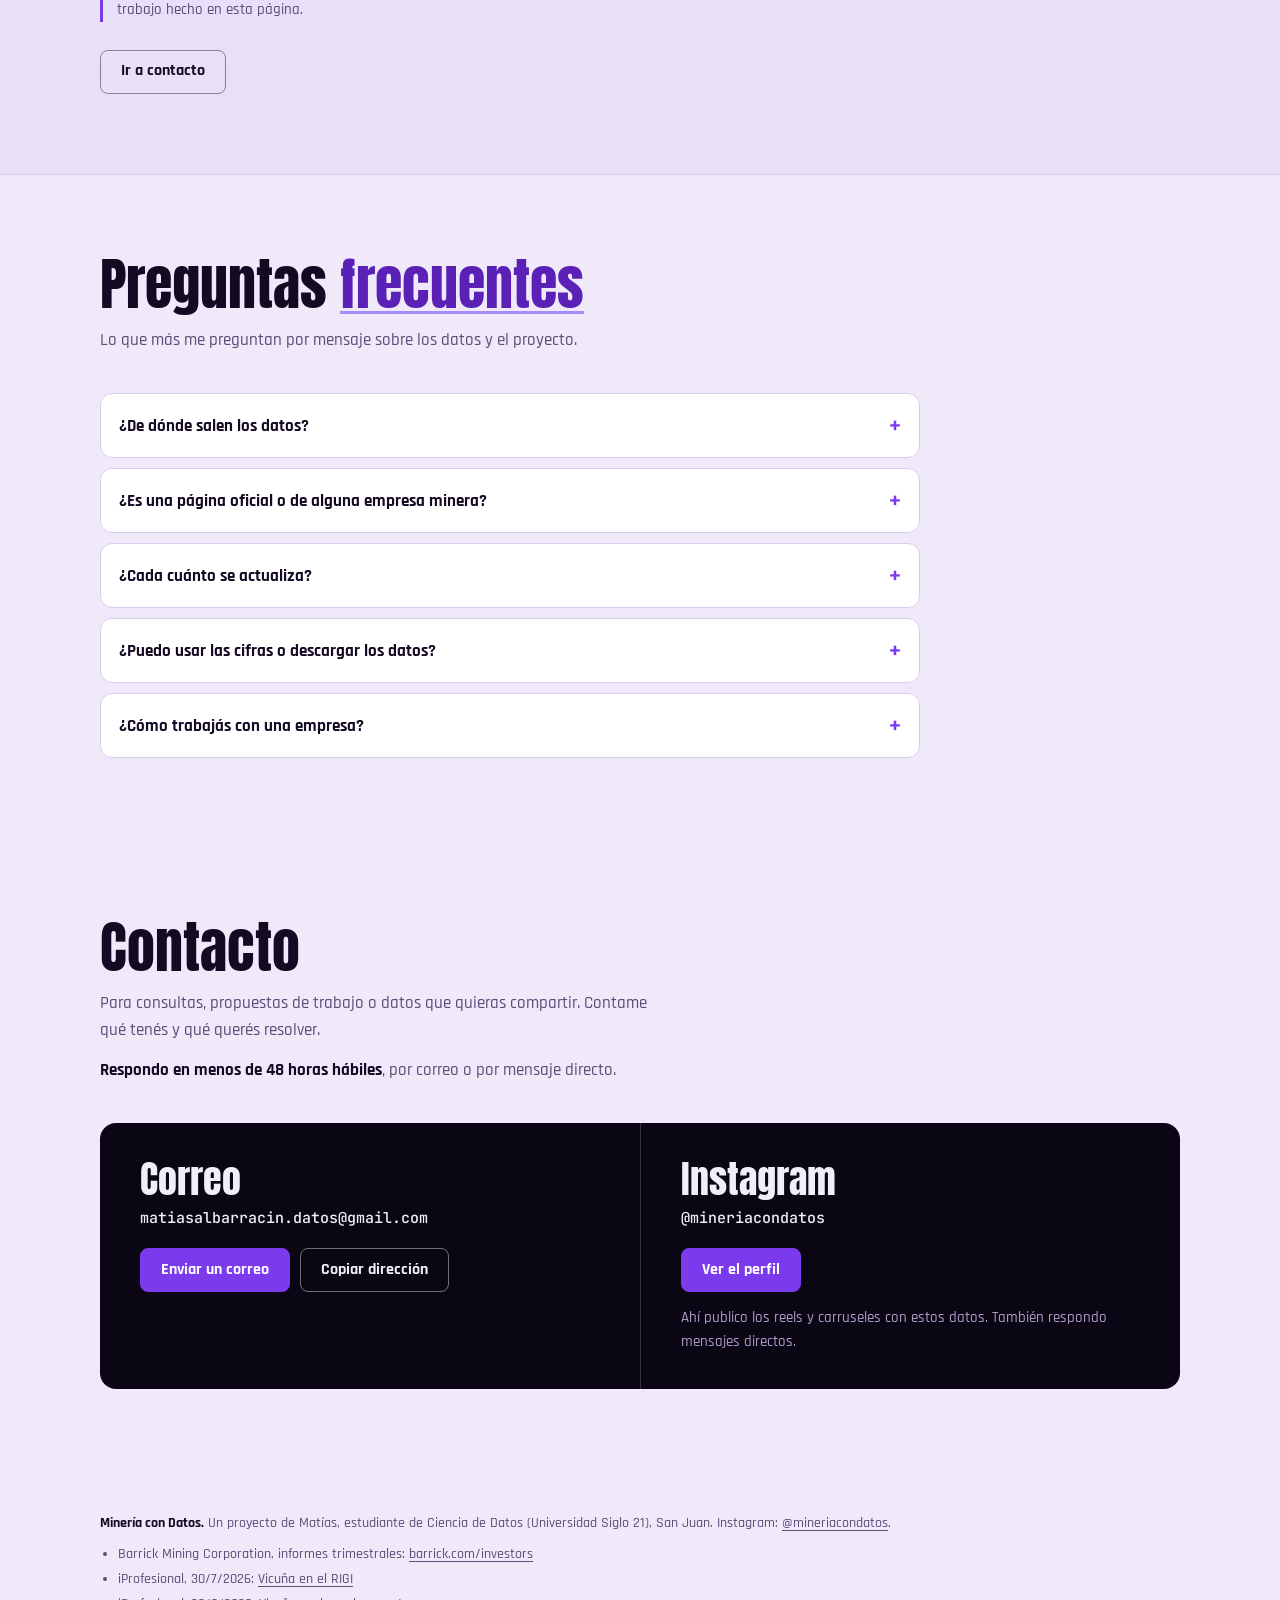
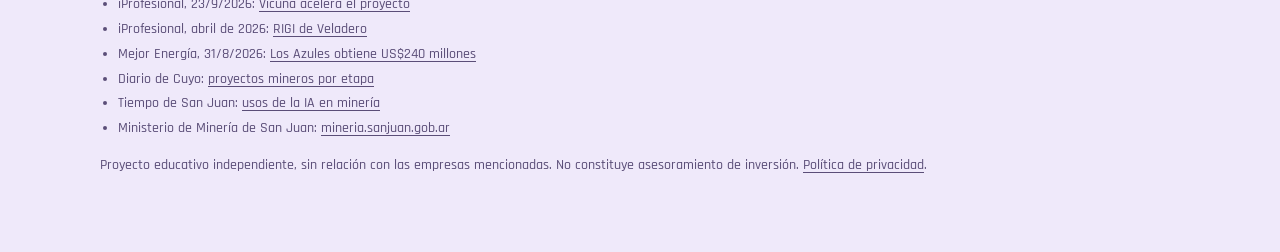
==== commit 6ff13712: "Correo de contacto profesional Co-Authored-By: Claude Opus 5.5 <noreply@anthropic.com>" ====
--- a/index.html
+++ b/index.html
@@ -65,7 +65,7 @@
  "url": "https://matiasr-data.github.io/mineria-con-datos/",
  "image": "https://matiasr-data.github.io/mineria-con-datos/img/compartir.png",
  "description": "Ciencia de datos aplicada a la minería de San Juan: tableros, orden de datos y pruebas de concepto para empresas mineras y proveedores.",
- "email": "matiasrico21ps@gmail.com",
+ "email": "matiasalbarracin.datos@gmail.com",
  "areaServed": {
   "@type": "AdministrativeArea",
   "name": "San Juan, Argentina"
@@ -523,10 +523,10 @@
     <div class="contact">
       <div class="channel">
         <h3>Correo</h3>
-        <p class="mailtxt" id="mail">matiasrico21ps@gmail.com</p>
+        <p class="mailtxt" id="mail">matiasalbarracin.datos@gmail.com</p>
         <div class="mailbox">
-          <a class="btn primary" href="mailto:matiasrico21ps@gmail.com?subject=Consulta%20desde%20Miner%C3%ADa%20con%20Datos">Enviar un correo</a>
-          <button class="btn ghost" id="copy" type="button" data-mail="matiasrico21ps@gmail.com">Copiar dirección</button>
+          <a class="btn primary" href="mailto:matiasalbarracin.datos@gmail.com?subject=Consulta%20desde%20Miner%C3%ADa%20con%20Datos">Enviar un correo</a>
+          <button class="btn ghost" id="copy" type="button" data-mail="matiasalbarracin.datos@gmail.com">Copiar dirección</button>
         </div>
       </div>
       <div class="channel">
